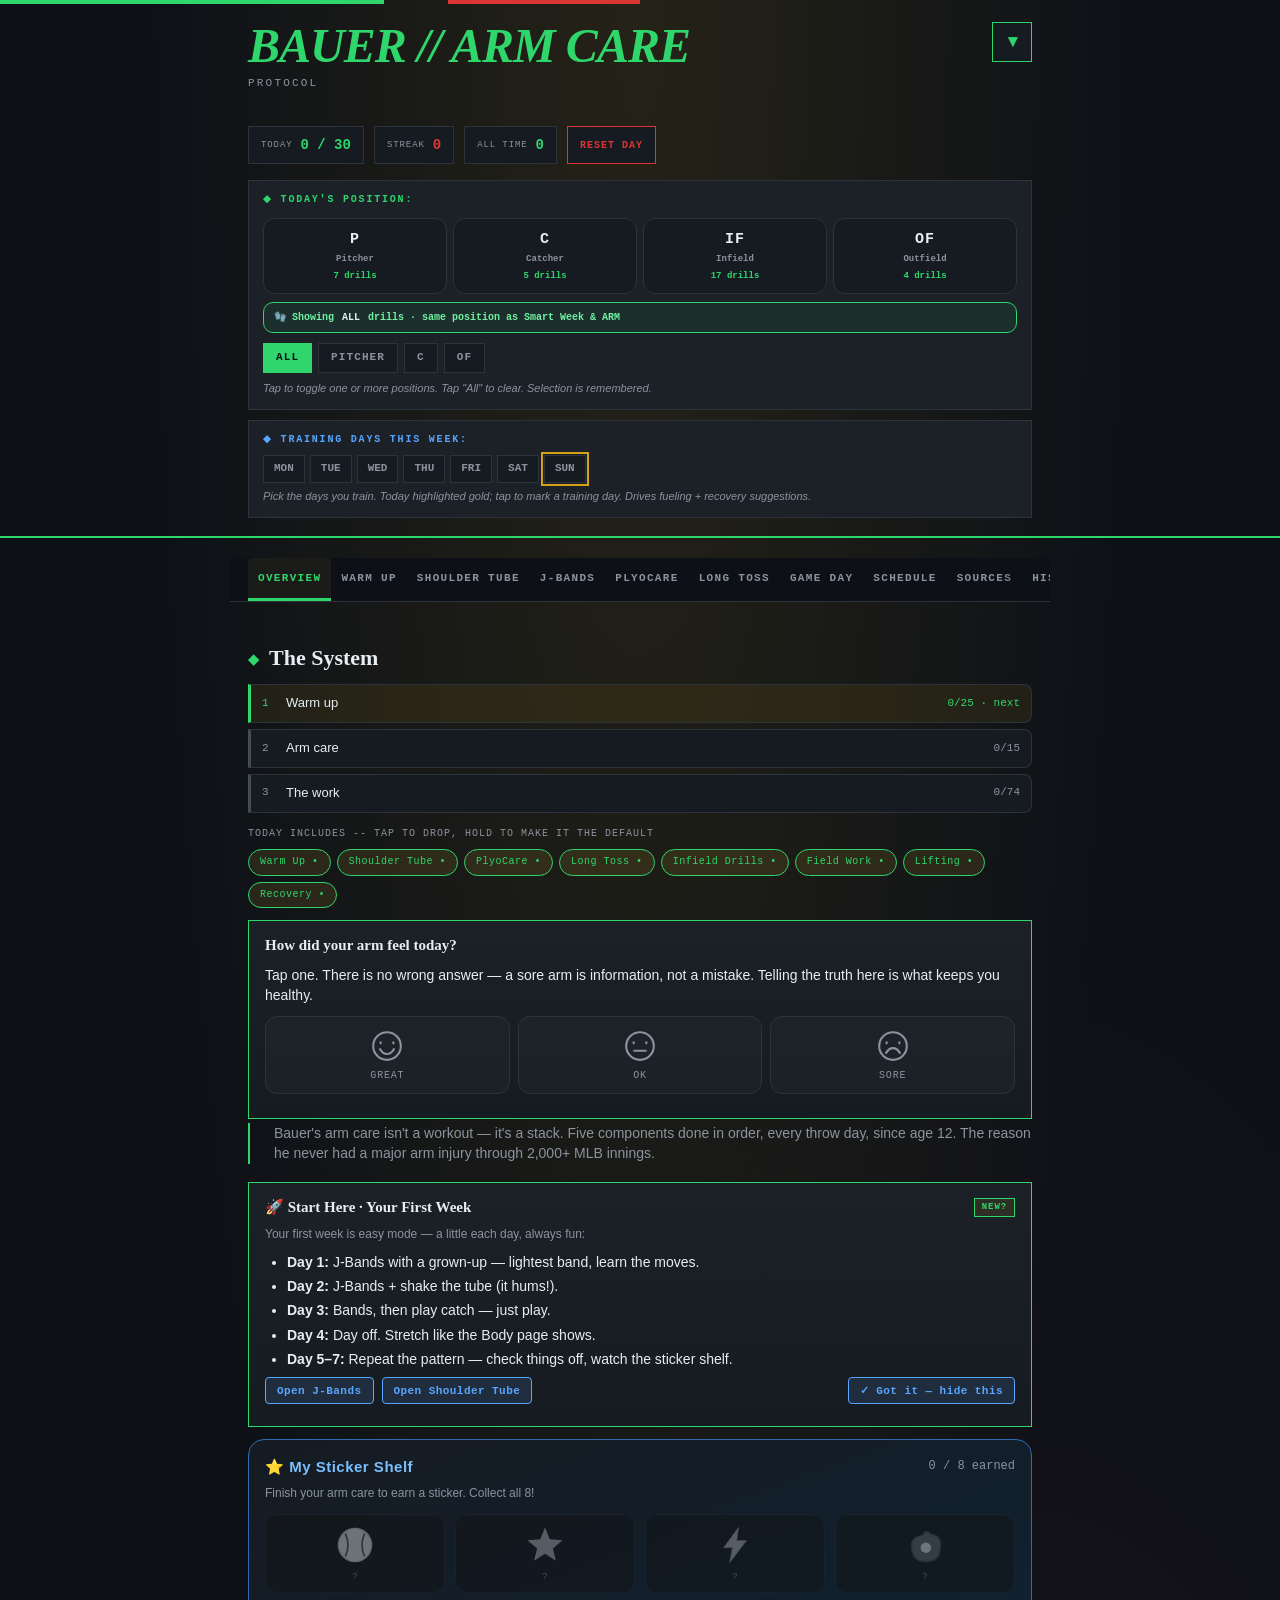
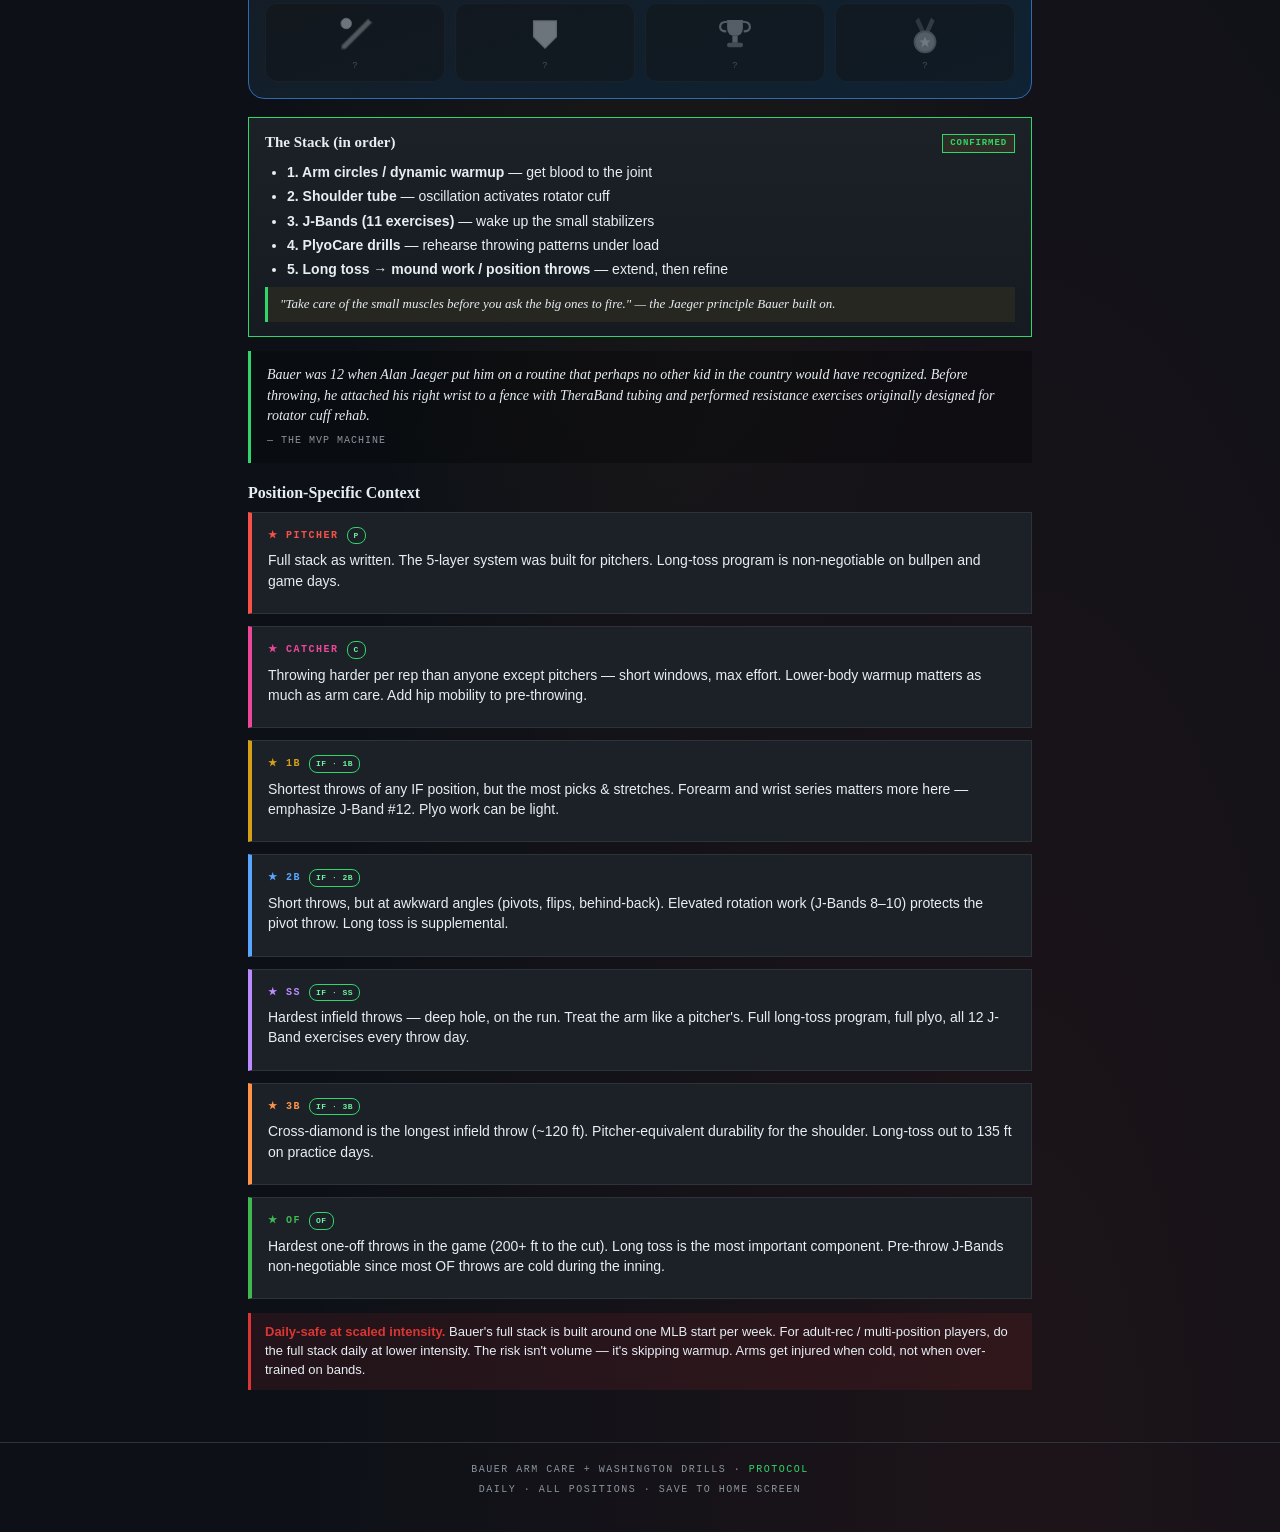
==== arm.html @ d17b2dbf "ARM UX unit 4: Practice retro-log shell (BP warm-up/live, PFPs at C/1B/2B, retroactive date); pitch " ====
<!DOCTYPE html>
<html lang="en">
<head>
<meta charset="UTF-8" />
<meta name="viewport" content="width=device-width, initial-scale=1.0, viewport-fit=cover" />
<script>/* §4.3 — read tier from host's shared localStorage key (synchronous, zero-flash) */
(function(){
  var tier = null; try { tier = localStorage.getItem('battery-boot-tier'); } catch (e) {}   // unreadable => null => youth (fail-closed)
  window.BATTERY_TIER = (tier === 'adult') ? 'adult' : 'youth';   // §4.3 FAIL-CLOSED: only an explicit 'adult' is adult; missing/unknown => youth
  /* PRE-PAINT GATE (v262): the CSS youth gates used to key ONLY on body.youth, which gatePlyoYouth sets at DOMContentLoaded -- AFTER first paint, and the very first switchTab() runs before
     gatePlyoYouth even exists, so a youth got frames with .plyo-heavy / .youth-hide content RENDERED (shown by default, hidden only under body.youth). <html> exists now; tag it from the
     already-fail-closed tier so the gates are active from the first frame. gatePlyoYouth() keeps it in sync with the host afterwards. */
  try { if (window.BATTERY_TIER !== 'adult') document.documentElement.classList.add('youth'); } catch (e) {}
})();
</script>
<title>Bauer Arm Care · Protocol</title>
<script>/* lib: design tokens (lib/tokens.css) + the clip player styles (lib/clip.css) + the BATTERY namespace (lib/battery.js) + (Step 3) the ARM section registry modules/arm/sections.js + (Step 4) the ARM step registry modules/arm/steps.js, loaded SYNCHRONOUSLY in the same write so they execute right after battery.js and before every parse-time consumer; all versioned by this document's own ?v=. Render-blocking, loaded before this document's own stylesheet. */
(function(){var v=((window.URLSearchParams&&new URLSearchParams(location.search).get('v'))||'0');document.write('<link rel="stylesheet" href="lib/tokens.css?v='+v+'"><link rel="stylesheet" href="lib/clip.css?v='+v+'"><script src="lib/battery.js?v='+v+'"><\/script><script src="lib/clip.js?v='+v+'"><\/script><script src="modules/arm/sections.js?v='+v+'"><\/script><script src="modules/arm/steps.js?v='+v+'"><\/script>');})();</script>
<style>
  /* SHARED design tokens + the body.youth gold->green re-skin: lib/tokens.css (ONE canonical copy). Only ARM-only tokens are declared here. */
  :root {
    /* position accents */
    --p-pitcher: #f85149;
    --p-1b:      #d4a017;
    --p-2b:      #58a6ff;
    --p-ss:      #bc8cff;
    --p-3b:      #ff9347;
    --p-of:      #3fb950;
    --p-c:       #ec4899;

    /* Washington Drills accent */
    --wash:    #ff6b35;
    --wash-dim: rgba(255,107,53,0.15);
  }

  * { box-sizing: border-box; margin: 0; padding: 0; }
  html, body {
    background: var(--ink);
    color: var(--bone);
    font-family: 'Helvetica Neue', sans-serif;
    line-height: 1.45;
    -webkit-text-size-adjust: 100%;
    overflow-x: hidden;
    overscroll-behavior: none;   /* root must not rubber-band: WebKit drags position:fixed children (log drawer) with the bounce */
  }
  body {
    background:
      radial-gradient(ellipse at top, rgba(212,160,23,0.12) 0%, transparent 55%),
      radial-gradient(ellipse at 80% 100%, rgba(218,54,51,0.08) 0%, transparent 50%),
      var(--ink);
    min-height: 100vh;
    padding-bottom: 14px;
  }
  .wrap { max-width: 820px; margin: 0 auto; padding: 0 18px; }

  /* HEADER */
  header {
    padding: 22px 18px 18px;
    border-bottom: 2px solid var(--gold);
    position: relative;
  }
  header::before {
    content: '';
    position: absolute;
    top: 0; left: 0; right: 0;
    height: 4px;
    background: linear-gradient(90deg, var(--gold) 0%, var(--gold) 30%, transparent 30%, transparent 35%, var(--blood) 35%, var(--blood) 50%, transparent 50%);
  }

  /* TITLE ROW WITH TOGGLE */
  .title-row {
    display: flex;
    justify-content: space-between;
    align-items: flex-start;
    gap: 12px;
    margin-bottom: 8px;
  }
  .title-left { flex: 1; min-width: 0; }
  .collapse-toggle {
    background: var(--steel);
    border: 1.5px solid var(--gold);
    color: var(--gold);
    width: 40px; height: 40px;
    cursor: pointer;
    font-family: 'Courier New', monospace;
    font-size: 14px;
    font-weight: 700;
    display: flex;
    align-items: center;
    justify-content: center;
    flex-shrink: 0;
    transition: all 0.15s;
    padding: 0;
  }
  .collapse-toggle:hover {
    background: var(--gold);
    color: var(--ink);
  }
  .toggle-icon {
    display: inline-block;
    transition: transform 0.25s ease;
    font-size: 18px;
    line-height: 1;
  }
  body.controls-collapsed .toggle-icon { transform: rotate(-90deg); }

  /* CONTROLS WRAPPER (collapsible) */
  .controls {
    overflow: hidden;
    max-height: 1000px;
    transition: max-height 0.3s ease, opacity 0.2s ease, margin-top 0.2s ease;
    opacity: 1;
    margin-top: 0;
  }
  body.controls-collapsed .controls {
    max-height: 0;
    opacity: 0;
    margin-top: 0;
  }

  /* SUMMARY BAR; shown when controls collapsed */
  .summary-bar {
    display: none;
    gap: 8px;
    flex-wrap: wrap;
    margin-top: 10px;
  }
  body.controls-collapsed .summary-bar { display: flex; }
  .summary-pill {
    background: var(--steel);
    border: 1px solid var(--line);
    padding: 5px 10px;
    display: flex;
    align-items: center;
    gap: 6px;
    font-family: 'Courier New', monospace;
    font-size: 10px;
  }
  .summary-label {
    color: var(--dim);
    letter-spacing: 0.1em;
    text-transform: uppercase;
    font-size: 9px;
  }
  .summary-val {
    color: var(--gold);
    font-weight: 700;
    font-size: 11px;
    text-transform: uppercase;
    letter-spacing: 0.05em;
  }
  .summary-val.streak { color: var(--blood); }
  h1.stencil {
    font-family: 'Georgia', serif;
    font-size: clamp(32px, 7vw, 48px);
    font-weight: 900;
    letter-spacing: -0.02em;
    line-height: 1.0;
    color: var(--bone);
    margin-bottom: 6px;
    text-transform: uppercase;
  }
  h1.stencil span { color: var(--gold); font-style: italic; }
  .sub {
    font-family: 'Courier New', monospace;
    font-size: 11px;
    letter-spacing: 0.2em;
    color: var(--dim);
    text-transform: uppercase;
    margin-bottom: 12px;
  }

  /* SESSION COUNTER */
  .counter {
    display: flex;
    gap: 10px;
    margin-top: 14px;
    flex-wrap: wrap;
  }
  .counter-pill {
    background: var(--steel);
    border: 1px solid var(--line);
    padding: 8px 12px;
    display: flex;
    align-items: center;
    gap: 8px;
    font-family: 'Courier New', monospace;
    font-size: 11px;
  }
  .counter-pill .label {
    color: var(--dim);
    letter-spacing: 0.1em;
    text-transform: uppercase;
    font-size: 9px;
  }
  .counter-pill .val {
    color: var(--gold);
    font-weight: 700;
    font-size: 14px;
  }
  .counter-pill .val.streak { color: var(--blood); }

  /* POSITION FILTER */
  .position-filter {
    background: var(--steel-2);
    border: 1px solid var(--line);
    padding: 12px 14px;
    margin: 16px 0 0;
  }
  .position-filter-label {
    font-family: 'Courier New', monospace;
    font-size: 10px;
    letter-spacing: 0.18em;
    color: var(--gold);
    text-transform: uppercase;
    margin-bottom: 10px;
    font-weight: 700;
  }
  .position-chips {
    display: flex;
    gap: 6px;
    flex-wrap: wrap;
  }
  /* ===== POSITION-GROUP RAIL (#4 Drills IF/P/C — D spec, owner-approved) =====
     Four big cards P · C · IF · OF ABOVE the per-position chips. A grouping over the
     SAME persisted arm-care-pos state (an adapter over setPos — no second store;
     Smart Week reads the same key). IF expands the 1B/2B/SS/3B chips; P/C/OF map 1:1.
     Gold when all members are on, dashed-gold when only some are (e.g. SS alone). */
  .pgroups { display: grid; grid-template-columns: repeat(4, 1fr); gap: 6px; margin-bottom: 8px; }
  .pg { border: 1px solid var(--line); border-radius: 12px; background: var(--steel); padding: 10px 6px;
    text-align: center; cursor: pointer; min-height: 64px; user-select: none; -webkit-user-select: none;
    transition: border-color .15s, background .15s; }
  .pg .k { font-family: 'Courier New', monospace; font-weight: 800; font-size: 15px; letter-spacing: 1px; color: var(--bone); }
  .pg .n { font-family: 'Courier New', monospace; font-weight: 600; font-size: 9px; color: var(--dim); margin-top: 3px; }
  .pg .c { font-family: 'Courier New', monospace; font-weight: 700; font-size: 9px; color: var(--gold); margin-top: 3px; }
  .pg.on { border-color: var(--gold); box-shadow: inset 0 0 0 1px var(--gold); background: #1a1a12; }
  .pg.on .k { color: var(--gold-bright, #f0b832); }
  .pg.part { border-style: dashed; }
  /* IF sub-row: the existing 1B/2B/SS/3B chips keep their DOM + state; they're only
     SHOWN while the IF group has a member on (tap IF to expand). All/P/C/OF always show. */
  .position-chips.if-closed .chip[data-pos="1b"], .position-chips.if-closed .chip[data-pos="2b"],
  .position-chips.if-closed .chip[data-pos="ss"], .position-chips.if-closed .chip[data-pos="3b"] { display: none; }
  .pos-callout { display: flex; align-items: center; gap: 8px; border: 1px solid var(--gold); border-radius: 10px;
    padding: 8px 10px; background: color-mix(in srgb, var(--gold) 8%, transparent); font-family: 'Courier New', monospace; font-weight: 600;
    font-size: 10px; color: var(--gold-bright, #f0b832); margin: 0 0 10px; line-height: 1.35; }
  .pos-callout b { color: var(--bone); }
  /* Per-card position tag (injected once at boot): gold when the card matches the filter. */
  .ptag { display: inline-block; font-family: 'Courier New', monospace; font-weight: 700; font-size: 8px; letter-spacing: .5px;
    padding: 2px 6px; border-radius: 8px; border: 1px solid var(--line-bright); color: var(--dim); margin-left: 8px; vertical-align: middle; }
  .pos-card.active .ptag { border-color: var(--gold); color: var(--gold-bright, #f0b832); }
  .chip {
    background: var(--steel);
    border: 1.5px solid var(--line);
    color: var(--dim);
    padding: 6px 12px;
    font-family: 'Courier New', monospace;
    font-size: 11px;
    letter-spacing: 0.1em;
    text-transform: uppercase;
    cursor: pointer;
    font-weight: 700;
    transition: all 0.15s;
    user-select: none;
  }
  .chip:hover { color: var(--bone); border-color: var(--line-bright); }
  .chip.active {
    background: var(--gold);
    border-color: var(--gold);
    color: var(--ink);
  }
  .chip[data-pos="pitcher"].active { background: var(--p-pitcher); border-color: var(--p-pitcher); color: var(--ink); }
  .chip[data-pos="1b"].active      { background: var(--p-1b);      border-color: var(--p-1b);      color: var(--ink); }
  .chip[data-pos="2b"].active      { background: var(--p-2b);      border-color: var(--p-2b);      color: var(--ink); }
  .chip[data-pos="ss"].active      { background: var(--p-ss);      border-color: var(--p-ss);      color: var(--ink); }
  .chip[data-pos="3b"].active      { background: var(--p-3b);      border-color: var(--p-3b);      color: var(--ink); }
  .chip[data-pos="of"].active      { background: var(--p-of);      border-color: var(--p-of);      color: var(--ink); }
  .chip[data-pos="c"].active       { background: var(--p-c);       border-color: var(--p-c);       color: var(--ink); }

  .position-help {
    margin-top: 8px;
    font-size: 11px;
    color: var(--dim);
    font-style: italic;
  }

  /* BONUS DAYS */
  .bonus-bar {
    background: var(--steel-2);
    border: 1px solid var(--line);
    padding: 12px 14px;
    margin: 10px 0 0;
  }
  .bonus-label {
    font-family: 'Courier New', monospace;
    font-size: 10px;
    letter-spacing: 0.18em;
    color: var(--blue);
    text-transform: uppercase;
    margin-bottom: 8px;
    font-weight: 700;
  }
  .bonus-chips {
    display: flex;
    gap: 5px;
    flex-wrap: wrap;
  }
  .bonus-chip {
    background: var(--steel);
    border: 1.5px solid var(--line);
    color: var(--dim);
    padding: 5px 10px;
    font-family: 'Courier New', monospace;
    font-size: 11px;
    cursor: pointer;
    font-weight: 700;
    transition: all 0.15s;
    min-width: 32px;
    text-align: center;
  }
  .bonus-chip:hover { color: var(--bone); }
  .bonus-chip.active {
    background: var(--blue);
    border-color: var(--blue);
    color: var(--ink);
  }
  .bonus-help {
    margin-top: 6px;
    font-size: 11px;
    color: var(--dim);
    font-style: italic;
  }

  /* TABS */
  .tabs {
    display: flex;
    overflow-x: auto;
    gap: 0;
    position: sticky;
    top: 0;
    z-index: 10;
    background: var(--ink);
    border-bottom: 1px solid var(--line);
    margin: 20px -18px 0;
    padding: 0 18px;
    -webkit-overflow-scrolling: touch;
  }
  .tabs::-webkit-scrollbar { display: none; }
  .tabs::after {
    content:'';position:sticky;right:0;flex-shrink:0;width:28px;
    background:linear-gradient(to right,transparent,var(--ink));pointer-events:none;
  }
  .tab {
    flex-shrink: 0;
    background: transparent;
    border: none;
    color: var(--dim);
    padding: 14px 10px;
    font-family: 'Courier New', monospace;
    font-size: 11px;
    letter-spacing: 0.12em;
    text-transform: uppercase;
    cursor: pointer;
    border-bottom: 3px solid transparent;
    border-radius: 4px 4px 0 0;
    font-weight: 700;
    white-space: nowrap;
  }
  .tab:hover { color: var(--bone); }
  .tab.active {
    color: var(--gold);
    border-bottom-color: var(--gold);
    background: rgba(255,200,50,0.06);
  }

  /* ARM UX 2A — SECTION DRAWER NAV. ARM_DRAWER_NAV (JS const) hides the tab strip and shows the docked section header ONLY when the host
     provides parent.openSectionDrawer(); otherwise body.drawer-nav is never set and the old strip is untouched (one-token rollback). The .tab
     buttons stay in the DOM — the drawer and switchTab read them. */
  /* html/body carry overflow-x:hidden, which makes body a (non-scrolling) scroll container and silently breaks position:sticky for EVERYTHING
     inside — the old tab strip never actually pinned either. In drawer mode use overflow-x:clip (no scroll container) so the dock really pins.
     Older engines without clip ignore this line and keep the old behaviour (dock simply scrolls). */
  html.drawer-nav, body.drawer-nav { overflow-x: clip; }
  body.drawer-nav .tabs { display: none; }
  #sec-dock { display: none; }
  body.drawer-nav #sec-dock {
    display: flex; align-items: center; gap: 10px; width: calc(100% + 36px); margin: 20px -18px 0; padding: 6px 18px; min-height: 48px;
    position: sticky; top: 0; z-index: 10; background: var(--ink); border: 0; border-bottom: 1px solid var(--line);
    color: var(--bone); font-family: 'Courier New', monospace; text-align: left; cursor: pointer; -webkit-tap-highlight-color: transparent;
  }
  #sec-dock .sd-tile { flex: none; width: 28px; height: 28px; border-radius: 8px; background-size: cover; background-position: center; background-color: var(--line); }
  #sec-dock .sd-tile.noimg { display: none; }
  #sec-dock .sd-title { flex: 1; font-size: 12px; font-weight: 700; letter-spacing: .12em; text-transform: uppercase; color: var(--gold); opacity: 0; transition: opacity .15s; white-space: nowrap; overflow: hidden; text-overflow: ellipsis; }
  #sec-dock.t-on .sd-title { opacity: 1; }
  #sec-dock .sd-chev { flex: none; color: var(--dim); font-size: 16px; line-height: 1; }
  #sec-dock:active { background: rgba(255,200,50,0.06); }
  .page.settle { animation: sd-settle .15s ease-out; }
  @keyframes sd-settle { from { opacity: .55; } to { opacity: 1; } }
  @media (prefers-reduced-motion: reduce) { #sec-dock .sd-title { transition: none; } .page.settle { animation: none; } }

  /* PAGE — each tab is its own scrollable page */
  .page {
    display: none;
    padding: 24px 0 8px;
  }
  .page.active { display: block; }

  /* ===== FLOW — the arm-care sequence as ONE continuous page =====
     Sections keep their own .page wrappers. That is load-bearing, not cosmetic:
     every completion predicate in this iframe resolves group / optional / lift
     through .closest('.page'), and tabGroup() falls back to 'arm' on an empty id,
     so flattening the wrappers would silently reclassify every step into the arm
     stream and corrupt the readiness ring with no error and no failing test.
     Flow therefore only UN-HIDES the sections together; it never restructures. */
  .flow-on .page.flow { display: block; }
  .flow-on .page.flow + .page.flow {
    border-top: 1px solid var(--line);
    margin-top: 12px;
  }
  .flow-step {
    display: inline-flex; align-items: center; justify-content: center;
    min-width: 24px; height: 24px; padding: 0 7px; margin-right: 9px;
    border-radius: 12px; background: var(--gold); color: var(--ink);
    font-family: 'SF Mono', ui-monospace, Menlo, monospace;
    font-size: 12px; font-weight: 800; vertical-align: middle;
  }
  .flow-jump {
    display: flex; align-items: center; gap: 9px;
    margin: 18px 0 2px; padding-top: 14px;
    border-top: 1px dashed var(--line);
  }
  .flow-jump button {
    flex: 1; padding: 11px 12px; border-radius: 11px;
    background: var(--steel); border: 1px solid var(--gold);
    color: var(--gold-bright); cursor: pointer;
    font-family: 'SF Mono', ui-monospace, Menlo, monospace;
    font-size: 12px; letter-spacing: 1px; font-weight: 700;
  }
  .flow-jump button:active { background: var(--steel-2); }
  .flow-jump button.flow-end { border-color: var(--green); color: var(--green); }

  /* History day cards: EDIT is a separate explicit control so that tapping a day to
     LOOK at it never opens an editor. */
  .hist-edit {
    margin-top: 10px; width: 100%; padding: 9px 12px; border-radius: 9px;
    background: transparent; border: 1px solid var(--line-bright);
    color: var(--dim); cursor: pointer;
    font-family: 'SF Mono', ui-monospace, Menlo, monospace;
    font-size: 11px; letter-spacing: 1.5px; font-weight: 700;
  }
  .hist-edit:active { background: var(--steel-2); color: var(--gold-bright); border-color: var(--gold); }

  /* ----- Washington: one block header + its angle checkboxes ----- */
  .wash-block {
    list-style: none; margin: 14px 0 0; padding: 13px 14px 12px;
    background: var(--steel); border: 1px solid var(--line-bright);
    border-radius: 12px 12px 0 0; border-bottom: 0;
  }
  .wb-head { display: flex; flex-wrap: wrap; align-items: baseline; gap: 4px 10px; }
  .wb-name {
    font-family: 'Georgia', serif; font-size: 17px; font-weight: 900; color: var(--bone);
  }
  .wb-target {
    font-family: 'SF Mono', ui-monospace, Menlo, monospace;
    font-size: 11px; letter-spacing: 1px; color: var(--gold);
  }
  .wb-lede { font-size: 13px; color: var(--bone); margin-top: 7px; }
  .wb-note {
    font-size: 11px; color: var(--dim); margin-top: 7px;
    padding-left: 9px; border-left: 2px solid var(--line-bright);
  }
  /* The angles read as ROWS of the block above, not as separate cards. The block
     header sets border-bottom:0 expecting them to butt against it, so the usual
     inter-step margin has to go or the header renders as a box with a missing edge
     floating above a gap -- which reads as a rendering bug rather than a grouping. */
  .step.wash-angle {
    margin: 0; border-radius: 0; border-top-width: 0;
  }
  .step.wash-angle:first-of-type { border-top-width: 1px; border-top-color: var(--line-bright); }
  .step.wash-angle:last-of-type { border-radius: 0 0 12px 12px; margin-bottom: 10px; }

  /* Phase labels for the Washington core progression. */
  .wash-phase {
    list-style: none; display: flex; align-items: center; gap: 9px;
    margin: 20px 0 8px; padding-bottom: 6px;
    border-bottom: 1px solid var(--line);
    font-family: 'SF Mono', ui-monospace, Menlo, monospace;
    font-size: 11px; letter-spacing: 1.6px; text-transform: uppercase;
    color: var(--dim); font-weight: 700;
  }
  .wash-phase:first-of-type { margin-top: 6px; }
  .wp-n {
    flex: 0 0 auto; width: 19px; height: 19px; border-radius: 50%;
    background: var(--gold); color: var(--ink);
    display: inline-flex; align-items: center; justify-content: center;
    font-size: 11px; font-weight: 800; letter-spacing: 0;
  }

  /* ----- free-form lifting log ----- */
  .lift-form { display: flex; flex-wrap: wrap; gap: 7px; margin-top: 14px; }
  .lift-form select {
    flex: 1 1 100%; min-width: 0; padding: 10px; border-radius: 10px;
    background: var(--ink); color: var(--bone); border: 1px solid var(--line); font-size: 13px;
  }
  .lift-form input {
    flex: 1 1 0; min-width: 62px; padding: 10px; border-radius: 10px; text-align: center;
    background: var(--ink); color: var(--bone); border: 1px solid var(--line);
    font-family: 'SF Mono', ui-monospace, Menlo, monospace; font-size: 14px;
  }
  .lift-add {
    flex: 0 0 auto; padding: 10px 16px; border-radius: 10px;
    background: var(--steel-2); border: 1px solid var(--gold); color: var(--gold-bright);
    font-family: 'SF Mono', ui-monospace, Menlo, monospace;
    font-size: 12px; letter-spacing: 1px; font-weight: 700; cursor: pointer;
  }
  .lift-add:active { background: var(--gold); color: var(--ink); }
  .lift-set {
    display: inline-block; padding: 5px 9px; border-radius: 8px;
    background: var(--steel-2); border: 1px solid var(--line-bright); color: var(--bone);
    font-family: 'SF Mono', ui-monospace, Menlo, monospace; font-size: 12px; cursor: pointer;
  }
  .lift-set:active { border-color: var(--blood); color: var(--blood); }
  .lift-x {
    width: 28px; height: 28px; border-radius: 8px; background: transparent;
    border: 1px solid var(--blood); color: var(--blood);
    font-size: 16px; line-height: 1; cursor: pointer;
  }

  .page h2 {
    font-family: 'Georgia', serif;
    font-size: 22px;
    font-weight: 900;
    margin-bottom: 6px;
    color: var(--bone);
  }
  .page h2::before {
    content: '◆';
    color: var(--gold);
    margin-right: 10px;
    font-size: 14px;
    vertical-align: middle;
  }
  h3 {
    font-family: 'Georgia', serif;
    font-size: 16px;
    color: var(--bone);
    margin: 18px 0 8px;
  }
  .lede {
    font-size: 14px;
    color: var(--dim);
    margin-bottom: 18px;
    padding-left: 24px;
    border-left: 2px solid var(--gold);
  }
  p { font-size: 14px; margin-bottom: 8px; }
  ul, ol { padding-left: 22px; font-size: 14px; }
  li { margin-bottom: 4px; }
  b, strong { color: var(--bone); }
  a { color: var(--gold); }

  /* CARDS */
  .card {
    background: linear-gradient(180deg, var(--steel-2) 0%, var(--steel) 100%);
    border: 1px solid var(--line);
    padding: 14px 16px;
    margin-bottom: 12px;
  }
  .card.gold { border-color: var(--gold); }
  .card.blood { border-color: var(--blood); }
  .card.blue { border-color: var(--blue); }
  .card.wash {
    border-color: var(--wash);
    background: linear-gradient(180deg, rgba(255,107,53,0.08) 0%, var(--steel) 100%);
  }
  .badge.wash {
    color: var(--wash);
    border-color: var(--wash);
    background: rgba(255,107,53,0.1);
  }
  .card-head {
    display: flex;
    justify-content: space-between;
    align-items: center;
    gap: 10px;
    margin-bottom: 8px;
  }
  .card-title {
    font-family: 'Georgia', serif;
    font-weight: 700;
    font-size: 15px;
    color: var(--bone);
  }
  .badge {
    font-family: 'Courier New', monospace;
    font-size: 9px;
    letter-spacing: 0.1em;
    padding: 2px 7px;
    text-transform: uppercase;
    font-weight: 700;
    border: 1px solid;
  }
  .badge.gold { color: var(--gold); border-color: var(--gold); background: rgba(212,160,23,0.1); }
  .badge.green { color: var(--green); border-color: var(--green); background: rgba(63,185,80,0.1); }
  .badge.blood { color: var(--blood); border-color: var(--blood); background: rgba(218,54,51,0.1); }
  .badge.blue { color: var(--blue); border-color: var(--blue); background: rgba(88,166,255,0.1); }

  .cue {
    background: rgba(212,160,23,0.08);
    border-left: 3px solid var(--gold);
    padding: 8px 12px;
    font-style: italic;
    font-family: 'Georgia', serif;
    color: var(--bone);
    font-size: 13px;
    margin-top: 8px;
  }

  .quote {
    font-family: 'Georgia', serif;
    font-style: italic;
    color: var(--bone);
    padding: 14px 16px;
    background: rgba(0,0,0,0.3);
    border-left: 3px solid var(--gold);
    margin: 14px 0;
    font-size: 14px;
  }
  .quote .src {
    display: block;
    margin-top: 8px;
    font-family: 'Courier New', monospace;
    font-size: 10px;
    color: var(--dim);
    text-transform: uppercase;
    letter-spacing: 0.1em;
    font-style: normal;
  }

  /* STEP / EXERCISE CHECKLIST — expand + checkbox */
  .steplist { list-style: none; padding: 0; }
  .step {
    background: var(--steel);
    border: 1px solid var(--line);
    margin: 6px 0;
    position: relative;
    overflow: hidden;
    transition: border-color 0.15s;
  }
  .step:hover { border-color: var(--line-bright); }
  .step.done {
    border-color: var(--green);
    background: rgba(63,185,80,0.08);
  }
  .step-row {
    display: grid;
    grid-template-columns: 44px 1fr auto;
    align-items: center;
    padding: 12px 12px;
    gap: 10px;
    min-height: 48px;
  }
  .check {
    width: 26px; height: 26px;
    border: 2px solid var(--gold);
    border-radius: 2px;
    display: flex;
    align-items: center;
    justify-content: center;
    cursor: pointer;
    flex-shrink: 0;
    transition: all 0.15s;
  }
  .check:hover { background: rgba(212,160,23,0.15); }
  .step.done .check {
    background: var(--green);
    border-color: var(--green);
  }
  .step.done .check::after {
    content: '✓';
    color: var(--ink);
    font-weight: 700;
    font-size: 16px;
  }
  .step-text { cursor: pointer; min-width: 0; }
  .step-name {
    font-family: 'Georgia', serif;
    font-weight: 700;
    color: var(--bone);
    font-size: 14px;
    line-height: 1.2;
  }
  .step.done .step-name {
    color: var(--dim);
    text-decoration: line-through;
  }
  .step-target {
    font-family: 'Courier New', monospace;
    font-size: 10px;
    letter-spacing: 0.08em;
    color: #f0b832;
    text-transform: uppercase;
    margin-top: 4px;
    background: rgba(212,160,23,.08);
    padding: 2px 6px;
    border-radius: 4px;
    display: inline-block;
  }
  .step-reps {
    font-family: 'Courier New', monospace;
    font-size: 10px;
    color: var(--blood);
    background: var(--blood-dim);
    padding: 4px 8px;
    border: 1px solid rgba(218,54,51,0.3);
    font-weight: 700;
    letter-spacing: 0.05em;
    text-transform: uppercase;
    flex-shrink: 0;
    /* 1.0 (Lane D): cap + wrap the badge so a long string (e.g. 10R+10L 2000g/4lb RPE 3)
       can't grow the auto column and starve the 1fr text column, one-word-per-line target wrap. */
    white-space: normal;
    max-width: 100px;
    text-align: center;
    line-height: 1.3;
  }
  /* 6.1.1: optional-extras divider + enable/disable toggle */
  .step-divider {
    display: flex;
    align-items: center;
    justify-content: space-between;
    gap: 8px;
    margin: 16px 0 6px;
    padding: 8px 10px;
    border: 1px dashed rgba(212,160,23,0.35);
    background: rgba(212,160,23,0.05);
    list-style: none;
  }
  .step-divider span {
    font-family: 'Courier New', monospace;
    font-size: 10px;
    letter-spacing: 0.08em;
    color: var(--gold);
    text-transform: uppercase;
  }
  #jx-toggle {
    background: var(--gold);
    border: 1px solid var(--gold);
    color: #0d1117;
    font-family: 'Courier New', monospace;
    font-weight: 700;
    font-size: 10px;
    letter-spacing: 0.06em;
    padding: 4px 14px;
    border-radius: 999px;
    cursor: pointer;
    flex-shrink: 0;
  }
  #jx-toggle.off {
    background: transparent;
    border-color: var(--dim);
    color: var(--dim);
  }
  /* extras disabled: present but grayed, not expandable/checkable */
  #page-jbands.jx-off .step.opt {
    opacity: 0.35;
    pointer-events: none;
    filter: grayscale(60%);
  }
  #page-jbands.jx-off .step.opt .step-detail { max-height: 0 !important; }
  /* 3.0: whole-block ON/OFF switches */
  .set-toggle {
    display: flex; align-items: center; gap: 10px;
    margin: -4px 0 16px; padding: 8px 12px;
    border: 1px solid var(--line); border-radius: 10px;
    background: rgba(255,255,255,0.02);
  }
  .set-toggle .st-lab {
    font-family: 'Courier New', monospace; font-size: 10px;
    letter-spacing: 0.08em; text-transform: uppercase; color: var(--dim);
    flex: 1; line-height: 1.5;
  }
  .set-toggle button {
    background: var(--gold); border: 1px solid var(--gold); color: #0d1117;
    font-family: 'Courier New', monospace; font-weight: 700; font-size: 10px;
    letter-spacing: 0.06em; padding: 4px 14px; border-radius: 999px;
    cursor: pointer; flex-shrink: 0; touch-action: manipulation;
    -webkit-user-select: none; user-select: none;
  }
  .set-toggle button.off { background: transparent; border-color: var(--dim); color: var(--dim); }
  /* 4.0: muscle-group / sub-group headers inside Lifting */
  #page-lifting .mg-hidden { display: none !important; }
  .lift-mg {
    list-style: none; margin: 20px 0 4px; padding: 6px 0 5px;
    border-bottom: 1px solid var(--gold);
    font-family: 'Courier New', monospace; font-size: 12px; font-weight: 700;
    letter-spacing: 0.14em; text-transform: uppercase; color: var(--gold);
    display: flex; align-items: baseline; gap: 8px;
  }
  .lift-mg .mg-n {
    font-size: 10px; font-weight: 400; letter-spacing: 0.06em;
    color: var(--dim); text-transform: none; margin-left: auto;
  }
  .lift-sub {
    list-style: none; margin: 12px 0 2px; padding: 0;
    font-family: 'Courier New', monospace; font-size: 10px;
    letter-spacing: 0.09em; text-transform: uppercase; color: var(--dim);
  }
  .page.set-off .steplist { opacity: 0.32; pointer-events: none; filter: grayscale(65%); }
  .page.set-off .steplist .step-detail { max-height: 0 !important; }
  /* overview: one row to shape the day before it starts */
  #today-blocks { margin: 14px 0 4px; }
  #today-blocks .tb-head {
    font-family: 'Courier New', monospace; font-size: 10px; letter-spacing: 0.1em;
    text-transform: uppercase; color: var(--dim); margin-bottom: 8px;
  }
  #today-blocks .tb-wrap { display: flex; flex-wrap: wrap; gap: 6px; }
  .blk-chip {
    background: rgba(212,175,55,0.12); border: 1px solid var(--gold); color: var(--gold);
    font-family: 'Courier New', monospace; font-size: 10px; letter-spacing: 0.05em;
    padding: 5px 11px; border-radius: 999px; cursor: pointer;
    touch-action: manipulation; -webkit-user-select: none; user-select: none;
  }
  .blk-chip.off {
    background: transparent; border-color: var(--line); color: var(--dim);
    text-decoration: line-through;
  }
  .blk-chip.pinned::after { content: ' \2022'; }
  .step-detail {
    max-height: 0;
    overflow: hidden;
    transition: max-height 0.3s ease;
    padding: 0 12px 0 66px;
  }
  .step.open .step-detail {
    max-height: 600px;
    padding-bottom: 14px;
  }
  .step-detail p {
    font-size: 13px;
    color: var(--bone);
    margin-bottom: 6px;
  }
  .step-detail em {
    color: var(--gold);
    font-style: normal;
    font-family: 'Courier New', monospace;
    font-size: 10px;
    letter-spacing: 0.05em;
    text-transform: uppercase;
    display: block;
    margin-top: 4px;
  }

  .warn {
    background: rgba(218,54,51,0.1);
    border-left: 3px solid var(--blood);
    padding: 10px 14px;
    font-size: 13px;
    margin: 14px 0;
  }
  .warn strong { color: var(--blood); }

  .placeholder {
    background: rgba(88,166,255,0.06);
    border: 1px dashed var(--blue);
    padding: 14px 16px;
    margin: 12px 0;
    font-size: 13px;
    color: var(--dim);
  }
  .placeholder strong { color: var(--blue); }
  .placeholder .tag {
    display: inline-block;
    font-family: 'Courier New', monospace;
    font-size: 9px;
    letter-spacing: 0.1em;
    padding: 2px 7px;
    margin-right: 6px;
    border: 1px solid var(--blue);
    color: var(--blue);
    background: rgba(88,166,255,0.05);
    text-transform: uppercase;
  }

  /* POSITION-CONDITIONAL CONTENT */
  .pos-card {
    /* #4 IF/P/C (owner-approved D spec): non-matching position cards are DIMMED, not
       hidden — you can still see what the other positions do; matching ones pop. The
       .active toggle in applyPositionState() is unchanged; only this CSS softened. */
    display: block;
    opacity: .38;   /* instant (no transition): a paused/background tab never advances
                       an opacity transition, so a fade would read as "not dimmed" */
    background: var(--steel-2);
    border: 1px solid var(--line);
    padding: 14px 16px;
    margin-bottom: 12px;
    border-left-width: 4px;
  }
  .pos-card.active { opacity: 1; }
  .pos-card[data-pos="pitcher"] { border-left-color: var(--p-pitcher); }
  .pos-card[data-pos="1b"]      { border-left-color: var(--p-1b); }
  .pos-card[data-pos="2b"]      { border-left-color: var(--p-2b); }
  .pos-card[data-pos="ss"]      { border-left-color: var(--p-ss); }
  .pos-card[data-pos="3b"]      { border-left-color: var(--p-3b); }
  .pos-card[data-pos="of"]      { border-left-color: var(--p-of); }
  .pos-card[data-pos="c"]       { border-left-color: var(--p-c); }
  .pos-card-label {
    font-family: 'Courier New', monospace;
    font-size: 10px;
    letter-spacing: 0.15em;
    text-transform: uppercase;
    margin-bottom: 6px;
    font-weight: 700;
  }
  .pos-card[data-pos="pitcher"] .pos-card-label { color: var(--p-pitcher); }
  .pos-card[data-pos="1b"]      .pos-card-label { color: var(--p-1b); }
  .pos-card[data-pos="2b"]      .pos-card-label { color: var(--p-2b); }
  .pos-card[data-pos="ss"]      .pos-card-label { color: var(--p-ss); }
  .pos-card[data-pos="3b"]      .pos-card-label { color: var(--p-3b); }
  .pos-card[data-pos="of"]      .pos-card-label { color: var(--p-of); }
  .pos-card[data-pos="c"]       .pos-card-label { color: var(--p-c); }

  /* BONUS-DAYS CONDITIONAL */
  .bonus-content { display: none; }
  body.bonus-1 .bonus-min-1, body.bonus-2 .bonus-min-1, body.bonus-3 .bonus-min-1,
  body.bonus-4 .bonus-min-1, body.bonus-5 .bonus-min-1, body.bonus-6 .bonus-min-1 {
    display: block;
  }
  body.bonus-2 .bonus-min-2, body.bonus-3 .bonus-min-2,
  body.bonus-4 .bonus-min-2, body.bonus-5 .bonus-min-2, body.bonus-6 .bonus-min-2 {
    display: block;
  }
  body.bonus-3 .bonus-min-3, body.bonus-4 .bonus-min-3,
  body.bonus-5 .bonus-min-3, body.bonus-6 .bonus-min-3 {
    display: block;
  }
  body.bonus-4 .bonus-4, body.bonus-5 .bonus-5, body.bonus-6 .bonus-6 {
    display: block;
  }

  .resource {
    display: block;
    padding: 12px 14px;
    background: var(--steel);
    border: 1px solid var(--line);
    color: var(--bone);
    text-decoration: none;
    margin-bottom: 8px;
  }
  .resource:hover { border-color: var(--gold); }
  .resource-source {
    font-family: 'Courier New', monospace;
    font-size: 10px;
    letter-spacing: 0.15em;
    color: var(--gold);
    text-transform: uppercase;
    margin-bottom: 4px;
  }
  .resource-title {
    font-family: 'Georgia', serif;
    font-weight: 700;
    font-size: 14px;
    margin-bottom: 3px;
  }
  .resource-url {
    font-family: 'Courier New', monospace;
    font-size: 10px;
    color: var(--dim);
    word-break: break-all;
    margin-top: 4px;
  }

  .reset-btn {
    background: var(--steel);
    border: 1px solid var(--blood);
    color: var(--blood);
    padding: 6px 12px;
    font-family: 'Courier New', monospace;
    font-size: 10px;
    letter-spacing: 0.1em;
    cursor: pointer;
    text-transform: uppercase;
    font-weight: 700;
  }
  .reset-btn:hover { background: var(--blood); color: var(--ink); }

  /* SUB-SECTION DIVIDER FOR EXTRAS PAGE */
  .subsection {
    margin-top: 24px;
    padding-top: 18px;
    border-top: 1px dashed var(--line);
  }
  .subsection:first-of-type { margin-top: 0; padding-top: 0; border-top: none; }
  .subsection-tag {
    font-family: 'Courier New', monospace;
    font-size: 10px;
    letter-spacing: 0.2em;
    color: var(--blood);
    text-transform: uppercase;
    font-weight: 700;
    margin-bottom: 6px;
  }

  footer {
    margin-top: 30px;
    padding: 20px 18px;
    border-top: 1px solid var(--line);
    text-align: center;
    font-family: 'Courier New', monospace;
    font-size: 10px;
    letter-spacing: 0.15em;
    color: var(--dim);
    text-transform: uppercase;
  }
  footer .v { color: var(--gold); }

  @media (max-width: 480px) {
    h1.stencil { font-size: 30px; }
    h1.stencil span { display: block; }   /* drop the sub-phrase to its own line, no mid-phrase wrap */
    .title-row { align-items: center; }    /* balance the toggle against the 2-line title */
    .tab { padding: 12px 8px; font-size: 10px; }
    .step-row { grid-template-columns: 38px 1fr auto; padding: 10px; }
    .check { width: 22px; height: 22px; }
    .step.done .check::after { font-size: 14px; }
    .step-reps { max-width: 82px; padding: 4px 6px; }   /* 1.0: tighter badge cap on phones */
  }

  /* PLYO demo-clip button (lives inside .step-detail body) */
  .clip-btn {
    display: inline-block;
    margin: 2px 0 8px;
    background: rgba(88,166,255,0.12);
    border: 1px solid var(--blue);
    color: var(--blue);
    font-family: 'Courier New', monospace;
    font-size: 11px;
    font-weight: 700;
    letter-spacing: 0.04em;
    padding: 6px 11px;
    border-radius: 4px;
    cursor: pointer;
  }
  .clip-btn:hover { background: rgba(88,166,255,0.22); }


  /* PLYO youth gate (§4.3): heavy plyo is training load — hidden for kids */
  .plyo-youth-only { display: none; }
  html.youth .plyo-youth-only, body.youth .plyo-youth-only { display: block; }
  html.youth .plyo-heavy, body.youth .plyo-heavy { display: none; }
  /* generic youth gates (4.3) — same mechanism, page-agnostic */
  /* Today's Sequence — the ordered spine. The owner asked for a better flow of
     warmups to arm-care to workout: the app had every piece but presented them
     as a flat shelf of tabs with no order, so the sequence lived only in his
     head. This renders the day AS an order. */
  .seq { margin: 10px 0 4px; }
  .seq-step { display:flex; align-items:center; gap:10px; padding:9px 11px; margin-bottom:6px;
    border:1px solid var(--line); border-left:3px solid var(--line-bright); border-radius:0 8px 8px 0;
    background:var(--steel); cursor:pointer; }
  .seq-step.done { border-left-color: var(--green); background: rgba(63,185,80,0.07); }
  .seq-step.now  { border-left-color: var(--gold); background: rgba(212,160,23,0.09); }
  .seq-n { font-family:'Courier New',monospace; font-size:11px; color:var(--dim); width:14px; flex:none; }
  .seq-step.done .seq-n { color: var(--green); }
  .seq-step.now .seq-n { color: var(--gold); }
  .seq-name { flex:1; font-size:13px; color:var(--bone); }
  .seq-meta { font-family:'Courier New',monospace; font-size:11px; color:var(--dim); }
  .seq-step.now .seq-meta { color: var(--gold); }
  /* Lift-split picker. The owner deliberately pairs OPPOSING groups
     (chest+bis, back+tris) rather than the conventional chest+tris: bench
     already taxes the triceps as a secondary mover, so the conventional pairing
     leaves the secondary too fatigued to train well on either lift. */
  .split-bar { display:flex; flex-wrap:wrap; gap:6px; margin:10px 0 4px; }
  .split-chip { padding:7px 12px; border:1px solid var(--line-bright); border-radius:999px;
    font-family:'Courier New',monospace; font-size:11px; letter-spacing:.5px; text-transform:uppercase;
    color:var(--dim); cursor:pointer; user-select:none; }
  .split-chip.on { border-color:var(--gold); color:var(--ink); background:var(--gold); font-weight:700; }
  .split-day { display:flex; flex-wrap:wrap; gap:6px; margin:6px 0 2px; }
  .split-note { font-size:11px; color:var(--dim); font-style:italic; margin:6px 0 2px; }
  .step.mg-hidden { display:none; }
  .step.track-hidden { display:none; }
  .youth-only { display: none; }
  /* design §6: arm-feel check (youth input) + parent trend (adult readout).
     Steel SVG faces, never emoji -- owner ruling 2026-07-03 item 7.0. */
  #feel-card { margin: 12px 0 4px; }
  .feel-row { display: flex; gap: 8px; margin-top: 10px; }
  .feel-btn {
    flex: 1; display: flex; flex-direction: column; align-items: center; gap: 6px;
    background: rgba(255,255,255,0.02); border: 1px solid var(--line);
    border-radius: 12px; padding: 12px 6px 10px; cursor: pointer;
    -webkit-user-select: none; user-select: none; touch-action: manipulation;
  }
  .feel-btn svg { width: 34px; height: 34px; display: block; }
  .feel-btn .fl {
    font-family: 'Courier New', monospace; font-size: 10px; letter-spacing: 0.08em;
    text-transform: uppercase; color: var(--dim);
  }
  .feel-btn .fs-ring  { stroke: var(--dim); }
  .feel-btn .fs-ink   { stroke: var(--dim); }
  .feel-btn.on { border-color: var(--gold); background: rgba(212,160,23,0.10); }
  .feel-btn.on .fl { color: var(--gold); }
  .feel-btn.on .fs-ring, .feel-btn.on .fs-ink { stroke: var(--gold); }
  #feel-said {
    font-family: 'Courier New', monospace; font-size: 11px; line-height: 1.6;
    color: var(--dim); margin-top: 10px;
  }
  /* parent-side trend */
  .ft-athlete { margin-top: 14px; }
  .ft-name {
    font-family: 'Courier New', monospace; font-size: 11px; letter-spacing: 0.08em;
    text-transform: uppercase; color: var(--bone); margin-bottom: 6px;
  }
  .ft-strip { display: flex; gap: 3px; align-items: flex-end; height: 30px; }
  .ft-d { flex: 1; border-radius: 2px; background: var(--line); min-width: 4px; }
  .ft-d.v3 { background: var(--gold);            height: 100%; }
  .ft-d.v2 { background: rgba(212,160,23,0.45);  height: 62%; }
  .ft-d.v1 { background: var(--blood);           height: 30%; }
  .ft-d.v0 { background: rgba(255,255,255,0.06); height: 14%; }
  .ft-legend, .ft-note {
    font-family: 'Courier New', monospace; font-size: 10px; line-height: 1.6;
    color: var(--dim); margin-top: 6px;
  }
  html.youth .youth-only, body.youth .youth-only { display: block; }
  html.youth .youth-hide, body.youth .youth-hide { display: none; }
  /* kid-voice one-liners inside step details (5.x) — youth sees them, adults don't */
  .kid-cue { display: none; }
  html.youth .kid-cue, body.youth .kid-cue { display: block; margin-top: 6px; padding: 7px 10px; border-left: 3px solid var(--gold); background: rgba(212,160,23,0.08); font-size: 12px; color: var(--bone); border-radius: 0 6px 6px 0; }


  /* ===== 5.0 SURPRISE: YOUTH STICKER SHELF (youth-only) ===== */
  #sticker-shelf { display: none; }
  html.youth #sticker-shelf, body.youth #sticker-shelf { display: block; margin: 4px 0 18px; }
  .sticker-shelf-card { background: linear-gradient(160deg,#161b22,#0f2233); border: 1px solid #2d6cb0; border-radius: 16px; padding: 16px; }
  .sticker-shelf-head { display: flex; align-items: center; justify-content: space-between; margin-bottom: 6px; }
  .sticker-shelf-title { font-size: 15px; font-weight: 800; color: #79c0ff; letter-spacing: .5px; }
  .sticker-shelf-count { font-size: 12px; color: #8b949e; font-family: 'SF Mono', monospace; }
  .sticker-shelf-sub { font-size: 12px; color: #8b949e; margin: 0 0 12px; line-height: 1.5; }
  .sticker-grid { display: grid; grid-template-columns: repeat(4, 1fr); gap: 10px; }
  .sticker-slot { display: flex; flex-direction: column; align-items: center; gap: 4px; padding: 9px 4px; border-radius: 12px; background: #0d1117; border: 1px solid #21262d; position: relative; opacity: .4; filter: grayscale(1); transition: .25s; }
  .sticker-slot.earned { opacity: 1; filter: none; border-color: #2d6cb0; background: #0d1b2a; }
  .sticker-slot svg { width: 42px; height: 42px; }
  .sticker-name { font-size: 9px; color: #8b949e; text-transform: uppercase; letter-spacing: .5px; }
  .sticker-slot.earned .sticker-name { color: #79c0ff; }
  .sticker-x { position: absolute; top: 4px; right: 7px; font-size: 10px; color: #f0b832; font-weight: 800; }
  #sticker-pop { display: none; position: fixed; inset: 0; z-index: 10000; align-items: center; justify-content: center; background: #000b; }
  #sticker-pop.on { display: flex; }
  .sticker-pop-card { text-align: center; position: relative; animation: stpop .55s cubic-bezier(.2,1.5,.4,1); }
  .sticker-pop-burst { position: absolute; top: -10px; left: 50%; width: 200px; height: 200px; margin-left: -100px; border-radius: 50%; background: radial-gradient(circle, #2d6cb077, transparent 70%); animation: stburst .8s ease-out; }
  .sticker-pop-svg { width: 150px; height: 150px; position: relative; z-index: 2; filter: drop-shadow(0 0 26px #2d6cb0); }
  .sticker-pop-title { font-size: 25px; font-weight: 900; color: #79c0ff; margin-top: 10px; position: relative; z-index: 2; }
  .sticker-pop-sub { font-size: 14px; color: #e6edf3; margin-top: 4px; position: relative; z-index: 2; }
  @keyframes stpop { 0% { transform: scale(.2) rotate(-14deg); opacity: 0 } 100% { transform: scale(1) rotate(0); opacity: 1 } }
  @keyframes stburst { 0% { transform: scale(.3); opacity: .9 } 100% { transform: scale(1.7); opacity: 0 } }
  @media (prefers-reduced-motion: reduce) { .sticker-pop-card, .sticker-pop-burst { animation: none } }
</style>
</head>
<body>

<header>
  <div class="wrap">
    <div class="title-row">
      <div class="title-left">
        <h1 class="stencil"><span id="ttl-pre">Bauer</span> <span id="ttl-suf">// Arm Care</span></h1>
        <div class="sub">Protocol</div>
      </div>
      <button class="collapse-toggle" id="collapse-btn" onclick="toggleControls()" aria-label="Toggle controls">
        <span class="toggle-icon">▾</span>
      </button>
    </div>

    <!-- Compact summary bar; shown when collapsed -->
    <div class="summary-bar" id="summary-bar">
      <div class="summary-pill">
        <span class="summary-label">Pos</span>
        <span class="summary-val" id="summary-pos">All</span>
      </div>
      <div class="summary-pill">
        <span class="summary-label">Today</span>
        <span class="summary-val" id="summary-today">0/0</span>
      </div>
      <div class="summary-pill">
        <span class="summary-label">Streak</span>
        <span class="summary-val streak" id="summary-streak">0</span>
      </div>
      <div class="summary-pill">
        <span class="summary-label">Bonus</span>
        <span class="summary-val" id="summary-bonus">0</span>
      </div>
    </div>

    <!-- Full controls; collapsible -->
    <div class="controls" id="controls">

      <div class="counter">
        <div class="counter-pill">
          <span class="label">Today</span>
          <span class="val" id="counter-today">0 / 0</span>
        </div>
        <div class="counter-pill">
          <span class="label">Streak</span>
          <span class="val streak" id="counter-streak">0</span>
        </div>
        <div class="counter-pill">
          <span class="label">All time</span>
          <span class="val" id="counter-total">0</span>
        </div>
        <button class="reset-btn" onclick="resetDay()">Reset Day</button>
      </div>

      <div class="position-filter">
        <div class="position-filter-label">◆ Today's position:</div>
        <!-- #4 position-group rail + callout (rendered by renderPosGroups; adapter over setPos) -->
        <div class="pgroups" id="pos-groups" aria-label="Position groups"></div>
        <div class="pos-callout" id="pos-callout">🧤 Showing <b>ALL</b> drills · same position as Smart Week &amp; ARM</div>
        <div class="position-chips">
          <div class="chip active" data-pos="all" onclick="setPos('all')">All</div>
          <div class="chip" data-pos="pitcher" onclick="setPos('pitcher')">Pitcher</div>
          <div class="chip" data-pos="c" onclick="setPos('c')">C</div>
          <div class="chip" data-pos="1b" onclick="setPos('1b')">1B</div>
          <div class="chip" data-pos="2b" onclick="setPos('2b')">2B</div>
          <div class="chip" data-pos="ss" onclick="setPos('ss')">SS</div>
          <div class="chip" data-pos="3b" onclick="setPos('3b')">3B</div>
          <div class="chip" data-pos="of" onclick="setPos('of')">OF</div>
        </div>
        <div class="position-help">Tap to toggle one or more positions. Tap "All" to clear. Selection is remembered.</div>
      </div>

      <div class="bonus-bar">
        <div class="bonus-label">◆ Training days this week:</div>
        <div class="bonus-chips" id="weekday-chips">
          <div class="bonus-chip" data-day="MO" onclick="toggleWeekday('MO')">MON</div>
          <div class="bonus-chip" data-day="TU" onclick="toggleWeekday('TU')">TUE</div>
          <div class="bonus-chip" data-day="WE" onclick="toggleWeekday('WE')">WED</div>
          <div class="bonus-chip" data-day="TH" onclick="toggleWeekday('TH')">THU</div>
          <div class="bonus-chip" data-day="FR" onclick="toggleWeekday('FR')">FRI</div>
          <div class="bonus-chip" data-day="SA" onclick="toggleWeekday('SA')">SAT</div>
          <div class="bonus-chip" data-day="SU" onclick="toggleWeekday('SU')">SUN</div>
        </div>
        <div class="bonus-help">Pick the days you train. Today highlighted gold; tap to mark a training day. Drives fueling + recovery suggestions.</div>
      </div>

    </div>
  </div>
</header>

<div class="wrap">

<nav class="tabs"><script>/* Step 3: the 16 tabs are generated from BATTERY.items('arm.section') (youth filtered through BATTERY.youth.allow, fail-closed). Output is identical to the former static markup. */
(function(){var rows=(window.BATTERY&&BATTERY.items('arm.section'))||[];var out=rows.slice().sort(function(a,b){return a.order-b.order;}).filter(function(r){return BATTERY.youth.allow(r);}).map(function(r){return '  <button class="tab'+(r.default?' active':'')+'" data-tab="'+BATTERY.esc(r.id)+'">'+BATTERY.esc(r.label)+'</button>\n';}).join('');if(!out){document.documentElement.setAttribute('data-sections-missing','1');out='<div class="sections-failed" role="alert" style="padding:14px 16px;color:var(--text,#e6edf3);font-size:14px">Sections failed to load. <a href="#" onclick="location.reload();return false" style="color:var(--gold-bright,#f0b832)">Reload</a></div>';}var me=document.currentScript;document.write('\n'+out);if(me&&me.parentNode)me.parentNode.removeChild(me);})();
</script></nav>
<button type="button" id="sec-dock" aria-haspopup="dialog" aria-label="Sections menu"><span class="sd-tile noimg" aria-hidden="true"></span><span class="sd-title"></span><span class="sd-chev" aria-hidden="true">&#8964;</span></button>

<!-- ============== OVERVIEW ============== -->
<div class="page" id="page-overview">
  <h2>The System</h2>
  <div class="seq" id="today-seq"></div>

  <!-- design §6: the one thing the kid gets that the grown-up does not. -->
  <div class="card gold youth-only" id="feel-card">
    <div class="card-head">
      <div class="card-title">How did your arm feel today?</div>
    </div>
    <p style="margin:0">Tap one. There is no wrong answer — a sore arm is information, not a mistake. Telling the truth here is what keeps you healthy.</p>
    <div class="feel-row" id="feel-row">
      <div class="feel-btn" data-feel="3" onclick="setArmFeel(3)">
        <svg viewBox="0 0 32 32" fill="none" stroke-width="2" stroke-linecap="round">
          <circle class="fs-ring" cx="16" cy="16" r="13"/>
          <path class="fs-ink" d="M10 12.5v1M22 12.5v1"/>
          <path class="fs-ink" d="M9.5 19c1.8 3 4.1 4.5 6.5 4.5s4.7-1.5 6.5-4.5"/>
        </svg>
        <div class="fl">Great</div>
      </div>
      <div class="feel-btn" data-feel="2" onclick="setArmFeel(2)">
        <svg viewBox="0 0 32 32" fill="none" stroke-width="2" stroke-linecap="round">
          <circle class="fs-ring" cx="16" cy="16" r="13"/>
          <path class="fs-ink" d="M10 12.5v1M22 12.5v1"/>
          <path class="fs-ink" d="M10.5 20.5h11"/>
        </svg>
        <div class="fl">OK</div>
      </div>
      <div class="feel-btn" data-feel="1" onclick="setArmFeel(1)">
        <svg viewBox="0 0 32 32" fill="none" stroke-width="2" stroke-linecap="round">
          <circle class="fs-ring" cx="16" cy="16" r="13"/>
          <path class="fs-ink" d="M10 12.5v1M22 12.5v1"/>
          <path class="fs-ink" d="M9.5 22.5c1.8-3 4.1-4.5 6.5-4.5s4.7 1.5 6.5 4.5"/>
        </svg>
        <div class="fl">Sore</div>
      </div>
    </div>
    <div id="feel-said"></div>
  </div>
  <p class="lede">Bauer's arm care isn't a workout — it's a stack. Five components done in order, every throw day, since age 12. The reason he never had a major arm injury through 2,000+ MLB innings.</p>

  <!-- 5.x: first-week onboarding — dismissible ramp for new users (adult + kid copy) -->
  <div class="card gold" id="fw-card" style="margin-top:8px">
    <div class="card-head">
      <div class="card-title">🚀 Start Here · Your First Week</div>
      <span class="badge gold">New?</span>
    </div>
    <div class="youth-hide">
      <p style="font-size:12px;color:var(--dim);margin:6px 0 8px">Don't try the whole stack on day one. Ramp in — by day 7 the full system feels routine, and the Schedule tab takes over.</p>
      <ul>
        <li><b>Day 1:</b> J-Bands only — learn the 11, light tension, ~15 min.</li>
        <li><b>Day 2:</b> J-Bands + Shoulder Tube (4 planes, ~1 min).</li>
        <li><b>Day 3:</b> Bands + tube, then easy catch play — no radar, nothing max-effort.</li>
        <li><b>Day 4:</b> No throwing. Body Care day — flexibility + recovery pages.</li>
        <li><b>Day 5:</b> Full pre-throw stack, then position work / normal throwing.</li>
        <li><b>Day 6:</b> Stack + drills; layer in Daily Extras if you have gas.</li>
        <li><b>Day 7:</b> Recovery — light J-Bands, contrast, done.</li>
      </ul>
    </div>
    <div class="youth-only">
      <p style="font-size:12px;color:var(--dim);margin:6px 0 8px">Your first week is easy mode — a little each day, always fun:</p>
      <ul>
        <li><b>Day 1:</b> J-Bands with a grown-up — lightest band, learn the moves.</li>
        <li><b>Day 2:</b> J-Bands + shake the tube (it hums!).</li>
        <li><b>Day 3:</b> Bands, then play catch — just play.</li>
        <li><b>Day 4:</b> Day off. Stretch like the Body page shows.</li>
        <li><b>Day 5–7:</b> Repeat the pattern — check things off, watch the sticker shelf.</li>
      </ul>
    </div>
    <div style="display:flex;gap:8px;flex-wrap:wrap;margin-top:6px">
      <button class="clip-btn" onclick="switchTab('jbands')">Open J-Bands</button>
      <button class="clip-btn" onclick="switchTab('tube')">Open Shoulder Tube</button>
      <button class="clip-btn" onclick="dismissFirstWeek()" style="margin-left:auto">✓ Got it — hide this</button>
    </div>
  </div>

  <!-- 5.0 SURPRISE: youth sticker shelf — SVG defs (hidden) + the shelf (youth-only) -->
  <svg width="0" height="0" style="position:absolute" aria-hidden="true">
    <symbol id="st-ball" viewBox="0 0 48 48"><circle cx="24" cy="24" r="19" fill="#f5f5f5" stroke="#c9d1d9" stroke-width="1.5"/><path d="M13 11 Q19 24 13 37" fill="none" stroke="#da3633" stroke-width="2"/><path d="M35 11 Q29 24 35 37" fill="none" stroke="#da3633" stroke-width="2"/></symbol>
    <symbol id="st-star" viewBox="0 0 48 48"><path d="M24 4 L29.5 17.5 L44 18.5 L33 28 L36.5 42 L24 34 L11.5 42 L15 28 L4 18.5 L18.5 17.5 Z" fill="#f0b832"/></symbol>
    <symbol id="st-bolt" viewBox="0 0 48 48"><path d="M28 4 L11 27 L21 27 L18 44 L37 19 L26 19 Z" fill="#f0b832" stroke="#c98a16" stroke-width="1"/></symbol>
    <symbol id="st-glove" viewBox="0 0 48 48"><path d="M9 30 Q6 15 21 13 Q25 5 31 12 Q45 13 41 31 Q40 43 24 43 Q11 43 9 30 Z" fill="#a85d2b" stroke="#7a4019" stroke-width="1.5"/><circle cx="25" cy="27" r="6" fill="#f5f5f5"/></symbol>
    <symbol id="st-bat" viewBox="0 0 48 48"><path d="M39 7 L43 11 L19 35 L13 41 L9 41 L9 37 L15 31 Z" fill="#d2a679" stroke="#8b5a2b" stroke-width="1.5"/><circle cx="14" cy="12" r="6" fill="#f5f5f5" stroke="#c9d1d9" stroke-width="1"/></symbol>
    <symbol id="st-plate" viewBox="0 0 48 48"><path d="M11 9 L37 9 L37 27 L24 40 L11 27 Z" fill="#f5f5f5" stroke="#c9d1d9" stroke-width="1.5"/></symbol>
    <symbol id="st-trophy" viewBox="0 0 48 48"><path d="M15 8 L33 8 L33 17 Q33 26 24 26 Q15 26 15 17 Z" fill="#f0b832"/><path d="M15 10 Q7 10 7 16 Q7 21 14 21" fill="none" stroke="#f0b832" stroke-width="2.5"/><path d="M33 10 Q41 10 41 16 Q41 21 34 21" fill="none" stroke="#f0b832" stroke-width="2.5"/><rect x="21" y="26" width="6" height="8" fill="#f0b832"/><rect x="15" y="34" width="18" height="5" rx="2" fill="#c98a16"/></symbol>
    <symbol id="st-medal" viewBox="0 0 48 48"><path d="M17 5 L24 21 L20 24 L13 9 Z" fill="#da3633"/><path d="M31 5 L35 9 L28 24 L24 21 Z" fill="#2d6cb0"/><circle cx="24" cy="33" r="12" fill="#f0b832" stroke="#c98a16" stroke-width="2"/><path d="M24 27 L25.8 31.5 L30.5 31.5 L26.8 34.3 L28 39 L24 36 L20 39 L21.2 34.3 L17.5 31.5 L22.2 31.5 Z" fill="#fff"/></symbol>
  </svg>
  <div id="sticker-shelf">
    <div class="sticker-shelf-card">
      <div class="sticker-shelf-head">
        <span class="sticker-shelf-title">⭐ My Sticker Shelf</span>
        <span class="sticker-shelf-count"><span id="sticker-count">0</span> / 8 earned</span>
      </div>
      <p class="sticker-shelf-sub">Finish your arm care to earn a sticker. Collect all 8!</p>
      <div class="sticker-grid" id="sticker-grid"></div>
    </div>
  </div>

  <div class="card gold">
    <div class="card-head">
      <div class="card-title">The Stack (in order)</div>
      <span class="badge gold">Confirmed</span>
    </div>
    <ul>
      <li><b>1. Arm circles / dynamic warmup</b> — get blood to the joint</li>
      <li><b>2. Shoulder tube</b> — oscillation activates rotator cuff</li>
      <li><b>3. J-Bands (11 exercises)</b> — wake up the small stabilizers</li>
      <li><b>4. PlyoCare drills</b> — rehearse throwing patterns under load</li>
      <li><b>5. Long toss → mound work / position throws</b> — extend, then refine</li>
    </ul>
    <div class="cue">"Take care of the small muscles before you ask the big ones to fire." — the Jaeger principle Bauer built on.</div>
  </div>

  <div class="quote">
    Bauer was 12 when Alan Jaeger put him on a routine that perhaps no other kid in the country would have recognized. Before throwing, he attached his right wrist to a fence with TheraBand tubing and performed resistance exercises originally designed for rotator cuff rehab.
    <span class="src">— The MVP Machine</span>
  </div>

  <h3>Position-Specific Context</h3>

  <div class="pos-card active" data-pos="pitcher">
    <div class="pos-card-label">★ PITCHER</div>
    <p>Full stack as written. The 5-layer system was built for pitchers. Long-toss program is non-negotiable on bullpen and game days.</p>
  </div>

  <div class="pos-card" data-pos="c">
    <div class="pos-card-label">★ CATCHER</div>
    <p>Throwing harder per rep than anyone except pitchers — short windows, max effort. Lower-body warmup matters as much as arm care. Add hip mobility to pre-throwing.</p>
  </div>

  <div class="pos-card" data-pos="1b">
    <div class="pos-card-label">★ 1B</div>
    <p>Shortest throws of any IF position, but the most picks &amp; stretches. Forearm and wrist series matters more here — emphasize J-Band #12. Plyo work can be light.</p>
  </div>

  <div class="pos-card" data-pos="2b">
    <div class="pos-card-label">★ 2B</div>
    <p>Short throws, but at awkward angles (pivots, flips, behind-back). Elevated rotation work (J-Bands 8–10) protects the pivot throw. Long toss is supplemental.</p>
  </div>

  <div class="pos-card" data-pos="ss">
    <div class="pos-card-label">★ SS</div>
    <p>Hardest infield throws — deep hole, on the run. Treat the arm like a pitcher's. Full long-toss program, full plyo, all 12 J-Band exercises every throw day.</p>
  </div>

  <div class="pos-card" data-pos="3b">
    <div class="pos-card-label">★ 3B</div>
    <p>Cross-diamond is the longest infield throw (~120 ft). Pitcher-equivalent durability for the shoulder. Long-toss out to 135 ft on practice days.</p>
  </div>

  <div class="pos-card" data-pos="of">
    <div class="pos-card-label">★ OF</div>
    <p>Hardest one-off throws in the game (200+ ft to the cut). Long toss is the most important component. Pre-throw J-Bands non-negotiable since most OF throws are cold during the inning.</p>
  </div>

  <div class="warn">
    <strong>Daily-safe at scaled intensity.</strong> Bauer's full stack is built around one MLB start per week. For adult-rec / multi-position players, do the full stack daily at lower intensity. The risk isn't volume — it's skipping warmup. Arms get injured when cold, not when over-trained on bands.
  </div>
</div>

<!-- ============== J-BANDS ============== -->

<!-- ============== WARMUP (owner: warmup -> arm care -> workout flow) ============== -->
<div class="page" id="page-warmup">
  <h2>Warm Up</h2>
  <p class="lede">Two tracked parts. <b>Dynamic</b> comes before you throw or lift — it raises tissue temperature and opens range. <b>Static</b> comes after, when the tissue is warm and lengthening is safe. Doing static work cold is the classic mistake.</p>

  <div class="card gold">
    <div class="card-head">
      <div class="card-title">Where this sits in the day</div>
      <span class="badge gold">Order</span>
    </div>
    <ul>
      <!-- These numbers MUST match the FLOW_ORDER chips on each section heading.
           They did not before: this card jumped straight from the warm-up to
           J-Bands and never mentioned the Shoulder Tube, so the card called
           J-Bands step 2 while the section itself is step 3. Nothing caught it
           because the two never appeared on screen together until the sequence
           was laid out continuously. arm-flow.test.mjs now asserts they agree. -->
      <li><b>1 · Dynamic warm-up</b> — below. Always, before anything physical.</li>
      <li><b>2 · Shoulder Tube</b> — ~40s of cuff activation, immediately after the warm-up and <i>before</i> the bands.</li>
      <li><b>3 · J-Bands</b> — the arm-care stack. Near-universal, even on a rest day.</li>
      <li><b>4 · PlyoCare</b> — only if you are throwing, and never cold: the bands come first.</li>
      <li><b>5 · Long Toss</b> — the throwing itself.</li>
      <li><b>6 · The rest of the work</b> — drills, hitting, or the weight room.</li>
      <li><b>7 · Static stretching</b> — below, <i>after</i> the work while you are still warm.</li>
    </ul>
    <div class="cue">Rest day? Dynamic + J-Bands is still worth it. Skip the static block if you did nothing to recover from.</div>
  </div>

  <h3 style="margin-top:18px">1 · Dynamic — before</h3>
  <p style="font-size:12px;color:var(--dim);margin:4px 0 10px">Movement-based. Never hold a stretch here.</p>

    <!-- gen:arm-region warmup#5 -->
    <ul class="steplist">

      <li class="step" data-ex="fd1">
        <div class="step-row">
          <div class="check" onclick="toggleDone(this)"></div>
          <div class="step-text" onclick="toggleOpen(this)">
            <div class="step-name">01 · Leg Swings (Forward/Back + Side/Side)</div>
            <div class="step-target">Hip Flexors · Hamstrings · Hip Mobility</div>
          </div>
          <div class="step-reps">15 each leg, each direction</div>
        </div>
        <div class="step-detail">
          <p>Hold a wall/fence for support. Swing one leg forward and back like a pendulum, 15 swings. Then side-to-side across the body, 15 swings. Switch legs.</p>
          <em>The single best hip warmup. Do this every throw day.</em>
        </div>
      </li>

      <li class="step" data-ex="fd2">
        <div class="step-row">
          <div class="check" onclick="toggleDone(this)"></div>
          <div class="step-text" onclick="toggleOpen(this)">
            <div class="step-name">02 · Arm Circles</div>
            <div class="step-target">Shoulder Mobility</div>
          </div>
          <div class="step-reps">10 small + 10 large each direction</div>
        </div>
        <div class="step-detail">
          <p>Both arms out to sides. Small forward circles (×10), gradually growing to large circles (×10). Reverse direction. Both arms together — gets blood to both shoulders.</p>
          <em>Foundation movement, takes 30 seconds</em>
        </div>
      </li>

      <li class="step" data-ex="fd3">
        <div class="step-row">
          <div class="check" onclick="toggleDone(this)"></div>
          <div class="step-text" onclick="toggleOpen(this)">
            <div class="step-name">03 · Walking Lunge with Twist</div>
            <div class="step-target">Hips · T-Spine · Quads</div>
          </div>
          <div class="step-reps">10 yards each direction</div>
        </div>
        <div class="step-detail">
          <p>Forward lunge. In the bottom position, twist torso toward the front leg's side. Hold 1 second. Stand and step into next lunge with opposite leg. Walk 10 yards out, 10 back.</p>
          <em>Single most efficient dynamic stretch — hits hip flexors, T-spine, and balance simultaneously</em>
        </div>
      </li>

      <li class="step" data-ex="fd4">
        <div class="step-row">
          <div class="check" onclick="toggleDone(this)"></div>
          <div class="step-text" onclick="toggleOpen(this)">
            <div class="step-name">04 · High Knees + Butt Kicks</div>
            <div class="step-target">Hip Flexors · Hamstrings · Heart Rate</div>
          </div>
          <div class="step-reps">30 sec each</div>
        </div>
        <div class="step-detail">
          <p>30 seconds of high knees (knees up to waist), then 30 seconds of butt kicks (heels to glutes). Get the heart rate up.</p>
          <em>The cardio component of warmup — often skipped, always missed</em>
        </div>
      </li>

      <li class="step" data-ex="fd5">
        <div class="step-row">
          <div class="check" onclick="toggleDone(this)"></div>
          <div class="step-text" onclick="toggleOpen(this)">
            <div class="step-name">05 · Hip Circles (All-Fours)</div>
            <div class="step-target">Hip Mobility · Active ROM</div>
          </div>
          <div class="step-reps">10 each side, each direction</div>
        </div>
        <div class="step-detail">
          <p>On hands and knees. Lift one knee out to the side, then circle it forward, up, and back — as large a circle as your hip allows. 10 forward, 10 reverse. Switch sides.</p>
          <em>Specifically opens hip ROM — research links hip mobility to 20% reduced injury risk in throwers</em>
        </div>
      </li>

      <li class="step" data-ex="fd6">
        <div class="step-row">
          <div class="check" onclick="toggleDone(this)"></div>
          <div class="step-text" onclick="toggleOpen(this)">
            <div class="step-name">06 · Side-Lying T-Spine Rotation</div>
            <div class="step-target">Thoracic Spine · Posterior Chain</div>
          </div>
          <div class="step-reps">8 each side</div>
        </div>
        <div class="step-detail">
          <p>Lie on side. Top leg crossed over with knee at 90°, planted. Both arms extended forward together. Open the top arm out and across to the other side, following with the eyes. Hold 5 seconds. Return. 8 reps each side.</p>
          <em>T-spine rotation is the missing link in adult throwers. Don't skip.</em>
        </div>
      </li>

      <li class="step" data-ex="fd7">
        <div class="step-row">
          <div class="check" onclick="toggleDone(this)"></div>
          <div class="step-text" onclick="toggleOpen(this)">
            <div class="step-name">06b · Scapular CARS</div>
            <div class="step-target">Scapular Mobility · Full ROM · Proprioception</div>
          </div>
          <div class="step-reps">5 circles each direction</div>
        </div>
        <div class="step-detail">
          <p>Stand tall, arms at sides. Elevate (shrug) the shoulder blade → retract (squeeze back) → depress (push down) → protract (push forward) → return to start. Move slowly through each position, making the biggest circle you can. 5 clockwise, 5 counter-clockwise, each side.</p>
          <p style="margin-top:6px">This is the DELIBERATE version of the shoulder circumduction your body wants to do when things feel stuck. Controlled articular rotations map every position the scapula can reach and teach your nervous system to own each one.</p>
          <em>If rolling your shoulder around releases tension temporarily, CARS is the drill that makes that release permanent by building motor control at every position in the circle.</em>
        </div>
      </li>

      <li class="step" data-ex="fd8">
        <div class="step-row">
          <div class="check" onclick="toggleDone(this)"></div>
          <div class="step-text" onclick="toggleOpen(this)">
            <div class="step-name">06c · Wall Slides</div>
            <div class="step-target">Serratus Anterior · Lower Trap · Scapular Upward Rotation</div>
          </div>
          <div class="step-reps">2 × 10</div>
        </div>
        <div class="step-detail">
          <p>Stand with your back, head, and butt flat against a wall. Arms in goalpost position (elbows at 90°, backs of hands touching the wall). Slide arms up overhead, maintaining wall contact with hands and elbows the entire way. Slide back down. If your hands or elbows lose wall contact, that is the range you are working to restore.</p>
          <p style="margin-top:6px"><b>The test IS the exercise.</b> If you cannot keep your forearms on the wall, your pec minor is short and your serratus anterior is weak — exactly the pattern that causes scapular anterior tilt.</p>
          <em>Serratus anterior is the muscle that holds your scapula flat against the rib cage. When it is weak, the scapula wings out and the shoulder loses its stable platform. Wall slides are the simplest way to train it.</em>
        </div>
      </li>
    </ul>
    <!-- /gen:arm-region warmup#5 -->

  <h3 style="margin-top:22px">4 · Static — after</h3>
  <p style="font-size:12px;color:var(--dim);margin:4px 0 10px">Hold each. Only once the work is done and you are still warm.</p>

    <!-- gen:arm-region warmup#8 -->
    <ul class="steplist">

      <li class="step" data-ex="fs1">
        <div class="step-row">
          <div class="check" onclick="toggleDone(this)"></div>
          <div class="step-text" onclick="toggleOpen(this)">
            <div class="step-name">07 · Sleeper Stretch <span style="color:var(--blood);font-size:11px">(★ PITCHER MVP)</span></div>
            <div class="step-target">Shoulder Internal Rotation · GIRD Prevention</div>
          </div>
          <div class="step-reps">2 × 30s each shoulder</div>
        </div>
        <div class="step-detail">
          <p>Lie on the throwing-arm side. Bend that elbow to 90°, upper arm in front of torso. Use the OPPOSITE hand to gently press the wrist toward the floor. Hold 30 seconds, 2 sets each side.</p>
          <p style="margin-top:6px"><b>Gentle.</b> Pushing too hard strains the posterior capsule.</p>
          <em>Addresses GIRD (Glenohumeral Internal Rotation Deficit) — the most common throwing-shoulder issue and the #1 stretch missing from typical arm care content</em>
        </div>
      </li>

      <li class="step" data-ex="fs2">
        <div class="step-row">
          <div class="check" onclick="toggleDone(this)"></div>
          <div class="step-text" onclick="toggleOpen(this)">
            <div class="step-name">08 · Couch Stretch</div>
            <div class="step-target">Hip Flexors · Quads</div>
          </div>
          <div class="step-reps">2 min each leg</div>
        </div>
        <div class="step-detail">
          <p>Kneel with the back foot up against a wall, couch back, or bench (top of foot on the surface). Front leg in 90° lunge. Drive hips forward, torso upright. 2-minute hold.</p>
          <p style="margin-top:6px">Active version: flex into the stretch for 10–15 reps. Watch film while doing it — it's that long.</p>
          <em>For pitchers: focus on the lead leg's hip flexor. Most-tight muscle in throwers and hitters.</em>
        </div>
      </li>

      <li class="step" data-ex="fs3">
        <div class="step-row">
          <div class="check" onclick="toggleDone(this)"></div>
          <div class="step-text" onclick="toggleOpen(this)">
            <div class="step-name">09 · 90/90 Hip Stretch</div>
            <div class="step-target">Hip Internal/External Rotation</div>
          </div>
          <div class="step-reps">30s each side</div>
        </div>
        <div class="step-detail">
          <p>Sit on the floor. Front leg bent at 90° in front (external rotation). Back leg bent at 90° behind (internal rotation). Keep spine tall. Lean forward over the front leg to feel a stretch in the hip.</p>
          <em>Hip rotation translates directly to bat speed and throwing power</em>
        </div>
      </li>

      <li class="step" data-ex="fs4">
        <div class="step-row">
          <div class="check" onclick="toggleDone(this)"></div>
          <div class="step-text" onclick="toggleOpen(this)">
            <div class="step-name">10 · Shoulder Cross-Body Stretch</div>
            <div class="step-target">Posterior Shoulder Capsule</div>
          </div>
          <div class="step-reps">30s each arm</div>
        </div>
        <div class="step-detail">
          <p>Pull one arm across the chest, opposite hand holding above the elbow. Pull gently. Hold 30 seconds. Then move the same arm overhead, palm down, gently bend at the elbow.</p>
          <em>The posterior shoulder is the deceleration brake — tight here means injury risk</em>
        </div>
      </li>

      <li class="step" data-ex="fs5">
        <div class="step-row">
          <div class="check" onclick="toggleDone(this)"></div>
          <div class="step-text" onclick="toggleOpen(this)">
            <div class="step-name">11 · Wrist Flexor Stretch</div>
            <div class="step-target">Forearm · UCL Region</div>
          </div>
          <div class="step-reps">30s each arm</div>
        </div>
        <div class="step-detail">
          <p>Extend one arm forward, palm up. Use the opposite hand to gently pull back on the fingers. Then flip — palm down, pull fingers down. Hold 30 seconds each position.</p>
          <em>Reduces risk of elbow injury and bicep tendonitis — both common in adult throwers</em>
        </div>
      </li>

      <li class="step" data-ex="fs6">
        <div class="step-row">
          <div class="check" onclick="toggleDone(this)"></div>
          <div class="step-text" onclick="toggleOpen(this)">
            <div class="step-name">12 · Calf / Ankle Dorsiflexion</div>
            <div class="step-target">Ankle Mobility · Achilles</div>
          </div>
          <div class="step-reps">30s each leg</div>
        </div>
        <div class="step-detail">
          <p>Step forward into a small lunge with back leg straight, heel pressed to ground. Hold. Then bend back knee slightly to shift to soleus.</p>
          <em>Catchers especially — squat depth requires ankle dorsiflexion. Often missing in adult athletes.</em>
        </div>
      </li>

      <li class="step" data-ex="fs7">
        <div class="step-row">
          <div class="check" onclick="toggleDone(this)"></div>
          <div class="step-text" onclick="toggleOpen(this)">
            <div class="step-name">13 · Doorway Pec Stretch</div>
            <div class="step-target">Pec Minor · Pec Major · Anterior Shoulder · Clavicular Fascia</div>
          </div>
          <div class="step-reps">3 × 30s each side</div>
        </div>
        <div class="step-detail">
          <p>Stand in a doorway. Place your forearm flat on the door frame with your elbow AT or ABOVE shoulder height. Step through with the near-side foot and lean forward until you feel a stretch across the front of the chest and shoulder. Hold 30 seconds. Three sets per side.</p>
          <p style="margin-top:6px"><b>Elbow height matters.</b> At shoulder height you stretch pec major. Above shoulder height (elbow at ear level) you bias pec minor — the deeper muscle that tilts the scapula forward. Do both positions.</p>
          <em>The single highest-ROI stretch for anyone whose shoulder rolls forward. Directly counteracts scapular anterior tilt, desk posture, and clavicle rotation. Do it multiple times per day, not just during warm-up.</em>
        </div>
      </li>
    </ul>
    <!-- /gen:arm-region warmup#8 -->

  <h3 style="margin-top:22px">5 · First Base — Split &amp; Protect <span style="color:var(--dim);font-size:11px">(optional · +bonus)</span></h3>
  <p class="lede">Position work for first base, built in <b>pairs</b>: every stretch is followed immediately by the strength move that protects it. Flexibility you cannot control under load is not an asset — it is an unguarded joint. The <b>a</b> step buys the range, the <b>b</b> step teaches you to hold it.</p>
  <p class="lede">Already flexible? Then the <b>b</b> steps are the ones that matter for you, and the <b>a</b> steps are a two-minute check that nothing has tightened up. Not flexible yet? Run both halves and expect the <b>a</b> numbers to move in a few weeks.</p>

    <!-- gen:arm-region warmup#12 -->
    <ul class="steplist">

      <li class="step opt" data-ex="fb1a">
        <div class="step-row">
          <div class="check" onclick="toggleDone(this)"></div>
          <div class="step-text" onclick="toggleOpen(this)">
            <div class="step-name">13a · Split Stretch at the Bag</div>
            <div class="step-target">Adductors · Hamstring · The Range You Actually Use</div>
          </div>
          <div class="step-reps">3 × 30s each side</div>
        </div>
        <div class="step-detail">
          <p>Front foot on a base or a step, back leg straight behind, hips square. Sink into the split the same way you would stretch for a throw in the dirt. Breathe out and let the groin lengthen. Switch feet — you stretch to BOTH sides at first base, not just your strong one.</p>
          <em>This is the only stretch on this page that is literally the position. Train the shape you get paid to hold.</em>
        </div>
      </li>

      <li class="step opt" data-ex="fb1b">
        <div class="step-row">
          <div class="check" onclick="toggleDone(this)"></div>
          <div class="step-text" onclick="toggleOpen(this)">
            <div class="step-name">13b · Copenhagen Adduction</div>
            <div class="step-target">Adductor STRENGTH at long length · protects 13a</div>
          </div>
          <div class="step-reps">3 × 6 slow each side</div>
        </div>
        <div class="step-detail">
          <p>Side plank with the TOP leg resting on a bench or a partner. Lift the bottom leg up to meet it, lower for 3 slow counts. Start short-lever: top knee on the bench, not the ankle. Progress to the full straight-leg version only when 3 × 8 is easy.</p>
          <em>The strength half of the pair. Adductor strengthening on this protocol has the best evidence base of anything here — it was tested in football/soccer squads and reduced groin problems. Range you cannot control is range you cannot protect.</em>
        </div>
      </li>

      <li class="step opt" data-ex="fb2a">
        <div class="step-row">
          <div class="check" onclick="toggleDone(this)"></div>
          <div class="step-text" onclick="toggleOpen(this)">
            <div class="step-name">14a · Knee-to-Wall Ankle Dorsiflexion</div>
            <div class="step-target">Ankle · the joint the scoop is actually limited by</div>
          </div>
          <div class="step-reps">2 × 10 each ankle</div>
        </div>
        <div class="step-detail">
          <p>Foot a few inches from a wall, drive the knee forward OVER the toes without the heel lifting. Back off until the heel stays down, then work that edge. Measure the gap so you can see it improve.</p>
          <em>A short-hop scoop is an ankle problem before it is a glove problem. If the ankle will not bend, the hips rise and the glove comes with them.</em>
        </div>
      </li>

      <li class="step opt" data-ex="fb2b">
        <div class="step-row">
          <div class="check" onclick="toggleDone(this)"></div>
          <div class="step-text" onclick="toggleOpen(this)">
            <div class="step-name">14b · Heel-Elevated Split Squat</div>
            <div class="step-target">Loading the bottom of that new ankle range</div>
          </div>
          <div class="step-reps">2 × 8 each leg</div>
        </div>
        <div class="step-detail">
          <p>Back foot on a bench, front heel slightly raised, sink until the front thigh is past parallel and the knee travels well over the toe. Slow down. Bodyweight first, then hold a dumbbell.</p>
          <em>Pairs with 14a: you just bought depth, now put load in it so the joint keeps it.</em>
        </div>
      </li>

      <li class="step opt" data-ex="fb3a">
        <div class="step-row">
          <div class="check" onclick="toggleDone(this)"></div>
          <div class="step-text" onclick="toggleOpen(this)">
            <div class="step-name">15a · 90/90 Hip Switch</div>
            <div class="step-target">Hip Internal AND External Rotation</div>
          </div>
          <div class="step-reps">10 slow switches</div>
        </div>
        <div class="step-detail">
          <p>Sit with one leg bent 90° in front and one bent 90° behind. Rotate the knees across to the other side without using your hands. Keep the chest tall. Slow — this is not a rep to rush.</p>
          <em>Picks come from every angle. So does the hip that has to get you there.</em>
        </div>
      </li>

      <li class="step opt" data-ex="fb3b">
        <div class="step-row">
          <div class="check" onclick="toggleDone(this)"></div>
          <div class="step-text" onclick="toggleOpen(this)">
            <div class="step-name">15b · 90/90 Lift-Offs</div>
            <div class="step-target">Turning passive range into range you own</div>
          </div>
          <div class="step-reps">5 × 5s hold each side</div>
        </div>
        <div class="step-detail">
          <p>From the 90/90 position, lift the FRONT shin off the floor using only the hip and hold. Then lift the back shin. No hands. Five seconds of honest effort beats thirty seconds of leaning.</p>
          <em>This is the whole idea of the page in one drill: the range you can lift into is the range that shows up in a game. The rest is decoration.</em>
        </div>
      </li>

      <li class="step opt" data-ex="fb4a">
        <div class="step-row">
          <div class="check" onclick="toggleDone(this)"></div>
          <div class="step-text" onclick="toggleOpen(this)">
            <div class="step-name">16a · Open-Book T-Spine Rotation</div>
            <div class="step-target">Thoracic Rotation · Shoulder on the Stretch</div>
          </div>
          <div class="step-reps">8 each side</div>
        </div>
        <div class="step-detail">
          <p>Side-lying, knees stacked and bent, arms straight out in front. Open the top arm across to the other side and follow it with your eyes. Let the ribcage turn, keep the knees down.</p>
          <em>The stretch at the bag is a rotation as much as a split — and a stiff mid-back makes the shoulder pay for it.</em>
        </div>
      </li>

      <li class="step opt" data-ex="fb4b">
        <div class="step-row">
          <div class="check" onclick="toggleDone(this)"></div>
          <div class="step-text" onclick="toggleOpen(this)">
            <div class="step-name">16b · Prone Y-T-W</div>
            <div class="step-target">Mid-back and rear shoulder STRENGTH</div>
          </div>
          <div class="step-reps">2 × 8 each letter</div>
        </div>
        <div class="step-detail">
          <p>Face down on the floor or a bench. Thumbs up, lift the arms into a Y, then a T, then a W. Small range, no momentum, pause at the top. Two-pound plates are plenty. Ego has no role here.</p>
          <em>Holds the new thoracic range in place, and doubles as posterior-cuff work on a lift day.</em>
        </div>
      </li>

      <li class="step opt" data-ex="fb5a">
        <div class="step-row">
          <div class="check" onclick="toggleDone(this)"></div>
          <div class="step-text" onclick="toggleOpen(this)">
            <div class="step-name">17a · Wrist Flexor + Extensor Stretch</div>
            <div class="step-target">Forearm · Wrist</div>
          </div>
          <div class="step-reps">30s each direction</div>
        </div>
        <div class="step-detail">
          <p>Arm straight out, palm up, gently pull the fingers back and down. Then flip the palm down and pull the other way. Both directions, both arms.</p>
          <em>First base takes more picks and short hops than any other spot on the field. The wrist absorbs every one of them.</em>
        </div>
      </li>

      <li class="step opt" data-ex="fb5b">
        <div class="step-row">
          <div class="check" onclick="toggleDone(this)"></div>
          <div class="step-text" onclick="toggleOpen(this)">
            <div class="step-name">17b · Reverse Curl + Wrist Roller</div>
            <div class="step-target">Forearm and grip STRENGTH</div>
          </div>
          <div class="step-reps">2 × 12</div>
        </div>
        <div class="step-detail">
          <p>Reverse curl with a light bar or dumbbells, palms down. Follow with a wrist roller up and down once each way if you have one — a bar with string and a plate does the job.</p>
          <em>Closes the loop with J-Band #12. A forearm you have strengthened absorbs a bad hop instead of transmitting it.</em>
        </div>
      </li>
    </ul>
    <!-- /gen:arm-region warmup#12 -->
</div>

<div class="page" id="page-jbands">
  <h2>J-Bands · Official 11 + Optional Extras</h2>
  <p class="lede">Created by Alan Jaeger. Bauer's been doing this exact routine since age 12. The bands have light tension by design — these target small rotator cuff muscles, not biceps.</p>

  <!-- 5.1: youth-only kid rules for the same routine (§4.3: play-based, no load/dosing content) -->
  <div class="card blue youth-only" style="margin-top:8px">
    <div class="card-head">
      <div class="card-title">🧢 Kid Rules — same moves, your size</div>
      <span class="badge blue">For you</span>
    </div>
    <ul>
      <li><b>Lightest band only.</b> If it burns or your arm shakes, it's too strong — switch down.</li>
      <li><b>10–15 easy reps</b>, not 25. Smooth beats strong. Slow like syrup.</li>
      <li><b>Do it with a grown-up</b> and count out loud together.</li>
      <li>This is a <b>warmup, never a workout</b> — you should finish feeling ready, not tired.</li>
      <li>Try to beat yesterday's <b>smoothest</b> rep, not yesterday's hardest pull.</li>
    </ul>
    <div class="cue">Your checkmarks count just like the pros' — check them off and watch the shelf. ⭐</div>
  </div>


  <div class="card gold">
    <div class="card-head">
      <div class="card-title">Protocol</div>
      <span class="badge gold">Standard</span>
    </div>
    <ul>
      <li><b>Reps:</b> 25 per exercise (1 set)</li>
      <li><b>Tension:</b> light — band at ~2× resting length, not stretched to failure</li>
      <li><b>When:</b> before every throwing session; daily during season is fine</li>
      <li><b>Pace:</b> slow and controlled — 2 sec concentric, 2 sec eccentric</li>
      <li><b>Setup:</b> clip carabiner to fence/pole at chest height, velcro both wrists</li>
    </ul>
    <div class="cue">If 25 reps feels too easy, ADD reps (35, 45). Don't add band tension — bigger muscles will take over and defeat the purpose.</div>
  </div>

  <p style="font-size:12px;color:var(--dim);margin:14px 0 12px">Tap the box to check off. Tap the name to expand details. Progress saves to this device. One list, top to bottom: the official Jaeger 11, the bonus wrist series, then the optional extras — optionals count as <b>+bonus</b> and never gate the daily ratio. The toggle below the bonus row grays the extras out if you want the short routine.</p>

  <!-- gen:arm-region jbands#5 -->
  <ul class="steplist">

    <li class="step" data-ex="j1">
      <div class="step-row">
        <div class="check" onclick="toggleDone(this)"></div>
        <div class="step-text" onclick="toggleOpen(this)">
          <div class="step-name">01 · Over-the-head Forearm Extensions</div>
          <div class="step-target">Triceps · Lat · Posterior Shoulder</div>
        </div>
        <div class="step-reps">25 reps</div>
      </div>
      <div class="step-detail">
        <p>Face away from anchor, bands behind you. Arms up overhead, elbows bent. Extend forearms forward over the head, then return slowly.</p>
        <em>Why: opens up the back of the shoulder and warms triceps before any throwing motion</em>
        <button class="clip-btn" onclick="openClip('jbj-overhead.mp4')" style="margin-top:7px">▶ Watch Jaeger demo</button>
      </div>
    </li>

    <li class="step" data-ex="j2">
      <div class="step-row">
        <div class="check" onclick="toggleDone(this)"></div>
        <div class="step-text" onclick="toggleOpen(this)">
          <div class="step-name">02 · Side Extensions <span style="color:var(--blood);font-size:11px">(HELD)</span></div>
          <div class="step-target">Lat Stretch · Posterior Capsule</div>
        </div>
        <div class="step-reps">2 × 30s</div>
      </div>
      <div class="step-detail">
        <p>Stand sideways to anchor. Far arm overhead, lean opposite way. <b>HELD STRETCH — breathe into it. 2 × 30 seconds each side.</b></p>
        <em>Not reps. This is a stretch, not a contraction.</em>
        <button class="clip-btn" onclick="openClip('jbj-side.mp4')" style="margin-top:7px">▶ Watch Jaeger demo</button>
      </div>
    </li>

    <li class="step" data-ex="j3">
      <div class="step-row">
        <div class="check" onclick="toggleDone(this)"></div>
        <div class="step-text" onclick="toggleOpen(this)">
          <div class="step-name">03 · Diagonal Extensions <span style="color:var(--blood);font-size:11px">(HELD)</span></div>
          <div class="step-target">Lat · T-Spine</div>
        </div>
        <div class="step-reps">2 × 30s</div>
      </div>
      <div class="step-detail">
        <p>Similar to side extension but pull on a diagonal across the body. <b>HELD STRETCH — 2 × 30 seconds each side.</b> Breathe through it.</p>
        <em>Opens thoracic spine rotation — the missing link in most adult throwers.</em>
        <button class="clip-btn" onclick="openClip('jbj-diagonal.mp4')" style="margin-top:7px">▶ Watch Jaeger demo</button>
      </div>
    </li>

    <li class="step" data-ex="j4">
      <div class="step-row">
        <div class="check" onclick="toggleDone(this)"></div>
        <div class="step-text" onclick="toggleOpen(this)">
          <div class="step-name">04 · Forward Flies</div>
          <div class="step-target">Anterior Deltoid · Pec</div>
        </div>
        <div class="step-reps">25 reps</div>
      </div>
      <div class="step-detail">
        <p>Face away from anchor, arms out to the sides at shoulder height. Bring the palms together in front of you, then slow return.</p>
        <em>Why: chest + front of the shoulder — the pressing / finishing side of the throw</em>
        <button class="clip-btn" onclick="openClip('jbj-fwdfly.mp4')" style="margin-top:7px">▶ Watch Jaeger demo</button>
      </div>
    </li>

    <li class="step" data-ex="j5">
      <div class="step-row">
        <div class="check" onclick="toggleDone(this)"></div>
        <div class="step-text" onclick="toggleOpen(this)">
          <div class="step-name">05 · Reverse Flies</div>
          <div class="step-target">Posterior Deltoid · Rhomboids</div>
        </div>
        <div class="step-reps">25 reps</div>
      </div>
      <div class="step-detail">
        <p>Face the anchor, arms forward at shoulder height. Pull straight back and apart, squeezing the shoulder blades. Slow return.</p>
        <em>Why: rear delts + upper back — balances all the front-side throwing and pressing</em>
        <button class="clip-btn" onclick="openClip('jbj-revfly.mp4')" style="margin-top:7px">▶ Watch Jaeger demo</button>
      </div>
    </li>

    <li class="step" data-ex="j6">
      <div class="step-row">
        <div class="check" onclick="toggleDone(this)"></div>
        <div class="step-text" onclick="toggleOpen(this)">
          <div class="step-name">06 · Internal Rotation</div>
          <div class="step-target">Subscapularis · Anterior Cuff</div>
        </div>
        <div class="step-reps">25 reps</div>
      </div>
      <div class="step-detail">
        <p>Stand sideways, throwing arm closer to anchor. Elbow at 90° tucked to side. Rotate forearm IN across the belly.</p>
        <em>Critical for deceleration health — what stops the arm after release</em>
        <button class="clip-btn" onclick="openClip('jbj-ir-hip.mp4')" style="margin-top:7px">▶ Watch Jaeger demo</button>
      </div>
    </li>

    <li class="step" data-ex="j7">
      <div class="step-row">
        <div class="check" onclick="toggleDone(this)"></div>
        <div class="step-text" onclick="toggleOpen(this)">
          <div class="step-name">07 · External Rotation</div>
          <div class="step-target">Infraspinatus · Teres Minor</div>
        </div>
        <div class="step-reps">25 reps</div>
      </div>
      <div class="step-detail">
        <p>Same setup but anchor on opposite side. Elbow tucked to side at 90°. Rotate forearm OUT away from belly.</p>
        <em>The MVP exercise for thrower health. If only one J-Band could be done, this is it.</em>
        <button class="clip-btn" onclick="openClip('jbj-er-hip.mp4')" style="margin-top:7px">▶ Watch Jaeger demo</button>
      </div>
    </li>

    <li class="step" data-ex="j8">
      <div class="step-row">
        <div class="check" onclick="toggleDone(this)"></div>
        <div class="step-text" onclick="toggleOpen(this)">
          <div class="step-name">08 · Elevated Internal Rotation</div>
          <div class="step-target">Subscapularis @ 90° abduction</div>
        </div>
        <div class="step-reps">25 reps</div>
      </div>
      <div class="step-detail">
        <p>Arm raised to shoulder height (90° abducted), elbow bent 90°. Forearm starts up, rotates DOWN/forward.</p>
        <em>Mimics late cocking position — the highest-strain phase of the throw</em>
        <button class="clip-btn" onclick="openClip('jbj-ir-shoulder.mp4')" style="margin-top:7px">▶ Watch Jaeger demo</button>
      </div>
    </li>

    <li class="step" data-ex="j9">
      <div class="step-row">
        <div class="check" onclick="toggleDone(this)"></div>
        <div class="step-text" onclick="toggleOpen(this)">
          <div class="step-name">09 · Elevated Internal Rotation (Alt)</div>
          <div class="step-target">Subscapularis · Different Angle</div>
        </div>
        <div class="step-reps">25 reps</div>
      </div>
      <div class="step-detail">
        <p>Same position, alternate motion path — emphasizes a slightly different fiber angle of subscap. Bauer keeps both.</p>
        <em>Redundancy is the point — small muscles benefit from varied angles</em>
      </div>
    </li>

    <li class="step" data-ex="j10">
      <div class="step-row">
        <div class="check" onclick="toggleDone(this)"></div>
        <div class="step-text" onclick="toggleOpen(this)">
          <div class="step-name">10 · Elevated External Rotation</div>
          <div class="step-target">Infraspinatus @ 90° abduction</div>
        </div>
        <div class="step-reps">25 reps</div>
      </div>
      <div class="step-detail">
        <p>Arm at 90° abduction, elbow bent. Forearm starts down/forward, rotates UP and back.</p>
        <em>This is the "lay-back" position — protects against UCL stress</em>
        <button class="clip-btn" onclick="openClip('jbj-er-shoulder.mp4')" style="margin-top:7px">▶ Watch Jaeger demo</button>
      </div>
    </li>

    <li class="step" data-ex="j11">
      <div class="step-row">
        <div class="check" onclick="toggleDone(this)"></div>
        <div class="step-text" onclick="toggleOpen(this)">
          <div class="step-name">11 · Reverse + Forward Throwing</div>
          <div class="step-target">Decel Chain · Full Pattern</div>
        </div>
        <div class="step-reps">25 + 25</div>
      </div>
      <div class="step-detail">
        <p><b>Part A — Reverse throwing:</b> Face the anchor. Mimic throwing motion <b>in reverse</b>, slowly — start at finish position, work back through release, layback, cocking.</p>
        <p><b>Part B — Forward throwing:</b> Face away from anchor. Mimic full throwing motion against band resistance. Slow and controlled — loading the pattern.</p>
        <em>The exit ramp — band-loaded full motion before live throws</em>
        <button class="clip-btn" onclick="openClip('jbj-throwing.mp4')" style="margin-top:7px">▶ A · Reverse demo</button>
        <button class="clip-btn" onclick="openClip('jbj-fwdthrow.mp4')" style="margin-top:7px">▶ B · Forward demo</button>
      </div>
    </li>

    <li class="step opt" data-ex="j12">
      <div class="step-row">
        <div class="check" onclick="toggleDone(this)"></div>
        <div class="step-text" onclick="toggleOpen(this)">
          <div class="step-name">12 · Wrist / Forearm Series <span style="color:var(--gold);font-size:11px">(BONUS)</span></div>
          <div class="step-target">Forearm + Wrist Stabilizers</div>
        </div>
        <div class="step-reps">25 each</div>
      </div>
      <div class="step-detail">
        <p>Pronation, supination, wrist flexion, wrist extension. Light resistance, full range. 25 each direction.</p>
        <em>Not in original Jaeger 11, but critical for release point control. Especially important for 1B (pick scoops) and catchers (snap throws).</em>
      </div>
    </li>
    <li class="step-divider" id="jx-divider"> <span>Optional extras · woven in below · counted only when ON</span> <button id="jx-toggle" onclick="toggleJxExtras()">ON</button> </li>

    <li class="step opt" data-ex="jx-rows">
      <div class="step-row">
        <div class="check" onclick="toggleDone(this)"></div>
        <div class="step-text" onclick="toggleOpen(this)">
          <div class="step-name">Rows <span style="color:var(--gold);font-size:11px">(EXTRA)</span></div>
          <div class="step-target">Rhomboids · Mid-Back</div>
        </div>
        <div class="step-reps">25 reps</div>
      </div>
      <div class="step-detail">
        <p>Band anchored in front at chest height. Pull the elbows straight back, squeeze the shoulder blades, slow return.</p>
        <button class="clip-btn" onclick="openClip('jband-rows.mp4')" style="margin-top:7px">▶ Watch demo</button>
      </div>
    </li>

    <li class="step opt" data-ex="jx-facepull">
      <div class="step-row">
        <div class="check" onclick="toggleDone(this)"></div>
        <div class="step-text" onclick="toggleOpen(this)">
          <div class="step-name">Face Pulls <span style="color:var(--gold);font-size:11px">(EXTRA)</span></div>
          <div class="step-target">Rear Delt · Rotator Cuff</div>
        </div>
        <div class="step-reps">25 reps</div>
      </div>
      <div class="step-detail">
        <p>Anchor at face height. Pull the band toward your face, elbows high, rotating the hands back at the end. Slow return.</p>
        <button class="clip-btn" onclick="openClip('jband-facepulls.mp4')" style="margin-top:7px">▶ Watch demo</button>
      </div>
    </li>

    <li class="step opt" data-ex="jx-circles">
      <div class="step-row">
        <div class="check" onclick="toggleDone(this)"></div>
        <div class="step-text" onclick="toggleOpen(this)">
          <div class="step-name">Shoulder Circles <span style="color:var(--gold);font-size:11px">(EXTRA)</span></div>
          <div class="step-target">Cuff Activation</div>
        </div>
        <div class="step-reps">10 ea way</div>
      </div>
      <div class="step-detail">
        <p>Light band, arms out to the sides. Small, controlled circles — forward, then back. Activation, not strength.</p>
        <button class="clip-btn" onclick="openClip('jband-shouldercircles.mp4')" style="margin-top:7px">▶ Watch demo</button>
      </div>
    </li>

    <li class="step opt" data-ex="jx-fwdback">
      <div class="step-row">
        <div class="check" onclick="toggleDone(this)"></div>
        <div class="step-text" onclick="toggleOpen(this)">
          <div class="step-name">Forward and Back <span style="color:var(--gold);font-size:11px">(EXTRA)</span></div>
          <div class="step-target">Scapular Control</div>
        </div>
        <div class="step-reps">15 reps</div>
      </div>
      <div class="step-detail">
        <p>Arms extended at shoulder height. Glide the shoulder blades forward (protract), then pull them back (retract). Controlled.</p>
        <button class="clip-btn" onclick="openClip('jband-fwdback.mp4')" style="margin-top:7px">▶ Watch demo</button>
      </div>
    </li>

    <li class="step opt" data-ex="jx-triceps">
      <div class="step-row">
        <div class="check" onclick="toggleDone(this)"></div>
        <div class="step-text" onclick="toggleOpen(this)">
          <div class="step-name">Triceps Extension <span style="color:var(--gold);font-size:11px">(EXTRA)</span></div>
          <div class="step-target">Triceps</div>
        </div>
        <div class="step-reps">25 reps</div>
      </div>
      <div class="step-detail">
        <p>Anchor high. Keep the elbow fixed at your side and extend the forearm down against the band. Slow return.</p>
        <button class="clip-btn" onclick="openClip('jband-triceps.mp4')" style="margin-top:7px">▶ Watch demo</button>
      </div>
    </li>

    <li class="step opt" data-ex="jx-a">
      <div class="step-row">
        <div class="check" onclick="toggleDone(this)"></div>
        <div class="step-text" onclick="toggleOpen(this)">
          <div class="step-name">A's <span style="color:var(--gold);font-size:11px">(EXTRA)</span></div>
          <div class="step-target">Lower Trap</div>
        </div>
        <div class="step-reps">15 reps</div>
      </div>
      <div class="step-detail">
        <p>Hinge slightly forward, arms down. Raise the arms back and down into an A shape, thumbs out, squeezing low on the shoulder blades.</p>
        <button class="clip-btn" onclick="openClip('jband-as.mp4')" style="margin-top:7px">▶ Watch demo</button>
      </div>
    </li>

    <li class="step opt" data-ex="jx-t">
      <div class="step-row">
        <div class="check" onclick="toggleDone(this)"></div>
        <div class="step-text" onclick="toggleOpen(this)">
          <div class="step-name">T's <span style="color:var(--gold);font-size:11px">(EXTRA)</span></div>
          <div class="step-target">Mid Trap</div>
        </div>
        <div class="step-reps">15 reps</div>
      </div>
      <div class="step-detail">
        <p>Arms straight out to the sides into a T, thumbs up. Squeeze the shoulder blades together, slow return.</p>
        <button class="clip-btn" onclick="openClip('jband-ts.mp4')" style="margin-top:7px">▶ Watch demo</button>
      </div>
    </li>

    <li class="step opt" data-ex="jx-y">
      <div class="step-row">
        <div class="check" onclick="toggleDone(this)"></div>
        <div class="step-text" onclick="toggleOpen(this)">
          <div class="step-name">Y's <span style="color:var(--gold);font-size:11px">(EXTRA)</span></div>
          <div class="step-target">Lower Trap</div>
        </div>
        <div class="step-reps">15 reps</div>
      </div>
      <div class="step-detail">
        <p>Raise the arms overhead into a Y, thumbs up. Drive it from the lower traps, not the neck. Slow return.</p>
        <button class="clip-btn" onclick="openClip('jband-ys.mp4')" style="margin-top:7px">▶ Watch demo</button>
      </div>
    </li>

    <li class="step opt" data-ex="jx-pullapart">
      <div class="step-row">
        <div class="check" onclick="toggleDone(this)"></div>
        <div class="step-text" onclick="toggleOpen(this)">
          <div class="step-name">Band Pull-Apart <span style="color:var(--gold);font-size:11px">(EXTRA)</span></div>
          <div class="step-target">Mid Traps · Scapular Retraction</div>
        </div>
        <div class="step-reps">2 × 15</div>
      </div>
      <div class="step-detail">
        <p>Same band you use for J-Bands. Arms straight out, pull apart to chest. Light and quick — this is activation, not strength work.</p>
        <button class="clip-btn" onclick="openClip('pullapart-demo.mp4')" style="margin-top:7px">▶ Watch demo</button>
        <em>Pairs with the A-T-Y series to cover all three trap regions before throwing.</em>
      </div>
    </li>
  </ul>
  <!-- /gen:arm-region jbands#5 -->
</div>

<!-- ============== SHOULDER TUBE ============== -->
<div class="page" id="page-tube">
  <h2>Shoulder Tube</h2>
  <p class="lede">The OG warmup tool Bauer's been using since 2012. Plastic tube with weighted internal ball. Oscillation activates the rotator cuff without any band tension.</p>

  <div class="card gold">
    <div class="card-head">
      <div class="card-title">Protocol</div>
      <span class="badge gold">Standard</span>
    </div>
    <ul>
      <li><b>4 planes:</b> forward, lateral, overhead, throwing-position</li>
      <li><b>Duration:</b> 10 seconds each plane = ~40s total</li>
      <li><b>Speed:</b> shake fast — frequency activates the cuff, slow is wasted</li>
      <li><b>When:</b> immediately after dynamic warmup, before J-Bands</li>
    </ul>
    <div class="cue">No shoulder tube? ~$60 at Driveline. Substitute = vigorous arm circles + plyo ball figure-8s overhead.</div>
  </div>

  <!-- gen:arm-region tube#3 -->
  <ul class="steplist">

    <li class="step" data-ex="t1" data-clip="clips/tube-forward.mp4">
      <div class="step-row">
        <div class="check" onclick="toggleDone(this)"></div>
        <div class="step-text" onclick="toggleOpen(this)">
          <div class="step-name">01 · Forward Plane</div>
          <div class="step-target">Anterior Cuff</div>
        </div>
        <div class="step-reps">10 sec</div>
      </div>
      <div class="step-detail">
        <p>Arm straight out in front, shoulder height. Tube parallel to ground. Shake forward-back fast.</p>
        <div class="kid-cue">💬 Kid cue: shake it like you're flicking water off your hand — fast little buzzes, not big waves.</div>
      </div>
    </li>

    <li class="step" data-ex="t2" data-clip="clips/tube-lateral.mp4">
      <div class="step-row">
        <div class="check" onclick="toggleDone(this)"></div>
        <div class="step-text" onclick="toggleOpen(this)">
          <div class="step-name">02 · Lateral Plane</div>
          <div class="step-target">Lateral (Middle) Deltoid · Supraspinatus</div>
        </div>
        <div class="step-reps">10 sec</div>
      </div>
      <div class="step-detail">
        <p>Arm out to the side, shoulder height. Tube parallel. Shake side-to-side fast.</p>
        <div class="kid-cue">💬 Kid cue: arm out like an airplane wing — buzz the wing as fast as you can.</div>
      </div>
    </li>

    <li class="step" data-ex="t3" data-clip="clips/tube-overhead.mp4">
      <div class="step-row">
        <div class="check" onclick="toggleDone(this)"></div>
        <div class="step-text" onclick="toggleOpen(this)">
          <div class="step-name">03 · Overhead</div>
          <div class="step-target">Full Cuff @ overhead position</div>
        </div>
        <div class="step-reps">10 sec</div>
      </div>
      <div class="step-detail">
        <p>Arm straight up overhead. Tube horizontal across the top. Shake forward-back.</p>
        <div class="kid-cue">💬 Kid cue: hold it up like a superhero antenna and make it hum.</div>
      </div>
    </li>

    <li class="step" data-ex="t4" data-clip="clips/tube-throwing.mp4">
      <div class="step-row">
        <div class="check" onclick="toggleDone(this)"></div>
        <div class="step-text" onclick="toggleOpen(this)">
          <div class="step-name">04 · Throwing Position</div>
          <div class="step-target">Lay-back position cuff</div>
        </div>
        <div class="step-reps">10 sec</div>
      </div>
      <div class="step-detail">
        <p>Arm in "L" — elbow at shoulder height, forearm vertical (cocking position). Shake.</p>
        <em>This plane is sport-specific — it's the only one not in general rehab protocols</em>
        <div class="kid-cue">💬 Kid cue: make your throwing "L" and shake till it tingles — that's your arm waking up.</div>
      </div>
    </li>
  </ul>
  <!-- /gen:arm-region tube#3 -->

  <div class="pos-card" data-pos="pitcher">
    <div class="pos-card-label">★ PITCHER ADD</div>
    <p>Bauer adds a 5th plane: <b>finish position</b> — arm extended forward at hip height, shake hard for 10 sec. Mimics decel chain. Only for pitchers / max-effort throwers.</p>
  </div>
</div>

<!-- ============== PLYO ============== -->
<div class="page" id="page-plyo">
  <h2>PlyoCare</h2>
  <p class="lede">Trevor Bauer's daily weighted-ball routine, adapted from his <b>Baseball 401 · Daily Weighted Ball Routine</b> video. The logic is <b>back-chaining</b> — start at the very last action of the delivery (the arm/glove finish) and work backward, drill by drill, until you've rebuilt the whole delivery. He runs it <b>every day</b> to groove sequencing before catch play.</p>

  <div class="plyo-youth-only">
    <div class="card blue">
      <div class="card-head">
        <div class="card-title">Youth: light catch / play only</div>
        <span class="badge blue">Under ~13</span>
      </div>
      <p>Heavy plyo balls are <b>not for kids</b>. Skip the weighted-ball routine entirely — light catch and free play build a healthy young arm better than load work. The full prescriptions below unlock on an adult profile.</p>
    </div>
  </div>

  <!-- gen:arm-region plyo#3 -->
  <div class="plyo-heavy">
    <div class="card gold"> <div class="card-head"> <div class="card-title">The 6-Ball Set</div> <span class="badge gold">From the video</span> </div> <ul> <li><b>2000 g · 71 oz</b> — Bauer's "4 lb" — kneeling reverse + spiral warm-up</li> <li><b>1000 g · 35 oz</b> — Bauer's "2 lb" — sequence drills (standing / stomp / hop-step)</li> <li><b>450 g · 16 oz</b> — Bauer's "1 lb" — drop-step pickoffs</li> <li><b>225 g · 8 oz</b> — drop drill</li> <li><b>150 g · 5 oz</b> — step-behind w/ arm swing</li> <li><b>100 g · 3.5 oz</b> — mound / stretch throws</li> </ul> <div class="cue">Weights ramp the routine from <b>heavy &amp; slow</b> (rotational warm-up) down to <b>light &amp; fast</b> (full-delivery throws) — heavier first to groove the pattern, lighter last to add speed.</div> </div>
    <h3>The Routine (in order)</h3>
    <ul class="steplist">

      <li class="step" data-ex="plyo-reverse" data-clip="clips/plyo-reverse.mp4">
        <div class="step-row">
          <div class="check" onclick="toggleDone(this)"></div>
          <div class="step-text" onclick="toggleOpen(this)">
            <div class="step-name">01 · Kneeling Reverse Throw</div>
            <div class="step-target">Core / Rotational Warm-up</div>
          </div>
          <div class="step-reps">10R+10L · 2000g/4lb · RPE 2</div>
        </div>
        <div class="step-detail">
          <p>Front knee locked to the ground for a stable base. Open the T-spine and throw across your body. Bauer uses this as a <b>core / rotational</b> warm-up — it is NOT a shoulder drill.</p>
          <button class="clip-btn" onclick="openClip('plyo-reverse.mp4')">▶ Demo clip · 0:43</button>
          <em>Stable base · open the T-spine · rotate, don't reach</em>
        </div>
      </li>

      <li class="step" data-ex="plyo-spiral" data-clip="clips/plyo-spiral.mp4">
        <div class="step-row">
          <div class="check" onclick="toggleDone(this)"></div>
          <div class="step-text" onclick="toggleOpen(this)">
            <div class="step-name">02 · Spiral Drill</div>
            <div class="step-target">Elbow Spiral · Rotation Point</div>
          </div>
          <div class="step-reps">10R+10L · 2000g/4lb · RPE 3</div>
        </div>
        <div class="step-detail">
          <p>Yank the glove side first to end range — that's your rotation point. Lead with the <b>back of the elbow</b> (the elbow spiral) and throw STRAIGHT into the wall so it bounces straight back. Do NOT catch off the wall — catch behind your back.</p>
          <button class="clip-btn" onclick="openClip('plyo-spiral.mp4')">▶ Demo clip · 1:48</button>
          <em>Glove side to end range · lead with the elbow · catch behind the back</em>
        </div>
      </li>

      <li class="step" data-ex="plyo-ramp-light">
        <div class="step-row">
          <div class="check" onclick="toggleDone(this)"></div>
          <div class="step-text" onclick="toggleOpen(this)">
            <div class="step-name">03 · Reverse + Spiral, repeat lighter</div>
            <div class="step-target">Ramp Down a Weight</div>
          </div>
          <div class="step-reps">10 rev + 10 spiral / side · 1000g/2lb · RPE 4</div>
        </div>
        <div class="step-detail">
          <p>Same two drills, same cues — drop to the lighter ball and run both again, each side. This is the ramp: heavy to groove it, lighter to add speed.</p>
          <em>Same cues as 01 &amp; 02 · lighter ball · keep it crisp</em>
          <button class="clip-btn" onclick="openClip('plyo-reverse.mp4')" style="margin-top:7px">▶ Reverse demo (same drill, lighter)</button>
          <button class="clip-btn" onclick="openClip('plyo-spiral.mp4')" style="margin-top:7px">▶ Spiral demo (same drill, lighter)</button>
        </div>
      </li>

      <li class="step" data-ex="plyo-seq-standing" data-clip="clips/plyo-seq-standing.mp4">
        <div class="step-row">
          <div class="check" onclick="toggleDone(this)"></div>
          <div class="step-text" onclick="toggleOpen(this)">
            <div class="step-name">04 · Standing Sequence</div>
            <div class="step-target">Shoulder-Hip Separation</div>
          </div>
          <div class="step-reps">5 · 1000g/2lb · RPE 4</div>
        </div>
        <div class="step-detail">
          <p><b>MOVE THE HIPS FIRST.</b> Do not let the torso or arms move until the hips move. Turn the front foot in to start the swivel. This trains shoulder-hip separation and the sequence of the delivery.</p>
          <button class="clip-btn" onclick="openClip('plyo-seq-standing.mp4')">▶ Demo clip · 3:28</button>
          <em>Hips first · front foot turns in · torso and arm wait</em>
        </div>
      </li>

      <li class="step" data-ex="plyo-seq-stomp" data-clip="clips/plyo-seq-stomp.mp4">
        <div class="step-row">
          <div class="check" onclick="toggleDone(this)"></div>
          <div class="step-text" onclick="toggleOpen(this)">
            <div class="step-name">05 · Stomp Sequence</div>
            <div class="step-target">Stretch-Shortening Cycle</div>
          </div>
          <div class="step-reps">5 · 1000g/2lb · RPE 4-5</div>
        </div>
        <div class="step-detail">
          <p>Attack the ground with the front foot — <b>stomp</b> — to drive hip rotation. Back foot points at the target, hips at roughly 45°. The stomp loads the stretch-shortening cycle.</p>
          <button class="clip-btn" onclick="openClip('plyo-seq-stomp.mp4')">▶ Demo clip · 4:30</button>
          <em>Stomp the front foot · back foot at target · hips ~45°</em>
        </div>
      </li>

      <li class="step" data-ex="plyo-seq-hop" data-clip="clips/plyo-seq-hop.mp4">
        <div class="step-row">
          <div class="check" onclick="toggleDone(this)"></div>
          <div class="step-text" onclick="toggleOpen(this)">
            <div class="step-name">06 · Hop-Step (Javelin Step) Sequence</div>
            <div class="step-target">Block → Hip Rotation</div>
          </div>
          <div class="step-reps">5 · 1000g/2lb · RPE 4-5</div>
        </div>
        <div class="step-detail">
          <p>Keep the back foot pointed at the target on landing and land with hips at ~45° — do NOT square off. Blocking the front leg is what drives the hip rotation.</p>
          <button class="clip-btn" onclick="openClip('plyo-seq-hop.mp4')">▶ Demo clip · 6:24</button>
          <em>Back foot at target on landing · hips ~45° · block the front leg</em>
        </div>
      </li>

      <li class="step" data-ex="plyo-dropstep" data-clip="clips/plyo-dropstep.mp4">
        <div class="step-row">
          <div class="check" onclick="toggleDone(this)"></div>
          <div class="step-text" onclick="toggleOpen(this)">
            <div class="step-name">07 · Drop-Step Pickoffs</div>
            <div class="step-target">Hips Start the Delivery</div>
          </div>
          <div class="step-reps">5 · 450g/1lb · RPE 5-6</div>
        </div>
        <div class="step-detail">
          <p>Simulates the hips starting the delivery into the block. Drop the back foot behind and gain ground toward the target. This one starts <b>closed</b> (the sequence drills start open). Order stays the same: hips → torso → shoulder → arm.</p>
          <button class="clip-btn" onclick="openClip('plyo-dropstep.mp4')">▶ Demo clip · 7:14</button>
          <em>Start closed · drop back foot, gain ground · hips → torso → shoulder → arm</em>
        </div>
      </li>

      <li class="step" data-ex="plyo-drop" data-clip="clips/plyo-drop.mp4">
        <div class="step-row">
          <div class="check" onclick="toggleDone(this)"></div>
          <div class="step-text" onclick="toggleOpen(this)">
            <div class="step-name">08 · Drop Drill</div>
            <div class="step-target">The Drop Phase · Absorb</div>
          </div>
          <div class="step-reps">5 · 225g/8oz · RPE 5-6</div>
        </div>
        <div class="step-detail">
          <p>Single-leg depth drop off a box (no box: pick the back foot up, lift the front foot, land on the back foot). This is the <b>drop phase</b> — absorb the energy. Do NOT push or triple-extend; let the back leg rotate the back hip. It's rotational even though it looks linear.</p>
          <button class="clip-btn" onclick="openClip('plyo-drop.mp4')">▶ Demo clip · 9:32</button>
          <em>Absorb, don't push · no triple extension · back leg rotates the back hip</em>
        </div>
      </li>

      <li class="step" data-ex="plyo-stepbehind" data-clip="clips/plyo-stepbehind.mp4">
        <div class="step-row">
          <div class="check" onclick="toggleDone(this)"></div>
          <div class="step-text" onclick="toggleOpen(this)">
            <div class="step-name">09 · Step-Behind w/ Arm Swing</div>
            <div class="step-target">Add Energy → Block It</div>
          </div>
          <div class="step-reps">5 · 150g/5oz · RPE 5-6</div>
        </div>
        <div class="step-detail">
          <p>Now add energy and block it. Step behind, land and accept the energy in the back leg, sink as the back hip rotates, then the front foot contacts and drives the hips into the upper half.</p>
          <button class="clip-btn" onclick="openClip('plyo-stepbehind.mp4')">▶ Demo clip · 11:58</button>
          <em>Accept energy in the back leg · sink as the hip rotates · front foot drives the upper half</em>
        </div>
      </li>

      <li class="step" data-ex="plyo-mound" data-clip="clips/plyo-mound.mp4">
        <div class="step-row">
          <div class="check" onclick="toggleDone(this)"></div>
          <div class="step-text" onclick="toggleOpen(this)">
            <div class="step-name">10 · Mound / Stretch Throws</div>
            <div class="step-target">Full Delivery · Integrate</div>
          </div>
          <div class="step-reps">5 · 100g/3.5oz · RPE 6</div>
        </div>
        <div class="step-detail">
          <p>Take it to the mound (or flat ground) and throw out of the stretch: lift leg → drop phase → rotation → block the front leg. This integrates everything — the back-chain is complete and you've rebuilt the full delivery.</p>
          <button class="clip-btn" onclick="openClip('plyo-mound.mp4')">▶ Demo clip · 12:48</button>
          <em>Out of the stretch · lift → drop → rotate → block · everything together</em>
        </div>
      </li>

      <li class="step opt" data-ex="plyo-humpty" data-clip="clips/ru-plyo-humpty.mp4">
        <div class="step-row">
          <div class="check" onclick="toggleDone(this)"></div>
          <div class="step-text" onclick="toggleOpen(this)">
            <div class="step-name">Bonus · Humpty Drill</div>
            <div class="step-target">Lunge/Receive · Indoor Tunnel</div>
          </div>
          <div class="step-reps">8-12 reps</div>
        </div>
        <div class="step-detail">
          <p>Indoor tunnel plyoball drill: lunge/receive position with a pink 0.5 LB ball. Includes ball selection explanation (all hand sizes) and outdoor wall throws. From Bauer's "Rogue Umpire" vlog, Day 2 pregame.</p>
          <em>A supplemental plyoball drill outside the standard 10-step routine. Not a replacement for any step above -- pure bonus.</em>
        </div>
      </li>
    </ul>
  </div>
  <!-- /gen:arm-region plyo#3 -->

  <h3>Position-Specific Emphasis</h3>

  <div class="pos-card" data-pos="pitcher">
    <div class="pos-card-label">★ PITCHER — FULL BACK-CHAIN</div>
    <p>Run all 10 drills in order, Kneeling Reverse Throw through Mound / Stretch Throws. This IS Bauer's delivery rebuild — heavy and slow to groove the pattern, lighter and faster down to a full throw off the mound. The program as designed.</p>
  </div>

  <div class="pos-card" data-pos="c">
    <div class="pos-card-label">★ CATCHER — SEQUENCE FOCUS</div>
    <p>Throw is shorter and quicker than a pitcher's. Lean on the warm-up and sequence work (Kneeling Reverse Throw, Spiral, the Standing / Stomp / Hop-Step sequences) and the lighter balls — that quick transfer is the priority over the full mound throw.</p>
  </div>

  <div class="pos-card" data-pos="1b">
    <div class="pos-card-label">★ 1B — LIGHT / RECOVERY</div>
    <p>Shortest throws on the field. Use the rotational warm-up (Kneeling Reverse Throw, Spiral) and the lighter balls, fewer reps. Plyo here is recovery and decel work, not arm-strength building — no need to chase the full back-chain down to the mound.</p>
  </div>

  <div class="pos-card" data-pos="2b">
    <div class="pos-card-label">★ 2B — SHORT / SHARP</div>
    <p>The DP turn is a short, sharp, off-balance throw. Get value from the sequence drills and Drop-Step Pickoffs (which start closed, like a turn) on the lighter balls and fewer reps. The deep-hole power of the full mound throw isn't your job.</p>
  </div>

  <div class="pos-card" data-pos="ss">
    <div class="pos-card-label">★ SS — FULL BACK-CHAIN</div>
    <p>Longest infield throws and the most variable angles — deep in the hole, on the run. Treat the arm like a pitcher's: run all 10 drills in order through Mound / Stretch Throws.</p>
  </div>

  <div class="pos-card" data-pos="3b">
    <div class="pos-card-label">★ 3B — NEAR-FULL</div>
    <p>The cross-diamond throw is closer to a pitch than a flip. Run the sequence and drop-step work and carry it down through the lighter, faster drills to a Mound / Stretch Throw. Effectively the full back-chain.</p>
  </div>

  <div class="pos-card" data-pos="of">
    <div class="pos-card-label">★ OF — FULL BACK-CHAIN</div>
    <p>OF throws are the hardest in the game — full effort, full crow-hop, max distance. Run all 10 drills in order through Mound / Stretch Throws. The complete heavy-to-light sequence is exactly what protects the arm.</p>
  </div>

  <div class="warn">
    <strong>Don't use plyo balls cold.</strong> The J-Band routine MUST come first. Plyo balls will hurt an unwarmed shoulder fast.
  </div>
</div>

<!-- ============== LONG TOSS ============== -->
<div class="page" id="page-long">
  <h2>Long Toss</h2>
  <p class="lede">Bauer's long-toss program is based on Jaeger's Year-Round Throwing program. The principle: build distance gradually, then "pull down" with hard throws at a shorter distance.</p>

  <!-- 5.x youth throwing progression — VERIFIED content only (Pitch Smart / AAP /
       Little League / Jaeger; sourced via Lane B 26.07.05, unverified claims excluded).
       §4.3: protective rules + play-first, no load prescriptions beyond the sources. -->
  <div class="card blood youth-only" style="margin-top:8px">
    <div class="card-head">
      <div class="card-title">🛑 Kid Throwing Rules — the ones that keep your arm</div>
      <span class="badge blood">Always</span>
    </div>
    <ul>
      <li><b>Pain = stop.</b> Never throw through arm pain — you're done for the day, and you don't throw again until it's gone completely.</li>
      <li><b>Tired = done.</b> A tired arm is the signal to quit, not push.</li>
      <li><b>Rest after big days.</b> A day or two off after a lot of throwing — backyard throws count too.</li>
      <li><b>Every throw counts.</b> Practice, warmups, backyard — not just game pitches. Tell your parent/coach how much you threw.</li>
      <li><b>No pitching 3 days in a row</b>, and only one game a day.</li>
    </ul>
  </div>

  <div class="card blue youth-only">
    <div class="card-head">
      <div class="card-title">📈 How kids actually get better</div>
      <span class="badge blue">In order</span>
    </div>
    <ul>
      <li><b>1. Control</b> — throw it where you want, easy effort.</li>
      <li><b>2. Command</b> — hit the exact glove spot, every time.</li>
      <li><b>3. Speed</b> — only after 1 and 2. Velocity comes last, not first.</li>
      <li><b>Catch play IS training</b> at 8–12: play a lot, have fun, play other sports too — that builds the athlete the arm hangs on.</li>
      <li><b>Fastball + changeup only</b> until 14 — no curveballs (that's the doctors AND the pros agreeing).</li>
      <li><b>Stretch it out gently:</b> when you long toss, add distance a little at a time at easy effort — and the moment it hurts or your arm's tired, the STOP rules above win. (Grown-up throwers argue about how far kids should stretch it; nobody argues about stopping at pain.)</li>
    </ul>
  </div>

  <div class="card youth-only">
    <div class="card-head">
      <div class="card-title">🗓 The season rules</div>
      <span class="badge">Every year</span>
    </div>
    <ul>
      <li><b>4+ months per year completely OFF</b> from overhead throwing — at least 2–3 of them back-to-back. Best arm-saver there is.</li>
      <li><b>One team at a time</b> — doubling up leagues is how young arms get cooked.</li>
      <li><b>Don't catch (the position) on days you also pitch.</b></li>
      <li><b>Innings ceilings for the year:</b> about 60 (age 8 & under) · 80 (9–12) · 100 (13–14).</li>
    </ul>
    <p style="font-size:11px;color:var(--dim);margin-top:8px">Informational, not medical advice. Sources: MLB/USA Baseball Pitch Smart guidelines · American Academy of Pediatrics (HealthyChildren, "Little League Elbow") · Little League pitch-count rules · Jaeger Sports youth guidance. A parent tracks totals across ALL teams — see the GAME tab's Arm Guardian for the daily limits.</p>
  </div>

  <!-- REQ-026: Kole Calhoun reference card — youth inspiration, §4.3 compliant (no load/dosing content) -->
  <div class="card gold youth-only" style="margin-top:8px">
    <div class="card-head">
      <div class="card-title">⭐ Kole Calhoun · Right Field · Gold Glove 2014</div>
      <span class="badge gold">Pro Arm</span>
    </div>
    <p style="font-size:13px;margin-bottom:10px">Kole Calhoun won the <b>Gold Glove Award</b> — that's the award MLB gives the best defender at each position. He earned it in right field because of his arm. And he built that arm the same way you are: one rep at a time.</p>
    <ul>
      <li><b>He pitched AND played outfield</b> at Arizona State. One arm, two jobs — which means he took care of it.</li>
      <li><b>Same warmup, every day.</b> Long toss, bands, catch play — he didn't skip steps because they felt boring.</li>
      <li><b>He threw out runners</b> that everyone thought were safe. That's not luck. That's built.</li>
      <li><b>His arm didn't start strong.</b> It got strong because he kept showing up.</li>
    </ul>
    <div class="cue">You're doing the same work right now. The arm you're building today is the one that throws runners out in three years. ⭐</div>
  </div>

  <div class="card gold">
    <div class="card-head">
      <div class="card-title">The Ladder</div>
      <span class="badge gold">Standard</span>
    </div>
    <p>Start at 60 ft. Add 15 ft per round. 5 throws per distance.</p>
    <ul>
      <li><b>60 ft</b> · 5 throws · mechanics check</li>
      <li><b>75 ft</b> · 5 throws · build rhythm</li>
      <li><b>90 ft</b> · 5 throws · find the arc</li>
      <li><b>105 ft</b> · 5 throws · loose arc, no max effort</li>
      <li><b>120 ft</b> · 5 throws · sustained reach</li>
      <li><b>135 ft+</b> · 5 throws · extension day only</li>
    </ul>
    <div class="cue">Then PULL DOWN: 5 throws at 90 ft hitting partner's chest, then 5 at 60 ft on a line. This is where arm strength gets locked in.</div>
  </div>

  <div class="pos-card" data-pos="pitcher">
    <div class="pos-card-label">★ PITCHER PROGRAM</div>
    <p><b>3 days/week max.</b> Bullpen day + long-toss day + light recovery day. Don't long-toss within 24 hrs of a game start.</p>
  </div>

  <div class="pos-card" data-pos="c">
    <div class="pos-card-label">★ CATCHER PROGRAM</div>
    <p>Long-toss <b>1-2 days/week, max to 150 ft</b>. Most game throws are short and explosive. Building extension carry helps the throw to 2B feel effortless.</p>
  </div>

  <div class="pos-card" data-pos="1b">
    <div class="pos-card-label">★ 1B PROGRAM</div>
    <p>Light long-toss, <b>max to 120 ft</b>. Throws don't require carry. But long-toss still keeps the arm durable through a season.</p>
  </div>

  <div class="pos-card" data-pos="2b">
    <div class="pos-card-label">★ 2B PROGRAM</div>
    <p>Max to 135 ft. Build the relay-throw distance, since 2B is a cutoff target for OF throws.</p>
  </div>

  <div class="pos-card" data-pos="ss">
    <div class="pos-card-label">★ SS PROGRAM</div>
    <p>Max to 165 ft. Full pitcher-equivalent ladder. The deep-hole-to-1B throw IS a long-toss throw on the run.</p>
  </div>

  <div class="pos-card" data-pos="3b">
    <div class="pos-card-label">★ 3B PROGRAM</div>
    <p>Max to 150 ft. Cross-diamond at game speed is 120 ft — warmup ladder must exceed that.</p>
  </div>

  <div class="pos-card" data-pos="of">
    <div class="pos-card-label">★ OF PROGRAM</div>
    <p>The longest-tossers in the game. Max to <b>200+ ft</b> in warmup. Bauer's full ladder applies. Long-toss days at least 2x/week in-season.</p>
  </div>
</div>

<!-- ============== GAME DAY WARM-UP ============== -->
<!-- data-optional: Game Day work is REAL work, but it is not work you owe on a
     Tuesday. Without this its 10 steps sat in the REQUIRED arm ratio every single
     day, so 10 of 47 of the ring (about a fifth) was permanently unreachable unless
     you had a game -- the ring could never read 100 on an ordinary day, which is how
     you teach an athlete to ignore it. They are still tracked and still credited as
     bonus, the same treatment Daily Extras gets. A fully correct fix would make the
     requirement CONDITIONAL on the calendar having a game today, but the calendar
     lives in the host, so that is a seam change rather than an iframe one. -->
<div class="page" id="page-gameday">
  <h2>Game Day Warm-Up</h2>

  <div class="plyo-youth-only">
    <div class="card blue">
      <div class="card-head">
        <div class="card-title">Youth: light catch / play only</div>
        <span class="badge blue">Under ~13</span>
      </div>
      <p>This is an advanced pregame routine — weighted balls, bullpens, and pro-level drills. <b>Not for kids.</b> For a young arm: an easy dynamic warm-up, light catch, and play. The full routine unlocks on an adult profile.</p>
    </div>
  </div>

  <!-- gen:arm-region gameday#2 -->
  <div class="plyo-heavy">
    <div id="gd-tabs" style="display:flex;gap:8px;margin:0 0 16px"> <button class="gd-tab-btn active" data-gdtab="pitcher" onclick="switchGdTab('pitcher')" style="flex:1;padding:10px 0;border-radius:8px;border:1px solid var(--line);background:var(--gold);color:var(--bg);font-weight:700;font-size:13px;cursor:pointer">⚾ Pitcher</button> <button class="gd-tab-btn" data-gdtab="catcher" onclick="switchGdTab('catcher')" style="flex:1;padding:10px 0;border-radius:8px;border:1px solid var(--line);background:transparent;color:var(--dim);font-weight:700;font-size:13px;cursor:pointer">🧤 Catcher</button> </div>
    <div id="gd-pitcher">
      <p class="lede">Trevor Bauer's full pre-game routine, walked through in his <b>Baseball 401 · Game Day Warmup Routine</b> video — his most in-depth warm-up. He runs different warm-ups for a lift, a bullpen or a recovery day; <b>this is the one before a start.</b> The order is the point: it slowly builds the body from measurement and mobility up to a full-effort bullpen.</p>
      <div class="card gold"> <div class="card-head"> <div class="card-title">The sequence, in order</div> <span class="badge gold">From the video</span> </div> <ul> <li><b>1 · Daily measurements</b> — sleep, HRV, shoulder &amp; grip strength, force plates</li> <li><b>2 · Hot tub + dress</b> — raise core temp (optional / personal)</li> <li><b>3 · Foam roll + T-spine</b> mobility</li> <li><b>4 · Hip</b> mobility</li> <li><b>5 · Core activation</b> — the "scorpion"</li> <li><b>6 · Cuff weights</b> — 10 lb, 4 drills</li> <li><b>7 · Weighted balls</b> — a <em>core</em> warm-up, not a shoulder one</li> <li><b>8 · Shoulder tube</b> routine</li> <li><b>9 · Long toss</b> — out to max, pull down (~50 throws)</li> <li><b>10 · Pregame bullpen</b> — sequencing &amp; command (~42 throws)</li> </ul> <div class="cue">Bauer adjusts the routine off his morning numbers — poor sleep or low HRV and he changes what he does to "trick the body" into the right place for the game.</div> </div>
      <h3>The Routine (in order)</h3>
      <ul class="steplist">

        <li class="step" data-ex="gd-measure" data-clip="clips/bauer-gd-measure.mp4">
          <div class="step-row">
            <div class="check" onclick="toggleDone(this)"></div>
            <div class="step-text" onclick="toggleOpen(this)">
              <div class="step-name">01 · Daily Measurements</div>
              <div class="step-target">Sleep · HRV · strength baseline</div>
            </div>
            <div class="step-reps">~2 min</div>
          </div>
          <div class="step-detail">
            <p>Before anything, Bauer logs his numbers: <b>sleep</b> (Oura ring), <b>HRV</b> (morning HR strap), <b>shoulder strength</b> in internal &amp; external rotation (a MicroFET II dynamometer), <b>grip strength</b> (full-hand + two-finger, for forearm readiness) and a <b>counter-movement jump</b> on force plates. A bad number and he adjusts the day's warm-up.</p>
            <button class="clip-btn" onclick="openClip('bauer-gd-measure.mp4')">▶ Demo clip · 0:48</button>
            <em>Measure first · let the data set the day</em>
          </div>
        </li>

        <li class="step" data-ex="gd-hottub">
          <div class="step-row">
            <div class="check" onclick="toggleDone(this)"></div>
            <div class="step-text" onclick="toggleOpen(this)">
              <div class="step-name">02 · Hot Tub + Dress</div>
              <div class="step-target">Raise core temp · optional</div>
            </div>
            <div class="step-reps">personal</div>
          </div>
          <div class="step-detail">
            <p>Bauer sits in a hot tub, then gets into his uniform — undershirt, shorts — before heading to the weight room. He's the first to say <b>most people don't have a hot tub before a game</b>, so don't sweat this one. The point is simply to raise core temperature a little before mobility work.</p>
            <em>Warm the body before you ask it to move</em>
          </div>
        </li>

        <li class="step" data-ex="gd-mobility" data-clip="clips/bauer-gd-mobility.mp4">
          <div class="step-row">
            <div class="check" onclick="toggleDone(this)"></div>
            <div class="step-text" onclick="toggleOpen(this)">
              <div class="step-name">03 · Foam Roll + T-Spine</div>
              <div class="step-target">Mobility · thoracic rotation</div>
            </div>
            <div class="step-reps">few min</div>
          </div>
          <div class="step-detail">
            <p>Into the weight room (music on — he treats it as part of the build). Foam-roll routine first, then a T-spine drill: <b>rotate the thoracic spine only — don't let the hips move at all.</b> Pure upper-back rotation to free the throwing motion.</p>
            <button class="clip-btn" onclick="openClip('bauer-gd-mobility.mp4')">▶ Demo clip · 0:56</button>
            <em>Roll out · then rotate the T-spine, hips quiet</em>
          </div>
        </li>

        <li class="step" data-ex="gd-hips" data-clip="clips/bauer-gd-hips.mp4">
          <div class="step-row">
            <div class="check" onclick="toggleDone(this)"></div>
            <div class="step-text" onclick="toggleOpen(this)">
              <div class="step-name">04 · Hip Mobility</div>
              <div class="step-target">Open the hips</div>
            </div>
            <div class="step-reps">few min</div>
          </div>
          <div class="step-detail">
            <p>Open the hips through as much range as possible, with a little external rotation in the right (drive-leg) hip. On a game day he <b>modifies the range</b> — enough to feel loose without digging into deep end-range before he has to compete.</p>
            <button class="clip-btn" onclick="openClip('bauer-gd-hips.mp4')">▶ Demo clip · 0:46</button>
            <em>Mobilize, don't max out — it's game day</em>
          </div>
        </li>

        <li class="step" data-ex="gd-activation" data-clip="clips/bauer-gd-activation.mp4">
          <div class="step-row">
            <div class="check" onclick="toggleDone(this)"></div>
            <div class="step-text" onclick="toggleOpen(this)">
              <div class="step-name">05 · Core Activation · Scorpion</div>
              <div class="step-target">Mobility + core activation</div>
            </div>
            <div class="step-reps">Bauer's favorite</div>
          </div>
          <div class="step-detail">
            <p>His favorite: swing the leg out to the side and behind into a <b>scorpion-like</b> position, rocking forward and back, then plant the toe behind. The whole time the <b>hips are pressed off the ground by the bottom leg</b> — so the core stays active while the hips and T-spine move through range. Mobility <em>and</em> activation at once.</p>
            <button class="clip-btn" onclick="openClip('bauer-gd-activation.mp4')">▶ Demo clip · 0:36</button>
            <em>Hips off the floor · core works through the range</em>
          </div>
        </li>

        <li class="step" data-ex="gd-cuff" data-clip="clips/bauer-gd-cuff.mp4">
          <div class="step-row">
            <div class="check" onclick="toggleDone(this)"></div>
            <div class="step-text" onclick="toggleOpen(this)">
              <div class="step-name">06 · Cuff Weights</div>
              <div class="step-target">Rotator-cuff prep · 10 lb</div>
            </div>
            <div class="step-reps">10 lb · 4 drills</div>
          </div>
          <div class="step-detail">
            <p>Last thing before leaving the weight room — a 10 lb cuff-weight series, four drills: <b>(1)</b> swings, up and down, to loosen everything; <b>(2)</b> two-hand overhead throws; <b>(3)</b> single-arm rotational throw for the right shoulder; <b>(4)</b> internal-rotation work. It's enough to <b>break a sweat and get him breathing hard.</b></p>
            <button class="clip-btn" onclick="openClip('bauer-gd-cuff.mp4')">▶ Demo clip · 0:25</button>
            <em>Swings → overhead → single-arm rotation → internal rotation</em>
          </div>
        </li>

        <li class="step" data-ex="gd-balls" data-clip="clips/bauer-gd-weightedballs.mp4">
          <div class="step-row">
            <div class="check" onclick="toggleDone(this)"></div>
            <div class="step-text" onclick="toggleOpen(this)">
              <div class="step-name">07 · Weighted Balls</div>
              <div class="step-target">CORE warm-up · sequencing</div>
            </div>
            <div class="step-reps">~10 each · black + green</div>
          </div>
          <div class="step-detail">
            <p>Full uniform on, back to the weight room. Key point: by now <b>the shoulders are already warm — he uses the weighted balls as a CORE warm-up,</b> for rotation both directions. Reverse throws right hand then left; then ~<b>10 reverse + 10 pivot-picks with the black ball</b> (both hands), ~<b>10 reverse + 10 pivot-picks with the green</b>. Then a <b>walking sequence drill</b> — block the front leg, turn the hips, that turns the shoulders, that delivers the arm — ramping intensity, finishing with 3–5 deliveries off the green ball.</p>
            <button class="clip-btn" onclick="openClip('bauer-gd-weightedballs.mp4')">▶ Demo clip · 1:05</button>
            <button class="clip-btn" onclick="switchTab('plyo')" style="background:transparent;border:1px solid var(--line)">→ Full PlyoCare routine</button>
            <em>Shoulders already warm · this is rotation + sequencing</em>
          </div>
        </li>

        <li class="step" data-ex="gd-tube" data-clip="clips/bauer-gd-shouldertube.mp4">
          <div class="step-row">
            <div class="check" onclick="toggleDone(this)"></div>
            <div class="step-text" onclick="toggleOpen(this)">
              <div class="step-name">08 · Shoulder Tube</div>
              <div class="step-target">On-field · before every game</div>
            </div>
            <div class="step-reps">full routine</div>
          </div>
          <div class="step-detail">
            <p>Back to the locker for cleats, the rest of the uniform, the shoulder tube and headphones (pregame playlist). Out to the field, and <b>in front of the dugout he runs his full shoulder-tube routine — every game.</b> The oscillating tube wakes up the stabilizers right before he throws for real.</p>
            <button class="clip-btn" onclick="openClip('bauer-gd-shouldertube.mp4')">▶ Demo clip · 1:04</button>
            <button class="clip-btn" onclick="switchTab('tube')" style="background:transparent;border:1px solid var(--line)">→ Full Shoulder Tube routine</button>
            <em>Stabilizers on · in front of the dugout</em>
          </div>
        </li>

        <li class="step" data-ex="gd-longtoss" data-clip="clips/bauer-gd-longtoss.mp4">
          <div class="step-row">
            <div class="check" onclick="toggleDone(this)"></div>
            <div class="step-text" onclick="toggleOpen(this)">
              <div class="step-name">09 · Long Toss</div>
              <div class="step-target">Stretch out · pull down</div>
            </div>
            <div class="step-reps">~50 throws</div>
          </div>
          <div class="step-detail">
            <p>Out to max distance — some days he'll <b>set a long-toss record</b> — then he <b>pulls down,</b> progressing back in with hard, on-a-line effort throws. It works out to about <b>50 throws total</b> in the long-toss session, in the natural cadence of getting fully warm.</p>
            <button class="clip-btn" onclick="openClip('bauer-gd-longtoss.mp4')">▶ Demo clip · 0:56</button>
            <button class="clip-btn" onclick="switchTab('long')" style="background:transparent;border:1px solid var(--line)">→ Full Long Toss ladder</button>
            <em>Stretch out to max · then pull down on a line</em>
          </div>
        </li>

        <li class="step" data-ex="gd-bullpen" data-clip="clips/bauer-gd-bullpen.mp4">
          <div class="step-row">
            <div class="check" onclick="toggleDone(this)"></div>
            <div class="step-text" onclick="toggleOpen(this)">
              <div class="step-name">10 · Pregame Bullpen</div>
              <div class="step-target">Sequencing &amp; command</div>
            </div>
            <div class="step-reps">~42 throws</div>
          </div>
          <div class="step-detail">
            <p>Catch his breath, then the mound. He starts to a corner of the zone and works in. Unlike long toss, this is about <b>sequencing and command</b> — he throws realistic sequences (e.g. fastball up-and-in to a righty, then cutter, then slider), working in every pitch, fewer changeups. ~42 throws. The mantra: <b>the bullpen is for warming up, not for hitting every spot</b> — you don't get anyone out in the pen. Be physically ready to compete in the game.</p>
            <button class="clip-btn" onclick="openClip('bauer-gd-bullpen.mp4')">▶ Demo clip · 1:00</button>
            <em>Warm up the sequencing · spots come in the game</em>
          </div>
        </li>
      </ul>
      <div class="info" style="margin-top:18px"> <strong>Source:</strong> Trevor Bauer — "Game Day Warmup Routine" (Baseball 401), youtube.com/@trevorbauer. Demo clips are short references trimmed from that video; the full walkthrough is worth watching once. </div>
    </div>
    <div id="gd-catcher" style="display:none"> <p class="lede">Patrick Bailey's complete catcher pregame — the routine a starting MLB catcher runs before every game. <b>Four sections, in order.</b> Structure, sequence, and pacing from a pro who does this 162 times a year.</p> <div class="card blue"> <div class="card-head"> <div class="card-title">The sequence, in order</div> <span class="badge blue">Bailey Pregame</span> </div> <ul> <li><b>1 · Pregame Routine</b> — full warmup framework overview</li> <li><b>2 · Receiving Warmup</b> — soft hands, mitt presentation, progressive intensity</li> <li><b>3 · Throwing Warmup</b> — pop-ups, snap throws, down &amp; tag</li> <li><b>4 · Rep Work</b> — rapid-fire blocking &amp; receiving volume</li> </ul> <div class="cue">Work through each section in order. The sequence matters as much as the individual drills.</div> </div> <div style="display:flex;flex-direction:column;gap:8px;margin-top:12px"> <button class="clip-btn" onclick="scrollToStep('bougie-bailey-routine')" style="text-align:left">→ B-29 · Bailey Pregame Routine</button> <button class="clip-btn" onclick="scrollToStep('bougie-bailey-recv')" style="text-align:left">→ B-30 · Bailey: Receiving Warmup</button> <button class="clip-btn" onclick="scrollToStep('bougie-bailey-throw')" style="text-align:left">→ B-31 · Bailey: Throwing Warmup</button> <button class="clip-btn" onclick="scrollToStep('bougie-bailey-reps')" style="text-align:left">→ B-32 · Bailey: Rep Work</button> </div> <div class="info" style="margin-top:18px"> <strong>Source:</strong> Catching Made Simple (Coach Bougie) — Patrick Bailey pregame breakdown. The drills live in the Catching section; these buttons take you straight to each one. </div> </div>
  </div>
  <!-- /gen:arm-region gameday#2 --><!-- /plyo-heavy -->
</div>


<!-- ============== FIELD WORK (owner activity content, Lane D Issue #2 item B) ============== -->
<div class="page" id="page-fieldwork">
  <h2>Field Work</h2>
  <p class="lede">The running, jumping and dirt work that is not throwing and not lifting — and the reason the <b>static stretch block</b> exists. Anything on this page counts as work your tissue has to recover from, so finish the day with the stretch block on the Warm Up tab.</p>

  <div class="card blue">
    <div class="card-head">
      <div class="card-title">Pick what today actually was</div>
      <span class="badge blue">Optional</span>
    </div>
    <p style="font-size:12px;color:var(--dim);margin:6px 0 0">Nothing here is required daily. Check what you did — it counts as +bonus and never gates the arm-care ratio. The point is an honest record of load, so the recovery side has something real to read.</p>
  </div>

  <h3 style="margin-top:18px">Base running</h3>
  <!-- gen:arm-region fieldwork#4 -->
  <ul class="steplist">

    <li class="step" data-ex="fw-sprint-90">
      <div class="step-row">
        <div class="check" onclick="toggleDone(this)"></div>
        <div class="step-text" onclick="toggleOpen(this)">
          <div class="step-name">90-Foot Sprints</div>
          <div class="step-target">Acceleration · Home-to-First</div>
        </div>
        <div class="step-reps">4-6 × 90ft</div>
      </div>
      <div class="step-detail">
        <p>Full-effort out of the box. Walk back between reps — this is speed work, not conditioning, and short rest turns it into the wrong thing.</p>
        <em>The most common in-season sprint miss: running these tired, which trains a slower stride.</em>
      </div>
    </li>

    <li class="step" data-ex="fw-first-step">
      <div class="step-row">
        <div class="check" onclick="toggleDone(this)"></div>
        <div class="step-text" onclick="toggleOpen(this)">
          <div class="step-name">First-Step / Lead Explosiveness</div>
          <div class="step-target">Reaction · Crossover</div>
        </div>
        <div class="step-reps">8-10 reps</div>
      </div>
      <div class="step-detail">
        <p>From a lead, explode both directions on a signal. Crossover first, no false step backward.</p>
      </div>
    </li>

    <li class="step" data-ex="fw-tempo-jog">
      <div class="step-row">
        <div class="check" onclick="toggleDone(this)"></div>
        <div class="step-text" onclick="toggleOpen(this)">
          <div class="step-name">Tempo Jog</div>
          <div class="step-target">Aerobic Base · Flush</div>
        </div>
        <div class="step-reps">8-12 min</div>
      </div>
      <div class="step-detail">
        <p>Easy, conversational. Good on a day after heavy legs to move blood without adding load.</p>
      </div>
    </li>
  </ul>
  <!-- /gen:arm-region fieldwork#4 -->

  <h3 style="margin-top:22px">Pop flys</h3>
  <!-- gen:arm-region fieldwork#6 -->
  <ul class="steplist">

    <li class="step" data-ex="fw-popfly-if">
      <div class="step-row">
        <div class="check" onclick="toggleDone(this)"></div>
        <div class="step-text" onclick="toggleOpen(this)">
          <div class="step-name">Infield Pop Fly</div>
          <div class="step-target">Drift · Turn · Communication</div>
        </div>
        <div class="step-reps">10-15 balls</div>
      </div>
      <div class="step-detail">
        <p>Turn and drift rather than backpedal. Call it early and loud — infield pops are lost to silence more than to hands.</p>
      </div>
    </li>

    <li class="step" data-ex="fw-popfly-of">
      <div class="step-row">
        <div class="check" onclick="toggleDone(this)"></div>
        <div class="step-text" onclick="toggleOpen(this)">
          <div class="step-name">Outfield Reads</div>
          <div class="step-target">Drop Step · Route</div>
        </div>
        <div class="step-reps">10-15 balls</div>
      </div>
      <div class="step-detail">
        <p>First move is the drop step, not a step in. Take the route on an angle, not a curve.</p>
      </div>
    </li>
  </ul>
  <!-- /gen:arm-region fieldwork#6 -->

  <h3 style="margin-top:22px">Lateral / dirt work</h3>
  <!-- gen:arm-region fieldwork#8 -->
  <ul class="steplist">

    <li class="step" data-ex="fw-lateral-shuffle">
      <div class="step-row">
        <div class="check" onclick="toggleDone(this)"></div>
        <div class="step-text" onclick="toggleOpen(this)">
          <div class="step-name">Lateral Shuffle Series</div>
          <div class="step-target">Lateral Range · Hips</div>
        </div>
        <div class="step-reps">3 × 20 yds</div>
      </div>
      <div class="step-detail">
        <p>Stay low, do not click the heels together. This is the movement quality every ground ball to the hole depends on.</p>
      </div>
    </li>

    <li class="step" data-ex="fw-dig-lr">
      <div class="step-row">
        <div class="check" onclick="toggleDone(this)"></div>
        <div class="step-text" onclick="toggleOpen(this)">
          <div class="step-name">Left/Right Leaping Digs</div>
          <div class="step-target">Extension · Recovery</div>
        </div>
        <div class="step-reps">10 / side</div>
      </div>
      <div class="step-detail">
        <p>Full extension to the glove side and the backhand side, then get up and simulate the throw. The recovery is the drill.</p>
      </div>
    </li>

    <li class="step" data-ex="fw-backhand-dirt">
      <div class="step-row">
        <div class="check" onclick="toggleDone(this)"></div>
        <div class="step-text" onclick="toggleOpen(this)">
          <div class="step-name">Backhand Picks in the Dirt</div>
          <div class="step-target">Backhand · Short Hop</div>
        </div>
        <div class="step-reps">15 balls</div>
      </div>
      <div class="step-detail">
        <p>Work the short hop on the backhand specifically — it is the pick most fielders never practise until a game demands it.</p>
      </div>
    </li>
  </ul>
  <!-- /gen:arm-region fieldwork#8 -->

  <h3 style="margin-top:22px">First base</h3>
  <!-- gen:arm-region fieldwork#10 -->
  <ul class="steplist">

    <li class="step" data-ex="fw-1b-stretch" data-clip="clips/fw-1b-stretch.mp4">
      <div class="step-row">
        <div class="check" onclick="toggleDone(this)"></div>
        <div class="step-text" onclick="toggleOpen(this)">
          <div class="step-name">The Stretch at the Bag</div>
          <div class="step-target">Split · Reach · Footwork</div>
        </div>
        <div class="step-reps">15-20 reps</div>
      </div>
      <div class="step-detail">
        <p>Find the bag without looking, then stretch to the throw. Practise both feet — a right-side throw you meet with the wrong foot costs the out.</p>
        <em>Fielding stretch, not a mobility stretch. If you want the hip mobility work for this position, that lives on the Warm Up tab.</em>
      </div>
    </li>

    <li class="step" data-ex="fw-1b-scoop" data-clip="clips/fw-1b-scoops.mp4">
      <div class="step-row">
        <div class="check" onclick="toggleDone(this)"></div>
        <div class="step-text" onclick="toggleOpen(this)">
          <div class="step-name">Short-Hop Scoops</div>
          <div class="step-target">Pick · Glove Angle</div>
        </div>
        <div class="step-reps">20-25 balls</div>
      </div>
      <div class="step-detail">
        <p>Glove out front and relaxed. Let the hop come to you; reaching at it is what turns a pick into an error.</p>
      </div>
    </li>

    <li class="step" data-ex="fw-1b-angles" data-clip="clips/fw-1b-stretch.mp4">
      <div class="step-row">
        <div class="check" onclick="toggleDone(this)"></div>
        <div class="step-text" onclick="toggleOpen(this)">
          <div class="step-name">Picks From Every Angle</div>
          <div class="step-target">Adaptability</div>
        </div>
        <div class="step-reps">15 balls</div>
      </div>
      <div class="step-detail">
        <p>From 3B, SS, 2B and the pitcher. Each arm slot gives a different spin — you want none of them to be new in a game.</p>
      </div>
    </li>
  </ul>
  <!-- /gen:arm-region fieldwork#10 -->

  <h3 style="margin-top:22px">Jumping</h3>
  <!-- gen:arm-region fieldwork#12 -->
  <ul class="steplist">

    <li class="step" data-ex="fw-box-jump">
      <div class="step-row">
        <div class="check" onclick="toggleDone(this)"></div>
        <div class="step-text" onclick="toggleOpen(this)">
          <div class="step-name">Box / Step Jumps</div>
          <div class="step-target">Explosive Power</div>
        </div>
        <div class="step-reps">3 × 5</div>
      </div>
      <div class="step-detail">
        <p>Land soft and quiet. Step down rather than jumping down — the landing is where the cost is, not the takeoff.</p>
        <em>Pairs with the Quarter Squat POWER card on the Lifting tab; same quality, different expression.</em>
      </div>
    </li>

    <li class="step" data-ex="fw-broad-jump">
      <div class="step-row">
        <div class="check" onclick="toggleDone(this)"></div>
        <div class="step-text" onclick="toggleOpen(this)">
          <div class="step-name">Broad Jump</div>
          <div class="step-target">Horizontal Power</div>
        </div>
        <div class="step-reps">3 × 5</div>
      </div>
      <div class="step-detail">
        <p>Stick the landing for a full second before resetting. Distance without a stuck landing is not a rep.</p>
      </div>
    </li>
  </ul>
  <!-- /gen:arm-region fieldwork#12 -->

  <h3 style="margin-top:22px">Conditioning &amp; Drills</h3>
  <!-- gen:arm-region fieldwork#14 -->
  <ul class="steplist">

    <li class="step opt" data-ex="fw-posture-squat" data-clip="clips/jp2-drill-posturesquat.mp4">
      <div class="step-row">
        <div class="check" onclick="toggleDone(this)"></div>
        <div class="step-text" onclick="toggleOpen(this)">
          <div class="step-name">Posture Squat Drill</div>
          <div class="step-target">Command · Velocity · Posture</div>
        </div>
        <div class="step-reps">8-10 reps</div>
      </div>
      <div class="step-detail">
        <p>Preset posture squat drill from Bauer's Japan vlog: "If your posture is being sold at the plate, it's probably affecting your command and velocity." Start with feet wider than shoulder width, set the posture you want to keep, squat while maintaining it through the delivery.</p>
        <em>Posture is the silent variable. When command wanders and nothing else changed, check the posture first.</em>
      </div>
    </li>

    <li class="step opt" data-ex="fw-highknees" data-clip="clips/ru-warmup-highknees.mp4">
      <div class="step-row">
        <div class="check" onclick="toggleDone(this)"></div>
        <div class="step-text" onclick="toggleOpen(this)">
          <div class="step-name">Team High Knees</div>
          <div class="step-target">Dynamic Warmup</div>
        </div>
        <div class="step-reps">2 × length</div>
      </div>
      <div class="step-detail">
        <p>Team dynamic warmup on the warning track -- high knees as a group. From Bauer's Day 2 pregame routine, three days before his next start.</p>
        <em>The team warmup is a habit, not an exercise. The habit is what carries the work when motivation does not.</em>
      </div>
    </li>
  </ul>
  <!-- /gen:arm-region fieldwork#14 -->
</div>

<!-- ============== WASHINGTON DRILLS ============== -->
<div class="page" id="page-washington">
  <h2 style="color: var(--wash);">Washington Drills</h2>
  <p class="lede" style="border-left-color: var(--wash);">The infield system built by Ron Washington that Freeman still runs with the Dodgers, that Schanuel runs with the Angels, that Albies / Swanson / Riley / Semien all use. "Hands first, then feet." Knee progression to standing. The whole protocol.</p>

  <!-- 5.x youth: catch-play games — play IS the drill (§4.3: pure play, no load content) -->
  <div class="card blue youth-only" style="margin-top:8px">
    <div class="card-head">
      <div class="card-title">🎮 Make it a game</div>
      <span class="badge blue">Play = practice</span>
    </div>
    <p style="font-size:12px;color:var(--dim);margin:6px 0 10px">The same drills below, turned into games. Playing them counts — check the drills off like normal when you're done.</p>
    <ul>
      <li><b>21</b> — catch-play for points: clean catch = 1, clean catch + quick throw back = 2, drop = back to 0 that round. First to 21 wins. Best with a grown-up or teammate.</li>
      <li><b>Call the Hop</b> — before each short hop arrives, shout how many bounces ("one!" "two!"). Right call + clean pick = a point. Ten in a row = you win the round (that's drill 06 with a scoreboard).</li>
      <li><b>Wall-Ball Ladder</b> — 10 clean catches off a wall to climb each rung: rung 1 two hands, rung 2 glove only, rung 3 backhand. Miss = start that rung over. Top of the ladder = champion.</li>
    </ul>
    <div class="cue">Soft ball or tennis ball is perfect for all three. Fun first — smooth hands come free.</div>
  </div>

  <div class="card wash">
    <div class="card-head">
      <div class="card-title" style="color: var(--wash);">Wash's Numbers</div>
      <span class="badge wash">Confirmed Quote</span>
    </div>
    <p style="font-family: 'Georgia', serif; font-style: italic; font-size: 16px; color: var(--bone);">"In four minutes, you can get 97 ground balls and you're not sweating."</p>
    <p style="font-size: 11px; color: var(--dim); margin-top: 4px;">; Ron Washington, on his drill protocol</p>
    <div class="cue" style="background: rgba(255,107,53,0.08); border-left-color: var(--wash);">The published version of this protocol (Pro Baseball Insider) sequences 40-50 reps in 4-5 minutes, repeated daily. That's 250 reps a week, 1000 a month, 12000 a year. Reps stack quietly. The point is volume without fatigue.</div>
  </div>

  <h3 style="color: var(--bone);">The Coaching Tree</h3>
  <p style="font-size: 13px; color: var(--dim);">Washington has coached infielders at Oakland (Semien), Texas (managed 2007-14), Atlanta (Freeman, Albies, Swanson, Riley; 2017-2023 third base / infield coach), and Los Angeles Angels (manager 2024+, Schanuel). Across all of those stops, the same drill set. Every infielder he touches runs the same progression.</p>

  <h3 style="color: var(--bone);">The Five Principles</h3>

  <div class="principle">
    <div class="principle-label" style="color: var(--wash);">01 ; Hands First, Then Feet</div>
    <p>Start on knees. No footwork. Glove only. Then graduate to standing without glove. Then standing with glove. Train each layer before adding the next. Most coaches train footwork and hands at the same time; Wash isolates them.</p>
  </div>

  <div class="principle">
    <div class="principle-label" style="color: var(--wash);">02 ; The 15-Inch Zone</div>
    <p>The ideal short hop catches just in front of the knee. Within a 15-inch rectangular zone, you can funnel, transfer, throw. Two inches farther out, you're reaching. Two inches in, you're handcuffed. The zone defines the work.</p>
  </div>

  <div class="principle">
    <div class="principle-label" style="color: var(--wash);">03 ; "That's On Time / That's Late"</div>
    <p>Wash's actual coaching cadence. As soon as the ball touches the ground, the glove must already be moving through the line. Late = bobble or boot. On time = subtle push through the hop (3-6 inches), nothing more. Listen for the sound; if the sound between ball-ground and ball-glove changes, the timing is off.</p>
  </div>

  <div class="principle">
    <div class="principle-label" style="color: var(--wash);">04 ; Create a Backboard With Your Glove</div>
    <p>Glove fingers down. Position the glove DIRECTLY behind the hop. Push through the line with a wrist angle that can block the ball even if you don't squeeze. The glove becomes a wall; the ball can't pass.</p>
  </div>

  <div class="principle">
    <div class="principle-label" style="color: var(--wash);">05 ; Attack The Ball</div>
    <p>Wash's words: "go to the ball; don't let the ball come to you." The word attack sounds violent, but it's not. It's about closing the gap to take a clean hop instead of an in-between hop. Cut the angle. Move.</p>
  </div>

  <h3 style="color: var(--bone);">The Core Progression (Daily, 4-5 min)</h3>

  <div class="split-bar" id="wash-track">
    <div class="split-chip" data-track="simple" onclick="setWashTrack('simple')">Simple</div>
    <div class="split-chip" data-track="full" onclick="setWashTrack('full')">Full method</div>
  </div>
  <div class="split-note" id="wash-track-note"></div>
  <p style="font-size: 12px; color: var(--dim); margin: 10px 0;">Same sequence for every position. Tap the box to mark done. Tap the name for details.</p>

  <!-- gen:arm-region washington#16 -->
  <ul class="steplist">

    <li class="step" data-ex="w0" data-clip="clips/wash-arrow.mp4" data-track="full">
      <div class="step-row">
        <div class="check" onclick="toggleDone(this)"></div>
        <div class="step-text" onclick="toggleOpen(this)">
          <div class="step-name">00 · The Arrow</div>
          <div class="step-target">The Idea Every Other Drill Serves</div>
        </div>
        <div class="step-reps">before you start</div>
      </div>
      <div class="step-detail">
        <p>Before the ball is hit, know the line you have to travel to get to it — and then travel it. Straight there. Not out and back in, not around it. Washington opens and closes the whole session on this: draw your arrow where you are supposed to go, then go.</p>
        <em>This is not a drill, it is the reason the drills exist. He returns to it twice in eleven minutes, which is how you know it is the spine and not a tip.</em>
      </div>
    </li>
    <li class="wash-block" data-clip="clips/wash-knee-center.mp4"> <div class="wb-head"> <div class="wb-name">01–03 · Knee Short Hops</div> <div class="wb-target">Hands only · on the knees · 8–10 ft apart</div> </div> <p class="wb-lede">Both partners on knees. Partner throws firm short hops; glove fingers down, push through the line of the hop. No footwork — just hands. Work all three angles from the same position, ticking each as you go.</p> <p class="wb-note">One video for all three: the source is a single continuous kneeling block and does not cleanly separate the sides, so labelling three clips would claim a precision the tape does not have.</p> </li>

    <li class="step wash-angle" data-ex="w1">
      <div class="step-row">
        <div class="check" onclick="toggleDone(this)"></div>
        <div class="step-text" onclick="toggleOpen(this)">
          <div class="step-name">Center</div>
          <div class="step-target">At your center mass · 10–15 reps</div>
        </div>
        <div class="step-reps">10-15</div>
      </div>
      <div class="step-detail">
        <p>Straight at the chest. Push through the line of the hop.</p>
        <em>The foundation. Every other Washington Drill builds on this.</em>
      </div>
    </li>

    <li class="step wash-angle" data-ex="w2">
      <div class="step-row">
        <div class="check" onclick="toggleDone(this)"></div>
        <div class="step-text" onclick="toggleOpen(this)">
          <div class="step-name">Forehand</div>
          <div class="step-target">Glove side · 10 reps</div>
        </div>
        <div class="step-reps">10</div>
      </div>
      <div class="step-detail">
        <p>Reach out with the glove only; don't shift your body. Catch in the 15-inch zone, push through the hop.</p>
        <em>Trains reach without losing the catch position.</em>
      </div>
    </li>

    <li class="step wash-angle" data-ex="w3">
      <div class="step-row">
        <div class="check" onclick="toggleDone(this)"></div>
        <div class="step-text" onclick="toggleOpen(this)">
          <div class="step-name">Backhand</div>
          <div class="step-target">Backhand side · 10 reps</div>
        </div>
        <div class="step-reps">10</div>
      </div>
      <div class="step-detail">
        <p>The hardest of the three; the wrist angle has to be right or the ball squirts past.</p>
        <em>Catch it in the same part of the glove every time — the middle, with the hands — not out in the webbing. The wall principle still applies.</em>
      </div>
    </li>

    <li class="step" data-ex="w4" data-clip="clips/wash-stand-barehand-demo.mp4">
      <div class="step-row">
        <div class="check" onclick="toggleDone(this)"></div>
        <div class="step-text" onclick="toggleOpen(this)">
          <div class="step-name">04 ; Stand, No Glove ; Bare Hand</div>
          <div class="step-target">Hand Path ; 10 reps</div>
        </div>
        <div class="step-reps">10</div>
      </div>
      <div class="step-detail">
        <p>Stand up. Drop the glove. Partner rolls slower short hops. Catch barehand. Force the hand path to be correct, since you can't fake it with a glove.</p>
        <em>The deceptively important step. Glove forgives bad habits; bare hand exposes them.</em>
      </div>
    </li>

    <li class="step" data-ex="w5" data-clip="clips/wash-stand-glove.mp4">
      <div class="step-row">
        <div class="check" onclick="toggleDone(this)"></div>
        <div class="step-text" onclick="toggleOpen(this)">
          <div class="step-name">05 ; Stand, Glove ; Short Hop Mix</div>
          <div class="step-target">Full Pattern ; 15-20 reps</div>
        </div>
        <div class="step-reps">15-20</div>
      </div>
      <div class="step-detail">
        <p>Glove back on. Standing. Partner throws short hops mixed across center, forehand, backhand. No predictability. React.</p>
        <em>Now you're game-state. All five principles working at once.</em>
      </div>
    </li>

    <li class="step" data-ex="w6" data-clip="clips/wash-number-hops.mp4">
      <div class="step-row">
        <div class="check" onclick="toggleDone(this)"></div>
        <div class="step-text" onclick="toggleOpen(this)">
          <div class="step-name">06 ; Number-The-Hops Drill</div>
          <div class="step-target">Eyes + Tracking ; 10 reps</div>
        </div>
        <div class="step-reps">10</div>
      </div>
      <div class="step-detail">
        <p>Wash + Semien drill. Take ground balls (or short hops). Read the bounces and call out the LAST hop — the one you'll actually field — before it reaches you. Wash: the only thing the infielder should worry about is the last hop.</p>
        <em>Trains your eyes to read the bounce and commit to the hop you field.</em>
      </div>
    </li>

    <li class="step" data-ex="w7" data-clip="clips/wash-force.mp4" data-track="full">
      <div class="step-row">
        <div class="check" onclick="toggleDone(this)"></div>
        <div class="step-text" onclick="toggleOpen(this)">
          <div class="step-name">07 · Force In, Force Out</div>
          <div class="step-target">Working Both Directions Deliberately</div>
        </div>
        <div class="step-reps">8-10 each way</div>
      </div>
      <div class="step-detail">
        <p>From the kneeling or short standing position, drive in toward the hop, then work back out away from it. Both directions on purpose, not just whichever way the ball happens to go.</p>
        <em>Stops you only ever practising the hop that comes to you.</em>
      </div>
    </li>

    <li class="step" data-ex="w8" data-clip="clips/wash-pad.mp4" data-track="full">
      <div class="step-row">
        <div class="check" onclick="toggleDone(this)"></div>
        <div class="step-text" onclick="toggleOpen(this)">
          <div class="step-name">08 · Pad Work · Downhill and the Skip</div>
          <div class="step-target">Reading the Hop Before It Arrives</div>
        </div>
        <div class="step-reps">2-3 min</div>
      </div>
      <div class="step-detail">
        <p>Partner throws off a pad so the ball skips. Watch the skip and read where it is going while it is still travelling. Work downhill through it — get on top rather than reaching under.</p>
        <em>The pad is what turns a clean short-hop drill into a real one. Real infields produce bad hops; a flat gym floor does not.</em>
      </div>
    </li>

    <li class="step" data-ex="w9" data-clip="clips/wash-standstill.mp4" data-track="full">
      <div class="step-row">
        <div class="check" onclick="toggleDone(this)"></div>
        <div class="step-text" onclick="toggleOpen(this)">
          <div class="step-name">09 · Never From A Standstill</div>
          <div class="step-target">Move First, Then Field</div>
        </div>
        <div class="step-reps">every rep from here on</div>
      </div>
      <div class="step-detail">
        <p>From this point nothing starts flat-footed. When the ball goes up, you go. Wait for it standing still and you have already given away the step that would have got you there.</p>
        <em>Washington is explicit: he does not want it from a standstill. Every drill above gets harder and more honest once this rule is on.</em>
      </div>
    </li>

    <li class="step" data-ex="w10" data-clip="clips/wash-gloveside.mp4" data-track="full">
      <div class="step-row">
        <div class="check" onclick="toggleDone(this)"></div>
        <div class="step-text" onclick="toggleOpen(this)">
          <div class="step-name">10 · Glove Side · Go Get It And Keep Going</div>
          <div class="step-target">Lateral, Through The Ball</div>
        </div>
        <div class="step-reps">8-10 each side</div>
      </div>
      <div class="step-detail">
        <p>Break to the glove side, pick it up, and keep going through it — do not field it and stop. The catch is a point you pass through, not a place you arrive at.</p>
        <em>He calls the finished version painting a picture: one continuous line rather than a set of separate movements stapled together.</em>
      </div>
    </li>

    <li class="step" data-ex="w12" data-clip="clips/wash-crossover.mp4" data-track="full">
      <div class="step-row">
        <div class="check" onclick="toggleDone(this)"></div>
        <div class="step-text" onclick="toggleOpen(this)">
          <div class="step-name">12 · Crossover Backhand · Cross And Go</div>
          <div class="step-target">Backhand Under Real Range</div>
        </div>
        <div class="step-reps">6-8 reps</div>
      </div>
      <div class="step-detail">
        <p>Ball goes up, you take off — crossover step, then the backhand. Not a reach from where you stand; a crossover that covers ground and arrives with the glove already working down the line.</p>
        <em>This is the backhand from step 03 after the arrow, the movement and the range have all been added to it.</em>
      </div>
    </li>

    <li class="step" data-ex="w11" data-clip="clips/wash-fungo.mp4" data-track="full">
      <div class="step-row">
        <div class="check" onclick="toggleDone(this)"></div>
        <div class="step-text" onclick="toggleOpen(this)">
          <div class="step-name">11 · Fungo Feeds · Feet Moving</div>
          <div class="step-target">Live Off The Bat</div>
        </div>
        <div class="step-reps">3-4 min</div>
      </div>
      <div class="step-detail">
        <p>Off the fungo now, not hand-fed. Keep your feet moving right up until you are ready to catch it. Live contact changes the timing enough that hand-fed reps alone will not prepare you.</p>
        <em>The first drill on this page where the ball behaves the way it will in a game.</em>
      </div>
    </li>
  </ul>
  <!-- /gen:arm-region washington#16 -->

  <h3 style="color: var(--bone);">Position-Specific Adaptations</h3>

  <div class="pos-card" data-pos="all" style="display: block;">
    <div class="pos-card-label" style="color: var(--wash);">★ ALL POSITIONS</div>
    <p>The core progression above applies to every infield position. The position-specific work below adds on after the foundation. Tap your position at the top to filter the additional drills.</p>
  </div>

  <div class="pos-card" data-pos="1b">
    <div class="pos-card-label">★ 1B ; SCHANUEL / FREEMAN ADD</div>
    <p><b>Pick Series</b> (Wash + Freeman + Schanuel): After the core, run the same short-hop progression but with one player throwing from "across the diamond" distance (~70-90 ft). Catch becomes a pick. Same 15-inch zone, same backboard principle.</p>
    <p style="margin-top: 6px;"><b>Stretch + Mark</b>: Both feet on the bag, mark your max stretch with a glove or chalk. Partner throws to the mark. 20 reps. Wash's principle: heels on corners, stride is glove-side only, throwing-side foot anchors.</p>
  </div>

  <div class="pos-card" data-pos="2b">
    <div class="pos-card-label">★ 2B ; ALBIES ADD</div>
    <p><b>DP Feed Progression</b> (Wash's specialty with Albies and Swanson): Four positions; (1) face right; underhand flip left, (2) face right; field grounder + flip 2B feed, (3) face left; pivot to knee, drop step, lower arm slot for SS-to-2B feed, (4) face left; drop step + open up the body for 2B-to-SS DP feed.</p>
    <p style="margin-top: 6px;"><b>Quick Hands Series</b>: From standing, partner throws short hops at 6 ft (closer than core). Force max-speed transfer. Catch + simulated throw in one motion.</p>
  </div>

  <div class="pos-card" data-pos="ss">
    <div class="pos-card-label">★ SS ; SWANSON / SEMIEN ADD</div>
    <p><b>Backhand + Plant</b>: Wash's signature deep-hole drill. From standing position, partner rolls slow grounders to the backhand side at increasing depth. Field on the run, plant the throwing-side foot, throw across. 8 reps.</p>
    <p style="margin-top: 6px;"><b>DP Pivot Variants</b>: Same as 2B's DP progression but reversed. Wash insists on practicing both sides; SS and 2B share the work.</p>
    <p style="margin-top: 6px;"><b>Number The Hops</b> (Semien's specific add): Every ground ball ; count the hops out loud. Trains reads on long throws.</p>
  </div>

  <div class="pos-card" data-pos="3b">
    <div class="pos-card-label">★ 3B ; RILEY ADD</div>
    <p><b>Short-Hop Gauntlet</b> (Wash with Riley, World Series 2021): Standing, partner throws faster and harder short hops at game-distance reaction time. 20-30 reps in a 60-second burst. Wash's signature pre-game work for the hot corner.</p>
    <p style="margin-top: 6px;"><b>Slow Roller Rake</b>: After short-hop work, charge a slow rolled ball. Two-step into it, sweep the glove through the ball on the glove side (or barehand a dead ball), funnel to the throwing hand, two-step throw on the run.</p>
  </div>

  <div class="pos-card" data-pos="pitcher">
    <div class="pos-card-label">★ PITCHER NOTE</div>
    <p>Pitcher fielding practice (PFP) borrows the Washington short-hop foundation but adds covering 1B and fielding bunts. Run drills 1-3 (knee progression) as part of pre-bullpen work; full PFP is a separate session.</p>
  </div>

  <div class="pos-card" data-pos="c">
    <div class="pos-card-label">★ CATCHER NOTE</div>
    <p>Blocking drills are catcher-specific; not Washington Drills. But the short-hop foundation (drills 1-3) directly transfers to receiving balls in the dirt. Wash's "create a backboard" principle is the same idea catchers use for blocks.</p>
  </div>

  <div class="pos-card" data-pos="of">
    <div class="pos-card-label">★ OF NOTE</div>
    <p>Wash's drills are infield-only by design. Outfielders should still do the knee short-hop progression to keep hands sharp; OF-specific work (drop step, tracking, crow hop) is separate.</p>
  </div>


  <h3 style="color: var(--bone);">Second Base · Washington with Luis Arraez</h3>
  <p class="lede">Same coach, same session format, a different position. Most of what he says here you have already met above -- <b>downhill</b>, <b>go straight to it</b>, the arrow. That repetition is the point: <b>the method does not change by position, the geometry does.</b> What follows is only the part that is genuinely second base, plus the two errors he corrects most.</p>
  <p class="lede">All optional / +bonus -- this block is for infielders working the middle, not a requirement for everyone.</p>

  <!-- gen:arm-region washington#29 -->
  <ul class="steplist">

    <li class="step opt" data-ex="w2b-outfront" data-clip="clips/w2b-outfront.mp4">
      <div class="step-row">
        <div class="check" onclick="toggleDone(this)"></div>
        <div class="step-text" onclick="toggleOpen(this)">
          <div class="step-name">2B-1 · Get The Ball Out Front</div>
          <div class="step-target">Where You Meet It · Not Between Your Feet</div>
        </div>
        <div class="step-reps">10-12 reps</div>
      </div>
      <div class="step-detail">
        <p>Meet the ball in front of you. The moment you let it get in between your feet you have no adjustment left and no throw. Washington corrects this more than anything else in the session -- three separate times inside the first thirty seconds.</p>
        <em>The single most-repeated correction on the tape. If you take one thing from this block, take this one.</em>
      </div>
    </li>

    <li class="step opt" data-ex="w2b-fungo" data-clip="clips/w2b-fungo.mp4">
      <div class="step-row">
        <div class="check" onclick="toggleDone(this)"></div>
        <div class="step-text" onclick="toggleOpen(this)">
          <div class="step-name">2B-2 · Fungo · Right At You</div>
          <div class="step-target">Live Off The Bat, Straight On</div>
        </div>
        <div class="step-reps">2-3 min</div>
      </div>
      <div class="step-detail">
        <p>Off the bat now rather than hand-fed, starting with the ball hit right at you before anything lateral. Then back up a step and repeat from depth.</p>
        <em>Straight-on first is deliberate: it removes the footwork variable so the hands and the angle are the only thing being tested.</em>
      </div>
    </li>

    <li class="step opt" data-ex="w2b-downhill" data-clip="clips/w2b-downhill.mp4">
      <div class="step-row">
        <div class="check" onclick="toggleDone(this)"></div>
        <div class="step-text" onclick="toggleOpen(this)">
          <div class="step-name">2B-3 · Go Downhill And Play With It</div>
          <div class="step-target">Attack The Hop, Do Not Wait For It</div>
        </div>
        <div class="step-reps">8-10 reps</div>
      </div>
      <div class="step-detail">
        <p>Work down through the ball rather than staying level and letting it come to you. He is explicit that he does not want you simply arriving and waiting -- get downhill on it and play with it.</p>
        <em>The same idea as the pad work in the main progression. It is the method in two words: downhill, always.</em>
      </div>
    </li>

    <li class="step opt" data-ex="w2b-straight" data-clip="clips/w2b-straight.mp4">
      <div class="step-row">
        <div class="check" onclick="toggleDone(this)"></div>
        <div class="step-text" onclick="toggleOpen(this)">
          <div class="step-name">2B-4 · Go Straight, Not Around</div>
          <div class="step-target">The Arrow, At Second Base</div>
        </div>
        <div class="step-reps">8-10 reps</div>
      </div>
      <div class="step-detail">
        <p>His correction verbatim: you went this way and then came down -- go straight. Travelling out and then back in costs exactly the time you needed, and the ball does not wait while you take the long route.</p>
        <em>This is step 00 The Arrow applied to the middle infield. Same line, different starting point.</em>
      </div>
    </li>

    <li class="step opt" data-ex="w2b-tall" data-clip="clips/w2b-tall.mp4">
      <div class="step-row">
        <div class="check" onclick="toggleDone(this)"></div>
        <div class="step-text" onclick="toggleOpen(this)">
          <div class="step-name">2B-5 · Tall And Narrow Is Trouble</div>
          <div class="step-target">The Base You Field From</div>
        </div>
        <div class="step-reps">check every rep</div>
      </div>
      <div class="step-detail">
        <p>Two faults he names in the same breath: standing a little too tall, and letting the feet get narrow. Either alone is survivable. Together there is no base to field from and nothing to throw from.</p>
        <em>Worth checking on video. It is the fault you cannot feel while you are making it.</em>
      </div>
    </li>

    <li class="step opt" data-ex="w2b-alignment" data-clip="clips/w2b-alignment.mp4">
      <div class="step-row">
        <div class="check" onclick="toggleDone(this)"></div>
        <div class="step-text" onclick="toggleOpen(this)">
          <div class="step-name">2B-6 · Alignment</div>
          <div class="step-target">Body, Glove And Target On One Line</div>
        </div>
        <div class="step-reps">2 min</div>
      </div>
      <div class="step-detail">
        <p>He demonstrates it both ways on purpose -- this is alignment, this is not alignment -- because the difference is small enough to stay invisible until you see the wrong version next to the right one.</p>
        <em>He closes the session on this. The last thing a coach says is usually the thing he most wants remembered.</em>
      </div>
    </li>
  </ul>
  <!-- /gen:arm-region washington#29 -->


  <h3 style="color: var(--bone);">The Wider Giants Infield Program</h3>
  <p class="lede"><b>Attribution first: this is not Ron Washington.</b> These drills come from other Giants infield sessions with different coaches — the 2021 infield program, Volume 2, and individual work with David Villar and LaMonte Wade Jr. Same organisation, same system, different voices. They are kept here so the infield work lives in one place, not because Washington taught them.</p>
  <p class="lede">Included because each adds something his sessions genuinely do not: a <b>receiving standard</b> (the kill spot), an explicit <b>read rule</b>, <b>constraint games</b>, and the only coaching anywhere in these sources aimed at the person <b>feeding</b> rather than fielding. All optional / +bonus.</p>

  <!-- gen:arm-region washington#33 -->
  <ul class="steplist">
    <li class="step-divider"><span>Hands · everything is preparation for the kill spot</span></li>

    <li class="step opt" data-ex="gi-onehand" data-clip="clips/gi3-onehand.mp4">
      <div class="step-row">
        <div class="check" onclick="toggleDone(this)"></div>
        <div class="step-text" onclick="toggleOpen(this)">
          <div class="step-name">GI-1 · One-Handed, In The Middle</div>
          <div class="step-target">Hands Before Anything Else</div>
        </div>
        <div class="step-reps">10-12 reps</div>
      </div>
      <div class="step-detail">
        <p>Glove hand only, ball straight at the middle. No throwing, no footwork, nothing to hide behind. Then offset yourself to the glove side and do the forehand version of the same thing.</p>
        <em>Every session in this program opens here. Take the feet and the throw away and the hands have nowhere to hide.</em>
      </div>
    </li>

    <li class="step opt" data-ex="gi-center" data-clip="clips/gi1-center.mp4">
      <div class="step-row">
        <div class="check" onclick="toggleDone(this)"></div>
        <div class="step-text" onclick="toggleOpen(this)">
          <div class="step-name">GI-2 · Bring It To The Center</div>
          <div class="step-target">The Glove Path · Not Sent Out Late</div>
        </div>
        <div class="step-reps">10-12 reps</div>
      </div>
      <div class="step-detail">
        <p>Work the glove to the centre of your body rather than out and away. The fault being corrected is sending the glove out late — reaching at the ball instead of receiving it in front of your own mass.</p>
        <em>Late glove is the most common receiving fault in the whole program, and the hardest to feel yourself doing.</em>
      </div>
    </li>

    <li class="step opt" data-ex="gi-pocket" data-clip="clips/gi3-pocket.mp4">
      <div class="step-row">
        <div class="check" onclick="toggleDone(this)"></div>
        <div class="step-text" onclick="toggleOpen(this)">
          <div class="step-name">GI-3 · Show The Pocket · Fingers To The Sky</div>
          <div class="step-target">Glove Angle At The Final Hop</div>
        </div>
        <div class="step-reps">12-15 reps</div>
      </div>
      <div class="step-detail">
        <p>Out in front of the bat, showing the pocket to the ball. At the final hop your fingers should still be to the sky — the moment they turn down early you have closed the glove on a ball that has not arrived.</p>
        <em>The most technical cue in the program, and the one the coach keeps returning to. Fingers down early is a miss you can predict.</em>
      </div>
    </li>

    <li class="step opt" data-ex="gi-relax" data-clip="clips/gi3-relax.mp4">
      <div class="step-row">
        <div class="check" onclick="toggleDone(this)"></div>
        <div class="step-text" onclick="toggleOpen(this)">
          <div class="step-name">GI-4 · Stiff Hands Miss</div>
          <div class="step-target">Relax, Then Find The Range</div>
        </div>
        <div class="step-reps">8-10 reps</div>
      </div>
      <div class="step-detail">
        <p>Relax first, then find the range out in front. Stiff hands cannot adjust to a hop that changes late, and almost every hop changes late.</p>
        <em>Pairs with the step above: the right glove angle held with tension is still the wrong answer.</em>
      </div>
    </li>

    <li class="step opt" data-ex="gi-killspot" data-clip="clips/gi1-killspot.mp4">
      <div class="step-row">
        <div class="check" onclick="toggleDone(this)"></div>
        <div class="step-text" onclick="toggleOpen(this)">
          <div class="step-name">GI-5 · The Kill Spot</div>
          <div class="step-target">The Same Receiving Position, Every Time</div>
        </div>
        <div class="step-reps">15-20 reps</div>
      </div>
      <div class="step-detail">
        <p>Get to the same small spot every single time — one repeatable place where you receive the ball. The whole point of the hand work above is to make that spot automatic, so the hop is the only variable left.</p>
        <em>The organizing idea of this program, the way the arrow is for Washington. Everything before it is preparation for it.</em>
      </div>
    </li>
    <li class="step-divider"><span>Reads · decide before it arrives</span></li>

    <li class="step opt" data-ex="gi-shortlong" data-clip="clips/gi4-shortlong.mp4">
      <div class="step-row">
        <div class="check" onclick="toggleDone(this)"></div>
        <div class="step-text" onclick="toggleOpen(this)">
          <div class="step-name">GI-6 · Short Or Long, Called Mid-Flight</div>
          <div class="step-target">Reacting To A Call You Cannot Predict</div>
        </div>
        <div class="step-reps">10 reps</div>
      </div>
      <div class="step-detail">
        <p>Partner calls short or long after the ball is already in the air. You do not get to pre-plan the hop; you get to read it and go.</p>
        <em>Removes the thing that makes practice easier than a game: knowing what is coming.</em>
      </div>
    </li>

    <li class="step opt" data-ex="gi-read" data-clip="clips/gi4-read.mp4">
      <div class="step-row">
        <div class="check" onclick="toggleDone(this)"></div>
        <div class="step-text" onclick="toggleOpen(this)">
          <div class="step-name">GI-7 · Flat Early, Give Ground · Steep Early, Come</div>
          <div class="step-target">The Read Rule</div>
        </div>
        <div class="step-reps">12-15 reps</div>
      </div>
      <div class="step-detail">
        <p>The decision rule, stated plainly: see it flat early and you give ground; see it steep early and you come to it. Made early enough, either read leaves you fine.</p>
        <em>The clearest single sentence in any of these sessions. Most bad hops are late reads wearing a disguise.</em>
      </div>
    </li>
    <li class="step-divider"><span>Feet, feeds and game speed</span></li>

    <li class="step opt" data-ex="gi-rightfoot" data-clip="clips/gi2-rightfoot.mp4">
      <div class="step-row">
        <div class="check" onclick="toggleDone(this)"></div>
        <div class="step-text" onclick="toggleOpen(this)">
          <div class="step-name">GI-8 · Right Foot Only</div>
          <div class="step-target">Footwork Under Constraint · Scored</div>
        </div>
        <div class="step-reps">games to 10</div>
      </div>
      <div class="step-detail">
        <p>Field everything off the right foot only, played as a scored game against a partner. The constraint forces the footwork you would otherwise skip when nobody is counting.</p>
        <em>Made competitive on purpose. Constraint plus a score gets more honest reps than instruction does.</em>
      </div>
    </li>

    <li class="step opt" data-ex="gi-rapidfire" data-clip="clips/gi2-rapidfire.mp4">
      <div class="step-row">
        <div class="check" onclick="toggleDone(this)"></div>
        <div class="step-text" onclick="toggleOpen(this)">
          <div class="step-name">GI-9 · Rapid Fire · The Next One Before I Land</div>
          <div class="step-target">No Reset Between Reps</div>
        </div>
        <div class="step-reps">30-45 sec</div>
      </div>
      <div class="step-detail">
        <p>Partner releases the next ball as you are still finishing the last. There is no reset, no walk back, no time to rearrange yourself into a good position.</p>
        <em>Exposes anything you were only doing because you had time to set up for it.</em>
      </div>
    </li>

    <li class="step opt" data-ex="gi-twoshuffles" data-clip="clips/gi1-twoshuffles.mp4">
      <div class="step-row">
        <div class="check" onclick="toggleDone(this)"></div>
        <div class="step-text" onclick="toggleOpen(this)">
          <div class="step-name">GI-10 · Two Shuffles After The Catch</div>
          <div class="step-target">The Feet Do Not Stop On Contact</div>
        </div>
        <div class="step-reps">12-15 reps</div>
      </div>
      <div class="step-detail">
        <p>Keep the feet going through the catch — two shuffles after the ball is in the glove, every rep. Catching is a moment inside the movement, not the end of it.</p>
        <em>Same idea as Washington keep going through the ball, arrived at from the footwork side instead of the glove side.</em>
      </div>
    </li>

    <li class="step opt" data-ex="gi-onelane" data-clip="clips/gi1-onelane.mp4">
      <div class="step-row">
        <div class="check" onclick="toggleDone(this)"></div>
        <div class="step-text" onclick="toggleOpen(this)">
          <div class="step-name">GI-11 · One Ball, One Lane</div>
          <div class="step-target">Direction Before The Catch</div>
        </div>
        <div class="step-reps">10-12 reps</div>
      </div>
      <div class="step-detail">
        <p>One ball, one lane, and your direction established before the catch rather than after it. If the feet are not aggressive going in, the throw is already late no matter how clean the pick was.</p>
        <em>Direction before the catch is the phrase to keep. It is where fielding stops being about the glove.</em>
      </div>
    </li>

    <li class="step opt" data-ex="gi-twospeeds" data-clip="clips/gi1-twospeeds.mp4">
      <div class="step-row">
        <div class="check" onclick="toggleDone(this)"></div>
        <div class="step-text" onclick="toggleOpen(this)">
          <div class="step-name">GI-12 · Two Speeds, One Standard</div>
          <div class="step-target">Fast And Slow, Both Low</div>
        </div>
        <div class="step-reps">2-3 min</div>
      </div>
      <div class="step-detail">
        <p>Work the same drill fast and slow and hold the same quality in both. Being good only at your comfortable speed is being good at nothing a game will actually ask for.</p>
        <em>The stated goal is consistency across speeds, not maximum speed. Low stays non-negotiable at either.</em>
      </div>
    </li>

    <li class="step opt" data-ex="gi-feed" data-clip="clips/gi2-feed.mp4">
      <div class="step-row">
        <div class="check" onclick="toggleDone(this)"></div>
        <div class="step-text" onclick="toggleOpen(this)">
          <div class="step-name">GI-13 · The Right Feed At The Right Speed</div>
          <div class="step-target">Partner Craft · The Other Half Of Every Drill</div>
        </div>
        <div class="step-reps">ongoing</div>
      </div>
      <div class="step-detail">
        <p>How to FEED, not how to field. The right feed at the right speed, chosen from what the drill is trying to teach. A sloppy feeder quietly ruins every rep his partner takes.</p>
        <em>The only step here aimed at the person NOT fielding — and the reason a partner session either works or does not.</em>
      </div>
    </li>
  </ul>
  <!-- /gen:arm-region washington#33 -->


  <h3 style="color: var(--bone);">Catching · Giants Catcher Sessions</h3>
  <p class="lede"><b>Attribution: not Ron Washington</b> -- these come from the Giants catching sessions (Albernaz with Ricardo Genovés, and Chadwick Tromp with Patrick Bailey), plus one short third-party blocking demo.</p>
  <p class="lede"><b>Being straight about the source quality:</b> these two sessions are far more conversational than the infield ones -- long stretches are banter rather than instruction. Six things in twenty minutes were worth keeping, against thirteen from the four infielder videos. Each clip below is cut tight for that reason. All optional / +bonus.</p>

  <!-- gen:arm-region washington#37 -->
  <ul class="steplist">

    <li class="step opt" data-ex="cat-lkdblock" data-clip="clips/cat3-lkdblock.mp4">
      <div class="step-row">
        <div class="check" onclick="toggleDone(this)"></div>
        <div class="step-text" onclick="toggleOpen(this)">
          <div class="step-name">C-1 · Left Knee Down · Block To All Sides</div>
          <div class="step-target">Blocking Base Position</div>
        </div>
        <div class="step-reps">10-12 each side</div>
      </div>
      <div class="step-detail">
        <p>Left knee down, and block to every side from there rather than only straight ahead. The demo runs all directions back to back so you can see the same base position produce each one.</p>
        <em>The shortest clip in the app and one of the clearest -- 21 seconds, no talking, just the movement repeated to each side.</em>
      </div>
    </li>

    <li class="step opt" data-ex="cat-toeup" data-clip="clips/cat2-toeup.mp4">
      <div class="step-row">
        <div class="check" onclick="toggleDone(this)"></div>
        <div class="step-text" onclick="toggleOpen(this)">
          <div class="step-name">C-2 · Toe Up · The One-Knee Kickstand</div>
          <div class="step-target">Stance And Foot Angle</div>
        </div>
        <div class="step-reps">8-10 reps</div>
      </div>
      <div class="step-detail">
        <p>Go toe up as you set. The one-knee stance works like a kickstand -- the back foot angle is what decides whether you can move out of it or are simply parked in it.</p>
        <em>A stance that looks identical from the front can be a base or a trap depending on that one foot.</em>
      </div>
    </li>

    <li class="step opt" data-ex="cat-stance" data-clip="clips/cat1-stance.mp4">
      <div class="step-row">
        <div class="check" onclick="toggleDone(this)"></div>
        <div class="step-text" onclick="toggleOpen(this)">
          <div class="step-name">C-3 · Do Not Sit Too Far Down</div>
          <div class="step-target">Receiving Height</div>
        </div>
        <div class="step-reps">check each bullpen</div>
      </div>
      <div class="step-detail">
        <p>Sitting too low buries the glove under the zone and puts your own head across the umpire eyeline -- his phrase is that you end up cutting right across my mouth. Sit where the low strike is still yours to present.</p>
        <em>The rare cue that is about the UMPIRE seeing the pitch, not about you catching it. Both matter and only one is obvious.</em>
      </div>
    </li>

    <li class="step opt" data-ex="cat-framing" data-clip="clips/cat1-framing.mp4">
      <div class="step-row">
        <div class="check" onclick="toggleDone(this)"></div>
        <div class="step-text" onclick="toggleOpen(this)">
          <div class="step-name">C-4 · Drive It Back Into The Zone</div>
          <div class="step-target">Receiving · Extra Force On The Borderline</div>
        </div>
        <div class="step-reps">15-20 pitches</div>
      </div>
      <div class="step-detail">
        <p>On the pitch that is leaving the zone, exaggerate the move and put extra force into driving it back in. Practising it over-exaggerated is what makes the game-speed version subtle enough to work.</p>
        <em>Train it bigger than you would use it. The version that survives a real bullpen is the quiet one.</em>
      </div>
    </li>

    <li class="step opt" data-ex="cat-throw" data-clip="clips/cat2-throw.mp4">
      <div class="step-row">
        <div class="check" onclick="toggleDone(this)"></div>
        <div class="step-text" onclick="toggleOpen(this)">
          <div class="step-name">C-5 · Stay Behind The Ball · Any Slot</div>
          <div class="step-target">Throwing From Anywhere</div>
        </div>
        <div class="step-reps">ongoing</div>
      </div>
      <div class="step-detail">
        <p>From the knees, standing, any arm slot -- as long as you stay behind the ball it does not matter where you throw from. The slot is not the thing being coached; being behind the ball is.</p>
        <em>Deliberately permissive, and unusual for it. He is protecting a throw that already works rather than replacing it with a textbook one.</em>
      </div>
    </li>

    <li class="step opt" data-ex="cat-workload" data-clip="clips/cat1-workload.mp4">
      <div class="step-row">
        <div class="check" onclick="toggleDone(this)"></div>
        <div class="step-text" onclick="toggleOpen(this)">
          <div class="step-name">C-6 · Short Days Short, Light Days Light</div>
          <div class="step-target">Workload Discipline</div>
        </div>
        <div class="step-reps">every session</div>
      </div>
      <div class="step-detail">
        <p>Keep the short days short and the light days light, so the long days can actually be long. A catcher who makes every session a medium session has no hard days left in him and no easy ones either.</p>
        <em>The only workload coaching in ANY of these sources, and it belongs next to arm care rather than buried in a catching video.</em>
      </div>
    </li>
  </ul>
  <!-- /gen:arm-region washington#37 -->


  <h3 style="color: var(--bone);">Catching · Coach Bougie (Catching Made Simple)</h3>
  <p class="lede"><b>Attribution:</b> Coach Bougie (@catchingmadesimple) -- receiving, blocking, and stance fundamentals. These are dedicated catcher-instruction clips, not game-day B-roll. All optional / +bonus.</p>
  <p class="lede" style="font-size:12px;color:var(--dim);margin-top:6px"><b>Cross-position teaching point (owner-approved):</b> "Elbow leads, hand follows" -- the same posterior-chain biomechanics (scap/back/tricep instead of anterior shoulder) that drive these receiving drills also apply to 1B scoops and infield picks. See <a href="#" onclick="event.preventDefault();switchTab('fieldwork');setTimeout(function(){var el=document.querySelector('[data-ex=fw-1b-scoop]');if(el){el.scrollIntoView({behavior:'smooth'});toggleOpen(el.querySelector('.step-text'))}},200)">Short-Hop Scoops (First Base)</a> for the fielding equivalent.</p>

  <!-- gen:arm-region washington#41 -->
  <ul class="steplist">

    <li class="step opt" data-ex="bougie-stance" data-clip="clips/bougie-stance-types.mp4">
      <div class="step-row">
        <div class="check" onclick="toggleDone(this)"></div>
        <div class="step-text" onclick="toggleOpen(this)">
          <div class="step-name">B-1 · Sign Stance vs Resting Stance</div>
          <div class="step-target">Two-Stance Framework</div>
        </div>
        <div class="step-reps">Watch</div>
      </div>
      <div class="step-detail">
        <p>When to use each catching stance -- sign stance for calling the pitch, resting stance between pitches. Outdoor field demo with the full selection framework.</p>
        <em>Know which stance you are in and why. Most stance problems come from using one stance for both jobs.</em>
      </div>
    </li>

    <li class="step opt" data-ex="bougie-recv-pos135" data-clip="clips/bougie-recv-pos135.mp4">
      <div class="step-row">
        <div class="check" onclick="toggleDone(this)"></div>
        <div class="step-text" onclick="toggleOpen(this)">
          <div class="step-name">B-2 · Position 1-3-5 Receiving</div>
          <div class="step-target">Elbow Drive · Short Hops</div>
        </div>
        <div class="step-reps">12-15 each</div>
      </div>
      <div class="step-detail">
        <p>Position 1 (arm extended) to position 3 (half-way) to position 5 (tight). Elbow drives to each position; short hops with regular ball and heavy ball. The elbow leads, the hand follows.</p>
        <em>The progression teaches the glove path before it teaches the catch. Get the path right and the catch takes care of itself.</em>
      </div>
    </li>

    <li class="step opt" data-ex="bougie-recv-zones" data-clip="clips/bougie-recv-zones.mp4">
      <div class="step-row">
        <div class="check" onclick="toggleDone(this)"></div>
        <div class="step-text" onclick="toggleOpen(this)">
          <div class="step-name">B-3 · Zone Receiving</div>
          <div class="step-target">Low · Mid · High · Scraping Drill</div>
        </div>
        <div class="step-reps">15-20 pitches</div>
      </div>
      <div class="step-detail">
        <p>Vertical glove vs flat glove philosophy, scraping drill, in-air receiving across low/mid/high pitch zones. "Elbow leads" principle applied to every zone.</p>
        <em>Each zone has a different glove angle. The drill teaches you to find it before the pitch arrives, not after.</em>
      </div>
    </li>

    <li class="step opt" data-ex="bougie-recv-decisions" data-clip="clips/bougie-recv-decisions.mp4">
      <div class="step-row">
        <div class="check" onclick="toggleDone(this)"></div>
        <div class="step-text" onclick="toggleOpen(this)">
          <div class="step-name">B-4 · Decisions Drill</div>
          <div class="step-target">Mixed Zone · Preset Angles</div>
        </div>
        <div class="step-reps">15-20 pitches</div>
      </div>
      <div class="step-detail">
        <p>Mixed zone receiving -- middle, outside, inside, then anywhere. Preset angles with eyes tracking. Two-knee stable pregame drill that puts all the zone work together.</p>
        <em>The in-air decision is the skill. Everything before this was building the pieces; this drill assembles them under pressure.</em>
      </div>
    </li>

    <li class="step opt" data-ex="bougie-recv-drills5" data-clip="clips/bougie-recv-drills5.mp4">
      <div class="step-row">
        <div class="check" onclick="toggleDone(this)"></div>
        <div class="step-text" onclick="toggleOpen(this)">
          <div class="step-name">B-5 · 5 Best Receiving Drills</div>
          <div class="step-target">Full Session · 5 Drills</div>
        </div>
        <div class="step-reps">full session</div>
      </div>
      <div class="step-detail">
        <p>Five receiving drills demonstrated with a youth catcher, approximately 50 seconds each. A complete receiving practice session in one clip.</p>
        <em>Each drill builds on the last. Run them in order the first time; pick the ones you need after that.</em>
      </div>
    </li>

    <li class="step opt" data-ex="bougie-frame-preset" data-clip="clips/bougie-frame-preset-to-kneedown.mp4">
      <div class="step-row">
        <div class="check" onclick="toggleDone(this)"></div>
        <div class="step-text" onclick="toggleOpen(this)">
          <div class="step-name">B-6 · Preset Frame to Right-Knee-Down</div>
          <div class="step-target">Framing · Misfire Slide · Knee-Down</div>
        </div>
        <div class="step-reps">Watch + drill</div>
      </div>
      <div class="step-detail">
        <p>Three-part progression: preset frame with bent arm, misfire slide recovery (slide to side and catch back up), then right-knee-down for down-and-in pitches. On-screen technique labels at each segment.</p>
        <em>The slide recovery is the part most catchers never practise -- when the pitch goes where you did not expect, this is how you get back.</em>
      </div>
    </li>

    <li class="step opt" data-ex="bougie-block-basics" data-clip="clips/bougie-block-basics.mp4">
      <div class="step-row">
        <div class="check" onclick="toggleDone(this)"></div>
        <div class="step-text" onclick="toggleOpen(this)">
          <div class="step-name">B-7 · Blocking Basics</div>
          <div class="step-target">Square vs Angle · Stay-Square</div>
        </div>
        <div class="step-reps">10-12 each side</div>
      </div>
      <div class="step-detail">
        <p>Square vs angle blocking philosophy, the stay-square principle, and weakness analysis (RKD ball kicks to arm side). Blocking from secondary stance fundamentals.</p>
        <em>The argument for staying square is simple: one move covers three directions. Angling commits you to one.</em>
      </div>
    </li>

    <li class="step opt" data-ex="bougie-block-prog" data-clip="clips/bougie-block-progression.mp4">
      <div class="step-row">
        <div class="check" onclick="toggleDone(this)"></div>
        <div class="step-text" onclick="toggleOpen(this)">
          <div class="step-name">B-8 · Blocking Progression</div>
          <div class="step-target">Dry Reps · Inchworms · Triple Threat</div>
        </div>
        <div class="step-reps">progression</div>
      </div>
      <div class="step-detail">
        <p>Regular baseball, dry reps, single knee moves, inchworms, "relax and watch ball," get hips back, triple threat to decisions drill. Blocking progression with a runner in mind.</p>
        <em>Each stage adds one layer. If a layer breaks, drop back one step rather than grinding through it broken.</em>
      </div>
    </li>

    <li class="step opt" data-ex="bougie-block-reads" data-clip="clips/bougie-block-reads.mp4">
      <div class="step-row">
        <div class="check" onclick="toggleDone(this)"></div>
        <div class="step-text" onclick="toggleOpen(this)">
          <div class="step-name">B-9 · Block Reads</div>
          <div class="step-target">Pop-Up · Stay Down · Block-to-Throw</div>
        </div>
        <div class="step-reps">8-10 reps</div>
      </div>
      <div class="step-detail">
        <p>Reading the ball off the ground: ball bouncing before plate (pop-up read), stay down on the spiked fastball with the paddle-block approach, and getting around the ball plus block-to-throw.</p>
        <em>The read decides the technique. A spiked fastball and a bounced curve ask for different blocks, and the catcher who uses one block for both gives away bases.</em>
      </div>
    </li>

    <li class="step opt" data-ex="bougie-brickwall" data-clip="clips/bougie-block-brickwall.mp4">
      <div class="step-row">
        <div class="check" onclick="toggleDone(this)"></div>
        <div class="step-text" onclick="toggleOpen(this)">
          <div class="step-name">B-10 · Brick Wall Blocker</div>
          <div class="step-target">Movement Zones · LKD/RKD Diagram</div>
        </div>
        <div class="step-reps">Watch + concept</div>
      </div>
      <div class="step-detail">
        <p>The brick wall blocker concept with whiteboard breakdown. Triangle diagram showing sloppy, proper, and extended movement zones. LKD/RKD framework for how far to move before the wall breaks down.</p>
        <em>The whiteboard is worth watching twice. The triangle diagram makes a complex movement constraint visual and immediate.</em>
      </div>
    </li>

    <li class="step opt" data-ex="bougie-glove-thumbsafe" data-clip="clips/bougie-glove-thumbsafe.mp4">
      <div class="step-row">
        <div class="check" onclick="toggleDone(this)"></div>
        <div class="step-text" onclick="toggleOpen(this)">
          <div class="step-name">B-11 · Thumb-Safe Glove Work</div>
          <div class="step-target">Thumb Position · Mitt Angle</div>
        </div>
        <div class="step-reps">Watch + practice</div>
      </div>
      <div class="step-detail">
        <p>Proper thumb positioning inside the mitt to prevent jamming and hyperextension. Coach Bougie's approach to mitt angle and thumb placement that keeps the hand safe across a full game.</p>
        <em>A jammed thumb is the most common catcher injury that nobody trains around. Fix the position before the volume arrives.</em>
      </div>
    </li>

    <li class="step opt" data-ex="bougie-throw-elbow-plane" data-clip="clips/bougie-throw-elbow-plane.mp4">
      <div class="step-row">
        <div class="check" onclick="toggleDone(this)"></div>
        <div class="step-text" onclick="toggleOpen(this)">
          <div class="step-name">B-12 · Elbow Plane Throws</div>
          <div class="step-target">Elbow Path · Release Point</div>
        </div>
        <div class="step-reps">8-10 throws</div>
      </div>
      <div class="step-detail">
        <p>Maintaining a clean elbow plane on throws to second base. The elbow leads the hand through the throwing slot — same posterior-chain biomechanics from the receiving drills applied to the throw.</p>
        <em>A short, direct arm path beats a long loop every time. The elbow plane is why — it decides whether the ball comes out clean or sails.</em>
      </div>
    </li>

    <li class="step opt" data-ex="bougie-throw-hops" data-clip="clips/bougie-throw-hops.mp4">
      <div class="step-row">
        <div class="check" onclick="toggleDone(this)"></div>
        <div class="step-text" onclick="toggleOpen(this)">
          <div class="step-name">B-13 · Hop Transfers</div>
          <div class="step-target">Footwork · Hop-to-Throw</div>
        </div>
        <div class="step-reps">8-10 reps</div>
      </div>
      <div class="step-detail">
        <p>The hop transfer from receiving to throwing position. Quick feet under the body, gaining ground toward the target while the hands separate.</p>
        <em>The hop is not a jump — it is a controlled weight shift that buys time for the arm. Overpower it and the throw goes high.</em>
      </div>
    </li>

    <li class="step opt" data-ex="bougie-throw-stepback" data-clip="clips/bougie-throw-stepback.mp4">
      <div class="step-row">
        <div class="check" onclick="toggleDone(this)"></div>
        <div class="step-text" onclick="toggleOpen(this)">
          <div class="step-name">B-14 · Step-Back Throws</div>
          <div class="step-target">Clear the Lane · Weight Transfer</div>
        </div>
        <div class="step-reps">8-10 reps</div>
      </div>
      <div class="step-detail">
        <p>The step-back throw for glove-side pitches — creating space and a clean throwing lane around the batter. Footwork pattern to clear the lane without losing momentum toward the target.</p>
        <em>This is the throw most young catchers skip because they think they can just throw through the batter. They cannot.</em>
      </div>
    </li>

    <li class="step opt" data-ex="bougie-brace-setup" data-clip="clips/bougie-brace-setup.mp4">
      <div class="step-row">
        <div class="check" onclick="toggleDone(this)"></div>
        <div class="step-text" onclick="toggleOpen(this)">
          <div class="step-name">B-15 · Brace Setup</div>
          <div class="step-target">Brace Position · Body Angle</div>
        </div>
        <div class="step-reps">Watch + position work</div>
      </div>
      <div class="step-detail">
        <p>Setting up the brace position for blocking: body angle, arm tuck, and how to absorb impact without giving ground. The brace is a posture, not a reaction.</p>
        <em>Get the setup right at rest and the live block takes care of itself. Most leakage is a setup problem, not a reaction-speed problem.</em>
      </div>
    </li>

    <li class="step opt" data-ex="bougie-brace-drills" data-clip="clips/bougie-brace-drills.mp4">
      <div class="step-row">
        <div class="check" onclick="toggleDone(this)"></div>
        <div class="step-text" onclick="toggleOpen(this)">
          <div class="step-name">B-16 · Brace Drill Progressions</div>
          <div class="step-target">Static · Reactive · Live Reps</div>
        </div>
        <div class="step-reps">3 sets x 5</div>
      </div>
      <div class="step-detail">
        <p>Progressive brace drills building from static holds to reaction-based blocking. Each level adds one variable — direction, speed, or unpredictability — so the body learns the shape before it has to learn the read.</p>
        <em>A drill that starts at full speed teaches compensation, not technique. Build the layers.</em>
      </div>
    </li>

    <li class="step opt" data-ex="bougie-decide-intro" data-clip="clips/bougie-decide-intro.mp4">
      <div class="step-row">
        <div class="check" onclick="toggleDone(this)"></div>
        <div class="step-text" onclick="toggleOpen(this)">
          <div class="step-name">B-17 · Decision Framework</div>
          <div class="step-target">Block · Receive · Backhand</div>
        </div>
        <div class="step-reps">Watch + concept</div>
      </div>
      <div class="step-detail">
        <p>Coach Bougie's decision-making framework for catchers — when to block, when to receive, when to attempt a backhand. The decision tree that separates a reactive catcher from a proactive one.</p>
        <em>The technique is rarely the problem. Choosing the wrong technique for the pitch is the problem, and this framework fixes that.</em>
      </div>
    </li>

    <li class="step opt" data-ex="bougie-decide-eyes" data-clip="clips/bougie-decide-eyes.mp4">
      <div class="step-row">
        <div class="check" onclick="toggleDone(this)"></div>
        <div class="step-text" onclick="toggleOpen(this)">
          <div class="step-name">B-18 · Eyes &amp; Tracking</div>
          <div class="step-target">Eye Path · Pitch Tracking</div>
        </div>
        <div class="step-reps">Watch + concept</div>
      </div>
      <div class="step-detail">
        <p>Where the catcher's eyes should be and how to track the pitch from release point to the glove. The visual component that feeds the decision framework — the eyes decide before the body moves.</p>
        <em>A catcher who reads late blocks late. Train the eyes first and the hands have time to be right.</em>
      </div>
    </li>

    <li class="step opt" data-ex="bougie-steal-setups" data-clip="clips/bougie-steal-setups.mp4">
      <div class="step-row">
        <div class="check" onclick="toggleDone(this)"></div>
        <div class="step-text" onclick="toggleOpen(this)">
          <div class="step-name">B-19 · Steal Setups</div>
          <div class="step-target">Pre-Pitch Read · Runner Tells</div>
        </div>
        <div class="step-reps">Watch + concept</div>
      </div>
      <div class="step-detail">
        <p>Reading the runner's steal setup before the pitch — weight distribution, lean angle, and timing tells that telegraph intent. The pre-pitch read that buys the catcher an extra half-second.</p>
        <em>The throw to second starts before the pitch. A catcher who reads the setup controls the running game without a single pickoff.</em>
      </div>
    </li>

    <li class="step opt" data-ex="bougie-steal-positions" data-clip="clips/bougie-steal-positions.mp4">
      <div class="step-row">
        <div class="check" onclick="toggleDone(this)"></div>
        <div class="step-text" onclick="toggleOpen(this)">
          <div class="step-name">B-20 · Steal Positions</div>
          <div class="step-target">Shift · Pre-Load · Target Angle</div>
        </div>
        <div class="step-reps">Watch + position work</div>
      </div>
      <div class="step-detail">
        <p>Body positioning adjustments with a runner on — the subtle shift, pre-load, and target angle that shave time off the throw without tipping the hitter.</p>
        <em>The shift is small enough that the batter does not notice and large enough that the throw arrives a step earlier. That is the whole margin.</em>
      </div>
    </li>

    <li class="step opt" data-ex="bougie-steal-screw" data-clip="clips/bougie-steal-screw.mp4">
      <div class="step-row">
        <div class="check" onclick="toggleDone(this)"></div>
        <div class="step-text" onclick="toggleOpen(this)">
          <div class="step-name">B-21 · Screw Step</div>
          <div class="step-target">Footwork · Quick Release</div>
        </div>
        <div class="step-reps">8-10 reps</div>
      </div>
      <div class="step-detail">
        <p>The screw step — a rotational footwork pattern that replaces the traditional jab step for faster transfer to throwing position. Feet stay under the body while the hips rotate toward the target.</p>
        <em>The jab step is a habit, not a requirement. The screw step is shorter, faster, and keeps the momentum going forward instead of sideways.</em>
      </div>
    </li>
    <div class="plyo-youth-only"> <div class="card blue" style="margin-top:8px"> <p>Pop time drills and pro pregame routines are for high-school catchers and up. The fundamentals above — stance, receiving, blocking, and footwork — build a complete young catcher.</p> </div> </div>
    <div class="plyo-heavy">

      <li class="step opt" data-ex="bougie-poptime-glute" data-clip="clips/bougie-poptime-glute.mp4">
        <div class="step-row">
          <div class="check" onclick="toggleDone(this)"></div>
          <div class="step-text" onclick="toggleOpen(this)">
            <div class="step-name">B-22 · Pop Time: Glute Load</div>
            <div class="step-target">Hip Drive · Power Source</div>
          </div>
          <div class="step-reps">Watch + feel drill</div>
        </div>
        <div class="step-detail">
          <p>The glute as the power source for pop time — loading the hip before the ball arrives so the throw starts from the ground up. The fastest catchers throw with their legs, not their arms.</p>
          <em>If the arm is doing the work, the glute was not loaded. Check the hip angle at catch — that is where the time lives.</em>
        </div>
      </li>

      <li class="step opt" data-ex="bougie-poptime-timing" data-clip="clips/bougie-poptime-timing.mp4">
        <div class="step-row">
          <div class="check" onclick="toggleDone(this)"></div>
          <div class="step-text" onclick="toggleOpen(this)">
            <div class="step-name">B-23 · Pop Time: Timing Sequence</div>
            <div class="step-target">Catch · Transfer · Release</div>
          </div>
          <div class="step-reps">Watch + concept</div>
        </div>
        <div class="step-detail">
          <p>Breaking down the pop time sequence — catch, transfer, release — and where each tenth of a second lives. Coach Bougie's framework for identifying which phase is costing time.</p>
          <em>Most catchers try to speed up everything at once. Measure each phase separately — the slow one is almost never the one they think it is.</em>
        </div>
      </li>

      <li class="step opt" data-ex="bougie-poptime-result" data-clip="clips/bougie-poptime-result.mp4">
        <div class="step-row">
          <div class="check" onclick="toggleDone(this)"></div>
          <div class="step-text" onclick="toggleOpen(this)">
            <div class="step-name">B-24 · Pop Time: Result Reads</div>
            <div class="step-target">Film Review · Self-Assessment</div>
          </div>
          <div class="step-reps">Watch + concept</div>
        </div>
        <div class="step-detail">
          <p>Reading your own pop time results — what the numbers actually mean, which improvements translate to outs, and how to use film to find the leak in your sequence.</p>
          <em>A 2.0 pop time with a bad transfer is easier to fix than a 1.9 with perfect mechanics. The number alone does not tell you what to work on.</em>
        </div>
      </li>

      <li class="step opt" data-ex="bougie-pop30-assess" data-clip="clips/bougie-pop30-assess.mp4">
        <div class="step-row">
          <div class="check" onclick="toggleDone(this)"></div>
          <div class="step-text" onclick="toggleOpen(this)">
            <div class="step-name">B-25 · 30-Day Pop: Assessment</div>
            <div class="step-target">Baseline · Target Setting</div>
          </div>
          <div class="step-reps">Watch + self-assess</div>
        </div>
        <div class="step-detail">
          <p>Coach Bougie's 30-day pop time program — starting with an honest baseline assessment. Film yourself, time each phase, and set realistic targets for the month.</p>
          <em>The program works because it starts with where you actually are, not where you think you are. Film does not lie.</em>
        </div>
      </li>

      <li class="step opt" data-ex="bougie-pop30-feet" data-clip="clips/bougie-pop30-feet.mp4">
        <div class="step-row">
          <div class="check" onclick="toggleDone(this)"></div>
          <div class="step-text" onclick="toggleOpen(this)">
            <div class="step-name">B-26 · 30-Day Pop: Feet</div>
            <div class="step-target">Footwork Drills · Speed Ladder</div>
          </div>
          <div class="step-reps">3 sets x 5</div>
        </div>
        <div class="step-detail">
          <p>The footwork phase of the 30-day program — drills that make the feet faster without sacrificing balance. Quick feet under the body, not around it.</p>
          <em>Fast feet are quiet feet. If you can hear your footwork, the steps are too big.</em>
        </div>
      </li>

      <li class="step opt" data-ex="bougie-pop30-transfer" data-clip="clips/bougie-pop30-transfer.mp4">
        <div class="step-row">
          <div class="check" onclick="toggleDone(this)"></div>
          <div class="step-text" onclick="toggleOpen(this)">
            <div class="step-name">B-27 · 30-Day Pop: Transfer</div>
            <div class="step-target">Glove-to-Hand · Exchange Speed</div>
          </div>
          <div class="step-reps">3 sets x 8</div>
        </div>
        <div class="step-detail">
          <p>The transfer phase — getting the ball from glove to throwing hand as fast as possible without fumbling. Hand position at catch, exchange point, and the wrist flip that keeps the ball secure.</p>
          <em>A clean transfer is worth more than arm strength. The fastest arm in the world cannot make up for a bobbled exchange.</em>
        </div>
      </li>

      <li class="step opt" data-ex="bougie-pop30-armpath" data-clip="clips/bougie-pop30-armpath.mp4">
        <div class="step-row">
          <div class="check" onclick="toggleDone(this)"></div>
          <div class="step-text" onclick="toggleOpen(this)">
            <div class="step-name">B-28 · 30-Day Pop: Arm Path</div>
            <div class="step-target">Short Arm · Direct Line</div>
          </div>
          <div class="step-reps">8-10 throws</div>
        </div>
        <div class="step-detail">
          <p>The arm path phase — shortening the arm circle to a direct line from glove to release. The short arm action that eliminates wasted motion without sacrificing velocity.</p>
          <em>Every inch of extra arm circle is time the runner uses. A direct line from exchange to release is the goal — no wind-up, no loop.</em>
        </div>
      </li>

      <li class="step opt" data-ex="bougie-bailey-routine" data-clip="clips/bougie-bailey-routine.mp4">
        <div class="step-row">
          <div class="check" onclick="toggleDone(this)"></div>
          <div class="step-text" onclick="toggleOpen(this)">
            <div class="step-name">B-29 · Bailey Pregame Routine</div>
            <div class="step-target">Full Warmup · Pro Framework</div>
          </div>
          <div class="step-reps">Watch + concept</div>
        </div>
        <div class="step-detail">
          <p>Patrick Bailey's complete pregame routine — the full warmup framework a starting MLB catcher uses before every game. Structure, sequence, and pacing from a pro who does this 162 times a year.</p>
          <em>Watch the whole routine once before breaking it into pieces. The sequence matters as much as the individual drills.</em>
        </div>
      </li>

      <li class="step opt" data-ex="bougie-bailey-recv" data-clip="clips/bougie-bailey-recv.mp4">
        <div class="step-row">
          <div class="check" onclick="toggleDone(this)"></div>
          <div class="step-text" onclick="toggleOpen(this)">
            <div class="step-name">B-30 · Bailey: Receiving Warmup</div>
            <div class="step-target">Soft Hands · Mitt Presentation</div>
          </div>
          <div class="step-reps">Follow along</div>
        </div>
        <div class="step-detail">
          <p>The receiving portion of Bailey's pregame — working soft hands and mitt presentation before live pitching. Progressive intensity from slow tosses to full-speed simulation.</p>
          <em>Pro catchers warm up their hands, not just their arms. The mitt work before live pitching is what makes the first inning look like the sixth.</em>
        </div>
      </li>

      <li class="step opt" data-ex="bougie-bailey-throw" data-clip="clips/bougie-bailey-throw.mp4">
        <div class="step-row">
          <div class="check" onclick="toggleDone(this)"></div>
          <div class="step-text" onclick="toggleOpen(this)">
            <div class="step-name">B-31 · Bailey: Throwing Warmup</div>
            <div class="step-target">Pop-Ups · Snap Throws · Down &amp; Tag</div>
          </div>
          <div class="step-reps">Follow along</div>
        </div>
        <div class="step-detail">
          <p>Bailey's pregame throwing sequence — pop-ups to second, snap throws, and down-and-tag practice. Building arm speed and accuracy before the game starts.</p>
          <em>The pregame throw-down sequence is not just arm warm-up — it is the catcher telling the runners what they are dealing with today.</em>
        </div>
      </li>

      <li class="step opt" data-ex="bougie-bailey-reps" data-clip="clips/bougie-bailey-reps.mp4">
        <div class="step-row">
          <div class="check" onclick="toggleDone(this)"></div>
          <div class="step-text" onclick="toggleOpen(this)">
            <div class="step-name">B-32 · Bailey: Rep Work</div>
            <div class="step-target">Block Reps · Receive Reps · Volume</div>
          </div>
          <div class="step-reps">Follow along</div>
        </div>
        <div class="step-detail">
          <p>The high-volume rep segment of Bailey's pregame — rapid-fire blocking and receiving drills that build muscle memory through repetition, not instruction.</p>
          <em>This is the part most youth catchers skip because it looks boring. It is the part that makes game-speed reactions automatic.</em>
        </div>
      </li>
    </div>

    <li class="step opt" data-ex="bougie-lean-drill" data-clip="clips/bougie-lean-drill.mp4">
      <div class="step-row">
        <div class="check" onclick="toggleDone(this)"></div>
        <div class="step-text" onclick="toggleOpen(this)">
          <div class="step-name">B-33 · Hop-Hop-Throw Drill</div>
          <div class="step-target">Posterior Loading · Transfer Mechanics</div>
        </div>
        <div class="step-reps">Watch + concept</div>
      </div>
      <div class="step-detail">
        <p>The hop-hop-throw drill teaches posterior chain loading through the transfer — landing back-hip loaded so the throw starts from the ground up instead of all arm.</p>
        <em>If you're leaning forward through the exchange, the throw is already late. This drill fixes the lean at the source.</em>
      </div>
    </li>

    <li class="step opt" data-ex="bougie-lean-sticky" data-clip="clips/bougie-lean-sticky.mp4">
      <div class="step-row">
        <div class="check" onclick="toggleDone(this)"></div>
        <div class="step-text" onclick="toggleOpen(this)">
          <div class="step-name">B-34 · Step-Back Hop Breakthrough</div>
          <div class="step-target">Feel Shift · "It Just Unlocked"</div>
        </div>
        <div class="step-reps">Watch + concept</div>
      </div>
      <div class="step-detail">
        <p>The step-back hop progression that produces the breakthrough moment — when the catcher feels the back hip load instead of thinking about it, the transfer speed jumps without trying harder.</p>
        <em>Coach Bougie's phrase: "it just unlocked." That feel-shift is the goal, not the rep count.</em>
      </div>
    </li>
    <div class="plyo-heavy">

      <li class="step opt" data-ex="bougie-lean-rotate" data-clip="clips/bougie-lean-rotate.mp4">
        <div class="step-row">
          <div class="check" onclick="toggleDone(this)"></div>
          <div class="step-text" onclick="toggleOpen(this)">
            <div class="step-name">B-35 · Rotational Force Transfer</div>
            <div class="step-target">Bailey Model · Hip Rotation</div>
          </div>
          <div class="step-reps">Watch + concept</div>
        </div>
        <div class="step-detail">
          <p>Patrick Bailey's transfer mechanics broken down — how rotational force from the hips translates through the trunk into arm speed. The same principle that makes his pop times elite.</p>
          <em>Linear catchers push the ball. Rotational catchers whip it. This is the difference.</em>
        </div>
      </li>
    </div>

    <li class="step opt" data-ex="bougie-throw1-elbow" data-clip="clips/bougie-throw1-elbow.mp4">
      <div class="step-row">
        <div class="check" onclick="toggleDone(this)"></div>
        <div class="step-text" onclick="toggleOpen(this)">
          <div class="step-name">B-36 · Elbow-Below-Shoulder Fix</div>
          <div class="step-target">Arm Slot · Escalator Cue</div>
        </div>
        <div class="step-reps">Watch + concept</div>
      </div>
      <div class="step-detail">
        <p>The elbow-below-shoulder problem and the escalator fix — when a catcher's elbow drops below the shoulder line during the throw, accuracy and velocity both suffer. The escalator cue retrains the slot.</p>
        <em>Not "throw overhand." The cue is "ride the escalator up" — it fixes the path without overcomplicating the mechanics.</em>
      </div>
    </li>

    <li class="step opt" data-ex="bougie-throw1-hips" data-clip="clips/bougie-throw1-hips.mp4">
      <div class="step-row">
        <div class="check" onclick="toggleDone(this)"></div>
        <div class="step-text" onclick="toggleOpen(this)">
          <div class="step-name">B-37 · Kinetic Chain: Hips to Hand</div>
          <div class="step-target">Sequence · Head Jump Fix</div>
        </div>
        <div class="step-reps">Watch + concept</div>
      </div>
      <div class="step-detail">
        <p>The full kinetic chain sequence — hips fire first, elbow follows, hand is last. When the head jumps forward ahead of the hips, the chain breaks and the arm does all the work.</p>
        <em>The head jump is the most common leak. If the head moves before the hips, everything downstream is compensating.</em>
      </div>
    </li>

    <li class="step opt" data-ex="bougie-solo-drills" data-clip="clips/bougie-solo-drills.mp4">
      <div class="step-row">
        <div class="check" onclick="toggleDone(this)"></div>
        <div class="step-text" onclick="toggleOpen(this)">
          <div class="step-name">B-38 · 5 Best Solo Catcher Drills</div>
          <div class="step-target">Solo Practice · No Partner Needed</div>
        </div>
        <div class="step-reps">5 drills</div>
      </div>
      <div class="step-detail">
        <p>Five drills a catcher can do alone — wall work, self-toss receiving, stance transitions, blocking into a net, and glove-path shadow reps. No partner, no coach, just a wall and a ball.</p>
        <em>The days you train alone are the days that separate. These five cover receiving, blocking, and transitions without needing anyone else.</em>
      </div>
    </li>

    <li class="step opt" data-ex="bougie-passball-slide" data-clip="clips/bougie-passball-slide.mp4">
      <div class="step-row">
        <div class="check" onclick="toggleDone(this)"></div>
        <div class="step-text" onclick="toggleOpen(this)">
          <div class="step-name">B-39 · Passed Ball Recovery: Slide</div>
          <div class="step-target">Slide Fundamentals · Ball Retrieval</div>
        </div>
        <div class="step-reps">8-10 reps</div>
      </div>
      <div class="step-detail">
        <p>Slide mechanics for recovering a passed ball — push off the inside leg, stay low, glove sweeps the ball into the body. The slide gets you to the ball faster than running because your center of gravity stays low.</p>
        <em>A passed ball is not a mistake until the runner advances. The slide buys back the time the block missed.</em>
      </div>
    </li>

    <li class="step opt" data-ex="bougie-passball-knee" data-clip="clips/bougie-passball-knee.mp4">
      <div class="step-row">
        <div class="check" onclick="toggleDone(this)"></div>
        <div class="step-text" onclick="toggleOpen(this)">
          <div class="step-name">B-40 · Passed Ball Recovery: Knee Drill</div>
          <div class="step-target">Knee Drive · Hip Engagement</div>
        </div>
        <div class="step-reps">8-10 reps per side</div>
      </div>
      <div class="step-detail">
        <p>Knee-drive drill for passed ball recovery — the knee pushes toward the ball while the hips rotate to generate momentum. Isolates the lower-body mechanics that make the slide explosive.</p>
        <em>The knee leads, the hips follow. Same kinetic chain as throwing — just pointed at the backstop instead of second base.</em>
      </div>
    </li>

    <li class="step opt" data-ex="bougie-passball-reps" data-clip="clips/bougie-passball-reps.mp4">
      <div class="step-row">
        <div class="check" onclick="toggleDone(this)"></div>
        <div class="step-text" onclick="toggleOpen(this)">
          <div class="step-name">B-41 · Passed Ball Recovery: Full Reps</div>
          <div class="step-target">Game Speed · Complete Sequence</div>
        </div>
        <div class="step-reps">6-8 full reps</div>
      </div>
      <div class="step-detail">
        <p>Full-speed passed ball recovery reps — block attempt, locate ball, slide or scramble, secure, pop to throwing position. Combines the slide and knee drill into a game-realistic sequence.</p>
        <em>The rep is not done when you pick up the ball. It is done when you are in a position to throw.</em>
      </div>
    </li>

    <li class="step opt" data-ex="bougie-statcast-baileyknee" data-clip="clips/bougie-statcast-baileyknee.mp4">
      <div class="step-row">
        <div class="check" onclick="toggleDone(this)"></div>
        <div class="step-text" onclick="toggleOpen(this)">
          <div class="step-name">B-42 · Statcast: Bailey Knee-Down Sprinter</div>
          <div class="step-target">Knee-Down Stance · Throw Mechanics</div>
        </div>
        <div class="step-reps">Watch + concept</div>
      </div>
      <div class="step-detail">
        <p>Patrick Bailey's knee-down sprinter stance breakdown via Statcast data — how the one-knee-down position enables faster pop times by preloading the throwing leg. Includes throw mechanics from the knee-down position.</p>
        <em>The stance is not about comfort — it is about pre-loading. Bailey's pop time from one knee is faster than most catchers from two feet because the leg is already coiled.</em>
      </div>
    </li>

    <li class="step opt" data-ex="bougie-statcast-framing" data-clip="clips/bougie-statcast-framing.mp4">
      <div class="step-row">
        <div class="check" onclick="toggleDone(this)"></div>
        <div class="step-text" onclick="toggleOpen(this)">
          <div class="step-name">B-43 · Statcast: Shadow Zone Framing</div>
          <div class="step-target">Shadow Zone · Strike Probability</div>
        </div>
        <div class="step-reps">Watch + concept</div>
      </div>
      <div class="step-detail">
        <p>Statcast shadow zone breakdown — the border region where called-strike probability drops from 80% to 30%. How MLB catchers frame in the shadow zone by minimizing glove travel and presenting early.</p>
        <em>Framing is not about moving the glove after the catch. It is about WHERE the glove is BEFORE the pitch arrives.</em>
      </div>
    </li>

    <li class="step opt" data-ex="bougie-statcast-glove5pos" data-clip="clips/bougie-statcast-glove5pos.mp4">
      <div class="step-row">
        <div class="check" onclick="toggleDone(this)"></div>
        <div class="step-text" onclick="toggleOpen(this)">
          <div class="step-name">B-44 · Statcast: 5-Position Glove Rotation</div>
          <div class="step-target">Glove Presentation · Zone Coverage</div>
        </div>
        <div class="step-reps">5 positions × 5 reps</div>
      </div>
      <div class="step-detail">
        <p>Five-position glove rotation drill — thumb-up, thumb-out, thumb-down, backhand, and reverse. Each position covers a different zone of the strike zone. The rotation trains the wrist to present naturally at every pitch location.</p>
        <em>One glove position cannot cover the whole zone. Five positions, five habits — and the wrist picks the right one without thinking.</em>
      </div>
    </li>

    <li class="step opt" data-ex="bougie-statcast-trovinho" data-clip="clips/bougie-statcast-trovinho.mp4">
      <div class="step-row">
        <div class="check" onclick="toggleDone(this)"></div>
        <div class="step-text" onclick="toggleOpen(this)">
          <div class="step-name">B-45 · Statcast: Trovinho Breakdown</div>
          <div class="step-target">Reps × Technique · Stance Evolution</div>
        </div>
        <div class="step-reps">Watch + concept</div>
      </div>
      <div class="step-detail">
        <p>Trovinho catching breakdown via Statcast — how stance evolution in 2025 MLB changed the receiving position. Reps-times-technique framework: the stance that allows the most reps with the least mechanical cost wins over a full season.</p>
        <em>The best stance is the one you can hold for 140 games. Trovinho's data shows that 95% of MLB catchers moved toward the same answer in 2025.</em>
      </div>
    </li>
  </ul>
  <!-- /gen:arm-region washington#41 -->

  <h3 style="color: var(--bone);">Catching · Pro Point Catching (@propointcatching)</h3>
  <p class="lede"><b>Attribution:</b> @propointcatching — blocking fundamentals and receiving technique. Drill-focused clips with clear progressions. All optional / +bonus.</p>

  <!-- gen:arm-region washington#44 -->
  <ul class="steplist">

    <li class="step opt" data-ex="propoint-block-twoknee" data-clip="clips/propoint-block-twoknee.mp4">
      <div class="step-row">
        <div class="check" onclick="toggleDone(this)"></div>
        <div class="step-text" onclick="toggleOpen(this)">
          <div class="step-name">B-46 · Two-Knee Blocking Isolation</div>
          <div class="step-target">Knee Drop · Center Position</div>
        </div>
        <div class="step-reps">8-10 reps</div>
      </div>
      <div class="step-detail">
        <p>Two-knee isolation drill — drop both knees simultaneously, chest stays over the ball, glove fills the gap between the legs. Isolates the lower body without the distraction of lateral movement.</p>
        <em>Block center first. Every other block direction is a variation of this base position.</em>
      </div>
    </li>

    <li class="step opt" data-ex="propoint-block-gloveslide" data-clip="clips/propoint-block-gloveslide.mp4">
      <div class="step-row">
        <div class="check" onclick="toggleDone(this)"></div>
        <div class="step-text" onclick="toggleOpen(this)">
          <div class="step-name">B-47 · Glove-Slide Absorption</div>
          <div class="step-target">Glove Path · Soft Hands</div>
        </div>
        <div class="step-reps">8-10 reps per side</div>
      </div>
      <div class="step-detail">
        <p>Glove-slide absorption drill — the glove slides down and forward to meet the ball rather than stabbing at it. The wrist stays relaxed so the ball dies on contact instead of ricocheting off the leather.</p>
        <em>A stiff glove redirects the ball. A soft glove absorbs it. The slide teaches the difference.</em>
      </div>
    </li>

    <li class="step opt" data-ex="propoint-block-timing" data-clip="clips/propoint-block-timing.mp4">
      <div class="step-row">
        <div class="check" onclick="toggleDone(this)"></div>
        <div class="step-text" onclick="toggleOpen(this)">
          <div class="step-name">B-48 · Delayed 1-2-3 Timing</div>
          <div class="step-target">Read · React · Block</div>
        </div>
        <div class="step-reps">6-8 reps</div>
      </div>
      <div class="step-detail">
        <p>Delayed timing progression — 1 (read the bounce), 2 (commit direction), 3 (execute block). Slowing the sequence down forces the catcher to read before reacting instead of guessing the direction.</p>
        <em>Most blocking errors are timing errors disguised as technique errors. Read first, then move.</em>
      </div>
    </li>

    <li class="step opt" data-ex="propoint-recv-underball" data-clip="clips/propoint-recv-underball.mp4">
      <div class="step-row">
        <div class="check" onclick="toggleDone(this)"></div>
        <div class="step-text" onclick="toggleOpen(this)">
          <div class="step-name">B-49 · Stay Under the Ball</div>
          <div class="step-target">Glove Below · Ground Contact</div>
        </div>
        <div class="step-reps">10-12 reps</div>
      </div>
      <div class="step-detail">
        <p>Stay-under-the-ball drill — glove starts below the pitch and works up, never drops down from above. Glove-on-ground position ensures every low pitch is received cleanly instead of scooped.</p>
        <em>A glove that starts high and drops looks like a ball to the umpire. A glove that starts low and rises looks like a strike.</em>
      </div>
    </li>

    <li class="step opt" data-ex="propoint-recv-getbehind" data-clip="clips/propoint-recv-getbehind.mp4">
      <div class="step-row">
        <div class="check" onclick="toggleDone(this)"></div>
        <div class="step-text" onclick="toggleOpen(this)">
          <div class="step-name">B-50 · Get Behind the Line</div>
          <div class="step-target">Alignment · Deflection Drill</div>
        </div>
        <div class="step-reps">10-12 reps</div>
      </div>
      <div class="step-detail">
        <p>Get-behind-the-line drill — position the body so the glove, chest, and head are all behind the ball's line of travel. A deflection drill reinforces this: if the ball deflects, it should hit you, not go past you.</p>
        <em>If the ball gets past your glove and past your body, you were beside the line, not behind it.</em>
      </div>
    </li>

    <li class="step opt" data-ex="propoint-recv-matchangle" data-clip="clips/propoint-recv-matchangle.mp4">
      <div class="step-row">
        <div class="check" onclick="toggleDone(this)"></div>
        <div class="step-text" onclick="toggleOpen(this)">
          <div class="step-name">B-51 · Match the Angle</div>
          <div class="step-target">Turned Hand · Pitch Path</div>
        </div>
        <div class="step-reps">10-12 reps</div>
      </div>
      <div class="step-detail">
        <p>Match-angle drill — turn the hand so the glove face matches the pitch's angle of entry. A turned-hand position on the corners presents the pocket to the umpire instead of the back of the glove.</p>
        <em>The glove does not move to the ball. The glove rotates to face the ball. One looks like a catch, the other looks like a reach.</em>
      </div>
    </li>

    <li class="step opt" data-ex="bougie-xfer-5drills" data-clip="clips/bougie-transfer-5drills.mp4">
      <div class="step-row">
        <div class="check" onclick="toggleDone(this)"></div>
        <div class="step-text" onclick="toggleOpen(this)">
          <div class="step-name">B-52 · Transfer: 5 Drills</div>
          <div class="step-target">Catch-It-Back · Dunk · Rocker · Shuffle-Throw · Through-the-Legs</div>
        </div>
        <div class="step-reps">Watch + drill</div>
      </div>
      <div class="step-detail">
        <p>Five transfer drills for 10U catchers: catch-it-back, dunk, rocker, a preset shuffle-and-throw, and the through-the-legs drill.</p>
      </div>
    </li>

    <li class="step opt" data-ex="bougie-toehang-explain" data-clip="clips/bougie-toehang-explain.mp4">
      <div class="step-row">
        <div class="check" onclick="toggleDone(this)"></div>
        <div class="step-text" onclick="toggleOpen(this)">
          <div class="step-name">B-53 · Toe Hang: What It Is</div>
          <div class="step-target">Glove Heel Down · Forearm ~45°</div>
        </div>
        <div class="step-reps">Watch</div>
      </div>
      <div class="step-detail">
        <p>Toe hang is the glove heel down, the forearm flat at about 45°, and the glove staying on the pitch plane.</p>
      </div>
    </li>
    <div class="plyo-heavy">

      <li class="step opt" data-ex="bougie-toehang-drills" data-clip="clips/bougie-toehang-drills.mp4">
        <div class="step-row">
          <div class="check" onclick="toggleDone(this)"></div>
          <div class="step-text" onclick="toggleOpen(this)">
            <div class="step-name">B-54 · Toe Hang: Drills</div>
            <div class="step-target">Mallet Drill · Heavy-Ball Paddle Flip</div>
          </div>
          <div class="step-reps">Watch + drill</div>
        </div>
        <div class="step-detail">
          <p>Two drills to practice toe hang: a mallet drill, and a paddle flip with a heavy ball.</p>
        </div>
      </li>

      <li class="step opt" data-ex="propoint-popcase" data-clip="clips/propoint-popcase-demo.mp4">
        <div class="step-row">
          <div class="check" onclick="toggleDone(this)"></div>
          <div class="step-text" onclick="toggleOpen(this)">
            <div class="step-name">B-55 · Pop Time Case Study</div>
            <div class="step-target">2.09 to 1.91 In One Week</div>
          </div>
          <div class="step-reps">Watch</div>
        </div>
        <div class="step-detail">
          <p>A case study of how one catcher cut his pop time from 2.09 to 1.91 in a week.</p>
        </div>
      </li>
    </div>

    <li class="step opt" data-ex="propoint-throwacc" data-clip="clips/propoint-throwacc-demo.mp4">
      <div class="step-row">
        <div class="check" onclick="toggleDone(this)"></div>
        <div class="step-text" onclick="toggleOpen(this)">
          <div class="step-name">B-56 · Throwing Accuracy: 3 Drills</div>
          <div class="step-target">Catcher Throwing Accuracy</div>
        </div>
        <div class="step-reps">Watch + drill</div>
      </div>
      <div class="step-detail">
        <p>Three drills to improve a catcher’s throwing accuracy.</p>
      </div>
    </li>
    <div class="plyo-heavy">

      <li class="step opt" data-ex="propoint-lowerbody" data-clip="clips/propoint-lowerbody-demo.mp4">
        <div class="step-row">
          <div class="check" onclick="toggleDone(this)"></div>
          <div class="step-text" onclick="toggleOpen(this)">
            <div class="step-name">B-57 · Lower-Body Throwing Velocity</div>
            <div class="step-target">Lower-Body Secrets For Catchers</div>
          </div>
          <div class="step-reps">Watch</div>
        </div>
        <div class="step-detail">
          <p>Lower-body secrets for catcher throwing velocity.</p>
        </div>
      </li>
    </div>

    <li class="step opt" data-ex="propoint-reads" data-clip="clips/propoint-reads-demo.mp4">
      <div class="step-row">
        <div class="check" onclick="toggleDone(this)"></div>
        <div class="step-text" onclick="toggleOpen(this)">
          <div class="step-name">B-58 · Block or Receive: Making the Read</div>
          <div class="step-target">Decisions · Reads</div>
        </div>
        <div class="step-reps">Watch</div>
      </div>
      <div class="step-detail">
        <p>How to decide when to block a pitch and when to receive it — making the read.</p>
      </div>
    </li>
  </ul>
  <!-- /gen:arm-region washington#44 -->

  <h3 style="color: var(--bone);">The 4-Minute Pre-Game Protocol</h3>

  <div class="card wash">
    <div class="card-head">
      <div class="card-title" style="color: var(--wash);">Daily Pre-Game</div>
      <span class="badge wash">Documented</span>
    </div>
    <ol>
      <li><b>Knee progression</b> (drills 1-3) ; 30 reps total ; 90 sec</li>
      <li><b>Bare hand short hops</b> (drill 4) ; 10 reps ; 30 sec</li>
      <li><b>Standing glove short hop mix</b> (drill 5) ; 15-20 reps ; 60 sec</li>
      <li><b>Position-specific add</b> ; 15-30 reps ; 60-90 sec</li>
    </ol>
    <div class="cue" style="background: rgba(255,107,53,0.08); border-left-color: var(--wash);">Total: 40-50 reps in 4-5 minutes. Wash's "97 in 4" likely includes the position-specific reps stacked on top. The protocol scales.</div>
  </div>

  <div class="warn">
    <strong>Honest note on the "97 in 4 minutes":</strong> Wash's quote is documented. The exact rep breakdown that adds up to 97 has not been published verbatim. The progression above is the documented framework; the 97 number is achievable when you stack position-specific reps on top of the core 40-50.
  </div>

  <h3 style="color: var(--bone);">Equipment Notes</h3>
  <ul style="font-size: 13px; color: var(--bone);">
    <li><b>Training glove (optional but useful)</b> ; smaller pocket forces correct hand placement. Wash uses these with Semien.</li>
    <li><b>Wall or rebounder</b> ; substitutes for a partner. Reduces rep variability but works for daily volume.</li>
    <li><b>Tennis balls / rag balls</b> ; lower-stakes reps for high-volume days. Saves your gamer glove for game-quality balls.</li>
  </ul>

  <h3 style="color: var(--bone);">Washington Coaching Tree ; Why It Works</h3>
  <p style="font-size: 13px; color: var(--bone);">In 2021, the Atlanta Braves ranked 4th in MLB in defensive efficiency. Wash had coached all four infielders: Freeman (5th in MLB Outs Above Average among 1B), Albies (5th in defensive WAR among 2B), Swanson (top in errors-avoided among SS), Riley (1st in defensive runs saved among 3B). Same year, the Braves won the World Series.</p>
  <p style="font-size: 13px; color: var(--bone); margin-top: 6px;">In 2024, Wash brought the same system to the Angels. Schanuel: "I've seen my defensive game improve more in two weeks than the past three years."</p>
  <p style="font-size: 13px; color: var(--bone); margin-top: 6px;">The drills aren't fancy. They aren't new. They are <b>relentlessly consistent</b>, and applied daily for years. That's the system.</p>

</div>


<!-- ============== PITCHING (drills group, data-optional) ============== -->
<div class="page" id="page-pitching">
  <h2>Pitching</h2>
  <p class="lede">Pitching mechanics, pitch design, drills, warmup, and strategy. Sources include Trevor Bauer, Joe Zeller, and game-breakdown vlogs from the Long Island Ducks, Japan, and Mexico seasons.</p>

  <div class="card blue">
    <div class="card-head">
      <div class="card-title">Optional — not owed daily</div>
      <span class="badge blue">Optional</span>
    </div>
    <p style="font-size:12px;color:var(--dim);margin:6px 0 0">Pitching mechanics work is real work, but it is not something you owe on a given day. Checking these counts as +bonus and never gates the arm-care ratio.</p>
  </div>

  <h3 style="margin-top:18px">Mechanics Drills</h3>
  <!-- gen:arm-region pitching#4 -->
  <ul class="steplist">

    <li class="step" data-ex="pitch-hipfire" data-clip="clips/bauer-pitch-hipfire.mp4">
      <div class="step-row">
        <div class="check" onclick="toggleDone(this)"></div>
        <div class="step-text" onclick="toggleOpen(this)">
          <div class="step-name">Hip-Fire Sequencing</div>
          <div class="step-target">Rotational timing · Hip lead</div>
        </div>
        <div class="step-reps">Watch + drill</div>
      </div>
      <div class="step-detail">
        <p>Hips fire first; the arm is a passenger until foot strike. This drill isolates the rotational sequence — hips open, trunk follows, arm lags behind. The goal is timing, not effort.</p>
        <button class="clip-btn" onclick="openClip('bauer-pitch-hipfire.mp4')">▶ Demo clip · 0:53</button>
      </div>
    </li>

    <li class="step" data-ex="pitch-gloveside" data-clip="clips/bauer-pitch-gloveside.mp4">
      <div class="step-row">
        <div class="check" onclick="toggleDone(this)"></div>
        <div class="step-text" onclick="toggleOpen(this)">
          <div class="step-name">Glove-Side Finish</div>
          <div class="step-target">Scap retraction · Glove stop</div>
        </div>
        <div class="step-reps">Watch + drill</div>
      </div>
      <div class="step-detail">
        <p>Hips rotate around a stable axis — scap retracted, glove arm stops outside the line to the plate. The glove is the handle of the whip: when it stops, everything above it accelerates. Dowel-in-ground and walking drills to groove the pattern.</p>
        <button class="clip-btn" onclick="openClip('bauer-pitch-gloveside.mp4')">▶ Demo clip · 2:03</button>
      </div>
    </li>

    <li class="step" data-ex="pitch-fastballfix" data-clip="clips/bauer-pitch-fastballfix-short.mp4">
      <div class="step-row">
        <div class="check" onclick="toggleDone(this)"></div>
        <div class="step-text" onclick="toggleOpen(this)">
          <div class="step-name">One Fix for a Better Fastball</div>
          <div class="step-target">Glove Side · Linearness · Shoulder Deploy</div>
        </div>
        <div class="step-reps">Watch</div>
      </div>
      <div class="step-detail">
        <p>Three cues for a better fastball, shown in a two-person demo: the glove side, how linear the move toward the plate is, and when the shoulder deploys.</p>
      </div>
    </li>

    <li class="step" data-ex="pitch-hipsep" data-clip="clips/bauer-mech-hipsep-spring.mp4">
      <div class="step-row">
        <div class="check" onclick="toggleDone(this)"></div>
        <div class="step-text" onclick="toggleOpen(this)">
          <div class="step-name">Hip Separation Spring</div>
          <div class="step-target">Tendon Spring · Energy Transfer</div>
        </div>
        <div class="step-reps">Watch</div>
      </div>
      <div class="step-detail">
        <p>Hip-shoulder separation creates a tendon spring effect -- elastic energy stored in the torso transfers through the kinetic chain. The spring loads as the hips open while the shoulders stay closed.</p>
      </div>
    </li>

    <li class="step" data-ex="pitch-armspiral" data-clip="clips/bauer-mech-armspiral.mp4">
      <div class="step-row">
        <div class="check" onclick="toggleDone(this)"></div>
        <div class="step-text" onclick="toggleOpen(this)">
          <div class="step-name">Arm Spiral</div>
          <div class="step-target">Scap Retraction · Arm Path</div>
        </div>
        <div class="step-reps">Watch</div>
      </div>
      <div class="step-detail">
        <p>Scap retraction into the arm spiral -- the path the arm takes from lay-back through acceleration. The arm spirals forward rather than being pushed; the scap sets the starting position.</p>
      </div>
    </li>

    <li class="step" data-ex="pitch-patience" data-clip="clips/bauer-pitch-patience-short.mp4">
      <div class="step-row">
        <div class="check" onclick="toggleDone(this)"></div>
        <div class="step-text" onclick="toggleOpen(this)">
          <div class="step-name">Velocity Comes From Patience</div>
          <div class="step-target">Arm Sequencing · Patient Arm</div>
        </div>
        <div class="step-reps">Watch</div>
      </div>
      <div class="step-detail">
        <p>A rushed arm “dumps” and lags behind the body. A patient arm waits: the body rotates before the hand, and then the forearm deploys. Watch the two side by side.</p>
      </div>
    </li>

    <li class="step" data-ex="pitch-armlag" data-clip="clips/bauer-mech-armlag-short.mp4">
      <div class="step-row">
        <div class="check" onclick="toggleDone(this)"></div>
        <div class="step-text" onclick="toggleOpen(this)">
          <div class="step-name">The Pitching Mechanic Everyone Gets Wrong</div>
          <div class="step-target">Arm Lag · Coil · Rotation</div>
        </div>
        <div class="step-reps">Watch</div>
      </div>
      <div class="step-detail">
        <p>Arm lag, coil and rotation — and how the timing of the upper body fits with the lower half.</p>
      </div>
    </li>

    <li class="step" data-ex="pitch-velosource" data-clip="clips/bauer-mech-velosource-short.mp4">
      <div class="step-row">
        <div class="check" onclick="toggleDone(this)"></div>
        <div class="step-text" onclick="toggleOpen(this)">
          <div class="step-name">Where Your Velocity Comes From</div>
          <div class="step-target">Relaxed Hips · Move, Then Rotate</div>
        </div>
        <div class="step-reps">Watch</div>
      </div>
      <div class="step-detail">
        <p>Velocity comes from relaxed hips: a forward move, then rotation. The clip compares linear movement with rotational movement.</p>
      </div>
    </li>

    <li class="step" data-ex="pitch-pulldown" data-clip="clips/bauer-drill-pulldown.mp4">
      <div class="step-row">
        <div class="check" onclick="toggleDone(this)"></div>
        <div class="step-text" onclick="toggleOpen(this)">
          <div class="step-name">Pulldown Drill</div>
          <div class="step-target">Block Leg · Intent</div>
        </div>
        <div class="step-reps">5-8 throws</div>
      </div>
      <div class="step-detail">
        <p>Pull-down drill targeting the block leg -- the front leg braces to convert forward momentum into rotational velocity. Max-intent throws from a running start.</p>
      </div>
    </li>

    <li class="step" data-ex="pitch-clockdrill" data-clip="clips/bauer-drill-clockdrill.mp4">
      <div class="step-row">
        <div class="check" onclick="toggleDone(this)"></div>
        <div class="step-text" onclick="toggleOpen(this)">
          <div class="step-name">Clock Drill</div>
          <div class="step-target">4:30 Position · Run-Rotate-Throw</div>
        </div>
        <div class="step-reps">5-8 throws</div>
      </div>
      <div class="step-detail">
        <p>The clock drill at the 4:30 position -- run, rotate, and throw in one fluid motion. Teaches the body to find the release point from different approach angles.</p>
      </div>
    </li>

    <li class="step" data-ex="pitch-warmup3" data-clip="clips/bauer-warmup-3phase.mp4">
      <div class="step-row">
        <div class="check" onclick="toggleDone(this)"></div>
        <div class="step-text" onclick="toggleOpen(this)">
          <div class="step-name">3-Phase Pregame Warmup</div>
          <div class="step-target">Warmup Overview</div>
        </div>
        <div class="step-reps">Watch</div>
      </div>
      <div class="step-detail">
        <p>Bauer's 3-phase pregame warmup overview: general movement, activation (J-bands/shoulder tube/cuff weights), and activity-specific work (weighted balls). The structure matters more than the specific exercises.</p>
      </div>
    </li>
  </ul>
  <!-- /gen:arm-region pitching#4 -->

  <h3 style="margin-top:18px">Pitch Design</h3>
  <!-- gen:arm-region pitching#6 -->
  <ul class="steplist">

    <li class="step" data-ex="pitch-fosh" data-clip="clips/zeller-pitch-fosh.mp4">
      <div class="step-row">
        <div class="check" onclick="toggleDone(this)"></div>
        <div class="step-text" onclick="toggleOpen(this)">
          <div class="step-name">Fosh Grip</div>
          <div class="step-target">Fosh History · Grip · Throw Like FB</div>
        </div>
        <div class="step-reps">Watch + grip</div>
      </div>
      <div class="step-detail">
        <p>Joe Zeller's fosh grip tutorial -- the history (Boddicker/Gausman), grip mechanics, and the key principle: trust it and throw it like a fastball. The grip does the work; the delivery stays the same.</p>
      </div>
    </li>

    <li class="step" data-ex="pitch-oneill-grip" data-clip="clips/oneill-grip-simple-short.mp4">
      <div class="step-row">
        <div class="check" onclick="toggleDone(this)"></div>
        <div class="step-text" onclick="toggleOpen(this)">
          <div class="step-name">Ball Grip &amp; Finger Placement</div>
          <div class="step-target">Grip · Finger Placement</div>
        </div>
        <div class="step-reps">Watch</div>
      </div>
      <div class="step-detail">
        <p>A coach shows the ball grip and finger placement to the camera — a short, simple demo of how the ball sits in the hand.</p>
      </div>
    </li>

    <li class="step" data-ex="pitch-spin-theory" data-clip="clips/bauer-design-spin-theory.mp4">
      <div class="step-row">
        <div class="check" onclick="toggleDone(this)"></div>
        <div class="step-text" onclick="toggleOpen(this)">
          <div class="step-name">Spin Theory</div>
          <div class="step-target">Spin Axis · Why Wrist Manipulation Fails</div>
        </div>
        <div class="step-reps">Watch</div>
      </div>
      <div class="step-detail">
        <p>Why spin axis matters and why wrist manipulation is not the answer. The ball spins around an axis determined by hand position at release, not by what the wrist does after the fact.</p>
      </div>
    </li>

    <li class="step" data-ex="pitch-cutter-axis" data-clip="clips/bauer-design-cutter-axis.mp4">
      <div class="step-row">
        <div class="check" onclick="toggleDone(this)"></div>
        <div class="step-text" onclick="toggleOpen(this)">
          <div class="step-name">Cutter Axis</div>
          <div class="step-target">Spin Axis Visual Demo</div>
        </div>
        <div class="step-reps">Watch</div>
      </div>
      <div class="step-detail">
        <p>Visual demonstration of cutter spin axis -- close-up grip and hand footage showing how slight changes in finger pressure shift the axis and produce different movement profiles.</p>
      </div>
    </li>

    <li class="step" data-ex="pitch-curve-spin" data-clip="clips/bauer-design-curve-spin.mp4">
      <div class="step-row">
        <div class="check" onclick="toggleDone(this)"></div>
        <div class="step-text" onclick="toggleOpen(this)">
          <div class="step-name">Curveball Spin</div>
          <div class="step-target">Front Spin Mechanics</div>
        </div>
        <div class="step-reps">Watch</div>
      </div>
      <div class="step-detail">
        <p>Curveball front-spin mechanics -- what produces the drop, and why the ball needs to come off the front of the fingers rather than the side.</p>
      </div>
    </li>
  </ul>
  <!-- /gen:arm-region pitching#6 -->

  <h3 style="margin-top:18px">Strategy &amp; Sequencing</h3>
  <p class="lede">Tunneling, command, and pitch-sequence strategy from game breakdowns (Long Island Ducks, Japan, Mexico) and Bauer's instructional series. These are teaching clips, not highlights -- the value is in the reasoning, not the result.</p>

  <!-- gen:arm-region pitching#9 -->
  <ul class="steplist">

    <li class="step" data-ex="strat-tunnel-def" data-clip="clips/bauer-strat-tunnel-def.mp4">
      <div class="step-row">
        <div class="check" onclick="toggleDone(this)"></div>
        <div class="step-text" onclick="toggleOpen(this)">
          <div class="step-name">Tunneling: Definition</div>
          <div class="step-target">Tree/Branch Analogy</div>
        </div>
        <div class="step-reps">Watch</div>
      </div>
      <div class="step-detail">
        <p>What tunneling means and why it works -- the tree/branch analogy. Two pitches that look the same to the hitter through the decision window, then diverge after the commit point.</p>
      </div>
    </li>

    <li class="step" data-ex="strat-tunnel-vert" data-clip="clips/bauer-strat-tunnel-vert.mp4">
      <div class="step-row">
        <div class="check" onclick="toggleDone(this)"></div>
        <div class="step-text" onclick="toggleOpen(this)">
          <div class="step-name">Vertical Tunnel</div>
          <div class="step-target">FB/Curve · Good vs Bad</div>
        </div>
        <div class="step-reps">Watch</div>
      </div>
      <div class="step-detail">
        <p>Vertical tunnel with fastball and curveball -- what a good tunnel looks like vs a bad one. Whiteboard animation shows the hitter's decision point and where the pitches diverge.</p>
      </div>
    </li>

    <li class="step" data-ex="strat-tunnel-horz" data-clip="clips/bauer-strat-tunnel-horz.mp4">
      <div class="step-row">
        <div class="check" onclick="toggleDone(this)"></div>
        <div class="step-text" onclick="toggleOpen(this)">
          <div class="step-name">Horizontal Tunnel</div>
          <div class="step-target">FB/Slider · Hitter Deception</div>
        </div>
        <div class="step-reps">Watch</div>
      </div>
      <div class="step-detail">
        <p>Horizontal tunnel with fastball and slider -- the pitch pair separates left-right instead of up-down. The hitter commits to a location and the ball moves away from it.</p>
      </div>
    </li>

    <li class="step" data-ex="strat-cmd-targets" data-clip="clips/bauer-cmd-targets.mp4">
      <div class="step-row">
        <div class="check" onclick="toggleDone(this)"></div>
        <div class="step-text" onclick="toggleOpen(this)">
          <div class="step-name">Command Targets</div>
          <div class="step-target">9" Target · Progressive Shrink</div>
        </div>
        <div class="step-reps">Watch</div>
      </div>
      <div class="step-detail">
        <p>9-inch target methodology with a progressive shrink protocol -- start with a large target and make it smaller as command improves. The target size matches the pitcher's current ability, not the ideal.</p>
      </div>
    </li>

    <li class="step" data-ex="strat-cmd-session" data-clip="clips/bauer-cmd-session.mp4">
      <div class="step-row">
        <div class="check" onclick="toggleDone(this)"></div>
        <div class="step-text" onclick="toggleOpen(this)">
          <div class="step-name">Command Session</div>
          <div class="step-target">Announce · Throw · Mark</div>
        </div>
        <div class="step-reps">Watch</div>
      </div>
      <div class="step-detail">
        <p>Command session protocol: announce the pitch and location before throwing, throw it, then mark hit or miss. The announce step is what turns a bullpen into a command session -- intention before execution.</p>
      </div>
    </li>

    <li class="step" data-ex="strat-ducks-tunnel-read" data-clip="clips/ducks-seq-tunnel-read.mp4">
      <div class="step-row">
        <div class="check" onclick="toggleDone(this)"></div>
        <div class="step-text" onclick="toggleOpen(this)">
          <div class="step-name">Hitter Tunnel Read</div>
          <div class="step-target">Dead Zone Cutter · Up/Down Management</div>
        </div>
        <div class="step-reps">Watch</div>
      </div>
      <div class="step-detail">
        <p>From the Ducks no-hitter breakdown: reading the hitter's tunnel, the dead-zone cutter concept, and explicit up-tunnel vs down-tunnel management.</p>
        <em>Game-breakdown format -- Bauer narrates his pitch-by-pitch reasoning over the footage.</em>
      </div>
    </li>

    <li class="step" data-ex="strat-ducks-first-pitch" data-clip="clips/ducks-seq-first-pitch.mp4">
      <div class="step-row">
        <div class="check" onclick="toggleDone(this)"></div>
        <div class="step-text" onclick="toggleOpen(this)">
          <div class="step-name">First-Pitch Philosophy</div>
          <div class="step-target">Opener Strategy</div>
        </div>
        <div class="step-reps">Watch</div>
      </div>
      <div class="step-detail">
        <p>"Normally you throw a first pitch fastball coming out of the gate" -- Bauer's first-pitch philosophy and when to deviate from it with a cutter or splitter opener.</p>
      </div>
    </li>

    <li class="step" data-ex="strat-ducks-splitter-tree" data-clip="clips/ducks-seq-splitter-tree.mp4">
      <div class="step-row">
        <div class="check" onclick="toggleDone(this)"></div>
        <div class="step-text" onclick="toggleOpen(this)">
          <div class="step-name">Off-Speed Decision Tree</div>
          <div class="step-target">Splitter · Curveball</div>
        </div>
        <div class="step-reps">Watch</div>
      </div>
      <div class="step-detail">
        <p>Reading hitter tendencies to choose between off-speed pitches -- when the hitter is looking off-speed, go splitter; when the splitter gets the swing pattern you want, follow with curveball.</p>
      </div>
    </li>

    <li class="step" data-ex="strat-ducks-new-pitch" data-clip="clips/ducks-seq-new-pitch.mp4">
      <div class="step-row">
        <div class="check" onclick="toggleDone(this)"></div>
        <div class="step-text" onclick="toggleOpen(this)">
          <div class="step-name">New Pitch Decision Tree</div>
          <div class="step-target">Cutter · Sweeper · Curve</div>
        </div>
        <div class="step-reps">Watch</div>
      </div>
      <div class="step-detail">
        <p>How a new pitch (sweeper) fits into the existing repertoire tree: cutter sets up the sweeper, sweeper sets up the curveball. Each pitch earns its place by what it makes the next one do.</p>
      </div>
    </li>

    <li class="step" data-ex="strat-ducks-fb-tunnel-up" data-clip="clips/ducks-seq-fb-tunnel-up.mp4">
      <div class="step-row">
        <div class="check" onclick="toggleDone(this)"></div>
        <div class="step-text" onclick="toggleOpen(this)">
          <div class="step-name">Up-Tunnel Setup</div>
          <div class="step-target">FB Freeze K</div>
        </div>
        <div class="step-reps">Watch</div>
      </div>
      <div class="step-detail">
        <p>Setting up the up-tunnel: curve/FB/cutter/splitter all share the upper tunnel, then the fastball down freezes the hitter for the strikeout.</p>
      </div>
    </li>

    <li class="step" data-ex="strat-mx-fb-cutter" data-clip="clips/mx-seq-fb-cutter-tunnel.mp4">
      <div class="step-row">
        <div class="check" onclick="toggleDone(this)"></div>
        <div class="step-text" onclick="toggleOpen(this)">
          <div class="step-name">FB/Cutter Same Tunnel</div>
          <div class="step-target">Shared Tunnel Execution</div>
        </div>
        <div class="step-reps">Watch</div>
      </div>
      <div class="step-detail">
        <p>From the Mexico breakdowns: an explicit fastball and cutter sharing the same tunnel. "Well-executed middle-middle fastball... went cutter bottom of the zone. Shared the same tunnel. He was a little out in front."</p>
      </div>
    </li>

    <li class="step" data-ex="strat-mx-three-pitch" data-clip="clips/mx-seq-three-pitch-tree.mp4">
      <div class="step-row">
        <div class="check" onclick="toggleDone(this)"></div>
        <div class="step-text" onclick="toggleOpen(this)">
          <div class="step-name">Three-Pitch Tree</div>
          <div class="step-target">FB · Cutter · Curve/Splitter</div>
        </div>
        <div class="step-reps">Watch</div>
      </div>
      <div class="step-detail">
        <p>"Three fastballs and a cutter. Start off heater... curveball tunnel set up off of that. Splitter down the way." The full three-pitch tree built from a fastball foundation.</p>
      </div>
    </li>

    <li class="step" data-ex="strat-jp-splitter-tunnel" data-clip="clips/jp-seq-splitter-tunnel.mp4">
      <div class="step-row">
        <div class="check" onclick="toggleDone(this)"></div>
        <div class="step-text" onclick="toggleOpen(this)">
          <div class="step-name">Splitter-Curveball Tunnel</div>
          <div class="step-target">Tunnel · Sword</div>
        </div>
        <div class="step-reps">Watch</div>
      </div>
      <div class="step-detail">
        <p>From Japan: splitter attempts set up a curveball tunnel -- "set up a good tunnel for a curveball." The splitter teaches the hitter to look low, and the curveball exploits that look with a different break.</p>
      </div>
    </li>

    <li class="step" data-ex="strat-jp-same-seq" data-clip="clips/jp-seq-same-sequence.mp4">
      <div class="step-row">
        <div class="check" onclick="toggleDone(this)"></div>
        <div class="step-text" onclick="toggleOpen(this)">
          <div class="step-name">Same Sequence Repetition</div>
          <div class="step-target">Deliberate Repetition</div>
        </div>
        <div class="step-reps">Watch</div>
      </div>
      <div class="step-detail">
        <p>"Exact same sequence as the first guy" -- deliberate sequence repetition against a second lefty. When the sequence worked, running it again is a decision, not laziness.</p>
      </div>
    </li>
  </ul>
  <!-- /gen:arm-region pitching#9 -->
</div>


<!-- ============== RECOVERY ============== -->
<div class="page" id="page-recovery">
  <h2>Recovery</h2>
  <p class="lede">Bauer's recovery is as systematic as his warmup. Marc Pro is his signature tool, but the principles work without it.</p>

  <!-- gen:arm-region recovery#2 -->
  <div class="youth-hide">
    <div class="card gold"> <div class="card-head"> <div class="card-title">Post-Throwing Stack</div> <span class="badge gold">After Every Throw Day</span> </div> <ul> <li><b>1. Ice/cold</b> — 10-15 min on shoulder + elbow within 30 min of last throw</li> <li><b>2. J-Bands light</b> — 60% effort, same 11 exercises — flushes the muscles</li> <li><b>3. Marc Pro / TENS</b> — 30-60 min, low setting</li> <li><b>4. Sleep</b> — 8 hrs minimum, ideally with cold room</li> <li><b>5. Protein</b> — 30g within 1 hour, hydrate aggressively</li> </ul> <div class="cue">"The single biggest recovery tool I have is sleep. Everything else is supplementary." — Bauer, Tips with Trev Ep. 24</div> </div>
    <h3>Soft Tissue &amp; Stretch · Bauer in Japan</h3>
    <p class="lede">Cut from Bauer's own footage during his season in Japan -- the foam-roller work he does in the weight room and the team stretch circle after practice. All optional / +bonus; the roller steps need a roller, and the stretch circle is a model rather than a prescription.</p>
    <ul class="steplist">

      <li class="step opt" data-ex="rc-roll-tspine" data-clip="clips/jp1-roller-tspine.mp4">
        <div class="step-row">
          <div class="check" onclick="toggleDone(this)"></div>
          <div class="step-text" onclick="toggleOpen(this)">
            <div class="step-name">R-1 · Foam Roll · Mid-Back</div>
            <div class="step-target">Thoracic Spine · Side-Lying</div>
          </div>
          <div class="step-reps">2 min</div>
        </div>
        <div class="step-detail">
          <p>Side-lying over the roller, working the mid-back rather than the low back. Slow, and stop on the spots that object instead of rolling past them.</p>
          <em>The joint that has to rotate for you to throw. Roll it before the shoulder is asked to cover for it.</em>
        </div>
      </li>

      <li class="step opt" data-ex="rc-roll-hips" data-clip="clips/jp1-roller-hips.mp4">
        <div class="step-row">
          <div class="check" onclick="toggleDone(this)"></div>
          <div class="step-text" onclick="toggleOpen(this)">
            <div class="step-name">R-2 · Foam Roll · Hips and Glutes</div>
            <div class="step-target">Hip · Glute · Lateral Chain</div>
          </div>
          <div class="step-reps">2 min</div>
        </div>
        <div class="step-detail">
          <p>Same roller, down into the hip and glute, still side-lying. Sink in and breathe rather than grinding back and forth.</p>
          <em>Pairs with the mid-back work above; between them they cover most of what a throwing day tightens.</em>
        </div>
      </li>

      <li class="step opt" data-ex="rc-roll-text">
        <div class="step-row">
          <div class="check" onclick="toggleDone(this)"></div>
          <div class="step-text" onclick="toggleOpen(this)">
            <div class="step-name">R-2b · Foam Roll · Thoracic Extension</div>
            <div class="step-target">T-Spine Extension · Kyphosis Correction</div>
          </div>
          <div class="step-reps">2 min</div>
        </div>
        <div class="step-detail">
          <p>Lie face-up with the roller perpendicular to your spine at mid-back. Hands behind head, elbows pointed up. Extend backward over the roller, hold 5 seconds, then move the roller one vertebra up and repeat. Work from mid-back to upper back.</p>
          <em>Different from R-1 (side-lying rotation). This targets extension — the motion that reverses desk posture and lets your scapulae sit flat on the rib cage.</em>
        </div>
      </li>

      <li class="step opt" data-ex="rc-roll-lats">
        <div class="step-row">
          <div class="check" onclick="toggleDone(this)"></div>
          <div class="step-text" onclick="toggleOpen(this)">
            <div class="step-name">R-2c · Foam Roll · Lats</div>
            <div class="step-target">Latissimus Dorsi · Lateral Line · Teres Major</div>
          </div>
          <div class="step-reps">90s / side</div>
        </div>
        <div class="step-detail">
          <p>Side-lying, roller under the armpit area. Bottom arm extended overhead. Roll from armpit to just above the hip. Pause on tender spots. Thumb-up position biases lat; thumb-down biases teres major.</p>
          <em>Tight lats pull the scapula into depression and internal rotation — releasing them lets the shoulder blade move freely on the rib cage. Part of the lateral fascial line.</em>
        </div>
      </li>

      <li class="step opt" data-ex="rc-ball-pecminor">
        <div class="step-row">
          <div class="check" onclick="toggleDone(this)"></div>
          <div class="step-text" onclick="toggleOpen(this)">
            <div class="step-name">R-2d · Lacrosse Ball · Pec Minor</div>
            <div class="step-target">Pec Minor · Coracoid Process · Anterior Shoulder</div>
          </div>
          <div class="step-reps">60-90s / side</div>
        </div>
        <div class="step-detail">
          <p>Stand facing a wall. Place the lacrosse ball on your anterior chest, just below the clavicle and medial to the shoulder — the soft triangle between your collarbone, shoulder, and pec. Lean in and make small movements to find the tender spot over the coracoid process.</p>
          <p style="margin-top:6px"><b>Key release for scapular anterior tilt.</b> If your clavicle feels like it rotates out of position or the front of your shoulder is tight, this is the primary driver. The pec minor attaches to the coracoid and pulls the scapula forward when tight.</p>
          <em>Highest-value ball work for pitchers and desk workers. Addresses the root cause of most “front of shoulder” complaints.</em>
        </div>
      </li>

      <li class="step opt" data-ex="rc-ball-infra">
        <div class="step-row">
          <div class="check" onclick="toggleDone(this)"></div>
          <div class="step-text" onclick="toggleOpen(this)">
            <div class="step-name">R-2e · Lacrosse Ball · Posterior Shoulder</div>
            <div class="step-target">Infraspinatus · Teres Minor · Posterior Cuff</div>
          </div>
          <div class="step-reps">60-90s / side</div>
        </div>
        <div class="step-detail">
          <p>Stand with your back to a wall. Place the ball on the back of your shoulder, in the meaty area below the scapular spine (the bony ridge you can feel across your shoulder blade). Roll slowly, pausing on hot spots. Adjust arm position — hand on opposite shoulder deepens the stretch.</p>
          <em>The posterior cuff decelerates the arm after release. Pitchers hammer this tissue every throw — releasing it restores internal rotation range.</em>
        </div>
      </li>

      <li class="step opt" data-ex="rc-ball-trap">
        <div class="step-row">
          <div class="check" onclick="toggleDone(this)"></div>
          <div class="step-text" onclick="toggleOpen(this)">
            <div class="step-name">R-2f · Lacrosse Ball · Upper Trap / Levator Scap</div>
            <div class="step-target">Upper Trapezius · Levator Scapulae · Cervical Tension</div>
          </div>
          <div class="step-reps">60s / side</div>
        </div>
        <div class="step-detail">
          <p>Stand with your back to a wall. Place the ball at the junction of your neck and shoulder — the upper trap muscle belly. Lean in gently. To shift to levator scapulae, move the ball slightly toward the spine and angle your chin toward the opposite armpit.</p>
          <p style="margin-top:6px"><b>Gentle pressure.</b> This area is reactive — start light and increase gradually.</p>
          <em>The upper trap and levator scap are the tension holders for stress, screen time, and overhead throwing. Releasing them allows the scapula to depress and rotate properly.</em>
        </div>
      </li>

      <li class="step opt" data-ex="rc-ball-rhomboid">
        <div class="step-row">
          <div class="check" onclick="toggleDone(this)"></div>
          <div class="step-text" onclick="toggleOpen(this)">
            <div class="step-name">R-2g · Lacrosse Ball · Rhomboid / Mid-Trap</div>
            <div class="step-target">Rhomboids · Mid Trapezius · Medial Scapular Border</div>
          </div>
          <div class="step-reps">60-90s / side</div>
        </div>
        <div class="step-detail">
          <p>Stand with your back to a wall. Place the ball between your spine and the inner edge of your shoulder blade, about halfway down. Cross the same-side arm across your chest to wing the scapula out (exposes the rhomboid). Lean in and breathe.</p>
          <em>The “knot between the shoulder blades” is almost always here. These muscles are eccentrically overloaded when pec minor pulls the scapula forward — releasing them AND stretching pec minor is the full fix.</em>
        </div>
      </li>

      <li class="step opt" data-ex="rc-teamstretch" data-clip="clips/jp1-teamstretch.mp4">
        <div class="step-row">
          <div class="check" onclick="toggleDone(this)"></div>
          <div class="step-text" onclick="toggleOpen(this)">
            <div class="step-name">R-3 · The Stretch Circle</div>
            <div class="step-target">Team Static Stretch · Post-Practice</div>
          </div>
          <div class="step-reps">8-10 min</div>
        </div>
        <div class="step-detail">
          <p>The whole group on the grass after work, moving through a static stretch series together. Nothing exotic -- the value is that it is scheduled and nobody skips it.</p>
          <em>What a professional post-practice stretch actually looks like, which is far less elaborate than most people assume.</em>
        </div>
      </li>

      <li class="step opt" data-ex="rc-core-floor" data-clip="clips/jp1-core-floor.mp4">
        <div class="step-row">
          <div class="check" onclick="toggleDone(this)"></div>
          <div class="step-text" onclick="toggleOpen(this)">
            <div class="step-name">R-4 · Floor Core · Side Plank and Bridge</div>
            <div class="step-target">Anti-Lateral-Flexion · Hip Extension</div>
          </div>
          <div class="step-reps">2-3 min</div>
        </div>
        <div class="step-detail">
          <p>Side plank over a bolster, then bridge work with the feet elevated. Slow and controlled; this sits at the end of a session, not the start.</p>
          <em>Recovery-day core: enough to keep the trunk switched on without adding fatigue to a day meant for recovering.</em>
        </div>
      </li>
    </ul>
    <h3>Bauer Recovery Science</h3>
    <p class="lede">Bauer's specific recovery protocols -- eccentric and isometric work, and the CP warmup. These are the "how" behind the post-throwing stack above.</p>
    <ul class="steplist">

      <li class="step opt" data-ex="rc-eccentric" data-clip="clips/bauer-recov-eccentric.mp4">
        <div class="step-row">
          <div class="check" onclick="toggleDone(this)"></div>
          <div class="step-text" onclick="toggleOpen(this)">
            <div class="step-name">R-5 · Eccentric Recovery</div>
            <div class="step-target">Overcoming Eccentrics</div>
          </div>
          <div class="step-reps">Watch + do</div>
        </div>
        <div class="step-detail">
          <p>Eccentric recovery work -- the slow, controlled lowering phase that stimulates repair without adding concentric fatigue. Part of Bauer's post-throwing and post-bullpen protocols.</p>
          <em>The eccentric contraction is the phase your arm does most during deceleration. Recovering it specifically is how the arm stays elastic.</em>
        </div>
      </li>

      <li class="step opt" data-ex="rc-iso" data-clip="clips/bauer-recov-iso.mp4">
        <div class="step-row">
          <div class="check" onclick="toggleDone(this)"></div>
          <div class="step-text" onclick="toggleOpen(this)">
            <div class="step-name">R-6 · Isometric Recovery</div>
            <div class="step-target">Forearm Isometrics</div>
          </div>
          <div class="step-reps">Watch + do</div>
        </div>
        <div class="step-detail">
          <p>Isometric holds for the forearm and wrist -- no movement, just sustained contraction. Part of the post-bullpen routine alongside the eccentrics.</p>
          <em>Isometrics flush blood through the muscle without the impact of concentric reps. Recovery, not training.</em>
        </div>
      </li>

      <li class="step opt" data-ex="rc-cp-warmup" data-clip="clips/bauer-cp-warmup.mp4">
        <div class="step-row">
          <div class="check" onclick="toggleDone(this)"></div>
          <div class="step-text" onclick="toggleOpen(this)">
            <div class="step-name">R-7 · CP Warmup</div>
            <div class="step-target">Cuff Weights · Pails/Rails</div>
          </div>
          <div class="step-reps">Watch</div>
        </div>
        <div class="step-detail">
          <p>Controlled articular rotation warmup -- cuff weights, pails and rails. This is the bridge between general movement and throwing-specific activation.</p>
          <em>The warmup that sits between rolling/stretching and throwing. It activates the cuff in ranges of motion the throw will demand.</em>
        </div>
      </li>
    </ul>
    <h3>Shoulder &amp; Mobility</h3>
    <p class="lede">Shoulder tube work (for recovery-day maintenance, not the pre-throwing warmup -- that lives on the Shoulder Tube tab) and face pull exercises for posterior-chain health.</p>
    <ul class="steplist">

      <li class="step opt" data-ex="rc-tube-overhead" data-clip="clips/tube-overhead.mp4">
        <div class="step-row">
          <div class="check" onclick="toggleDone(this)"></div>
          <div class="step-text" onclick="toggleOpen(this)">
            <div class="step-name">R-8 · Tube · Overhead</div>
            <div class="step-target">Full Cuff · Overhead Position</div>
          </div>
          <div class="step-reps">10 sec</div>
        </div>
        <div class="step-detail">
          <p>Overhead tube work for recovery-day shoulder maintenance. Same four planes as the warmup tube routine but at lower intensity for blood flow rather than activation.</p>
        </div>
      </li>

      <li class="step opt" data-ex="rc-tube-forward" data-clip="clips/tube-forward.mp4">
        <div class="step-row">
          <div class="check" onclick="toggleDone(this)"></div>
          <div class="step-text" onclick="toggleOpen(this)">
            <div class="step-name">R-9 · Tube · Forward</div>
            <div class="step-target">Anterior Cuff</div>
          </div>
          <div class="step-reps">10 sec</div>
        </div>
        <div class="step-detail">
          <p>Forward plane tube work. Arm straight out, shoulder height, shake forward-back. Recovery-day intensity.</p>
        </div>
      </li>

      <li class="step opt" data-ex="rc-tube-lateral" data-clip="clips/tube-lateral.mp4">
        <div class="step-row">
          <div class="check" onclick="toggleDone(this)"></div>
          <div class="step-text" onclick="toggleOpen(this)">
            <div class="step-name">R-10 · Tube · Lateral</div>
            <div class="step-target">Lateral Deltoid · Supraspinatus</div>
          </div>
          <div class="step-reps">10 sec</div>
        </div>
        <div class="step-detail">
          <p>Lateral plane tube work. Arm out to the side at shoulder height. Recovery-day intensity.</p>
        </div>
      </li>

      <li class="step opt" data-ex="rc-tube-throwing" data-clip="clips/tube-throwing.mp4">
        <div class="step-row">
          <div class="check" onclick="toggleDone(this)"></div>
          <div class="step-text" onclick="toggleOpen(this)">
            <div class="step-name">R-11 · Tube · Throwing Position</div>
            <div class="step-target">Lay-Back Cuff</div>
          </div>
          <div class="step-reps">10 sec</div>
        </div>
        <div class="step-detail">
          <p>Throwing-position tube work. Arm in the "L" cocking position. Sport-specific plane for recovery-day maintenance.</p>
        </div>
      </li>

      <li class="step opt" data-ex="rc-facepull1" data-clip="clips/jbj-facepull.mp4">
        <div class="step-row">
          <div class="check" onclick="toggleDone(this)"></div>
          <div class="step-text" onclick="toggleOpen(this)">
            <div class="step-name">R-12 · Face Pull</div>
            <div class="step-target">Posterior Delt · External Rotation</div>
          </div>
          <div class="step-reps">12-15 reps</div>
        </div>
        <div class="step-detail">
          <p>Band face pull targeting the posterior deltoid and external rotation. Pull to eye level with elbows high and out, squeezing the shoulder blades together at the top.</p>
          <em>The posterior chain (scap/back/tricep) is what decelerates the arm. Face pulls strengthen exactly that chain.</em>
        </div>
      </li>

      <li class="step opt" data-ex="rc-facepull2" data-clip="clips/jbj-facepull2.mp4">
        <div class="step-row">
          <div class="check" onclick="toggleDone(this)"></div>
          <div class="step-text" onclick="toggleOpen(this)">
            <div class="step-name">R-13 · Face Pull (Variation 2)</div>
            <div class="step-target">External Rotation · High Pull</div>
          </div>
          <div class="step-reps">12-15 reps</div>
        </div>
        <div class="step-detail">
          <p>Second face pull variation with a different pull angle. Same posterior-chain target, different loading position to cover a wider range of the external rotation arc.</p>
        </div>
      </li>
    </ul>
    <h3>Facility-Specific (If Available)</h3>
    <ul> <li><b>Cold plunge:</b> 3-5 min, immediately post-session. Skip if sore the next day from previous session.</li> <li><b>Sauna:</b> 15-20 min, AFTER cold plunge (not before). Heat-cold contrast for circulation.</li> <li><b>Recovery tools:</b> Theragun / Hyperice — focus on lats, pec minor, and forearms.</li> </ul>
    <div class="warn"> <strong>Skip recovery once, no problem. Skip three sessions in a row,</strong> and that's where adult arms break down mid-season. </div>
  </div>
  <!-- /gen:arm-region recovery#2 -->

  <!-- 4.3: youth recovery — no quantified macros, no devices, no plunge/sauna protocols -->
  <div class="youth-only">
    <div class="card gold">
      <div class="card-head">
        <div class="card-title">Recovery for Kids</div>
        <span class="badge gold">The Free Stuff Works Best</span>
      </div>
      <ul>
        <li><b>1. Sleep</b> — the #1 recovery tool at every age. Growing athletes need 9–11 hours.</li>
        <li><b>2. Water</b> — drink when you're thirsty, extra on hot days.</li>
        <li><b>3. Real food</b> — a normal meal or snack after you play. That's it.</li>
        <li><b>4. Rest days</b> — your arm gets stronger on the days you DON'T throw.</li>
        <li><b>5. Tell a grown-up</b> — if your arm HURTS (not just feels tired), say so. Never throw through pain.</li>
      </ul>
      <div class="cue">"The single biggest recovery tool I have is sleep. Everything else is supplementary." — Bauer. True in the big leagues, true in Little League.</div>
    </div>
  </div>
</div>

<!-- ============== SCHEDULE ============== -->
<div class="page" id="page-schedule">
  <h2>Daily / Weekly Schedule</h2>
  <p class="lede">Bauer himself does J-Bands daily during the season. Daily-everything is the right call. The Schedule below structures arm care; bonus days layer optional non-arm-care work (see Daily Extras tab).</p>

  <div class="card gold">
    <div class="card-head">
      <div class="card-title">The Always-Daily Block (~20 min)</div>
      <span class="badge gold">Every Single Day</span>
    </div>
    <ol>
      <li><b>Dynamic warmup</b> — 3 min (arm circles, leg swings, t-spine rotations)</li>
      <li><b>Shoulder tube</b> — 1 min (4 planes × 10 sec, +1 for pitchers)</li>
      <li><b>J-Bands 11+1</b> — 10 min (25 reps each, light tension)</li>
      <li><b>Catch play (if throwing today)</b> — distance ladder out + pull-down</li>
    </ol>
    <div class="cue">Daily everything is the right call for the bands. Skip nothing here, regardless of bonus-day count.</div>
  </div>

  <div class="quote">
    Why M/W/F splits don't apply to arm care: J-Bands aren't strength training. They're activation. The cuff has no business being sore — if it is, the band tension was too heavy. Switch back to light bands.
    <span class="src">— Sensitivity note</span>
  </div>

  <h3>Weekly Map</h3>

  <div class="card blue">
    <div class="card-head">
      <div class="card-title">Bonus-Day Pattern</div>
      <span class="badge blue">Adapts to Selector</span>
    </div>

    <div class="bonus-content bonus-min-1">
      <p><b>With 1 bonus day:</b> Make it Upper Pull. Schedule mid-week if possible (Wed). Highest-ROI single bonus day for thrower balance.</p>
    </div>

    <div class="bonus-content bonus-min-2">
      <p><b>With 2 bonus days:</b> Upper Pull + Lower Power. Space them (Mon/Thu or Tue/Fri). Don't stack on game day.</p>
    </div>

    <div class="bonus-content bonus-min-3">
      <p><b>With 3 bonus days:</b> The classic split — Pull / Lower / Mobility. M/W/F or T/Th/Sat. Sweet spot for adult rec.</p>
    </div>

    <div class="bonus-content bonus-4">
      <p><b>With 4 bonus days:</b> Add a conditioning or skills-specific day (VertiMax / sprints / sled).</p>
    </div>

    <div class="bonus-content bonus-5">
      <p><b>With 5 bonus days:</b> Add a second arm-specific day (long-toss heavy + plyo full).</p>
    </div>

    <div class="bonus-content bonus-6">
      <p><b>With 6 bonus days:</b> One MUST be pure mobility/yoga. Otherwise overuse pattern shows up around month 3.</p>
    </div>

    <div class="bonus-content" id="no-bonus" style="display:block">
      <p style="font-size:12px;color:var(--dim);font-style:italic" id="bonus-zero-msg">No bonus days selected. The always-daily block alone is the floor. Update the selector at the top to see weekly suggestions.</p>
    </div>
  </div>

  <h3>Game-Day Mapping</h3>
  <ul>
    <li><b>D-2 (2 days before):</b> Long-toss heavy. Full bonus day OK.</li>
    <li><b>D-1 (day before):</b> Light catch play. Skip heavy strength. Full arm care.</li>
    <li><b>Game Day:</b> Full arm care + extended pre-game warmup. NO bonus strength.</li>
    <li><b>D+1 (day after):</b> Recovery — light J-Bands, cold/heat contrast. NO throwing.</li>
  </ul>

  <div class="pos-card" data-pos="pitcher">
    <div class="pos-card-label">★ PITCHER GAME-DAY EXCEPTION</div>
    <p>If starting: no plyo, no long-toss D-1. Just light bands + bullpen prep. The mound IS the workout.</p>
  </div>
</div>

<!-- ============== SOURCES ============== -->
<div class="page" id="page-sources">

  <div style="text-align:center;font-size:11px;color:var(--faint);margin:10px 0 14px">
    For backup &amp; restore, use the <b style="color:var(--bone)">DATA ⚙️</b> tab.
  </div>

  <h2>Sources</h2>
  <p class="lede">All cited references. Date-stamped May 2026.</p>

  <h3>Primary Sources</h3>

  <a class="resource" href="https://jaegersports.com/j-bands-exercises-baseball-workout/" target="_blank">
    <div class="resource-source">JAEGER SPORTS · OFFICIAL</div>
    <div class="resource-title">J-Bands 11 Exercises (Official Routine)</div>
    <div class="resource-url">jaegersports.com/j-bands-exercises-baseball-workout</div>
  </a>

  <a class="resource" href="https://jaegersports.com/trevor-bauer-will-not-be-babied/" target="_blank">
    <div class="resource-source">JAEGER SPORTS · ORIGIN</div>
    <div class="resource-title">Trevor Bauer Will Not Be Babied</div>
    <div class="resource-url">jaegersports.com/trevor-bauer-will-not-be-babied</div>
  </a>

  <a class="resource" href="https://www.whatproswear.com/baseball/news/gear-behind-gas-trevor-bauer-driveline-baseball-pitching-training-reimagined/" target="_blank">
    <div class="resource-source">WHATPROSWEAR · GEAR</div>
    <div class="resource-title">Bauer's Driveline + Jaeger Gear Breakdown</div>
    <div class="resource-url">whatproswear.com/baseball/news/gear-behind-gas-trevor-bauer-driveline-baseball-pitching-training-reimagined</div>
  </a>

  <a class="resource" href="https://marcpro.com/blog/trevor-bauer-pitching-recovery/" target="_blank">
    <div class="resource-source">MARC PRO · RECOVERY</div>
    <div class="resource-title">Bauer's Recovery Protocol (Tips with Trev #24)</div>
    <div class="resource-url">marcpro.com/blog/trevor-bauer-pitching-recovery</div>
  </a>

  <a class="resource" href="https://arizonasports.com/154/1558049/Chronology-of-a-Trevor-Bauer-start" target="_blank">
    <div class="resource-source">ARIZONA SPORTS · TIMELINE</div>
    <div class="resource-title">Chronology of a Trevor Bauer Start (2012)</div>
    <div class="resource-url">arizonasports.com/154/1558049</div>
  </a>

  <a class="resource" href="https://www.youtube.com/@trevorbauer" target="_blank">
    <div class="resource-source">YOUTUBE · BAUER</div>
    <div class="resource-title">Trevor Bauer Channel — Tips with Trev Series</div>
    <div class="resource-url">youtube.com/@trevorbauer</div>
  </a>

  <a class="resource" href="https://www.drivelinebaseball.com/plyocare/" target="_blank">
    <div class="resource-source">DRIVELINE · PLYO</div>
    <div class="resource-title">PlyoCare Ball Information</div>
    <div class="resource-url">drivelinebaseball.com/plyocare</div>
  </a>

  <h3>Washington Drills</h3>

  <a class="resource" href="https://www.youtube.com/watch?v=O1bL10J9dYw" target="_blank">
    <div class="resource-source">YOUTUBE · FREEMAN + EBEL</div>
    <div class="resource-title">Freddie Freeman + Dino Ebel Spring Training Drills 2022</div>
    <div class="resource-url">youtube.com/watch?v=O1bL10J9dYw</div>
  </a>

  <a class="resource" href="https://www.youtube.com/playlist?list=PLYBJiL-8sDzdv6FNPe0jj1b0Ja3EjwRPM" target="_blank">
    <div class="resource-source">YOUTUBE · PLAYLIST</div>
    <div class="resource-title">Ron Washington Drills Playlist</div>
    <div class="resource-url">youtube.com/playlist?list=PLYBJiL-8sDzdv6FNPe0jj1b0Ja3EjwRPM</div>
  </a>

  <a class="resource" href="https://www.cbssports.com/mlb/news/world-series-how-braves-ron-washington-gives-atlantas-infield-a-defensive-edge/" target="_blank">
    <div class="resource-source">CBS SPORTS · 2021 WS</div>
    <div class="resource-title">How Wash Gives Braves Their Defensive Edge (with Riley + Albies drill video)</div>
    <div class="resource-url">cbssports.com/mlb/news/world-series-how-braves-ron-washington-gives-atlantas-infield-a-defensive-edge</div>
  </a>

  <a class="resource" href="https://www.angelsnation.com/angels-news-ron-washington-bringing-famed-drills-to-halo-infield/2024/03/11/" target="_blank">
    <div class="resource-source">ANGELS NATION · 2024</div>
    <div class="resource-title">Wash Bringing Famed Drills to Halo Infield (Schanuel + Neto)</div>
    <div class="resource-url">angelsnation.com/angels-news-ron-washington-bringing-famed-drills-to-halo-infield/2024/03/11</div>
  </a>

  <a class="resource" href="https://www.si.com/mlb/angels/news/how-angels-manager-ron-washington-plans-to-fix-one-of-baseballs-worst-defensive-infields-nc2000" target="_blank">
    <div class="resource-source">SI · ANGELS 2024</div>
    <div class="resource-title">Schanuel Quote: "Improved More in Two Weeks Than the Past Three Years"</div>
    <div class="resource-url">si.com/mlb/angels/news/how-angels-manager-ron-washington-plans-to-fix-one-of-baseballs-worst-defensive-infields</div>
  </a>

  <a class="resource" href="https://probaseballinsider.com/the-best-way-to-do-infield-drills-at-home-low-intensity-skill-routines/" target="_blank">
    <div class="resource-source">PRO BASEBALL INSIDER</div>
    <div class="resource-title">Low Intensity Skill Routines (4-5 min, 40-50 reps, Wash + Perry Hill inspired)</div>
    <div class="resource-url">probaseballinsider.com/the-best-way-to-do-infield-drills-at-home-low-intensity-skill-routines</div>
  </a>

  <a class="resource" href="https://www.rawlings.com/four-training-tips-infielders.html" target="_blank">
    <div class="resource-source">RAWLINGS · TRAINING TIPS</div>
    <div class="resource-title">4 Infield Training Tips (with Wash + Semien "Number The Hops" drill video)</div>
    <div class="resource-url">rawlings.com/four-training-tips-infielders.html</div>
  </a>

  <a class="resource" href="https://www.tiktok.com/@onlyinfielders/video/7144873125195287850" target="_blank">
    <div class="resource-source">TIKTOK · @ONLYINFIELDERS</div>
    <div class="resource-title">Wash's Coaching Cues: "On Time / Late" + "Backboard With Your Glove"</div>
    <div class="resource-url">tiktok.com/@onlyinfielders/video/7144873125195287850</div>
  </a>

  <h3>Equipment</h3>

  <a class="resource" href="https://jaegersports.com/" target="_blank">
    <div class="resource-source">JAEGER SPORTS · BUY</div>
    <div class="resource-title">Buy Authentic J-Bands ($30)</div>
    <div class="resource-url">jaegersports.com</div>
  </a>

  <a class="resource" href="https://www.drivelinebaseball.com/store/" target="_blank">
    <div class="resource-source">DRIVELINE · STORE</div>
    <div class="resource-title">PlyoCare Balls + Shoulder Tube</div>
    <div class="resource-url">drivelinebaseball.com/store</div>
  </a>

  <a class="resource" href="https://marcpro.com/" target="_blank">
    <div class="resource-source">MARC PRO · BUY</div>
    <div class="resource-title">Marc Pro Recovery</div>
    <div class="resource-url">marcpro.com</div>
  </a>

</div>

<!-- ============== DAILY EXTRAS (PLACEHOLDER) ============== -->
<div class="page" id="page-extras">
  <h2>Daily Extras</h2>
  <p class="lede">Non-arm-care recommended additions. Bauer's international training principles and dedicated flexibility protocols. Layered on top of arm care, not in place of it. <b>These are optional</b> — tracked and counted (you'll see a <b>+N</b> on your daily count) if you do them, but they don't block your core arm-care completion.</p>

  <div class="card blue">
    <div class="card-head">
      <div class="card-title">How To Use This Page</div>
      <span class="badge blue">Read First</span>
    </div>
    <p>Two independent sections below, each with full exercise breakdowns. Pick what fits your bonus-days budget. Section 03 at the bottom maps everything to your weekly schedule.</p>
    <ul>
      <li><b>Section 01</b> — Bauer International principles (Japan / Mexico / Ducks)</li>
      <li><b>Section 02</b> — Flexibility (dynamic + static stretching)</li>
      <li><b>Section 03</b> — Integration with weekly bonus days</li>
    </ul>
    <div class="cue">Bonus tab below: the Sleeper Stretch — single most important pitcher-specific stretch, often missing from arm care content.</div>
  </div>

  <!-- ============== SUBSECTION 1: BAUER INTERNATIONAL ============== -->
  <!-- gen:arm-region extras#3 -->
  <div class="subsection">
    <div class="subsection-tag">SECTION 01 · BAUER INTERNATIONAL</div>
    <h3>Japan · Mexico · Long Island Ducks</h3>
    <p>Bauer is the first pitcher to be an All-Star in MLB, NPB, and LMB. After his MLB career, he pitched for the Yokohama DeNA BayStars (NPB, 2023 + 2025), Diablos Rojos del México (LMB, 2024 — Pitcher of the Year, league championship), and signed with the Long Island Ducks (Atlantic League, April 2026). Each environment shaped his training.</p>
    <div class="card gold"> <div class="card-head"> <div class="card-title">What's Different Internationally</div> <span class="badge gold">Confirmed Pattern</span> </div> <p>NPB and LMB programs emphasize <b>single-leg balance work, longer warmups, and lower-body lift volume</b> compared to typical MLB programs. Bauer's content from this era shows more squat work, balance drills, and barehand/footwork integration than his original Driveline-era material.</p> <div class="cue">Specific named drill catalogs aren't fully published — what is documented is the philosophical shift. The exercises below represent the type of work Bauer integrated, not a verbatim Bauer routine.</div> </div>
    <p style="font-size:12px;color:var(--dim);margin:14px 0 12px">Tap the box to check off. Tap the name to expand details.</p>
    <ul class="steplist">

      <li class="step" data-ex="bi1">
        <div class="step-row">
          <div class="check" onclick="toggleDone(this)"></div>
          <div class="step-text" onclick="toggleOpen(this)">
            <div class="step-name">01 · Single-Leg Toe Touch w/ Bar Assist</div>
            <div class="step-target">Posterior Chain · Balance · Hip Hinge</div>
          </div>
          <div class="step-reps">3 × 8 each</div>
        </div>
        <div class="step-detail">
          <p>Hold a light bar or PVC pipe in front of you for balance assist. Stand on one leg. Hinge at the hip — the free leg extends straight back, opposite hand reaches toward the planted foot. Light bar contact only — you're using it for proprioceptive feedback, not weight support.</p>
          <em>Builds the pitcher's single-leg landing position. NPB programs feature this heavily.</em>
        </div>
      </li>

      <li class="step" data-ex="bi2">
        <div class="step-row">
          <div class="check" onclick="toggleDone(this)"></div>
          <div class="step-text" onclick="toggleOpen(this)">
            <div class="step-name">02 · Bodyweight Squat Series</div>
            <div class="step-target">Quads · Glutes · Hip Mobility</div>
          </div>
          <div class="step-reps">3 × 12</div>
        </div>
        <div class="step-detail">
          <p>Bodyweight squats, full depth, slow descent. Japanese pitcher programs often run these as a daily morning routine before any other work. 3 sets of 12, with 2-second descent, 1-second pause at bottom, controlled rise.</p>
          <em>NPB-style volume — the slow tempo is the point, not the load.</em>
        </div>
      </li>

      <li class="step" data-ex="bi3">
        <div class="step-row">
          <div class="check" onclick="toggleDone(this)"></div>
          <div class="step-text" onclick="toggleOpen(this)">
            <div class="step-name">03 · Lateral Step-Overs</div>
            <div class="step-target">Hip Mobility · Lateral Power</div>
          </div>
          <div class="step-reps">2 × 10 each side</div>
        </div>
        <div class="step-detail">
          <p>Step sideways over a low hurdle or cone (~knee height), lifting the lead knee high. Plant softly, then bring the trailing leg over. Continue down a 15–20 ft path, then reverse.</p>
          <em>NPB / LMB training puts heavy emphasis on lateral mobility for fielding integration</em>
        </div>
      </li>

      <li class="step" data-ex="bi4">
        <div class="step-row">
          <div class="check" onclick="toggleDone(this)"></div>
          <div class="step-text" onclick="toggleOpen(this)">
            <div class="step-name">04 · Walking Lunges with Twist</div>
            <div class="step-target">Hip Flexors · T-Spine · Balance</div>
          </div>
          <div class="step-reps">2 × 10 each side</div>
        </div>
        <div class="step-detail">
          <p>Step forward into a lunge. Once stable in the bottom position, rotate the torso toward the front leg's side. Hold 1 second. Stand and switch legs.</p>
          <em>Combines hip mobility and thoracic rotation — the two areas most adult throwers lack</em>
        </div>
      </li>

      <li class="step" data-ex="bi5">
        <div class="step-row">
          <div class="check" onclick="toggleDone(this)"></div>
          <div class="step-text" onclick="toggleOpen(this)">
            <div class="step-name">05 · Catch-Play with Footwork Pattern</div>
            <div class="step-target">Throw Pattern + Lower Body</div>
          </div>
          <div class="step-reps">10 throws</div>
        </div>
        <div class="step-detail">
          <p>Standard catch-play, but every throw is preceded by a defined footwork sequence (drop step, crossover, shuffle). LMB pitcher conditioning integrates fielding-style movement into throwing prep.</p>
          <em>Bridges arm care into actual baseball movement — bonus for non-pitchers since it's literally what you do in a game</em>
        </div>
      </li>
    </ul>
    <div class="card"> <div class="card-head"> <div class="card-title">Bauer's International Channels</div> <span class="badge gold">Confirmed</span> </div> <p>Bauer documents his international training on:</p> <ul> <li><b>Trevor Bauer (YouTube)</b> — main channel, has Japan/Mexico content</li> <li><b>Momentum (@WatchMomentum)</b> — his production company</li> <li><b>BauerOutage TikTok</b> — short-form training clips</li> <li><b>X/Twitter (@BauerOutage)</b> — workout updates, daily content</li> </ul> <div class="cue">Search his channels for "Japan training", "Diablos Rojos workout", "Ducks training" to find specific videos. Routine names vary by post.</div> </div>
    <div class="warn"> <strong>Honest note:</strong> Bauer hasn't published a comprehensive international training PDF or named protocol. The exercises above represent documented training PATTERNS from his international era, not a verbatim "Bauer NPB routine." Treat as well-informed inference, not verbatim instruction. </div>
  </div>
  <!-- /gen:arm-region extras#3 -->

  <!-- ============== SUBSECTION 2: FLEXIBILITY ============== -->
  <div class="subsection">
    <div class="subsection-tag">SECTION 02 · FLEXIBILITY</div>
    <h3>Stretching Protocols</h3>
    <p>Two flexibility blocks: <b>dynamic warmup</b> (before throwing, movement-based) and <b>static stretching</b> (after throwing, hold-based). Dynamic before games, static after — backed by meta-analysis showing static stretching pre-activity decreases power output 2–5%.</p>

    <div class="card gold">
      <div class="card-head">
        <div class="card-title">Dynamic Warmup (PRE-Activity)</div>
        <span class="badge gold">Before Throwing</span>
      </div>
      <p>5–8 minutes. Goal: blood flow, neuromuscular activation, joint mobility. NO held stretches here.</p>
    </div>


    <div class="card gold" style="margin-top: 20px;">
      <div class="card-head">
        <div class="card-title">Static Stretching (POST-Activity)</div>
        <span class="badge gold">After Throwing</span>
      </div>
      <p>5–8 minutes. Hold 20–30 seconds per stretch. Goal: lengthen tissue, restore ROM, reduce DOMS. Saves to recovery sessions or post-game.</p>
      <div class="cue">Pitchers develop reduced external rotation and increased internal rotation in the throwing shoulder, plus limited thoracic mobility. Static stretching directly addresses these imbalances over time.</div>
    </div>


    <div class="pos-card" data-pos="pitcher">
      <div class="pos-card-label">★ PITCHER PRIORITY</div>
      <p>Don't skip the Sleeper Stretch (#07). It's the most-cited shoulder stretch for pitcher longevity. Also prioritize lead-leg Couch Stretch (#08).</p>
    </div>

    <div class="pos-card" data-pos="c">
      <div class="pos-card-label">★ CATCHER PRIORITY</div>
      <p>Calf/dorsiflexion (#12), 90/90 hip (#09), couch stretch (#08). Catchers live in the squat — these are non-negotiable.</p>
    </div>

    <div class="pos-card" data-pos="3b">
      <div class="pos-card-label">★ 3B PRIORITY</div>
      <p>Hip mobility (#09) and T-spine rotation (#06 dynamic) — both critical for charging slow rollers and the cross-diamond throw.</p>
    </div>

    <div class="warn">
      <strong>Pre-activity vs post-activity:</strong> Don't do static stretches before throwing — they reduce explosive power 2–5% per meta-analysis. Save Sleeper Stretch and Couch Stretch for AFTER throwing, recovery sessions, or off-days.
    </div>
  </div>

  <!-- ============== SUBSECTION 3: INTEGRATION ============== -->
  <div class="subsection">
    <div class="subsection-tag">SECTION 03 · INTEGRATION</div>
    <h3>How These Fit With Arm Care</h3>
    <p>All three sections are <strong>additive</strong> — they don't replace the Bauer arm-care stack, they layer on top of it. Use the bonus-days selector at the top of the page to map them into the week.</p>

    <div class="card gold">
      <div class="card-head">
        <div class="card-title">The Weekly Map</div>
        <span class="badge gold">Adapts to Selector</span>
      </div>

      <div class="bonus-content" style="display:block" id="extras-no-bonus">
        <p style="font-size:13px;color:var(--dim);font-style:italic">No bonus days selected. The arm-care stack alone is sufficient. Update the "Bonus training days this week" selector at the top of the page to see suggestions below.</p>
      </div>

      <div class="bonus-content bonus-min-1">
        <p><b>1 bonus day:</b> Pick Section 02 (Flexibility, post-throwing day). Lightest add — fits anywhere in the week, no recovery debt.</p>
      </div>

      <div class="bonus-content bonus-min-2">
        <p><b>2 bonus days:</b> Flexibility post-throwing-day on one, Bauer International (single-leg + squats) on another. Space them.</p>
      </div>

      <div class="bonus-content bonus-min-3">
        <p><b>3 bonus days:</b> The classic split — <b>Mon</b> Bauer International (single-leg + squats), <b>Wed</b> dedicated flexibility session, <b>Fri</b> long-toss/plyo day. Sweet spot.</p>
      </div>

      <div class="bonus-content bonus-4">
        <p><b>4 bonus days:</b> Add a second flexibility/mobility day (tissue work carries no recovery debt and won't overtrain the arm). Or a dedicated mobility/yoga day.</p>
      </div>

      <div class="bonus-content bonus-5">
        <p><b>5 bonus days:</b> Bauer Intl (2×) + Flexibility (2×) + dedicated long-toss/plyo day. This is competitive-level volume.</p>
      </div>

      <div class="bonus-content bonus-6">
        <p><b>6 bonus days:</b> One MUST be pure rest or mobility-only. 6 days of strength/conditioning + daily arm care = overuse pattern by month 3.</p>
      </div>
    </div>

    <h3>Game-Day Mapping</h3>

    <div class="card">
      <ul>
        <li><b>D-2 (2 days before):</b> Bauer Intl single-leg squat work fine. Skip static stretching.</li>
        <li><b>D-1 (day before):</b> Dynamic flexibility only. No new loaded work. Light catch.</li>
        <li><b>Game Day:</b> Arm care + dynamic warmup only. NO bonus content.</li>
        <li><b>D+1 (day after):</b> Static stretching + Sleeper Stretch + Couch Stretch. NO throwing. NO bands.</li>
      </ul>
    </div>

    <div class="card blue">
      <div class="card-head">
        <div class="card-title">The Cross-Section Cue</div>
        <span class="badge blue">Pattern</span>
      </div>
      <p>Bauer J-Bands trains the SMALL muscles. Bauer International adds LOWER BODY and BALANCE. Flexibility trains TISSUE LENGTH. All three together cover everything an arm needs — without adding ANY iron / barbell / dumbbell work.</p>
      <div class="cue">This is "band-only training" taken to its logical conclusion. If iron training fits your goals, layer it on top. If not, the four blocks above are a complete system.</div>
    </div>
  </div>

  <!-- ============== SOURCES FOR THIS PAGE ============== -->
  <div class="subsection">
    <div class="subsection-tag">SOURCES FOR DAILY EXTRAS</div>

    <a class="resource" href="https://en.wikipedia.org/wiki/Trevor_Bauer" target="_blank">
      <div class="resource-source">WIKIPEDIA · BAUER</div>
      <div class="resource-title">Trevor Bauer — Career &amp; International History</div>
      <div class="resource-url">en.wikipedia.org/wiki/Trevor_Bauer</div>
    </a>

    <a class="resource" href="https://www.youtube.com/@trevorbauer" target="_blank">
      <div class="resource-source">YOUTUBE · BAUER</div>
      <div class="resource-title">Trevor Bauer Channel — Japan/Mexico training clips</div>
      <div class="resource-url">youtube.com/@trevorbauer</div>
    </a>

    <a class="resource" href="https://www.tiktok.com/@baueroutageofficial" target="_blank">
      <div class="resource-source">TIKTOK · BAUER</div>
      <div class="resource-title">BauerOutage TikTok — Short-form training</div>
      <div class="resource-url">tiktok.com/@baueroutageofficial</div>
    </a>

                    <a class="resource" href="https://www.relentlessbaseball.com/post/best-stretches-for-baseball" target="_blank">
      <div class="resource-source">RELENTLESS BASEBALL · STRETCHES</div>
      <div class="resource-title">14 Best Stretches Baseball Players Should Do Every Day</div>
      <div class="resource-url">relentlessbaseball.com/post/best-stretches-for-baseball</div>
    </a>

    <a class="resource" href="https://brucebolt.us/blogs/news/stretching-exercises-for-baseball" target="_blank">
      <div class="resource-source">BRUCE BOLT · STRETCHING</div>
      <div class="resource-title">Stretching Exercises for Baseball</div>
      <div class="resource-url">brucebolt.us/blogs/news/stretching-exercises-for-baseball</div>
    </a>

    <a class="resource" href="https://pmc.ncbi.nlm.nih.gov/articles/PMC9528701/" target="_blank">
      <div class="resource-source">PEER REVIEWED · PMC</div>
      <div class="resource-title">Hip Flexibility &amp; Pitching Biomechanics (Research Paper)</div>
      <div class="resource-url">pmc.ncbi.nlm.nih.gov/articles/PMC9528701</div>
    </a>

    <a class="resource" href="https://premierpitching.com/blogs/premier-pitching-chronicles/mobility-s-importance-in-throwing-and-its-effect-on-your-baseball-performance" target="_blank">
      <div class="resource-source">PREMIER PITCHING · MOBILITY</div>
      <div class="resource-title">Mobility's Importance in Throwing</div>
      <div class="resource-url">premierpitching.com/blogs/premier-pitching-chronicles/mobility-s-importance-in-throwing</div>
    </a>

    <a class="resource" href="https://www.topvelocity.net/2023/04/17/6-essential-stretches-for-baseball-pitchers-unlocking-peak-performance/" target="_blank">
      <div class="resource-source">TOPVELOCITY · PITCHER STRETCHES</div>
      <div class="resource-title">6 Essential Stretches for Baseball Pitchers</div>
      <div class="resource-url">topvelocity.net/2023/04/17/6-essential-stretches-for-baseball-pitchers</div>
    </a>

  </div>

  <div class="warn" style="margin-top: 24px;">
    <strong>Confidence levels:</strong> Flexibility stretches = <b>Confirmed</b> (peer-reviewed research + multiple coaching sources). Bauer International specific drills = <b>Likely</b> (principles confirmed via career timeline + content, exact drill catalog not published).
  </div>
</div>

<!-- ============== HISTORY (page is uncheckable; days edit via armEditDay modal) ============== -->
<!-- ============== LIFTING (US-2.8, owner routine + programming notes) ============== -->
<div class="page" id="page-lifting">
  <h2>Lifting</h2>

  <!-- §4.3: the weight room is adult training — youth sees the kid note only -->
  <div class="card blue youth-only">
    <div class="card-head">
      <div class="card-title">🏋️ The weight room is grown-up training</div>
      <span class="badge blue">For later</span>
    </div>
    <p style="font-size:12px;color:var(--dim)">Your strength work right now is the best kind: catch play, the drill games, bodyweight moves, and growing. The barbell stuff can wait — your checkmarks live on the other tabs.</p>
  </div>

  <!-- gen:arm-region lifting#2 -->
  <div class="youth-hide">
    <p class="lede">Strength work in service of the four goals: pitching first, general conditioning, first-base/position defense, and a hard focus on hitting. Everything here is <b>optional</b> — it counts as +bonus and never gates the daily arm-care ratio.</p>
    <div class="split-bar" id="split-bar"> <div class="split-chip" data-split="all" onclick="setSplit('all')">All</div> <div class="split-chip" data-split="3day" onclick="setSplit('3day')">3-Day</div> <div class="split-chip" data-split="2day" onclick="setSplit('2day')">2-Day</div> </div>
    <div class="split-day" id="split-day"></div>
    <div class="split-note" id="split-note"></div>
    <div id="liftlog-card" class="card"></div>
    <div class="card gold"> <div class="card-head"> <div class="card-title">How to read this page</div> <span class="badge gold">Coach notes</span> </div> <ul> <li><b>Pull ≥ push.</b> Throwers should row at least as much as they press — throwing is already an anterior-dominant stress; the back side is what protects the shoulder.</li> <li><b>Know which effect you're training.</b> Same lift, different rep range = different adaptation. The quarter squat below is listed twice on purpose.</li> <li><b>Rotation is where the money is.</b> Pitching velocity and bat speed come from hip/trunk rotation speed — not trunk flexion. The rotational block is the highest-transfer addition for both stated goals.</li> </ul> <div class="cue">Coaching guidance, not medical advice. Numbers are starting points — form and controlled fatigue are always the real limits.</div> </div>
    <ul class="steplist">

      <li class="step" data-ex="lift-row" data-mg="back" data-sub="horizontal" data-eq="machine">
        <div class="step-row">
          <div class="check" onclick="toggleDone(this)"></div>
          <div class="step-text" onclick="toggleOpen(this)">
            <div class="step-name">Standing Row · plate machine</div>
            <div class="step-target">Lats · Rhomboids · Rear Delt</div>
          </div>
          <div class="step-reps">3 × 25</div>
        </div>
        <div class="step-detail">
          <p>Chest tall, pull the handles to the ribs, squeeze the blades, slow return. Current working load ~45+35/side.</p>
          <em>The pull side of the pull-≥-push rule — never let press volume outgrow this.</em>
          <em>Short rest: 30–60 sec between sets (endurance/high-rep work).</em>
        </div>
      </li>

      <li class="step" data-ex="lift-press" data-mg="chest" data-sub="mid" data-eq="machine">
        <div class="step-row">
          <div class="check" onclick="toggleDone(this)"></div>
          <div class="step-text" onclick="toggleOpen(this)">
            <div class="step-name">Standing Press · plate machine</div>
            <div class="step-target">Chest · Front Delt · Triceps</div>
          </div>
          <div class="step-reps">3 × 25</div>
        </div>
        <div class="step-detail">
          <p>Same machine, press away smooth — no bounce at the turnaround. Keep total press volume at or below row volume.</p>
          <em>Short rest: 30–60 sec between sets (endurance/high-rep work).</em>
        </div>
      </li>

      <li class="step" data-ex="lift-curls" data-mg="bis" data-sub="short" data-eq="bar">
        <div class="step-row">
          <div class="check" onclick="toggleDone(this)"></div>
          <div class="step-text" onclick="toggleOpen(this)">
            <div class="step-name">Biceps Curls · Olympic curl bar</div>
            <div class="step-target">Biceps · Grip</div>
          </div>
          <div class="step-reps">3 × ?</div>
        </div>
        <div class="step-detail">
          <p>Curl strict — no hip swing, controlled eccentric. The curl bar angle eases wrist strain while loading the biceps and building grip strength (useful at 1B and at the plate).</p>
          <em>Short rest: 30–60 sec between sets (hypertrophy range).</em>
        </div>
      </li>

      <li class="step" data-ex="lift-triceps" data-mg="tris" data-sub="lateral" data-eq="bar">
        <div class="step-row">
          <div class="check" onclick="toggleDone(this)"></div>
          <div class="step-text" onclick="toggleOpen(this)">
            <div class="step-name">Triceps Extensions · Olympic curl bar</div>
            <div class="step-target">Triceps</div>
          </div>
          <div class="step-reps">3 × ?</div>
        </div>
        <div class="step-detail">
          <p>Controlled through the full range — lock the elbows at the top, stretch at the bottom. Smooth tempo, no bounce.</p>
          <em>Short rest: 30–60 sec between sets (hypertrophy range).</em>
        </div>
      </li>

      <li class="step" data-ex="lift-qsq-power" data-mg="legs" data-sub="quad" data-eq="bar">
        <div class="step-row">
          <div class="check" onclick="toggleDone(this)"></div>
          <div class="step-text" onclick="toggleOpen(this)">
            <div class="step-name">Quarter Squat · POWER day</div>
            <div class="step-target">Drive-leg power @ pitching depth</div>
          </div>
          <div class="step-reps">3 × 4–6 heavy</div>
        </div>
        <div class="step-detail">
          <p>The reason to squat PARTIAL is to load the exact joint angle of the drive leg — heavy, low reps, move the bar with intent. That's the power adaptation partials are programmed for.</p>
          <p><b>Warm-up ramp:</b> 2–5 progressive sets working from ~40% up to 70–80% of your working weight before the actual working sets. Primes the nervous system for full force output and measurably improves both strength and reps-at-load (NSCA).</p>
          <em>If you're doing sets of 25, you're on the endurance card below — both are valid, know which one today is.</em>
          <em>Long rest: 2–5 min between working sets (power work).</em>
        </div>
      </li>

      <li class="step" data-ex="lift-qsq-endur" data-mg="legs" data-sub="quad" data-eq="bar">
        <div class="step-row">
          <div class="check" onclick="toggleDone(this)"></div>
          <div class="step-text" onclick="toggleOpen(this)">
            <div class="step-name">Quarter Squat · ENDURANCE day</div>
            <div class="step-target">Leg endurance · current scheme</div>
          </div>
          <div class="step-reps">3 × 25</div>
        </div>
        <div class="step-detail">
          <p>Your current scheme (~2×45/side). High-rep partials train muscular endurance — fine for long field days, just a different effect than the power card above.</p>
          <em>Short rest: 30–60 sec between sets (endurance work).</em>
        </div>
      </li>

      <li class="step" data-ex="lift-deadlift" data-clip="clips/ru-gym-deadlift.mp4" data-mg="back" data-sub="hinge" data-eq="bar">
        <div class="step-row">
          <div class="check" onclick="toggleDone(this)"></div>
          <div class="step-text" onclick="toggleOpen(this)">
            <div class="step-name">Deadlift <span style="color:var(--blood);font-size:11px">(READ THE NOTE)</span></div>
            <div class="step-target">Posterior Chain · Hinge</div>
          </div>
          <div class="step-reps">3 × 3–8</div>
        </div>
        <div class="step-detail">
          <p><b>Safety note — hinge lifts live at LOW reps.</b> Form degrades with fatigue exactly where spinal loading is least forgiving, which is why deadlifts are almost universally programmed at 3–8 reps. If a high-rep set (like 25) is a deliberate conditioning choice, <b>drop the weight substantially</b> and let form — not the number — end the set. The set is over the moment the lower back rounds.</p>
          <p><b>Warm-up ramp:</b> 2–5 progressive sets from ~40% up to 70–80% of working weight. Prepares the nervous system for maximal force production and improves strength output (NSCA).</p>
          <em>Loss-prevention applied to your own spine: control the exposure, not just the outcome.</em>
          <em>Long rest: 2–5 min between working sets (strength work).</em>
        </div>
      </li>

      <li class="step" data-ex="lift-goblet" data-mg="legs" data-sub="quad" data-eq="db">
        <div class="step-row">
          <div class="check" onclick="toggleDone(this)"></div>
          <div class="step-text" onclick="toggleOpen(this)">
            <div class="step-name">Goblet / KB Squat</div>
            <div class="step-target">Full-ROM legs · Trunk brace</div>
          </div>
          <div class="step-reps">3 × 10</div>
        </div>
        <div class="step-detail">
          <p>Full range, bell at the chest. 3×10 or run the 12-10-8 pyramid. Back in the rotation — you flagged these as paused; this card is the resume button.</p>
        </div>
      </li>

      <li class="step" data-ex="lift-lunge" data-mg="legs" data-sub="glute" data-eq="bw">
        <div class="step-row">
          <div class="check" onclick="toggleDone(this)"></div>
          <div class="step-text" onclick="toggleOpen(this)">
            <div class="step-name">Walking Lunges</div>
            <div class="step-target">Single-leg strength · Balance</div>
          </div>
          <div class="step-reps">3 × 10 / leg</div>
        </div>
        <div class="step-detail">
          <p>Long controlled steps, torso tall. Single-leg work is the defense-and-baserunning carryover the bilateral lifts don't give you.</p>
        </div>
      </li>

      <li class="step" data-ex="lift-abs" data-mg="core" data-sub="antiext" data-eq="bw">
        <div class="step-row">
          <div class="check" onclick="toggleDone(this)"></div>
          <div class="step-text" onclick="toggleOpen(this)">
            <div class="step-name">Ab Progression · flexion block</div>
            <div class="step-target">Anterior Core</div>
          </div>
          <div class="step-reps">1–2 × 25 each</div>
        </div>
        <div class="step-detail">
          <p>Your ladder, now broken out below so each rung can be ticked and logged on its own: <b>Crunch (isometric hold)</b> → <b>Decline Bench Assisted Sit-Up</b> → <b>Side Crunch</b>, plus toe-touch-to-pushup walkouts. Tick this entry for the block as a whole; the individual rungs are bonus.</p>
          <em>Good base — but pair it with the rotational block below; flexion alone doesn't throw or swing.</em>
        </div>
      </li>

      <li class="step opt" data-ex="lift-crunch-iso" data-mg="core" data-sub="flexion" data-eq="bw">
        <div class="step-row">
          <div class="check" onclick="toggleDone(this)"></div>
          <div class="step-text" onclick="toggleOpen(this)">
            <div class="step-name">Crunch · isometric hold</div>
            <div class="step-target">Anterior Core · Time Under Tension</div>
          </div>
          <div class="step-reps">3 × 20–30 sec</div>
        </div>
        <div class="step-detail">
          <p>Curl up until the shoulder blades clear the floor, then <b>stop and hold there</b> — do not rock. Ribs down, breathe shallow through the hold. Come down slowly rather than dropping.</p>
          <em>The hold is the point. A fast crunch is mostly hip flexor; holding the top keeps the load on the abs where you want it.</em>
        </div>
      </li>

      <li class="step opt" data-ex="lift-decline-situp" data-mg="core" data-sub="flexion" data-eq="bench">
        <div class="step-row">
          <div class="check" onclick="toggleDone(this)"></div>
          <div class="step-text" onclick="toggleOpen(this)">
            <div class="step-name">Decline Bench Assisted Sit-Up</div>
            <div class="step-target">Anterior Core · Full Range</div>
          </div>
          <div class="step-reps">3 × 10–15</div>
        </div>
        <div class="step-detail">
          <p>Feet hooked on a decline bench. <b>Assisted</b> means you use a light pull on the bench or a partner’s hand to get through the sticking point — the goal is full range with control, not a rep grind. Lower under control for a slow count.</p>
          <em>The decline adds range the floor cannot. Assistance is what keeps that range honest instead of turning it into a hip-flexor yank.</em>
        </div>
      </li>

      <li class="step opt" data-ex="lift-side-crunch" data-mg="core" data-sub="lateral" data-eq="bw">
        <div class="step-row">
          <div class="check" onclick="toggleDone(this)"></div>
          <div class="step-text" onclick="toggleOpen(this)">
            <div class="step-name">Side Crunch</div>
            <div class="step-target">Obliques · Lateral Flexion</div>
          </div>
          <div class="step-reps">3 × 15 / side</div>
        </div>
        <div class="step-detail">
          <p>On the elbow, on a bench or the floor, hips stacked. Crunch the ribcage <b>toward the hip on the same side</b> — a short range, not a big swing. Same reps both sides even if one feels easier.</p>
          <em>Throwers get lopsided. Doing both sides to the WEAK side’s number is what keeps this from widening the gap.</em>
        </div>
      </li>

      <li class="step opt" data-ex="lift-side-plank-dip" data-mg="core" data-sub="lateral" data-eq="bw">
        <div class="step-row">
          <div class="check" onclick="toggleDone(this)"></div>
          <div class="step-text" onclick="toggleOpen(this)">
            <div class="step-name">Side Plank Hip Dip</div>
            <div class="step-target">Lateral Chain · Anti-Lateral-Flexion</div>
          </div>
          <div class="step-reps">3 × 10–12 / side</div>
        </div>
        <div class="step-detail">
          <p>Side plank on the elbow, body in one line. Lower the hip toward the floor under control, then drive it back up to the line and a touch past. Shoulder stacked over the elbow throughout.</p>
          <em>The side plank alone is a hold; the dip makes it a lift. This is the one genuinely NEW movement here — the rest were already prescribed in text.</em>
        </div>
      </li>

      <li class="step" data-ex="lift-rotcore" data-mg="core" data-sub="antirot" data-eq="band">
        <div class="step-row">
          <div class="check" onclick="toggleDone(this)"></div>
          <div class="step-text" onclick="toggleOpen(this)">
            <div class="step-name">🔥 Rotational Core <span style="color:var(--gold);font-size:11px">(NEW — highest transfer)</span></div>
            <div class="step-target">Hip/Trunk Rotation Speed</div>
          </div>
          <div class="step-reps">3 × 8–10 / side</div>
        </div>
        <div class="step-detail">
          <p>Pick one per session: <b>med-ball rotational throws</b> (into a wall, hips lead), <b>wood-choppers</b> (band or cable, high-to-low and low-to-high), or <b>standing rotational twists</b>. Explosive out, controlled back.</p>
          <em>Pitching velocity and bat speed are rotation — this is the one thing the routine was missing for BOTH of your top goals.</em>
        </div>
      </li>

      <li class="step" data-ex="lift-db-bench" data-mg="chest" data-sub="mid" data-eq="db">
        <div class="step-row">
          <div class="check" onclick="toggleDone(this)"></div>
          <div class="step-text" onclick="toggleOpen(this)">
            <div class="step-name">DB Floor Press</div>
            <div class="step-target">Chest · Front Delt · Tris</div>
          </div>
          <div class="step-reps">3 × 8-12</div>
        </div>
        <div class="step-detail">
          <p>Lie on the floor, dumbbells. Lower until your upper arms rest on the floor (elbows ~90°), pause a beat, then press up — don't lock hard at the top.</p>
          <em>No bench on purpose. The floor stops your elbows before the shoulder is dragged into deep extension, and your shoulder blades stay free instead of pinned flat — a flat bench trains the anterior tilt a thrower is fighting. Same pressing strength without that cost. No bench, no rack; DBs let each side work on its own.</em>
        </div>
      </li>

      <li class="step" data-ex="lift-db-incline" data-mg="chest" data-sub="upper" data-eq="db">
        <div class="step-row">
          <div class="check" onclick="toggleDone(this)"></div>
          <div class="step-text" onclick="toggleOpen(this)">
            <div class="step-name">DB Incline Press</div>
            <div class="step-target">Upper Chest</div>
          </div>
          <div class="step-reps">3 × 10</div>
        </div>
        <div class="step-detail">
          <p>Bench at ~30°. Higher than that and it becomes a shoulder press.</p>
        </div>
      </li>

      <li class="step" data-ex="lift-cable-fly" data-mg="chest" data-sub="fly" data-eq="cable">
        <div class="step-row">
          <div class="check" onclick="toggleDone(this)"></div>
          <div class="step-text" onclick="toggleOpen(this)">
            <div class="step-name">Cable / Band Fly</div>
            <div class="step-target">Chest · Stretch under load</div>
          </div>
          <div class="step-reps">3 × 12-15</div>
        </div>
        <div class="step-detail">
          <p>Slight elbow bend, hands meet in front. Squeeze, slow return — the stretch is the point, not the load.</p>
        </div>
      </li>

      <li class="step" data-ex="lift-pushup" data-mg="chest" data-sub="mid" data-eq="bw">
        <div class="step-row">
          <div class="check" onclick="toggleDone(this)"></div>
          <div class="step-text" onclick="toggleOpen(this)">
            <div class="step-name">Push-Ups</div>
            <div class="step-target">Chest · Core</div>
          </div>
          <div class="step-reps">3 × max-2</div>
        </div>
        <div class="step-detail">
          <p>Anywhere, no equipment. Stop 2 reps short of failure so it does not cost you the next lift.</p>
        </div>
      </li>

      <li class="step" data-ex="lift-db-row" data-mg="back" data-sub="horizontal" data-eq="db">
        <div class="step-row">
          <div class="check" onclick="toggleDone(this)"></div>
          <div class="step-text" onclick="toggleOpen(this)">
            <div class="step-name">Single-Arm DB Row</div>
            <div class="step-target">Lat · Mid-Back</div>
          </div>
          <div class="step-reps">3 × 10 / side</div>
        </div>
        <div class="step-detail">
          <p>Hand and knee on the bench, flat back. Pull the elbow past the ribs, do not twist the torso to cheat it up.</p>
          <em>Pull volume ≥ push volume for throwers — this is the easiest one to add anywhere.</em>
        </div>
      </li>

      <li class="step" data-ex="lift-pulldown" data-mg="back" data-sub="vertical" data-eq="cable">
        <div class="step-row">
          <div class="check" onclick="toggleDone(this)"></div>
          <div class="step-text" onclick="toggleOpen(this)">
            <div class="step-name">Lat Pulldown</div>
            <div class="step-target">Lat · Teres</div>
          </div>
          <div class="step-reps">3 × 10-12</div>
        </div>
        <div class="step-detail">
          <p>Chest tall, drive the elbows down and back. If there is no pulldown, a band anchored high works.</p>
        </div>
      </li>

      <li class="step" data-ex="lift-facepull" data-mg="back" data-sub="upper" data-eq="cable">
        <div class="step-row">
          <div class="check" onclick="toggleDone(this)"></div>
          <div class="step-text" onclick="toggleOpen(this)">
            <div class="step-name">Face Pull</div>
            <div class="step-target">Rear Delt · External Rotators</div>
          </div>
          <div class="step-reps">3 × 15</div>
        </div>
        <div class="step-detail">
          <p>Rope or band at face height. Elbows high, rotate the hands back at the end.</p>
          <em>The single best shoulder-health accessory for a thrower. Do it even on light days.</em>
        </div>
      </li>

      <li class="step" data-ex="lift-db-press" data-mg="shoulders" data-sub="front" data-eq="db">
        <div class="step-row">
          <div class="check" onclick="toggleDone(this)"></div>
          <div class="step-text" onclick="toggleOpen(this)">
            <div class="step-name">DB Shoulder Press</div>
            <div class="step-target">Delts · Tris</div>
          </div>
          <div class="step-reps">3 × 8-12</div>
        </div>
        <div class="step-detail">
          <p>Seated or standing. Do not arch the low back to finish a rep — drop the weight instead.</p>
        </div>
      </li>

      <li class="step" data-ex="lift-lat-raise" data-mg="shoulders" data-sub="lateral" data-eq="db">
        <div class="step-row">
          <div class="check" onclick="toggleDone(this)"></div>
          <div class="step-text" onclick="toggleOpen(this)">
            <div class="step-name">Lateral Raise</div>
            <div class="step-target">Side Delt</div>
          </div>
          <div class="step-reps">3 × 12-15</div>
        </div>
        <div class="step-detail">
          <p>Light. Lead with the elbows, stop at shoulder height. This is a small muscle; ego here shows up as neck tension.</p>
        </div>
      </li>

      <li class="step" data-ex="lift-rear-fly" data-mg="shoulders" data-sub="rear" data-eq="db">
        <div class="step-row">
          <div class="check" onclick="toggleDone(this)"></div>
          <div class="step-text" onclick="toggleOpen(this)">
            <div class="step-name">Rear-Delt Fly</div>
            <div class="step-target">Rear Delt</div>
          </div>
          <div class="step-reps">3 × 15</div>
        </div>
        <div class="step-detail">
          <p>Hinge forward, thumbs down, wide arc. Balances every pressing motion and every throw.</p>
        </div>
      </li>

      <li class="step" data-ex="lift-hammer" data-mg="bis" data-sub="brach" data-eq="db">
        <div class="step-row">
          <div class="check" onclick="toggleDone(this)"></div>
          <div class="step-text" onclick="toggleOpen(this)">
            <div class="step-name">Hammer Curl</div>
            <div class="step-target">Biceps · Brachialis · Forearm</div>
          </div>
          <div class="step-reps">3 × 10-12</div>
        </div>
        <div class="step-detail">
          <p>Neutral grip, no swing. Grip carryover matters at 1B and at the plate.</p>
        </div>
      </li>

      <li class="step" data-ex="lift-incline-curl" data-mg="bis" data-sub="long" data-eq="db">
        <div class="step-row">
          <div class="check" onclick="toggleDone(this)"></div>
          <div class="step-text" onclick="toggleOpen(this)">
            <div class="step-name">Incline DB Curl</div>
            <div class="step-target">Biceps (long head)</div>
          </div>
          <div class="step-reps">3 × 10</div>
        </div>
        <div class="step-detail">
          <p>Bench at 45°, arms hanging back. The stretched position is what makes this different from a standing curl.</p>
        </div>
      </li>

      <li class="step" data-ex="lift-pushdown" data-mg="tris" data-sub="lateral" data-eq="cable">
        <div class="step-row">
          <div class="check" onclick="toggleDone(this)"></div>
          <div class="step-text" onclick="toggleOpen(this)">
            <div class="step-name">Cable / Band Pushdown</div>
            <div class="step-target">Triceps</div>
          </div>
          <div class="step-reps">3 × 12-15</div>
        </div>
        <div class="step-detail">
          <p>Elbows pinned to the ribs. Only the forearm moves.</p>
        </div>
      </li>

      <li class="step" data-ex="lift-oh-ext" data-mg="tris" data-sub="long" data-eq="db">
        <div class="step-row">
          <div class="check" onclick="toggleDone(this)"></div>
          <div class="step-text" onclick="toggleOpen(this)">
            <div class="step-name">Overhead DB Extension</div>
            <div class="step-target">Triceps (long head)</div>
          </div>
          <div class="step-reps">3 × 10-12</div>
        </div>
        <div class="step-detail">
          <p>One DB, both hands, elbows close to the ears. The overhead angle is what hits the long head.</p>
        </div>
      </li>

      <li class="step" data-ex="lift-bench-dip" data-mg="tris" data-sub="press" data-eq="bw">
        <div class="step-row">
          <div class="check" onclick="toggleDone(this)"></div>
          <div class="step-text" onclick="toggleOpen(this)">
            <div class="step-name">Bench Dip</div>
            <div class="step-target">Triceps</div>
          </div>
          <div class="step-reps">3 × 12</div>
        </div>
        <div class="step-detail">
          <p>Hands on a bench behind you. Keep the shoulders down and back — if the front of the shoulder pinches, stop.</p>
        </div>
      </li>

      <li class="step" data-ex="lift-smith-squat" data-mg="legs" data-sub="quad" data-eq="smith">
        <div class="step-row">
          <div class="check" onclick="toggleDone(this)"></div>
          <div class="step-text" onclick="toggleOpen(this)">
            <div class="step-name">Smith Squat</div>
            <div class="step-target">Quads · Glutes</div>
          </div>
          <div class="step-reps">3 × 8-10</div>
        </div>
        <div class="step-detail">
          <p>When there is no real rack. Feet slightly forward, controlled depth.</p>
          <em>Hotel-gym substitute for the barbell squat — the Smith is usually the only squatting option on the road.</em>
        </div>
      </li>

      <li class="step" data-ex="lift-db-rdl" data-mg="legs" data-sub="ham" data-eq="db">
        <div class="step-row">
          <div class="check" onclick="toggleDone(this)"></div>
          <div class="step-text" onclick="toggleOpen(this)">
            <div class="step-name">DB Romanian Deadlift</div>
            <div class="step-target">Hamstrings · Glutes</div>
          </div>
          <div class="step-reps">3 × 10</div>
        </div>
        <div class="step-detail">
          <p>Hinge at the hips, soft knees, DBs close to the legs. Stop where the low back would round.</p>
        </div>
      </li>

      <li class="step" data-ex="lift-step-up" data-mg="legs" data-sub="glute" data-eq="db">
        <div class="step-row">
          <div class="check" onclick="toggleDone(this)"></div>
          <div class="step-text" onclick="toggleOpen(this)">
            <div class="step-name">Step-Up</div>
            <div class="step-target">Single-Leg · Balance</div>
          </div>
          <div class="step-reps">3 × 10 / side</div>
        </div>
        <div class="step-detail">
          <p>Bench or box at knee height. Drive through the whole foot, control the way down.</p>
        </div>
      </li>

      <li class="step" data-ex="lift-calf" data-mg="legs" data-sub="calf" data-eq="bw">
        <div class="step-row">
          <div class="check" onclick="toggleDone(this)"></div>
          <div class="step-text" onclick="toggleOpen(this)">
            <div class="step-name">Calf Raise</div>
            <div class="step-target">Calves · Ankle Stiffness</div>
          </div>
          <div class="step-reps">3 × 15-20</div>
        </div>
        <div class="step-detail">
          <p>Any step. Full stretch at the bottom, pause at the top. Ankle stiffness feeds the drive leg.</p>
        </div>
      </li>

      <li class="step" data-ex="lift-machine-incline" data-mg="chest" data-sub="upper" data-eq="machine">
        <div class="step-row">
          <div class="check" onclick="toggleDone(this)"></div>
          <div class="step-text" onclick="toggleOpen(this)">
            <div class="step-name">Incline Press · machine or Smith</div>
            <div class="step-target">Upper Chest · Front Delt</div>
          </div>
          <div class="step-reps">3 × 8-12</div>
        </div>
        <div class="step-detail">
          <p>Bench set around 30 degrees. Any hotel Smith machine or plate-loaded incline works. Elbows about 45 degrees from the ribs, not flared to 90.</p>
          <em>Second upper-chest option so the incline sub-group is not one exercise deep.</em>
        </div>
      </li>

      <li class="step" data-ex="lift-pec-deck" data-mg="chest" data-sub="fly" data-eq="machine">
        <div class="step-row">
          <div class="check" onclick="toggleDone(this)"></div>
          <div class="step-text" onclick="toggleOpen(this)">
            <div class="step-name">Pec Deck · or banded fly</div>
            <div class="step-target">Chest · Stretch Position</div>
          </div>
          <div class="step-reps">3 × 12-15</div>
        </div>
        <div class="step-detail">
          <p>Machine if the gym has one, otherwise a band anchored behind you at chest height. Slow on the way out, feel the stretch, no bounce.</p>
          <em>Fly work at a fixed path -- useful on a day the shoulder is cranky and pressing is not appealing.</em>
        </div>
      </li>

      <li class="step" data-ex="lift-pullup" data-mg="back" data-sub="vertical" data-eq="bw">
        <div class="step-row">
          <div class="check" onclick="toggleDone(this)"></div>
          <div class="step-text" onclick="toggleOpen(this)">
            <div class="step-name">Pull-Up · assisted or band</div>
            <div class="step-target">Lats · Vertical Pull</div>
          </div>
          <div class="step-reps">3 × max-2</div>
        </div>
        <div class="step-detail">
          <p>Any bar. Assisted machine or a band under the knee if needed. Full hang at the bottom, chin over the bar at the top. Stop two reps before failure.</p>
          <em>The vertical-pull anchor. Pulldown is the substitute, not the other way around.</em>
        </div>
      </li>

      <li class="step" data-ex="lift-cable-row" data-mg="back" data-sub="horizontal" data-eq="cable">
        <div class="step-row">
          <div class="check" onclick="toggleDone(this)"></div>
          <div class="step-text" onclick="toggleOpen(this)">
            <div class="step-name">Seated Cable Row</div>
            <div class="step-target">Mid-Back · Horizontal Pull</div>
          </div>
          <div class="step-reps">3 × 10-12</div>
        </div>
        <div class="step-detail">
          <p>Chest tall, pull to the belly, elbows past the ribs. Let the shoulder blades travel forward at the front -- that stretch is the point.</p>
          <em>Keep total pull volume at or above total press volume. That ratio protects a throwing shoulder.</em>
        </div>
      </li>

      <li class="step" data-ex="lift-shrug" data-mg="back" data-sub="upper" data-eq="db">
        <div class="step-row">
          <div class="check" onclick="toggleDone(this)"></div>
          <div class="step-text" onclick="toggleOpen(this)">
            <div class="step-name">DB Shrug</div>
            <div class="step-target">Upper Traps</div>
          </div>
          <div class="step-reps">3 × 12-15</div>
        </div>
        <div class="step-detail">
          <p>Straight up, not rolled. Pause a beat at the top. Heavy is fine here.</p>
          <em>Upper traps hold the shoulder blade where the cuff can work from. Undertrained in throwers who only do face pulls.</em>
        </div>
      </li>

      <li class="step" data-ex="lift-back-ext" data-mg="back" data-sub="hinge" data-eq="bw">
        <div class="step-row">
          <div class="check" onclick="toggleDone(this)"></div>
          <div class="step-text" onclick="toggleOpen(this)">
            <div class="step-name">Back Extension · bench or floor</div>
            <div class="step-target">Spinal Erectors · Posterior Chain</div>
          </div>
          <div class="step-reps">3 × 12-15</div>
        </div>
        <div class="step-detail">
          <p>Roman chair if there is one, otherwise a hip hinge over a bench or a floor superman. Squeeze the glutes at the top, do not hyperextend the low back.</p>
          <em>Hinge option that costs the nervous system far less than a deadlift -- use it in season.</em>
        </div>
      </li>

      <li class="step" data-ex="lift-farmer-walk" data-mg="back" data-sub="carry" data-eq="db">
        <div class="step-row">
          <div class="check" onclick="toggleDone(this)"></div>
          <div class="step-text" onclick="toggleOpen(this)">
            <div class="step-name">Farmer Walk · loaded carry</div>
            <div class="step-target">Upper Traps · Full Posterior Chain</div>
          </div>
          <div class="step-reps">3 × 40-60s</div>
        </div>
        <div class="step-detail">
          <p>Heavy dumbbells or trap bar. Walk with shoulders packed down, chest up, core braced. Grip will limit before traps do — that is fine.</p>
          <em>Loads the entire superficial back line from feet to skull under sustained tension. The only exercise that trains the fascial chain as one continuous unit — nothing else does this.</em>
        </div>
      </li>

      <li class="step" data-ex="lift-dead-hang" data-mg="back" data-sub="decompress" data-eq="bw">
        <div class="step-row">
          <div class="check" onclick="toggleDone(this)"></div>
          <div class="step-text" onclick="toggleOpen(this)">
            <div class="step-name">Dead Hang</div>
            <div class="step-target">Scapular Fascia · Lat · Decompression</div>
          </div>
          <div class="step-reps">3 × 20-30s</div>
        </div>
        <div class="step-detail">
          <p>Full hang, relaxed shoulders, let gravity stretch. Active variant: shrug up and release slowly (scapular pull-ups). Build to 45-60s holds.</p>
          <em>Decompresses the arm lines under gravity — the opposite of loaded carries. Both sides of the fascial tension system need work.</em>
        </div>
      </li>

      <li class="step" data-ex="lift-pull-apart" data-mg="back" data-sub="upper" data-eq="band">
        <div class="step-row">
          <div class="check" onclick="toggleDone(this)"></div>
          <div class="step-text" onclick="toggleOpen(this)">
            <div class="step-name">Band Pull-Apart</div>
            <div class="step-target">Mid Traps · Rear Delts · Rhomboids</div>
          </div>
          <div class="step-reps">3 × 15-20</div>
        </div>
        <div class="step-detail">
          <p>Light band at arm's length, pull hands apart until band touches chest. Squeeze shoulder blades together. Can also do overhead variant for lower traps.</p>
          <button class="clip-btn" onclick="openClip('pullapart-demo.mp4')" style="margin-top:7px">▶ Watch demo</button>
          <em>Free-standing horizontal pull — different from the anchored J-Band Reverse Fly. Higher rep, lower load, perfect for daily scapular health between throwing sessions.</em>
        </div>
      </li>

      <li class="step" data-ex="lift-front-raise" data-mg="shoulders" data-sub="front" data-eq="db">
        <div class="step-row">
          <div class="check" onclick="toggleDone(this)"></div>
          <div class="step-text" onclick="toggleOpen(this)">
            <div class="step-name">DB Front Raise</div>
            <div class="step-target">Front Delt</div>
          </div>
          <div class="step-reps">2 × 12-15</div>
        </div>
        <div class="step-detail">
          <p>To eye level, thumbs slightly up, no swing. Light. Two sets is enough given how much front delt pressing already gives you.</p>
          <em>Deliberately low volume: the front delt is the most over-trained head on a pressing program.</em>
        </div>
      </li>

      <li class="step" data-ex="lift-cable-lat" data-mg="shoulders" data-sub="lateral" data-eq="cable">
        <div class="step-row">
          <div class="check" onclick="toggleDone(this)"></div>
          <div class="step-text" onclick="toggleOpen(this)">
            <div class="step-name">Cable Lateral Raise</div>
            <div class="step-target">Side Delt · constant tension</div>
          </div>
          <div class="step-reps">3 × 12-15</div>
        </div>
        <div class="step-detail">
          <p>Cable from the low pin, or a band under the foot. Lead with the elbow. The cable keeps tension at the bottom where a dumbbell has none.</p>
          <em>Second side-delt option and the better of the two if a cable is available.</em>
        </div>
      </li>

      <li class="step" data-ex="lift-rev-pec" data-mg="shoulders" data-sub="rear" data-eq="machine">
        <div class="step-row">
          <div class="check" onclick="toggleDone(this)"></div>
          <div class="step-text" onclick="toggleOpen(this)">
            <div class="step-name">Reverse Pec Deck · or bent-over rear fly</div>
            <div class="step-target">Rear Delt</div>
          </div>
          <div class="step-reps">3 × 15-20</div>
        </div>
        <div class="step-detail">
          <p>Machine reversed, or bent over with light dumbbells. High reps, no momentum. The rear delt responds to reps, not load.</p>
          <em>Rear delt plus face pull is the pairing that keeps a throwing shoulder square.</em>
        </div>
      </li>

      <li class="step" data-ex="lift-cable-curl" data-mg="bis" data-sub="long" data-eq="cable">
        <div class="step-row">
          <div class="check" onclick="toggleDone(this)"></div>
          <div class="step-text" onclick="toggleOpen(this)">
            <div class="step-name">Cable Curl · arm behind the body</div>
            <div class="step-target">Biceps Long Head</div>
          </div>
          <div class="step-reps">3 × 10-12</div>
        </div>
        <div class="step-detail">
          <p>Cable from a low pin, step forward so the elbow sits slightly BEHIND the torso. That position puts the long head on stretch through the whole rep.</p>
          <em>Same job as the incline curl with constant tension. Pick whichever the gym allows that day.</em>
        </div>
      </li>

      <li class="step" data-ex="lift-preacher" data-mg="bis" data-sub="short" data-eq="machine">
        <div class="step-row">
          <div class="check" onclick="toggleDone(this)"></div>
          <div class="step-text" onclick="toggleOpen(this)">
            <div class="step-name">Preacher Curl · machine or bench</div>
            <div class="step-target">Biceps Short Head</div>
          </div>
          <div class="step-reps">3 × 10-12</div>
        </div>
        <div class="step-detail">
          <p>Elbow supported and slightly in FRONT of the torso. Full extension at the bottom -- do not cut the rep short to keep the weight moving.</p>
          <em>Front-of-body elbow position biases the short head, the opposite of the cable curl above.</em>
        </div>
      </li>

      <li class="step" data-ex="lift-rev-curl" data-mg="bis" data-sub="brach" data-eq="db">
        <div class="step-row">
          <div class="check" onclick="toggleDone(this)"></div>
          <div class="step-text" onclick="toggleOpen(this)">
            <div class="step-name">Reverse Curl</div>
            <div class="step-target">Brachialis · Forearm Extensors</div>
          </div>
          <div class="step-reps">3 × 12-15</div>
        </div>
        <div class="step-detail">
          <p>Palms down, light, strict. Pairs with the wrist work on the Warm Up page.</p>
          <em>Forearm strength is not vanity for an infielder -- it is what absorbs a bad hop.</em>
        </div>
      </li>

      <li class="step" data-ex="lift-rope-oh" data-mg="tris" data-sub="long" data-eq="cable">
        <div class="step-row">
          <div class="check" onclick="toggleDone(this)"></div>
          <div class="step-text" onclick="toggleOpen(this)">
            <div class="step-name">Overhead Rope Extension</div>
            <div class="step-target">Triceps Long Head</div>
          </div>
          <div class="step-reps">3 × 12-15</div>
        </div>
        <div class="step-detail">
          <p>Cable overhead, elbows pointing forward and held still. Deep stretch at the bottom. The long head only gets loaded with the arm overhead.</p>
          <em>A pushdown does not train this head in a stretched position. This one does.</em>
        </div>
      </li>

      <li class="step" data-ex="lift-kickback" data-mg="tris" data-sub="lateral" data-eq="db">
        <div class="step-row">
          <div class="check" onclick="toggleDone(this)"></div>
          <div class="step-text" onclick="toggleOpen(this)">
            <div class="step-name">DB Kickback · or single-arm cable</div>
            <div class="step-target">Triceps Lateral Head</div>
          </div>
          <div class="step-reps">2 × 15</div>
        </div>
        <div class="step-detail">
          <p>Upper arm parallel to the floor and locked there, extend from the elbow only. Very light.</p>
          <em>Low-cost finisher. Skip it if the pushdown already left the arms cooked.</em>
        </div>
      </li>

      <li class="step" data-ex="lift-cgbp" data-mg="tris" data-sub="press" data-eq="db">
        <div class="step-row">
          <div class="check" onclick="toggleDone(this)"></div>
          <div class="step-text" onclick="toggleOpen(this)">
            <div class="step-name">Close-Grip Press · DB or Smith</div>
            <div class="step-target">Triceps · Chest</div>
          </div>
          <div class="step-reps">3 × 8-12</div>
        </div>
        <div class="step-detail">
          <p>Hands just inside shoulder width, elbows tucked to the ribs. The heaviest triceps work available without a dip station.</p>
          <em>Compound option so the triceps sub-group is not all isolation.</em>
        </div>
      </li>

      <li class="step" data-ex="lift-leg-ext" data-mg="legs" data-sub="quad" data-eq="machine">
        <div class="step-row">
          <div class="check" onclick="toggleDone(this)"></div>
          <div class="step-text" onclick="toggleOpen(this)">
            <div class="step-name">Leg Extension</div>
            <div class="step-target">Quad · Knee Health</div>
          </div>
          <div class="step-reps">3 × 12-15</div>
        </div>
        <div class="step-detail">
          <p>Slow, pause at the top. Nothing else on this list loads the quad at short muscle length.</p>
          <em>Useful for knee tendon tolerance on a day squatting is not on.</em>
        </div>
      </li>

      <li class="step" data-ex="lift-leg-curl" data-mg="legs" data-sub="ham" data-eq="machine">
        <div class="step-row">
          <div class="check" onclick="toggleDone(this)"></div>
          <div class="step-text" onclick="toggleOpen(this)">
            <div class="step-name">Leg Curl · seated or lying</div>
            <div class="step-target">Hamstring · Knee Flexion</div>
          </div>
          <div class="step-reps">3 × 10-12</div>
        </div>
        <div class="step-detail">
          <p>Machine if available, otherwise a slider or towel curl on a smooth floor. Control the lowering.</p>
          <em>The RDL trains the hamstring at the hip. This trains it at the knee. Both, not either.</em>
        </div>
      </li>

      <li class="step" data-ex="lift-hip-thrust" data-mg="legs" data-sub="glute" data-eq="db">
        <div class="step-row">
          <div class="check" onclick="toggleDone(this)"></div>
          <div class="step-text" onclick="toggleOpen(this)">
            <div class="step-name">DB Hip Thrust</div>
            <div class="step-target">Glutes · Hip Extension</div>
          </div>
          <div class="step-reps">3 × 10-12</div>
        </div>
        <div class="step-detail">
          <p>Shoulders on a bench, dumbbell across the hips on a pad or towel. Squeeze hard at the top and hold a beat, ribs down.</p>
          <em>Hip extension power is the base of the drive leg. Cheapest strength-per-set on the page.</em>
        </div>
      </li>

      <li class="step" data-ex="lift-seated-calf" data-mg="legs" data-sub="calf" data-eq="machine">
        <div class="step-row">
          <div class="check" onclick="toggleDone(this)"></div>
          <div class="step-text" onclick="toggleOpen(this)">
            <div class="step-name">Seated Calf Raise</div>
            <div class="step-target">Soleus</div>
          </div>
          <div class="step-reps">3 × 15-20</div>
        </div>
        <div class="step-detail">
          <p>Seated with the knee bent, which is what shifts the work from the gastroc to the soleus. Machine, or a dumbbell on the knee.</p>
          <em>The standing raise misses the soleus almost entirely. Bent knee is the whole trick.</em>
        </div>
      </li>

      <li class="step" data-ex="lift-deadbug" data-mg="core" data-sub="antiext" data-eq="bw">
        <div class="step-row">
          <div class="check" onclick="toggleDone(this)"></div>
          <div class="step-text" onclick="toggleOpen(this)">
            <div class="step-name">Dead Bug</div>
            <div class="step-target">Anti-Extension · Rib Position</div>
          </div>
          <div class="step-reps">3 × 8 each side</div>
        </div>
        <div class="step-detail">
          <p>On the back, low back pressed flat and kept there. Extend the opposite arm and leg slowly. The moment the back arches, the set is over.</p>
          <em>Teaches the rib position everything else on this page depends on.</em>
        </div>
      </li>

      <li class="step" data-ex="lift-pallof" data-mg="core" data-sub="antirot" data-eq="cable">
        <div class="step-row">
          <div class="check" onclick="toggleDone(this)"></div>
          <div class="step-text" onclick="toggleOpen(this)">
            <div class="step-name">Pallof Press</div>
            <div class="step-target">Anti-Rotation</div>
          </div>
          <div class="step-reps">3 × 10 each side</div>
        </div>
        <div class="step-detail">
          <p>Cable or band at chest height from the side. Press straight out and resist the pull toward the anchor. Do not let the ribs turn.</p>
          <em>Rotation power is built by RESISTING rotation first. This is the drill that transfers to a throw.</em>
        </div>
      </li>
    </ul>
  </div>
  <!-- /gen:arm-region lifting#2 -->
</div>

<div class="page" id="page-history">

  <!-- design §6: the parent half of the arm-feel check. Adult-only surface. -->
  <div class="card blue youth-hide" id="feel-trend" style="display:none">
    <div class="card-head">
      <div class="card-title">Arm feel · last 14 days</div>
    </div>
    <div id="ft-body"></div>
  </div>

  <h2>History</h2>
  <p class="lede">Your completed arm-care days, most recent first. Tap a day to see what you logged, or <b>Edit This Day</b> to fix a mis-tap or add something you forgot to tick.</p>
  <div id="arm-hist-summary" class="card blue"></div>
  <div id="arm-hist-list"></div>
</div>

<!-- ARM UX unit 4: Practice retro-log ("this is what we did"). Hand-authored (no gen:arm-region); state in arm-care-practice-<YYYY-MM-DD>. Ticks only: no numbers, no load math (§4.3). -->
<div class="page" id="page-practice">
  <style>
    #page-practice .pr-step{font-family:'Courier New',monospace;font-size:11px;letter-spacing:.12em;color:var(--dim);text-transform:uppercase;margin:0 0 8px}
    #page-practice .pr-row{display:flex;flex-wrap:wrap;gap:8px;margin:8px 0 14px;align-items:center}
    #page-practice .pr-row .chip{min-height:44px;display:inline-flex;align-items:center}
    #page-practice .pr-tick{display:flex;align-items:center;gap:12px;min-height:48px;padding:6px 12px;margin:6px 0;border:1.5px solid var(--line);background:var(--steel);color:var(--bone);cursor:pointer;user-select:none}
    #page-practice .pr-tick i{flex:0 0 22px;height:22px;border:1.5px solid var(--line-bright);display:inline-flex;align-items:center;justify-content:center;font-style:normal;font-weight:700;color:var(--bg)}
    #page-practice .pr-tick.on{border-color:var(--gold)}
    #page-practice .pr-tick.on i{background:var(--gold);border-color:var(--gold)}
    #page-practice .pr-btn{display:block;width:100%;min-height:48px;margin:10px 0 0;padding:12px;border:1.5px solid var(--gold);background:var(--gold);color:var(--bg);font-family:'Courier New',monospace;font-weight:700;font-size:13px;letter-spacing:.1em;text-transform:uppercase;cursor:pointer}
    #page-practice .pr-btn.ghost{background:transparent;color:var(--dim);border-color:var(--line)}
    #page-practice .pr-btn[disabled]{opacity:.45;cursor:default}
    #page-practice .pr-date{min-height:44px;padding:6px 10px;background:var(--steel);border:1.5px solid var(--line);color:var(--bone);font-family:'Courier New',monospace}
    #page-practice .pr-gl{font-family:'Courier New',monospace;font-size:11px;letter-spacing:.1em;color:var(--gold);text-transform:uppercase;margin:14px 0 4px}
    #page-practice .pr-rec{display:block;width:100%;text-align:left;min-height:48px;padding:8px 12px;margin:6px 0;border:1.5px solid var(--line);background:var(--steel);color:var(--bone);cursor:pointer}
    #page-practice .pr-rec small{display:block;color:var(--faint);margin-top:2px}
  </style>
  <h2>Practice</h2>
  <p class="lede">Log what you did &mdash; after the fact is fine. Tick what happened and you&rsquo;re done.</p>
  <div class="card gold"><div id="pr-body"></div></div>
  <h3>Recent practices</h3>
  <div id="pr-recent"></div>
</div>


</div>

<footer>
  <div>BAUER ARM CARE + WASHINGTON DRILLS · <span class="v">PROTOCOL</span></div>
  <div style="margin-top: 6px;">DAILY · ALL POSITIONS · SAVE TO HOME SCREEN</div>
</footer>

<script>/* Step 3: page-wrapper flags come from the section rows: .active on the default section, data-optional="1" on the optional ones (read by stepOptional()). */
(function(){var rows=(window.BATTERY&&BATTERY.items('arm.section'))||[];rows.forEach(function(r){var p=document.getElementById('page-'+r.id);if(!p)return;if(r.default)p.classList.add('active');if(r.optional)p.setAttribute('data-optional','1');});})();
</script>
<script>document.write('<script src="youth-auth.js?v='+(((window.URLSearchParams&&new URLSearchParams(location.search).get('v'))||'0'))+'"><\/script>');</script>
<script>
  /* ===== HOST MODAL BRIDGE — use the app modal when reachable, native fallback when standalone ===== */
  async function uiConfirm(title, body, danger){
    try { if (window.parent && window.parent !== window && window.parent.modalConfirm) return await window.parent.modalConfirm(title, body, {danger: !!danger}); } catch(e){}
    return confirm(body || title);
  }
  async function uiAlert(title, body){
    try { if (window.parent && window.parent !== window && window.parent.modalAlert) { await window.parent.modalAlert(title, body); return; } } catch(e){}
    alert(body || title);
  }

  /* ===== TAB SWITCHING — full page swap with scroll reset ===== */
  const tabs = document.querySelectorAll('.tab');
  const pages = document.querySelectorAll('.page');

  /* ===== HOST GROUP ROUTING — ARM (arm-care) / DRILLS (position+fielding) / BODY (phys-care) =====
     The bottom menu bar (host) has separate ARM, DRILLS and BODY tabs; all three surface
     THIS one iframe. The host postMessages which GROUP to show. We filter the internal tab
     strip and relabel the title, and the daily counter reflects only the active group.
     ARM = throwing-arm protocol (J-Bands, tube, plyo, long toss, schedule).
     DRILLS = Washington position/fielding drills + pitching mechanics.
     BODY = whole-body care (recovery, flexibility, daily extras).
     COMPLETION IS ONE SHARED STORE keyed by data-ex (arm-care-done-*): an exercise is
     recorded once no matter which group surfaces it. If a drill ever needs to live in
     both contexts, give it the SAME data-ex and it stays in sync automatically. */
  /* ARM UX 2A: ONE-TOKEN ROLLBACK. false => the old tab strip, exactly. true => strip hidden + docked header, but ONLY when the host exposes
     parent.openSectionDrawer() (feature-detected; without it the strip stays so navigation is never stranded). */
  var ARM_DRAWER_NAV = true;
  const TAB_GROUPS = (function(){ var m = {}; ((window.BATTERY && BATTERY.items('arm.section')) || []).forEach(function(r){ m[r.id] = r.group; }); return m; })();   // Step 3: read from the section registry (tabGroup() still defaults to 'arm')
  function tabGroup(id){ return TAB_GROUPS[id] || 'arm'; }
  let activeGroup = 'arm';
  function stepGroup(step){
    const pg = step.closest('.page');
    const id = pg ? pg.id.replace('page-','') : '';
    return tabGroup(id);
  }
  // 2.0: a step is OPTIONAL (excluded from the required daily ratio, still tracked) if it
  // carries .opt or lives in a page flagged data-optional (e.g. Daily Extras, bonus drills).
  function stepOptional(s){ const pg=s.closest('.page'); return s.classList.contains('opt') || !!(pg && pg.dataset.optional); }
  /* 6.1.1: J-Band optional extras can be switched OFF — grayed out, not checkable,
     and excluded from the +bonus count entirely (checked history is kept, just hidden). */
  function jxEnabled(){ return storeGet('arm-care-jx-enabled','1') !== '0'; }
  function jxDisabledStep(s){ return !jxEnabled() && s.classList.contains('opt') && !!s.closest('#page-jbands'); }
  /* plan-v2: the Lifting page counts as its OWN stream ('lift'), not body —
     the host's plan multi-select decides whether it gates the day. Tab
     VISIBILITY/reset still ride the body group (stepGroup unchanged). */
  function stepCountGroup(s){
    const pg = s.closest('.page');
    if (pg && pg.id === 'page-lifting') return 'lift';
    return stepGroup(s);
  }
  function groupCount(g){
    if(g==='lift') return liftCoverage(viewDayKey(), domDoneSet());   // v280: GROUP coverage for the viewed day (the exercise-level count made the ring uncompletable)
    let done=0,total=0,optDone=0,optTotal=0;
    document.querySelectorAll('.step').forEach(s=>{
      if(stepCountGroup(s)!==g) return;
      if(stepDisabled(s)) return;
      if(stepOptional(s)){ optTotal++; if(s.classList.contains('done')) optDone++; }
      else { total++; if(s.classList.contains('done')) done++; }
    });
    return {done:done,total:total,optDone:optDone,optTotal:optTotal};
  }
  /* Ring fast-follow (4.1 #6): TODAY's counts regardless of _armActiveDate, so the
     host readiness ring stays today-live on a past view. Same filters as groupCount,
     but the numerator reads TODAY's stored done-set instead of the DOM's .done (which
     reflects the active date). Denominators (total/optTotal) are DOM-structural and
     identical either way. */
  function todayGroupCount(g){
    var set;
    try { var raw = storeGet(armDoneKey(), ''); set = new Set(raw ? raw.split(',') : []); } catch(e){ set = new Set(); }
    if(g==='lift') return liftCoverage(armLocalDay(), set);   // v280: today's group coverage from today's stored done-set
    var done=0,total=0,optDone=0,optTotal=0;
    document.querySelectorAll('.step').forEach(function(s){
      if(stepCountGroup(s)!==g) return;
      if(stepDisabled(s)) return;
      if(stepOptional(s)){ optTotal++; if(set.has(s.dataset.ex)) optDone++; }
      else { total++; if(set.has(s.dataset.ex)) done++; }
    });
    return {done:done,total:total,optDone:optDone,optTotal:optTotal};
  }
  /* ===== J-BANDS: ONE LIST, ORDERED BY WHAT THE TISSUE NEEDS FIRST =====
     Owner ask: de-duplicate, merge the official 11 and the optional extras into
     a single list, and order it for muscle use rather than for provenance.

     Two exercises were literal duplicates and are DELETED outright (Lane D found
     them in PR #17; re-verified here before removing):
       jx-9090er == j10  (Elevated External Rotation, same movement)
       jx-ir     == j6   (Internal Rotation, same movement)
     KEPT despite looking like a third: j9 (Elevated IR Alt) sits on the same
     position as j8 but on a different motion path, and the source protocol keeps
     both on purpose -- small muscles do benefit from varied fibre angles. Cutting
     it would be editing Bauer's routine, not de-duplicating it, so it stays and
     now sits directly beside j8 where the relationship is obvious.

     THE ORDER IS THE FEATURE. The old list was provenance-ordered: the official
     11 in Jaeger's numbering, then everything else dumped underneath. That put
     scapular work AFTER cuff work and left activation drills at the bottom. The
     blocks below run big-to-small, and put the shoulder blade before the cuff:
     the scapula is the platform the cuff pulls against, so training the cuff on
     an uncontrolled blade is loading a joint whose base is still loose. Pattern
     work goes last, once everything it depends on is awake.

     Reordered at RENDER TIME by id, not by moving markup. Step ids never change,
     so every logged check-off survives; changing the order later is one edit to
     this array. Same approach as renderLiftGroups(). */
  var JB_BLOCKS = [
    { t: '1 · Wake it up — activation, then the big levers',
      ids: ['jx-circles','j1','j2','j3'] },
    { t: '2 · Set the shoulder blade — the platform the cuff pulls against',
      ids: ['jx-fwdback','jx-rows','jx-a','jx-t','jx-y','jx-facepull','jx-pullapart'] },
    { t: '3 · Delts — the prime movers around the joint',
      ids: ['j4','j5'] },
    { t: '4 · Cuff · arm at the side — smallest muscles, controlled position',
      ids: ['j6','j7'] },
    { t: '5 · Cuff · throwing position — the angle that actually gets stressed',
      ids: ['j8','j9','j10'] },
    { t: '6 · Put it together — the full pattern, decel included',
      ids: ['j11'] },
    { t: '7 · Forearm and finish',
      ids: ['j12','jx-triceps'] }
  ];
  function renderJbandOrder(){
    var list = document.querySelector('#page-jbands .steplist');
    if(!list) return;
    list.querySelectorAll('.jb-hdr').forEach(function(h){ h.remove(); });
    /* the extras ON/OFF control now heads the whole list rather than splitting
       it in two -- there is no second list left for it to divide */
    var div = document.getElementById('jx-divider');
    if(div) list.insertBefore(div, list.firstChild);
    var byId = {};
    list.querySelectorAll('.step').forEach(function(st){
      var k = st.getAttribute('data-ex');
      if(k) byId[k] = st;
    });
    var placed = {};
    JB_BLOCKS.forEach(function(b){
      var present = b.ids.filter(function(id){ return byId[id]; });
      if(!present.length) return;
      var h = document.createElement('li');
      h.className = 'step-divider jb-hdr';
      var sp = document.createElement('span');
      sp.textContent = b.t;
      h.appendChild(sp);
      list.appendChild(h);
      present.forEach(function(id){ placed[id] = 1; list.appendChild(byId[id]); });
    });
    /* anything not named in a block still renders, never silently dropped */
    Object.keys(byId).forEach(function(id){ if(!placed[id]) list.appendChild(byId[id]); });
  }
  window.renderJbandOrder = renderJbandOrder;

  function applyJxExtras(){
    const pg = document.getElementById('page-jbands');
    const btn = document.getElementById('jx-toggle');
    const on = jxEnabled();
    if(pg) pg.classList.toggle('jx-off', !on);
    if(btn){ btn.textContent = on ? 'ON' : 'OFF'; btn.classList.toggle('off', !on); }
  }
  function toggleJxExtras(){
    storeSet('arm-care-jx-enabled', jxEnabled() ? '0' : '1');
    applyJxExtras();
    updateCounter();
  }

  /* 3.0/3.1/3.2 -- whole-block ON/OFF switches.
     OFF means the block is grayed, not checkable, and removed from EVERY count:
     the denominator shrinks, so a day with no throwing can still read 100%.
     Deliberately PER-DAY, not sticky: the owner's own example was 'plyoballs if
     I am not throwing that day', which is a daily call. A sticky global switch
     would sit silently off for weeks and quietly shrink every future day's goal.
     Long-press a switch to save its current state as the default for new days --
     that is the escape hatch for a block you genuinely never do. */
  var SET_BLOCKS = [
    ['warmup','Warm Up'], ['tube','Shoulder Tube'], ['plyo','PlyoCare'],
    ['long','Long Toss'], ['washington','Infield Drills'],
    ['fieldwork','Field Work'], ['lifting','Lifting'], ['recovery','Recovery']
  ];
  /* Local, not UTC: on a UTC-behind timezone the old toISOString() form rolled the
     day over in the early evening, so a set toggled ON in the afternoon reset
     itself before bedtime. One-time cost of the change is that a toggle set during
     today's stale window falls back to its saved default, which is the intended
     resting state anyway. */
  function setDayKey(){ return armLocalDay(); }
  function setDefOn(k){ return storeGet('arm-care-setdef-'+k,'1') !== '0'; }
  function setOn(k){
    var v = storeGet('arm-care-set-'+k+'-'+setDayKey(), '');
    return v === '' ? setDefOn(k) : v !== '0';
  }
  function setStepOff(s){
    var pg = s.closest('[data-set]');
    return !!pg && !setOn(pg.getAttribute('data-set'));
  }
  /* single predicate every counter must consult */
  function splitHidden(s){ return s.classList.contains('mg-hidden'); }
  /* 4-way predicate. Anything hidden for ANY reason is also uncounted -- the
     owner's rule from item 3.x, applied uniformly so a new way of hiding a step
     cannot silently leave it in the denominator. */
  function trackHidden(s){ return s.classList.contains('track-hidden'); }
  /* v264: a youth is counted only against what a youth can SEE -- BOTH §4.3 wrappers hide steps (.plyo-heavy = heavy-ball/plyo, .youth-hide = recovery + lifting). Before this
     only .plyo-heavy was uncounted, so a youth's Today's-order card read "Recover 0/19" and "The work 0/128" (58 hidden lifting steps) -- stages they cannot open or finish.
     v268: the check ALSO reads <html class=youth> (set by the head script pre-paint): the card's FIRST render runs before DOMContentLoaded sets body.youth, so in standalone ARM it rendered the adult-looking
     totals until something re-rendered it. */
  function stepDisabled(s){ if((document.body.classList.contains('youth')||document.documentElement.classList.contains('youth'))&&s.closest('.plyo-heavy, .youth-hide'))return true; return jxDisabledStep(s) || setStepOff(s) || splitHidden(s) || trackHidden(s); }

  /* ===== WASHINGTON: SIMPLE vs FULL METHOD (owner ask) =====
     Two genuinely different users, so two tracks rather than one compromise.

     SIMPLE is the six-step core the tab already had: kneel center/forehand/
     backhand, stand barehand, stand glove, number-the-hops. It is what the
     Freeman footage shows and it is what somebody warming up before a game
     actually needs -- short, no vocabulary to learn.

     FULL adds the seven things Washington actually teaches across the two Giants
     sessions, which the six-step version silently drops: the ARROW (step 00), his
     organizing idea; force in/force out; pad work and reading the skip; the
     never-from-a-standstill rule; glove-side through the ball; live fungo feeds;
     and the crossover backhand. Sourced from his own words on tape, not invented.

     The arrow leads the full track on purpose. He opens AND closes an eleven
     minute session on it, which is how you tell a spine from a tip.

     Hidden steps do not count, via trackHidden() above. Simple is the default:
     someone who never touches the control gets the short version, and the long
     one is opt-in. */
  function getWashTrack(){ return storeGet('arm-care-washtrack','simple'); }
  window.setWashTrack = function(t){ storeSet('arm-care-washtrack', t); renderWashTrack(); updateCounter(); };
  function renderWashTrack(){
    var bar = document.getElementById('wash-track'); if(!bar) return;
    var t = getWashTrack();
    bar.querySelectorAll('.split-chip').forEach(function(c){
      c.classList.toggle('on', c.getAttribute('data-track') === t);
    });
    document.querySelectorAll('#page-washington .step[data-track="full"]').forEach(function(st){
      st.classList.toggle('track-hidden', t !== 'full');
    });
    /* headers follow the track: a phase whose steps are all hidden must go too */
    if (typeof refreshWashPhases === 'function') refreshWashPhases();
    var note = document.getElementById('wash-track-note');
    if(note) note.textContent = t === 'full'
      ? 'Everything he teaches on tape, in his order — 13 steps, roughly 12 minutes. Starts with the arrow, because he does.'
      : 'The six-step core. Enough to warm up hands before a game, nothing to learn first. Switch to Full method for what he actually coaches.';
  }
  window.renderWashTrack = renderWashTrack;

  window.toggleSet = function(k){
    storeSet('arm-care-set-'+k+'-'+setDayKey(), setOn(k) ? '0' : '1');
    applySets(); updateCounter();
  };
  window.pinSet = function(k){
    storeSet('arm-care-setdef-'+k, setOn(k) ? '1' : '0');
    applySets();
    var lab = document.getElementById('st-lab-'+k);
    if(lab){
      var was = lab.textContent;
      lab.textContent = setOn(k) ? 'Saved: ON by default' : 'Saved: OFF by default';
      setTimeout(function(){ try{ applySets(); }catch(e){ lab.textContent = was; } }, 1600);
    }
  };
  function bindHold(el, k){
    var t = null, held = false;
    function down(){ held = false; t = setTimeout(function(){ held = true; window.pinSet(k); }, 550); }
    function up(e){ if(t) clearTimeout(t); if(held){ e.preventDefault(); e.stopPropagation(); } else { window.toggleSet(k); } }
    function off(){ if(t) clearTimeout(t); }
    el.addEventListener('pointerdown', down);
    el.addEventListener('pointerup', up);
    el.addEventListener('pointerleave', off);
    el.addEventListener('pointercancel', off);
    el.addEventListener('contextmenu', function(e){ e.preventDefault(); });
  }
  function applySets(){
    var wrap = null;
    var host = document.getElementById('today-blocks');
    if(!host){
      var seq = document.getElementById('today-seq');
      if(seq && seq.parentNode){
        host = document.createElement('div'); host.id = 'today-blocks';
        var hd = document.createElement('div'); hd.className = 'tb-head';
        hd.textContent = 'Today includes -- tap to drop, hold to make it the default';
        wrap = document.createElement('div'); wrap.className = 'tb-wrap';
        host.appendChild(hd); host.appendChild(wrap);
        seq.parentNode.insertBefore(host, seq.nextSibling);
      }
    } else { wrap = host.querySelector('.tb-wrap'); }
    if(wrap) wrap.textContent = '';

    SET_BLOCKS.forEach(function(b){
      var k = b[0], name = b[1];
      var pg = document.getElementById('page-'+k);
      if(!pg) return;
      pg.setAttribute('data-set', k);
      var on = setOn(k);
      pg.classList.toggle('set-off', !on);

      /* in-page switch, built via DOM (no HTML strings -- srcdoc safe) */
      var bar = pg.querySelector('.set-toggle');
      if(!bar){
        bar = document.createElement('div'); bar.className = 'set-toggle';
        var lab = document.createElement('div'); lab.className = 'st-lab'; lab.id = 'st-lab-'+k;
        var btn = document.createElement('button'); btn.id = 'st-btn-'+k;
        bar.appendChild(lab); bar.appendChild(btn);
        var h2 = pg.querySelector('h2');
        if(h2 && h2.nextSibling) pg.insertBefore(bar, h2.nextSibling);
        else pg.insertBefore(bar, pg.firstChild);
        bindHold(btn, k);
      }
      var lab2 = bar.querySelector('.st-lab'), btn2 = bar.querySelector('button');
      if(btn2){ btn2.textContent = on ? 'ON' : 'OFF'; btn2.classList.toggle('off', !on); }
      if(lab2){
        lab2.textContent = on
          ? (setDefOn(k) ? 'Counted today. Hold to change the default.' : 'On for today only. Hold to make ON the default.')
          : 'Off for today -- these do not count. Hold to make OFF the default.';
      }

      if(wrap){
        var c = document.createElement('div');
        c.className = 'blk-chip' + (on ? '' : ' off') + (setDefOn(k) === on ? ' pinned' : '');
        c.textContent = name;
        bindHold(c, k);
        wrap.appendChild(c);
      }
    });
  }
  function postCounts(){
    try{
      // plan-v2: 'lift' rides along ADDITIVELY (old hosts ignore unknown keys).
      // Youth reports zeros — the Lifting page is §4.3 adult-only (steps are
      // youth-hidden in the DOM but groupCount would still count them).
      /* §4.3 BOOT TRANSIENT: loadDone() -> updateCounter() -> postCounts() runs
         before gatePlyoYouth() sets body.youth (it is wired to DOMContentLoaded
         in a later <script> block), so the first emissions used to carry a youth
         athlete's real lift totals; only a third, later post corrected them to 0.
         Steady state was always safe, but the host's !youth guards were silently
         load-bearing during boot. Resolve the tier HERE instead — body.youth if
         already set, else read the parent directly, and fail SAFE to youth on any
         error. Deliberately does NOT set body.youth early: doing so applies a
         transient no-profile 'youth' to global render state and broke ARM History
         rendering (caught by the arm-history suite). This zeroes only the LIFT
         payload — never global UI — and self-corrects on the next post. */
      var _liftYouth = true;
      try {
        _liftYouth = document.body.classList.contains('youth')
          || parent.document.body.classList.contains('youth');
      } catch (e) { _liftYouth = true; }
      const lift = _liftYouth
        ? {done:0,total:0,optDone:0,optTotal:0}
        : groupCount('lift');
      /* 4.1 #6: additive today-counts (host reads for the today-live readiness ring
         on past views; old hosts ignore the unknown key). Youth lift zeroed, same gate. */
      const today = {
        arm: todayGroupCount('arm'),
        drills: todayGroupCount('drills'),
        body: todayGroupCount('body'),
        lift: _liftYouth ? {done:0,total:0,optDone:0,optTotal:0} : todayGroupCount('lift')
      };
      /* v277: additive `date` = the (zero-padded) day the MAIN counts describe, so the host can reject a reply that predates its own date switch (stale-by-one-hop = silent wrong). */
      var _dd=new Date(), _dtoday=_dd.getFullYear()+'-'+String(_dd.getMonth()+1).padStart(2,'0')+'-'+String(_dd.getDate()).padStart(2,'0');
      var _bdate=(typeof _armActiveDate!=='undefined'&&_armActiveDate)?_armActiveDate:_dtoday;
      parent.postMessage({type:'bat-counts',arm:groupCount('arm'),drills:groupCount('drills'),body:groupCount('body'),lift:lift,today:today,date:_bdate},'*');
    }catch(e){}
  }
  function applyGroup(group){
    activeGroup = (group==='drills'||group==='body') ? group : 'arm';
    document.querySelectorAll('.tab').forEach(t=>{
      t.style.display = (tabGroup(t.dataset.tab)===activeGroup) ? '' : 'none';
    });
    /* Title is GROUP-AWARE, not one brand over everything. 'Bauer' is kept only
       where the content actually is his protocol (arm care). The BODY group is
       now Lifting + Recovery + Daily Extras -- a body stack, not Bauer's -- and
       DRILLS is Ron Washington's infield system plus general field work. Keeping
       one man's name over all three was both a branding oddity (owner's ask) and
       a quiet mis-attribution. */
    const span = document.getElementById('ttl-suf');
    const pre  = document.getElementById('ttl-pre');
    if(span) span.textContent = activeGroup==='drills' ? '// Drills' : (activeGroup==='body' ? '// Stack' : '// Arm Care');
    if(pre)  pre.textContent  = activeGroup==='drills' ? 'Field' : (activeGroup==='body' ? 'Body' : 'Bauer');
    const active = document.querySelector('.tab.active');
    const curGroup = active ? tabGroup(active.dataset.tab) : 'arm';
    if(curGroup !== activeGroup){
      const last = storeGet('arm-care-last-tab-'+activeGroup,'');
      let target = last && document.querySelector('.tab[data-tab='+last+']');
      if(!target){
        const def = activeGroup==='drills' ? 'washington' : (activeGroup==='body' ? 'recovery' : 'overview');
        target = document.querySelector('.tab[data-tab='+def+']');
      }
      if(target) switchTab(target.dataset.tab);
    }
    updateCounter();
  }
  window.addEventListener('message', function(e){ const d=e&&e.data; if(!d)return; if(d.type==='bat-group') applyGroup(d.group); else if(d.type==='bat-nav'&&d.tab) switchTab(d.tab); else if(d.type==='bat-poll'){ if(typeof loadDone==='function') loadDone(); if(typeof postCounts==='function') postCounts(); } else if(d.type==='bat-active-date'&&d.date){var today=armLocalDay(new Date());_armActiveDate=(d.date===today)?null:d.date;if(typeof loadDone==='function')loadDone();try{if(typeof renderSplit==='function')renderSplit();}catch(e){}try{if(typeof renderLiftLog==='function')renderLiftLog();}catch(e){}} });

  /* ===== ARM FLOW — the sequence as ONE continuous page =====
     Owner's ask, restated: warm-up, tube, J-Bands and plyo should physically lay
     out in the order you actually perform them, so you can scroll straight through
     instead of hopping between tabs. The tab strip stays, demoted to jump-anchors.

     This is NOT the existing Flow Mode (host, startFlow/flowSteps). That walks whole
     STREAMS in a modal -- 'Arm care: 3 left' then a tab switch -- and its own comment
     says it has no per-exercise visibility. Different feature; this one is about the
     physical order of the work.

     FLOW_ORDER is the single source of truth for the sequence, and correcting it is
     deliberate. The app already states this order in its own copy: the Tube page's
     Protocol card says 'When: immediately after dynamic warmup, before J-Bands', and
     the Plyo page says 'The J-Band routine MUST come first'. But the markup was
     authored J-Bands-first and the tab strip inherited that, so BOTH contradicted the
     protocol card. Nothing ever surfaced it, because only one page rendered at a time.
     Laying the sections out continuously makes the contradiction visible, so tab order,
     DOM order and scroll order are all now driven from this one array.
     Reversing the sequence is a one-line edit here; nothing else knows the order. */
  const FLOW_ORDER = ['warmup', 'tube', 'jbands', 'plyo', 'long'];
  const FLOW_LABEL = { warmup: 'Dynamic Warm-Up', tube: 'Shoulder Tube',
                       jbands: 'J-Bands', plyo: 'PlyoCare', long: 'Long Toss' };
  function isFlowTab(t) { return FLOW_ORDER.indexOf(t) !== -1; }

  /* Put the flow tabs and the flow sections into FLOW_ORDER, in place. Reordering
     nodes is safe here where flattening them would not be: the wrappers survive, so
     .closest('.page') keeps resolving, and `pages` is a static NodeList that holds
     the same elements regardless of their order. */
  /* ARM has TWO .wrap elements -- a header wrap and the page container -- so
     querySelector('.wrap') silently returns the header one and flow-on lands where
     no .page can see it. Resolve the container from a page instead of by class. */
  function flowHost() {
    var pg = document.getElementById('page-' + FLOW_ORDER[0]);
    return pg ? pg.parentNode : null;
  }

  function reorderInto(parent, nodes) {
    if (!nodes.length) return;
    var kids = Array.prototype.slice.call(parent.children);
    var anchor = nodes.reduce(function (a, b) {
      return kids.indexOf(a) < kids.indexOf(b) ? a : b;
    });
    var mark = document.createComment('flow');
    parent.insertBefore(mark, anchor);
    nodes.forEach(function (n) { parent.insertBefore(n, mark); });
    parent.removeChild(mark);
  }

  function buildFlow() {
    var nav = document.querySelector('nav.tabs');
    if (nav) {
      reorderInto(nav, FLOW_ORDER
        .map(function (k) { return nav.querySelector('.tab[data-tab=' + k + ']'); })
        .filter(Boolean));
    }
    var pgs = FLOW_ORDER
      .map(function (k) { return document.getElementById('page-' + k); })
      .filter(Boolean);
    if (pgs.length && pgs[0].parentNode) reorderInto(pgs[0].parentNode, pgs);

    FLOW_ORDER.forEach(function (k, i) {
      var pg = document.getElementById('page-' + k);
      if (!pg) return;
      pg.classList.add('flow');
      var h = pg.querySelector('h2');
      if (h && !h.querySelector('.flow-step')) {
        var chip = document.createElement('span');
        chip.className = 'flow-step';
        chip.textContent = String(i + 1);
        h.insertBefore(chip, h.firstChild);
      }
      // A 'next' control at the foot of each section, so the sequence is walkable
      // without going back up to the tab strip. Built with createElement rather
      // than innerHTML: this file is an iframe srcdoc, where one literal double
      // quote silently truncates the whole document.
      if (!pg.querySelector('.flow-jump')) {
        var bar = document.createElement('div');
        bar.className = 'flow-jump';
        var b = document.createElement('button');
        var nxt = FLOW_ORDER[i + 1];
        if (nxt) {
          b.textContent = 'NEXT · ' + (FLOW_LABEL[nxt] || nxt).toUpperCase() + ' ↓';
          b.addEventListener('click', function () { switchTab(nxt); });
        } else {
          b.textContent = 'END OF THE ARM SEQUENCE ✓';
          b.className = 'flow-end';
          b.addEventListener('click', function () { switchTab(FLOW_ORDER[0]); });
        }
        bar.appendChild(b);
        pg.appendChild(bar);
      }
    });
  }

  /* Scroll a section under the sticky tab strip rather than under the viewport top,
     otherwise the heading lands behind the nav and reads as the wrong section. */
  function flowScrollTo(tabName, smooth) {
    var pg = document.getElementById('page-' + tabName);
    if (!pg) return;
    var nav = document.querySelector('nav.tabs');
    var off = nav ? nav.getBoundingClientRect().height : 0;
    var y = pg.getBoundingClientRect().top + window.pageYOffset - off - 8;
    window.scrollTo({ top: Math.max(0, y), behavior: smooth ? 'smooth' : 'auto' });
  }

  /* Scroll-spy: as you scroll the continuous page, the tab strip follows you.
     Without this the highlighted tab lies about where you are the moment you scroll,
     which on a continuous page is worse than no highlight at all.

     Deliberately a scroll listener and NOT an IntersectionObserver. IO was tried
     first and does not work here: these sections are thousands of pixels tall, far
     larger than any sensible root band, so the intersection RATIO stays near zero
     and the observer kept reporting the first section as the intersecting one no
     matter where the page was scrolled to. Measured, not assumed -- the observer
     fired three times across a 540->4407 scroll and never once changed its answer.
     Picking the last section whose top has crossed the strip is exact and cheap. */
  var flowSpyOn = false, flowTick = null;
  function flowSpyScroll() {
    if (flowTick) return;                       // one measure per frame, not per event
    flowTick = requestAnimationFrame(function () {
      flowTick = null;
      var host = flowHost();
      if (!host || !host.classList.contains('flow-on')) return;
      var nav = document.querySelector('nav.tabs');
      var line = (nav ? nav.getBoundingClientRect().height : 0) + 24;
      var cur = FLOW_ORDER[0];
      FLOW_ORDER.forEach(function (k) {
        var pg = document.getElementById('page-' + k);
        if (pg && pg.getBoundingClientRect().top <= line) cur = k;
      });
      var on = document.querySelector('.tab.active');
      if (on && on.dataset.tab === cur) return;  // nothing changed; do not thrash
      tabs.forEach(function (t) { t.classList.toggle('active', t.dataset.tab === cur); });
      // Keep the active tab in view by scrolling the STRIP horizontally, by hand.
      // Do NOT use scrollIntoView here: the strip is position:sticky, so asking the
      // browser to reveal a tab scrolls the DOCUMENT back to the top, which re-fires
      // this handler and lands you on the first section again. That is not a theory --
      // it is what happened: a scroll to 4407 snapped straight back to 548 and the
      // active tab never left 'warmup'.
      var now = document.querySelector('.tab.active');
      if (now && nav) {
        var want = now.offsetLeft - (nav.clientWidth - now.offsetWidth) / 2;
        nav.scrollLeft = Math.max(0, want);
      }
    });
  }
  function startFlowSpy() {
    if (flowSpyOn) return;
    flowSpyOn = true;
    window.addEventListener('scroll', flowSpyScroll, { passive: true });
  }

  function switchTab(tabName) {
    var flow = isFlowTab(tabName);
    var host = flowHost();
    if (host) host.classList.toggle('flow-on', flow);
    tabs.forEach(t => t.classList.toggle('active', t.dataset.tab === tabName));
    // In flow mode the five sections are shown by the .flow-on CSS rule, so .active
    // keeps its original meaning -- exactly one page, the one the tab strip points at.
    pages.forEach(p => p.classList.toggle('active', p.id === 'page-' + tabName));
    // Re-apply the PLYO youth gate on every page show (reads live host tier). This
    // matters MORE in flow mode, not less: plyo is now on screen whenever any flow
    // section is, so a missed gate here would be a §4.3 youth exposure.
    if (typeof gatePlyoYouth === 'function') gatePlyoYouth();
    if (flow) {
      startFlowSpy();
      flowScrollTo(tabName, false);
    } else {
      // Reset scroll to top of page area, NOT all the way to top — keeps header visible context
      window.scrollTo({ top: 0, behavior: 'auto' });
    }
    // Render read-only history on demand
    if (tabName === 'history') renderArmHistory();
    if (tabName === 'practice' && typeof window.practiceShow === 'function') window.practiceShow();
    // The lifting log reads storage, so rebuild it on show rather than only at boot --
    // otherwise a set logged, then a tab switch away and back, shows a stale card.
    if (tabName === 'lifting' && typeof renderLiftLog === 'function') renderLiftLog();
    if (tabName === 'gameday' && typeof initGdTab === 'function') initGdTab();
    // Persist last tab (global + per-group so each bottom tab remembers its own page)
    storeSet('arm-care-last-tab', tabName);
    storeSet('arm-care-last-tab-' + tabGroup(tabName), tabName);
    try { refreshDock(tabName, true); } catch (e) {}
  }

  /* ===== ARM UX 2A: docked section header ===== */
  var _dockIO = null;
  function drawerNavOn() { try { return !!ARM_DRAWER_NAV && typeof parent.openSectionDrawer === 'function'; } catch (e) { return false; } }
  function refreshDock(tabName, entering) {
    var on = drawerNavOn(); document.body.classList.toggle('drawer-nav', on); document.documentElement.classList.toggle('drawer-nav', on);
    var d = document.getElementById('sec-dock'); if (!d) return;
    if (_dockIO) { try { _dockIO.disconnect(); } catch (e) {} _dockIO = null; }
    if (!on) return;
    var act = document.querySelector('.tab.active'); var name = tabName || (act && act.dataset.tab) || 'overview';
    var btn = document.querySelector('.tab[data-tab="' + name + '"]'); var label = btn ? btn.textContent.trim() : name;
    d.querySelector('.sd-title').textContent = label;
    d.setAttribute('aria-label', 'Sections menu, current section: ' + label);
    var tile = d.querySelector('.sd-tile'), src = null;
    try { src = (parent.SECTION_IMAGES || {})[name] || null; } catch (e) {}   // shared host copy (same-origin) — no second copy of the data
    tile.style.backgroundImage = src ? 'url(' + src + ')' : ''; tile.classList.toggle('noimg', !src);   // missing key => text-only, never a broken image
    // large-title collapse: the page h2 scrolls away, then the dock title fades in (no layout jump — the dock height is constant)
    var h = document.querySelector('#page-' + name + ' h2');
    d.classList.toggle('t-on', !h);
    if (h && 'IntersectionObserver' in window) {
      _dockIO = new IntersectionObserver(function (es) { var e = es[0]; d.classList.toggle('t-on', !e.isIntersecting && e.boundingClientRect.top < 60); }, { rootMargin: '-52px 0px 0px 0px' });
      _dockIO.observe(h);
    }
    if (entering) {
      var pg = document.getElementById('page-' + name);
      if (pg && !(window.matchMedia && window.matchMedia('(prefers-reduced-motion: reduce)').matches)) { pg.classList.remove('settle'); void pg.offsetWidth; pg.classList.add('settle'); setTimeout(function () { pg.classList.remove('settle'); }, 200); }
    }
  }
  (function () {
    var d = document.getElementById('sec-dock');
    if (d) d.addEventListener('click', function () { try { parent.openSectionDrawer(); } catch (e) {} });
    // the host may register openSectionDrawer after this frame boots: re-evaluate shortly after load too (strip stays until it exists)
    window.addEventListener('load', function () { refreshDock(); setTimeout(function () { refreshDock(); }, 1200); });
    window.addEventListener('pageshow', function () { refreshDock(); });
    refreshDock();
  })();

  tabs.forEach(t => {
    t.addEventListener('click', () => switchTab(t.dataset.tab));
  });

  /* ===== GAMEDAY PITCHER / CATCHER SUB-TABS ===== */
  function switchGdTab(tab){
    var pitcher=document.getElementById('gd-pitcher');
    var catcher=document.getElementById('gd-catcher');
    if(pitcher) pitcher.style.display = tab==='pitcher' ? '' : 'none';
    if(catcher) catcher.style.display = tab==='catcher' ? '' : 'none';
    document.querySelectorAll('.gd-tab-btn').forEach(function(b){
      var active = b.dataset.gdtab===tab;
      b.classList.toggle('active',active);
      b.style.background = active ? 'var(--gold)' : 'transparent';
      b.style.color = active ? 'var(--bg)' : 'var(--dim)';
    });
    if(tab==='catcher'){
      try{
        var dk=armLocalDay();
        localStorage.setItem('battery-plan-pregame-'+dk,'1');
      }catch(e){}
    }
  }
  window.switchGdTab=switchGdTab;
  function scrollToStep(ex){
    switchTab('washington');
    setTimeout(function(){var el=document.querySelector('[data-ex="'+ex+'"]');if(el)el.scrollIntoView({behavior:'smooth',block:'center'});},120);
  }
  window.scrollToStep=scrollToStep;
  function initGdTab(){
    try{
      var id=localStorage.getItem('battery-profile');
      var people=JSON.parse(localStorage.getItem('battery-people')||'[]');
      if(!Array.isArray(people)){switchGdTab('pitcher');return;}
      var p=people.find(function(x){return x.id===id;});
      switchGdTab((p&&(p.position==='catcher'||p.position==='both'))?'catcher':'pitcher');
    }catch(e){switchGdTab('pitcher');}
  }

  /* ===== STORAGE HELPERS ===== */
  function storeGet(k, fallback) {
    try { const v = localStorage.getItem(k); return v === null ? fallback : v; }
    catch (e) { return fallback; }
  }
  function storeSet(k, v) {
    try { localStorage.setItem(k, v); } catch (e) {}
  }

  /* ===== POSITION FILTER ===== */
  /* Multi-select position filter.
     State stored as a Set of position keys.
     "all" is the cleared/default state ; toggles off all others when selected.
     Tapping a specific position toggles it; tapping the last active one falls back to "all". */
  let activePositions = new Set(['all']);

  function applyPositionState() {
    // Update chips
    document.querySelectorAll('.chip').forEach(c => {
      c.classList.toggle('active', activePositions.has(c.dataset.pos));
    });
    // Update pos-cards; visible if "all" is active OR if any active pos matches the card
    document.querySelectorAll('.pos-card').forEach(c => {
      const cardPos = c.dataset.pos;
      const visible = activePositions.has('all') ||
                      cardPos === 'all' ||
                      activePositions.has(cardPos);
      c.classList.toggle('active', visible);
    });
    // Persist
    storeSet('arm-care-pos', Array.from(activePositions).join(','));
    // Update summary
    updatePositionSummary();
    // #4 position-group rail + callout + per-card tags follow the same state (additive hook)
    try { renderPosGroups(); } catch (e) {}
  }

  function updatePositionSummary() {
    const sumPos = document.getElementById('summary-pos');
    if (!sumPos) return;
    const labels = {all:'All',pitcher:'P',c:'C','1b':'1B','2b':'2B',ss:'SS','3b':'3B',of:'OF'};
    if (activePositions.has('all')) {
      sumPos.textContent = 'All';
    } else if (activePositions.size === 0) {
      sumPos.textContent = 'All';
    } else if (activePositions.size <= 3) {
      sumPos.textContent = Array.from(activePositions).map(p => labels[p] || p).join(', ');
    } else {
      sumPos.textContent = `Multi (${activePositions.size})`;
    }
  }

  function setPos(pos) {
    if (pos === 'all') {
      // Clear; "all" is exclusive
      activePositions = new Set(['all']);
    } else if (activePositions.has(pos)) {
      // Toggle off; if it was the only one, fall back to "all"
      activePositions.delete(pos);
      if (activePositions.size === 0) {
        activePositions.add('all');
      }
    } else {
      // Toggle on; remove "all" since we're now in specific-select mode
      activePositions.delete('all');
      activePositions.add(pos);
    }
    applyPositionState();
  }

  function loadPositions() {
    const stored = storeGet('arm-care-pos', 'all');
    activePositions = new Set(stored.split(',').filter(Boolean));
    if (activePositions.size === 0) activePositions.add('all');
    applyPositionState();
  }

  /* ===== POSITION-GROUP RAIL (#4 Drills IF/P/C) — an ADAPTER over setPos(). =====
     POS_GROUPS maps a group to its member keys in the SAME activePositions set the
     chips drive and arm-care-pos persists (Smart Week reads that key). No second store,
     no new handler path: a group tap just calls setPos() per member key, so toggle
     semantics ('all' fallback when empty, 'all' dropped on first pick) stay the real ones.
     `var` so the boot-time applyPositionState() → renderPosGroups() never hits a TDZ. */
  var POS_GROUPS = [
    { k: 'P',  n: 'Pitcher',  keys: ['pitcher'] },
    { k: 'C',  n: 'Catcher',  keys: ['c'] },
    { k: 'IF', n: 'Infield',  keys: ['1b', '2b', 'ss', '3b'] },
    { k: 'OF', n: 'Outfield', keys: ['of'] }
  ];
  function _posGroupOf(pos) { for (var i = 0; i < POS_GROUPS.length; i++) if (POS_GROUPS[i].keys.indexOf(pos) >= 0) return POS_GROUPS[i]; return null; }
  // 'on' = every member active · 'part' = some (e.g. SS alone, as Smart Week may set) · '' = none / 'all' mode
  function _posGroupState(g) {
    if (activePositions.has('all')) return '';
    var on = g.keys.filter(function (k) { return activePositions.has(k); }).length;
    return on === 0 ? '' : (on === g.keys.length ? 'on' : 'part');
  }
  function togglePosGroup(k) {
    var g = null; for (var i = 0; i < POS_GROUPS.length; i++) if (POS_GROUPS[i].k === k) g = POS_GROUPS[i];
    if (!g) return;
    if (_posGroupState(g)) g.keys.forEach(function (p) { if (activePositions.has(p)) setPos(p); });   // any on → all off
    else g.keys.forEach(function (p) { if (!activePositions.has(p)) setPos(p); });                     // none on → all on
  }
  function renderPosGroups() {
    var rail = document.getElementById('pos-groups'); if (!rail) return;
    // drill counts come from the REAL .pos-card set, not a hand-kept list
    var counts = {};
    document.querySelectorAll('.pos-card[data-pos]').forEach(function (c) { counts[c.dataset.pos] = (counts[c.dataset.pos] || 0) + 1; });
    rail.innerHTML = POS_GROUPS.map(function (g) {
      var st = _posGroupState(g);
      var n = g.keys.reduce(function (s, p) { return s + (counts[p] || 0); }, 0);
      var cls = st === 'on' ? ' on' : (st === 'part' ? ' on part' : '');
      return '<div class="pg' + cls + '" role="button" aria-pressed="' + (st ? 'true' : 'false') + '" onclick="togglePosGroup(\'' + g.k + '\')">' +
             '<div class="k">' + g.k + '</div><div class="n">' + g.n + '</div><div class="c">' + n + ' drill' + (n === 1 ? '' : 's') + '</div></div>';
    }).join('');
    // IF sub-row (the existing 1B/2B/SS/3B chips) shows only while IF has a member on
    var chips = document.querySelector('.position-chips');
    if (chips) chips.classList.toggle('if-closed', !_posGroupState(POS_GROUPS[2]));
    // callout — names the groups showing, ties to Smart Week
    var co = document.getElementById('pos-callout');
    if (co) {
      var names = activePositions.has('all') ? ['ALL']
        : POS_GROUPS.filter(function (g) { return _posGroupState(g); }).map(function (g) { return g.n.toUpperCase(); });
      co.innerHTML = '🧤 Showing <b>' + (names.length ? names.join(' + ') : 'ALL') + '</b> drills · same position as Smart Week &amp; ARM';
    }
    _injectPosTags();
  }
  // one-time: a position tag on each .pos-card label; gold when the card matches (CSS on .pos-card.active)
  function _injectPosTags() {
    document.querySelectorAll('.pos-card[data-pos]').forEach(function (c) {
      if (c.dataset.ptag) return; c.dataset.ptag = '1';
      var pos = c.dataset.pos; if (pos === 'all') return;
      var g = _posGroupOf(pos), lbl = c.querySelector('.pos-card-label') || c;
      var t = document.createElement('span'); t.className = 'ptag';
      t.textContent = g ? (g.k === 'IF' ? 'IF · ' + pos.toUpperCase() : g.k) : pos.toUpperCase();
      lbl.appendChild(t);
    });
  }
  window.togglePosGroup = togglePosGroup;

  /* ===== BONUS DAYS ===== */
  function setBonus(n) {
    document.querySelectorAll('.bonus-chip').forEach(c => c.classList.remove('active'));
    const chip = document.querySelector(`.bonus-chip[data-bonus="${n}"]`);
    if (chip) chip.classList.add('active');
    document.body.className = document.body.className.replace(/bonus-\d+/g, '').trim();
    if (n > 0) document.body.classList.add('bonus-' + n);
    const zeroMsg = document.getElementById('bonus-zero-msg');
    if (zeroMsg) zeroMsg.style.display = (n == 0) ? 'block' : 'none';
    storeSet('arm-care-bonus', n);
    const sumBonus = document.getElementById('summary-bonus');
    if (sumBonus) sumBonus.textContent = n;
  }

  /* ===== CHECKBOX COMPLETION ===== */
  /* THE ONE PLACE an arm-care completion key is built. Every reader and every writer
     must come through here, and it takes a DATE so any day can be addressed -- not
     just today.

     The format is deliberately NOT zero-padded ('2026-9-1', never '2026-09-01').
     That is a compatibility contract with data already on real devices, not a
     preference: changing it orphans every existing user's history. Note FUEL uses
     the OPPOSITE convention (zero-padded), and ARM's own feelKey() pads too, so a
     date STRING must never be passed across those boundaries -- pass a Date and let
     each side build its own key.

     This helper exists because the convention drifting was not hypothetical. The
     streak-milestone loop below built its own key inline, with BOTH the wrong prefix
     ('arm-care-' instead of 'arm-care-done-') AND the wrong padding, so it read a key
     nothing has ever written. Verified against a seeded run: ten consecutive fully
     completed days produced a streak of 0, meaning the 3/7/14/30-day awards could
     never fire at all. One builder, so that cannot recur. */
  function armDoneKey(d) {
    const x = d || new Date();
    return `arm-care-done-${x.getFullYear()}-${x.getMonth()+1}-${x.getDate()}`;
  }
  var _armActiveDate=null;
  function getTodayKey(){if(_armActiveDate){return armDoneKey(new Date(_armActiveDate+'T00:00:00'));}return armDoneKey();}

  /* Local-time YYYY-MM-DD, zero-padded — byte-identical to FUEL's todayKey().
     Use this for ANY key that has to line up with the FUEL side, and never
     new Date().toISOString().slice(0,10).

     toISOString() is UTC. It LOOKS like the right format and is wrong for part of
     every day: west of UTC it rolls over in the evening, east of UTC it is already
     a day ahead. Measured — under Pacific/Kiritimati the UTC form returned
     2026-09-01 while FUEL had written 2026-09-02, so the cross-store read simply
     missed. For this app's own users that window is every evening after UTC
     midnight, which is exactly when a kid logs the day's last water and checks
     the sticker shelf. */
  function armLocalDay(d) {
    const x = d || new Date();
    return `${x.getFullYear()}-${String(x.getMonth()+1).padStart(2,'0')}-${String(x.getDate()).padStart(2,'0')}`;
  }

  function loadDone() {
    const today = getTodayKey();
    const data = storeGet(today, '');
    const set = new Set(data ? data.split(',') : []);
    /* SYNC, not merely add. This only ever added .done, which was fine while the sole
       caller was boot against a fresh DOM -- nothing could be stale. The past-day
       editor calls it again after a change, and an add-only pass leaves a REMOVED
       exercise still ticked on screen while storage says otherwise: the modal and the
       checklist would disagree until reload. toggle() makes the DOM match the store
       exactly, which is what the function always claimed to do. At boot the false
       branch is a no-op, so the original caller is unaffected. */
    document.querySelectorAll('.step').forEach(step => {
      step.classList.toggle('done', set.has(step.dataset.ex));
    });
    updateCounter();
  }

  function toggleDone(checkEl) {
    const step = checkEl.closest('.step');
    const wasDone = step.classList.contains('done');
    step.classList.toggle('done');
    saveDone();
    updateCounter();
    if (!wasDone && step.classList.contains('done')) {
      bumpTotal();
      updateStreakOnCheck();
      if (typeof maybeAwardSticker === 'function') maybeAwardSticker();
    }
  }

  function toggleOpen(textEl) {
    const step = textEl.closest('.step');
    step.classList.toggle('open');
  }

  // 5.x: first-week onboarding — one-tap permanent dismiss (per profile via storeSet)
  function dismissFirstWeek() {
    const fw = document.getElementById('fw-card');
    if (fw) fw.style.display = 'none';
    storeSet('arm-care-firstweek', 'done');
  }

  function saveDone() {
    const today = getTodayKey();
    const done = [...document.querySelectorAll('.step.done')].map(s => s.dataset.ex);
    storeSet(today, done.join(','));
  }

  /* Renders the day as an ORDER instead of a shelf. Each stage reads the same
     .step completion the rest of the app uses, so it can never drift from the
     checkboxes. 'now' marks the first unfinished stage -- that is the whole
     point: one glance tells you what is next, not what exists. */
  function renderSequence(){
    var box=document.getElementById('today-seq'); if(!box) return;
    function tally(sel){
      var els=document.querySelectorAll(sel), d=0, t=0;
      els.forEach(function(x){ if(stepDisabled(x)) return; t++; if(x.classList.contains('done')) d++; });
      return {d:d,t:t};
    }
    var stages=[
      {n:1,name:'Warm up',   tab:'warmup', c:tally('#page-warmup .step')},
      {n:2,name:'Arm care',  tab:'jbands', c:tally('#page-jbands .step:not(.opt), #page-tube .step')},
      {n:3,name:'The work',  tab:'plyo',   c:tally('#page-plyo .step, #page-long .step, #page-washington .step, #page-lifting .step')},
      {n:4,name:'Recover',   tab:'recovery',c:tally('#page-recovery .step')}
    ];
    var firstOpen=stages.findIndex(function(s){ return s.c.t>0 && s.c.d<s.c.t; });
    var html='';
    stages.forEach(function(s,i){
      if(!s.c.t) return;
      var done=s.c.d>=s.c.t, now=(i===firstOpen);
      html+='<div class="seq-step'+(done?' done':'')+(now?' now':'')+'" onclick="switchTab(\''+s.tab+'\')">'+
        '<span class="seq-n">'+(done?'✓':s.n)+'</span>'+
        '<span class="seq-name">'+s.name+'</span>'+
        '<span class="seq-meta">'+s.c.d+'/'+s.c.t+(now?' · next':'')+'</span></div>';
    });
    box.innerHTML=html;
  }
  /* ===== LIFT SPLIT (owner) =====
     3x/week (rare): Chest+Bis / Back+Tris / Shoulders+Legs.
     2x/week (typical): the merged 2-day version of the same pairing.
     Opposing groups on purpose -- bench already taxes the tris as a secondary
     mover, so the conventional chest+tris pairing leaves the second muscle too
     fatigued to train well on either lift. Core rides along on every day.
     The filter only HIDES steps; nothing is deleted and a hidden step keeps its
     completion, so switching patterns never costs a checkmark. ===== */
  var SPLITS = {
    '3day': { days:[['A','Chest + Bis',['chest','bis']],['B','Back + Tris',['back','tris']],['C','Shoulders + Legs',['shoulders','legs']]] },
    '2day': { days:[['1','Chest + Bis + Shoulders',['chest','bis','shoulders']],['2','Back + Tris + Legs',['back','tris','legs']]] }
  };
  function getSplit(){ return storeGet('arm-care-liftsplit','all'); }
  function getSplitDay(){ return storeGet('arm-care-liftday',''); }
  window.setSplit=function(p){
    storeSet('arm-care-liftsplit',p);
    if(p==='all'){ storeSet('arm-care-liftday',''); }
    else { var d=SPLITS[p].days; if(!d.some(function(x){return x[0]===getSplitDay();})) storeSet('arm-care-liftday',d[0][0]); }
    renderSplit();
  };
  window.setSplitDay=function(d){ storeSet('arm-care-liftday',d); renderSplit(); };
  /* 4.0 -- muscle groups and SUB-groups inside Lifting.
     Headers are injected and the steps are reordered in the DOM at render time
     rather than hard-coded between the list items. Source order can then never
     drift out of sync with the tags, and adding an exercise means adding one
     <li> anywhere in the list with the right data-sub. Completion state rides on
     the elements themselves, so moving them keeps every check intact. */
  var MG_ORDER = ['chest','back','shoulders','bis','tris','legs','core'];
  var MG_NAME = {chest:'Chest',back:'Back',shoulders:'Shoulders',bis:'Biceps',
                 tris:'Triceps',legs:'Legs',core:'Core'};
  var SUB_ORDER = {
    chest:[['upper','Upper · incline'],['mid','Mid · flat press'],['fly','Fly · stretch and squeeze']],
    back:[['vertical','Vertical pull · lats'],['horizontal','Horizontal pull · mid-back'],
          ['upper','Upper back · traps and rear'],['hinge','Hinge · posterior chain']],
    shoulders:[['front','Front delt'],['lateral','Side delt'],['rear','Rear delt']],
    bis:[['long','Long head · elbow behind'],['short','Short head · elbow in front'],['brach','Brachialis and forearm']],
    tris:[['long','Long head · overhead'],['lateral','Lateral head · pushdown'],['press','Compound press']],
    legs:[['quad','Quad'],['ham','Hamstring · knee and hip'],['glute','Glute · single-leg'],['calf','Calf']],
    core:[['antiext','Anti-extension'],['flexion','Flexion \u00b7 the ab ladder'],
          ['lateral','Lateral \u00b7 side chain'],['antirot','Anti-rotation']]
  };
  /* ===== FREE-FORM LIFTING LOG (backlog item 4) =====
     The lifting page could only ever record THAT a lift happened, never how much.
     This logs actual sets -- exercise, reps, weight -- so the work is reviewable and
     so item 6 (reclassifying a day as Heavy from its hardest set) has real data to
     read instead of a checkbox.

     KEY FORMAT: zero-padded local, via armLocalDay(). Note this deliberately does NOT
     match arm-care-done-, which is UNPADDED. That is not sloppiness -- the unpadded
     completion format is a compatibility contract with data already on real devices
     and cannot be changed, whereas this key is NEW, so it gets the format the rest of
     the app (FUEL, the host, feel, stickers) already uses. Anything reading both must
     build each key with its own helper and never reuse a formatted string.

     §4.3: lives inside .youth-hide with the rest of the weight room. Youth never see
     a weight input, and nothing here is rendered for them. */
  /* v281: with no date the key is the VIEWED day (the active-date model), not today. Before, renderLiftLog / the ADD SET form / syncLiftLogDone all used today's log while viewing a PAST day: a set logged
     from a past view landed in TODAY's log, and syncLiftLogDone() ticked today's exercises onto the viewed day's checklist (then saveDone() wrote them into the viewed day's done-set). Callers that pass a Date are unchanged. */
  function liftLogKey(d){ return 'arm-care-liftlog-' + (d ? armLocalDay(d) : viewDayKey()); }
  function loadLiftLog(d){
    try { return JSON.parse(storeGet(liftLogKey(d), '[]')) || []; } catch(e){ return []; }
  }
  function saveLiftLog(rows, d){ storeSet(liftLogKey(d), JSON.stringify(rows || [])); }

  /* Every lifting exercise on the page, by id -> display name. Read from the DOM so
     it can never drift from the catalogue: adding a lift to the markup adds it to the
     picker with no second list to maintain. */
  var MG_LABELS = {chest:'Chest',back:'Back',shoulders:'Shoulders',bis:'Biceps',tris:'Triceps',legs:'Legs',core:'Core'};
  /* ===== v280 LIFT GROUP COVERAGE =====
     The LIFT ring used to count individual exercises (17 under the 3-day 'Chest + Bis' split), but a real session trains 1-3 exercises per muscle group - the ring could never close.
     Goal unit = muscle GROUP. A group is TRAINED when ANY step in it is ticked OR the free-form log (arm-care-liftlog-<date>) has >=1 set for an exercise in it.
     ring = (selected groups trained) / (selected groups). The selection is PER DATE (arm-care-liftgroups-<date>; the viewed day, per the active-date model):
       - an explicit selection wins;
       - else TODAY only: the active split day's groups (the owner's opposing-groups pairing) if a split is on;
       - else FREEFORM: the denominator is the distinct groups actually logged (min 1), so any logging registers and can close - never a dead 0/N.
     Core is a normal selectable group; it rides along VISIBLE on split days (unchanged) but is never force-added to a denominator (it would recreate the uncompletable trap).
     Youth: unchanged - lift stays zeroed/hidden (postCounts zeroes it; the Lifting page is .youth-hide). */
  var LIFT_COMBOS = [
    ['cb','Chest + Bis',['chest','bis']], ['bt','Back + Tris',['back','tris']], ['sl','Shoulders + Legs',['shoulders','legs']],
    ['cbs','Chest + Bis + Shoulders',['chest','bis','shoulders']], ['btl','Back + Tris + Legs',['back','tris','legs']],
    ['up','Upper',['chest','back','shoulders','bis','tris']], ['lo','Lower',['legs']], ['full','Full',['chest','back','shoulders','bis','tris','legs','core']]
  ];
  function viewDayKey(){ return _armActiveDate || armLocalDay(); }   // zero-padded key of the day the ARM view is on
  function loadLiftSel(key){ try { var a = JSON.parse(storeGet('arm-care-liftgroups-' + key, '[]')) || []; return a.filter(function(g){ return MG_ORDER.indexOf(g) >= 0; }); } catch(e){ return []; } }
  function saveLiftSel(key, arr){ storeSet('arm-care-liftgroups-' + key, JSON.stringify(arr)); }
  function splitDayGroups(){ var pat = getSplit(); if(pat === 'all' || typeof SPLITS === 'undefined' || !SPLITS[pat]) return null; var day = getSplitDay(); var d = SPLITS[pat].days.filter(function(x){ return x[0] === day; })[0] || SPLITS[pat].days[0]; return d[2].slice(); }
  function effectiveLiftSel(key){ var s = loadLiftSel(key); if(s.length) return s; if(key === armLocalDay()){ var g = splitDayGroups(); if(g) return g; } return []; }
  function domDoneSet(){ var s = new Set(); document.querySelectorAll('#page-lifting .step[data-ex].done').forEach(function(x){ s.add(x.dataset.ex); }); return s; }
  function liftTrained(key, doneSet){
    var mgOf = {}, t = {};
    document.querySelectorAll('#page-lifting .step[data-ex][data-mg]').forEach(function(s){ mgOf[s.dataset.ex] = s.dataset.mg; if(doneSet.has(s.dataset.ex)) t[s.dataset.mg] = 1; });
    var rows = []; try { rows = JSON.parse(storeGet('arm-care-liftlog-' + key, '[]')) || []; } catch(e){ rows = []; }
    rows.forEach(function(r){ if(r && r.ex && mgOf[r.ex] && r.sets && r.sets.length) t[mgOf[r.ex]] = 1; });
    return t;
  }
  function liftCoverage(key, doneSet){
    try {
      var sel = effectiveLiftSel(key), trained = liftTrained(key, doneSet);
      if(sel.length) return {done: sel.filter(function(g){ return trained[g]; }).length, total: sel.length, optDone: 0, optTotal: 0};
      var n = Object.keys(trained).length;
      return {done: n, total: Math.max(1, n), optDone: 0, optTotal: 0};   // freeform: any logging registers; never a dead 0/N
    } catch(e){ return {done: 0, total: 0, optDone: 0, optTotal: 0}; }   // boot-order safety: a count must never throw into postCounts
  }
  window.toggleLiftGroup = function(g){ var k = viewDayKey(), s = loadLiftSel(k), i = s.indexOf(g); if(i >= 0) s.splice(i, 1); else s.push(g); saveLiftSel(k, MG_ORDER.filter(function(x){ return s.indexOf(x) >= 0; })); renderSplit(); updateCounter(); };
  window.setLiftCombo = function(id){ var c = LIFT_COMBOS.filter(function(x){ return x[0] === id; })[0]; if(!c) return; saveLiftSel(viewDayKey(), c[2].slice()); renderSplit(); updateCounter(); };
  window.clearLiftGroups = function(){ saveLiftSel(viewDayKey(), []); renderSplit(); updateCounter(); };
  function renderLiftGroupBar(){
    var note = document.getElementById('split-note'); if(!note) return;
    var bar = document.getElementById('lift-groups-bar');
    if(!bar){ bar = document.createElement('div'); bar.id = 'lift-groups-bar'; bar.style.cssText = 'margin:8px 0 10px'; note.insertAdjacentElement('afterend', bar); }
    var key = viewDayKey(), sel = loadLiftSel(key), eff = effectiveLiftSel(key), cov = liftCoverage(key, domDoneSet()), past = (key !== armLocalDay());
    var h = '<div style="font-size:10px;letter-spacing:1px;color:var(--faint);margin-bottom:6px">GROUPS TRAINED ' + (past ? 'THAT DAY' : 'TODAY') + ' · <b style="color:var(--bone)">' + cov.done + '/' + cov.total + '</b>' + (sel.length ? '' : (eff.length ? ' · from your split day' : ' · freeform')) + '</div><div style="display:flex;flex-wrap:wrap;gap:6px;margin-bottom:6px">';
    MG_ORDER.forEach(function(g){ h += '<div class="split-chip' + (sel.indexOf(g) >= 0 ? ' on' : '') + '" onclick="toggleLiftGroup(\'' + g + '\')">' + MG_NAME[g] + '</div>'; });
    h += '</div><div style="display:flex;flex-wrap:wrap;gap:6px">';
    LIFT_COMBOS.forEach(function(c){ var on = sel.length === c[2].length && c[2].every(function(g){ return sel.indexOf(g) >= 0; }); h += '<div class="split-chip' + (on ? ' on' : '') + '" onclick="setLiftCombo(\'' + c[0] + '\')">' + c[1] + '</div>'; });
    h += '<div class="split-chip" onclick="clearLiftGroups()">Clear</div></div>';
    bar.innerHTML = h;
  }
  function liftCatalogue(){
    var out = [];
    document.querySelectorAll('#page-lifting .step[data-ex]').forEach(function(st){
      var id = st.getAttribute('data-ex');
      var nm = st.querySelector('.step-name');
      var mg = st.getAttribute('data-mg') || '';
      out.push({ id: id, name: nm ? nm.textContent.trim().replace(/\s+/g,' ') : id, mg: mg });
    });
    out.sort(function(a,b){ return a.name.localeCompare(b.name); });
    return out;
  }

  /* ===== LIFT INTENSITY SIGNAL (backlog item 6) =====
     Reads a day's logged sets and says how hard the lifting actually was, so the
     day type can be derived from what happened rather than from a checkbox.

     WHO DECIDES: not this function. The host resolves the day type in
     syncFuelDayFromPlan(), which already settles `game` and `heavy` ahead of the
     stream flags. This only reports a FACT about the log; the host chooses what to
     do with it. That division is deliberate -- on 2026-08-18 the reconciliation
     layer between two day-type controls was deleted precisely because it was where
     three silent-failure bugs lived, and HOME became the single source of truth.
     Adding a second decider here would rebuild exactly what was removed.

     THE RULE, and the one judgement call in it: a set of 6 reps or fewer marks a
     heavy day -- that is the owner's rule. I added the requirement that the set also
     carry WEIGHT. Five bodyweight pull-ups are 5 reps and are not a heavy lifting
     day, and treating them as one would raise the athlete's protein and water
     targets off a set of chin-ups. If that is not wanted, drop the w > 0 test; it is
     one clause and it is called out here so it is a decision rather than a surprise.

     Callable from the host as f.contentWindow.liftIntensityFor(key), same-origin,
     the way FUEL already reaches parent.readPitchLog(). */
  function liftIntensityFor(dateKey){
    var rows;
    try { rows = JSON.parse(storeGet('arm-care-liftlog-' + (dateKey || armLocalDay()), '[]')) || []; }
    catch(e){ rows = []; }
    var sets = 0, heaviestReps = null, topWeight = 0, weightedLowRep = false;
    rows.forEach(function(r){
      (r && r.sets ? r.sets : []).forEach(function(st){
        var n = +st.reps || 0, w = +st.weight || 0;
        if(n <= 0) return;
        sets++;
        if(heaviestReps === null || n < heaviestReps) heaviestReps = n;
        if(w > topWeight) topWeight = w;
        if(n <= 6 && w > 0) weightedLowRep = true;
      });
    });
    return {
      sets: sets,
      heaviestReps: heaviestReps,          // fewest reps in any set = the hardest one
      topWeight: topWeight,
      intensity: sets === 0 ? null : (weightedLowRep ? 'heavy' : 'train')
    };
  }
  window.liftIntensityFor = liftIntensityFor;

  window.liftTonnageFor = function(dateKey) {
    var rows;
    try { rows = JSON.parse(storeGet('arm-care-liftlog-' + (dateKey || armLocalDay()), '[]')) || []; }
    catch(e) { rows = []; }
    var tonnage = 0, sets = 0, exercises = 0;
    rows.forEach(function(r) {
      if (!r || !r.sets) return;
      var exSets = 0;
      (r.sets || []).forEach(function(st) {
        var n = +st.reps || 0, w = +st.weight || 0;
        if (n > 0 && w > 0) {
          tonnage += n * w;
          sets++;
          exSets++;
        }
      });
      if (exSets > 0) exercises++;
    });
    return { tonnage: tonnage, sets: sets, exercises: exercises };
  };

  window.streamDoneFor = function(dateKey) {
    if (!window._streamExMap) {
      window._streamExMap = {};
      document.querySelectorAll('.step').forEach(function(s) {
        var id = s.dataset.ex;
        if (!id) return;
        window._streamExMap[id] = stepCountGroup(s);
      });
    }
    var exMap = window._streamExMap;
    var parts = dateKey.split('-');
    var unpadded = parts[0] + '-' + parseInt(parts[1], 10) + '-' + parseInt(parts[2], 10);
    var raw = '';
    try { raw = localStorage.getItem('arm-care-done-' + unpadded) || ''; } catch(e) {}
    var ids = raw.split(',').filter(Boolean);
    var counts = { arm: 0, drills: 0, body: 0, lift: 0 };
    ids.forEach(function(id) {
      var stream = exMap[id] || 'arm';
      if (counts.hasOwnProperty(stream)) counts[stream]++;
    });
    return counts;
  };

  function renderLiftLog(){
    var host = document.getElementById('liftlog-card');
    if(!host) return;
    /* §4.3 STRUCTURAL GATE. The card already sits inside .youth-hide, and Lane E
       confirmed the inputs are genuinely unreachable for a youth profile -- 0x0,
       offsetParent null. But they EXISTED in the DOM, hidden by a class, and their
       reviewer had a real moment of doubt before proving it was not.

       For a child-safety boundary that is the wrong shape. CSS is presentational and
       one dropped class, one stylesheet that fails to apply, or one future refactor
       that reparents this card turns a hidden weight input into a visible one. So the
       card is not RENDERED for youth at all: no picker, no reps field, no weight
       field, nothing to un-hide. The guarantee is now structural rather than
       cosmetic, and the suite asserts the inputs do not EXIST rather than that they
       are not visible. */
    /* Reads the class directly. isYouth() exists but is CLOSED OVER in the sticker
       block, so `typeof isYouth === 'function'` is FALSE here and a guard written
       that way is silently inert -- it was, until the suite asserted the inputs do
       not EXIST rather than that they are not visible, and caught it. Same scope
       trap that made armLocalDay unreachable from a test earlier this week. */
    if(document.body.classList.contains('youth')){ host.textContent = ''; return; }
    var rows = loadLiftLog();
    var cat = liftCatalogue();
    var nameOf = {}; cat.forEach(function(c){ nameOf[c.id] = c.name; });
    host.textContent = '';

    var head = document.createElement('div');
    head.className = 'card-head';
    var t = document.createElement('div'); t.className = 'card-title'; t.textContent = 'Today’s lifting log';
    var badge = document.createElement('span'); badge.className = 'badge gold';
    var totalSets = rows.reduce(function(n,r){ return n + (r.sets ? r.sets.length : 0); }, 0);
    badge.textContent = totalSets ? (totalSets + (totalSets===1?' set':' sets')) : 'Empty';
    head.appendChild(t); head.appendChild(badge);
    host.appendChild(head);

    if(!rows.length){
      var p0 = document.createElement('p');
      p0.style.cssText = 'font-size:12px;color:var(--dim);margin:6px 0 12px';
      p0.textContent = 'Nothing logged yet. Pick a lift and record your sets — reps and weight.';
      host.appendChild(p0);
    }

    rows.forEach(function(r, ri){
      var block = document.createElement('div');
      block.style.cssText = 'padding:9px 0;border-bottom:1px solid var(--line)';
      var hd = document.createElement('div');
      hd.style.cssText = 'display:flex;align-items:center;gap:8px;margin-bottom:5px';
      var nm = document.createElement('div');
      nm.style.cssText = 'flex:1;font-size:13px;font-weight:700;color:var(--bone)';
      nm.textContent = nameOf[r.ex] || r.ex;
      var del = document.createElement('button');
      del.className = 'lift-x'; del.textContent = '×';
      del.setAttribute('aria-label', 'Remove ' + (nameOf[r.ex] || r.ex));
      del.addEventListener('click', function(){
        rows.splice(ri,1); saveLiftLog(rows); renderLiftLog();
      });
      hd.appendChild(nm); hd.appendChild(del);
      block.appendChild(hd);

      var setWrap = document.createElement('div');
      setWrap.style.cssText = 'display:flex;flex-wrap:wrap;gap:6px';
      (r.sets||[]).forEach(function(st, si){
        var chip = document.createElement('span');
        chip.className = 'lift-set';
        chip.textContent = st.reps + ' × ' + (st.weight ? st.weight + ' lb' : 'BW');
        chip.title = 'Tap to remove this set';
        chip.addEventListener('click', function(){
          r.sets.splice(si,1);
          if(!r.sets.length) rows.splice(rows.indexOf(r),1);
          saveLiftLog(rows); renderLiftLog();
        });
        setWrap.appendChild(chip);
      });
      block.appendChild(setWrap);
      host.appendChild(block);
    });

    // --- entry row ---
    var form = document.createElement('div');
    form.className = 'lift-form';
    var sel = document.createElement('select');
    sel.id = 'liftlog-ex';
    var ph = document.createElement('option'); ph.value=''; ph.textContent='Choose a lift…';
    sel.appendChild(ph);
    var groups = {};
    cat.forEach(function(c){ var g = c.mg || 'other'; if(!groups[g]) groups[g]=[]; groups[g].push(c); });
    var mgOrder = ['chest','back','shoulders','bis','tris','legs','core'];
    mgOrder.forEach(function(mg){
      if(!groups[mg]) return;
      var og = document.createElement('optgroup');
      og.label = MG_LABELS[mg] || mg;
      groups[mg].forEach(function(c){ var o=document.createElement('option'); o.value=c.id; o.textContent=c.name; og.appendChild(o); });
      sel.appendChild(og);
    });
    var reps = document.createElement('input');
    reps.type='number'; reps.min='1'; reps.inputMode='numeric';
    reps.id='liftlog-reps'; reps.placeholder='reps';
    var wt = document.createElement('input');
    wt.type='number'; wt.min='0'; wt.inputMode='numeric';
    wt.id='liftlog-wt'; wt.placeholder='lb';
    var add = document.createElement('button');
    add.className='lift-add'; add.textContent='ADD SET';
    add.addEventListener('click', function(){
      var ex = sel.value, n = parseInt(reps.value,10);
      if(!ex || !(n > 0)){
        // Refuse rather than silently record a meaningless set.
        sel.style.borderColor = ex ? '' : 'var(--blood)';
        reps.style.borderColor = (n > 0) ? '' : 'var(--blood)';
        return;
      }
      sel.style.borderColor=''; reps.style.borderColor='';
      var w = parseInt(wt.value,10); if(!(w >= 0)) w = 0;
      var cur = loadLiftLog();
      var row = null;
      for(var i=0;i<cur.length;i++){ if(cur[i].ex===ex){ row=cur[i]; break; } }
      if(!row){ row={ex:ex,sets:[]}; cur.push(row); }
      row.sets.push({reps:n, weight:w});
      saveLiftLog(cur);
      reps.value=''; wt.value='';
      renderLiftLog();
      // keep the same lift selected: sets come in clusters
      var again = document.getElementById('liftlog-ex'); if(again) again.value = ex;
      var r2 = document.getElementById('liftlog-reps'); if(r2) r2.focus();
    });
    form.appendChild(sel); form.appendChild(reps); form.appendChild(wt); form.appendChild(add);
    host.appendChild(form);

    var hint = document.createElement('div');
    hint.style.cssText='font-size:11px;color:var(--dim);margin-top:8px';
    hint.textContent='Leave weight blank for bodyweight. Tap a set to remove it.';
    host.appendChild(hint);
    syncLiftLogDone();
  }
  window.renderLiftLog = renderLiftLog;

  function syncLiftLogDone(){
    var rows = loadLiftLog();
    var logged = {};
    rows.forEach(function(r){ if(r.sets && r.sets.length) logged[r.ex] = true; });
    var changed = false;
    document.querySelectorAll('#page-lifting .step[data-ex]').forEach(function(step){
      if(logged[step.dataset.ex] && !step.classList.contains('done')){
        step.classList.add('done'); changed = true;
      }
    });
    if(changed){ saveDone(); updateCounter(); renderSequence(); }
  }

  /* ===== WASHINGTON PHASE HEADERS (owner UX item 1) =====
     The owner's complaint was that the core progression looked like it was ordered
     for tape-cutting convenience rather than teaching. Reading the drills, the
     ORDER is actually defensible -- concept, then knees, then standing, then
     reading the hop, then movement, then live off the bat. What is missing is that
     none of that is VISIBLE: thirteen flat cards in one list, so the progression
     exists and the athlete cannot see it.

     So this labels the phases and deliberately does NOT reorder anything. Changing
     a coach's drill sequence on my inference of what he meant is not a call I
     should make from the outside, and the owner's stated expectation
     -- hand-fed then bat-fed then standing -- does not map cleanly onto these drills:
     bat-fed work is the most advanced feed here, not a middle step. The question is
     with him; if he wants a different order, WASH_PHASES is the one place to change
     and the headers follow automatically.

     Headers are derived from the FIRST step id of each phase, so they land wherever
     that step is. Reordering the markup moves the header with it rather than
     stranding a label above the wrong drills. */
  var WASH_PHASES = [
    ['w0',  'Start here \u00b7 the idea every drill serves'],
    ['w1',  'On the knees \u00b7 hands only'],
    ['w4',  'Standing \u00b7 still hand-fed'],
    ['w7',  'Reading the hop \u00b7 deliberate direction'],
    ['w9',  'On the move \u00b7 never from a standstill'],
    /* w11 is the ONLY bat-fed drill in the whole progression -- 12 of 13 are
       hand-fed. It gets its own terminal phase so the feed change is visible, and
       w12 (hand-fed movement work) was moved above it so this phase contains only
       the drill it names. The label used to cover both and claimed a live
       bat feed over a hand-fed drill.

       The owner's observed pattern from the source footage is kneel-hand ->
       stand-hand -> kneel-bat -> stand-bat. THE APP CANNOT EXPRESS THAT: there is
       no kneeling bat-fed drill and no second standing bat-fed drill to point at.
       Encoding it anyway would render two empty phase headers, which is precisely
       the bug the Simple-track pass already produced once. Representing it properly
       needs NEW DRILLS sourced, not a reordering -- flagged to him rather than
       faked. */
    ['w11', 'Off the bat \u00b7 the one live-feed drill']
  ];
  function buildWashPhases(){
    document.querySelectorAll('#page-washington .wash-phase').forEach(function(h){ h.remove(); });
    WASH_PHASES.forEach(function(ph, i){
      var first = document.querySelector('#page-washington .step[data-ex=' + ph[0] + ']');
      /* w1 is the knee block, which sits BELOW its .wash-block header card -- put the
         phase label above that card, not between it and its own angle rows. */
      var anchorEl = first;
      if (first && first.previousElementSibling
          && first.previousElementSibling.classList.contains('wash-block')) {
        anchorEl = first.previousElementSibling;
      }
      if (!anchorEl || !anchorEl.parentNode) return;
      var h = document.createElement('li');
      h.className = 'wash-phase';
      var n = document.createElement('span');
      n.className = 'wp-n';
      h.appendChild(n);
      h.appendChild(document.createTextNode(ph[1]));
      anchorEl.parentNode.insertBefore(h, anchorEl);
    });
    refreshWashPhases();
  }

  /* A phase header must disappear when everything under it is hidden, and the
     visible ones must renumber. Without this the default Simple track -- which shows
     only the six-step core and hides every data-track=full step -- rendered FOUR
     empty headings labelling nothing, stacked at the bottom of the page. The
     structural check passed happily; a screenshot is what showed it.

     Membership is derived by walking forward from each header to the next one rather
     than listing step ids per phase, so a step moved between phases is grouped by
     where it actually SITS and no second list can fall out of date. */
  function refreshWashPhases(){
    var list = document.querySelectorAll('#page-washington .wash-phase');
    var shown = 0;
    list.forEach(function(h){
      var live = 0;
      for (var el = h.nextElementSibling; el; el = el.nextElementSibling) {
        if (el.classList.contains('wash-phase')) break;
        if (!el.classList.contains('step')) continue;
        /* stepDisabled() is the app's OWN notion of hidden-or-uncounted, and it is
           purely class-based. Do NOT test offsetParent or getClientRects here: the
           ARM iframe is display:none whenever the host is on another view, so a
           layout probe reports EVERYTHING hidden and every header disappears. That
           is not hypothetical -- the first version of this did exactly that. */
        if (typeof stepDisabled === 'function' && stepDisabled(el)) continue;
        live++;
      }
      h.style.display = live ? '' : 'none';
      if (live) {
        shown++;
        var n = h.querySelector('.wp-n');
        if (n) n.textContent = String(shown);
      }
    });
  }
  window.refreshWashPhases = refreshWashPhases;

  function renderLiftGroups(){
    var list = document.querySelector('#page-lifting .steplist');
    if(!list) return;
    /* headers are rebuilt every pass -- cheap, and never goes stale */
    list.querySelectorAll('.lift-mg, .lift-sub').forEach(function(h){ h.remove(); });
    var steps = [].slice.call(list.querySelectorAll('.step[data-mg]'));
    MG_ORDER.forEach(function(mg){
      var mine = steps.filter(function(st){ return st.getAttribute('data-mg') === mg; });
      var live = mine.filter(function(st){ return !st.classList.contains('mg-hidden'); });
      if(!mine.length) return;
      var h = document.createElement('li');
      h.className = 'lift-mg' + (live.length ? '' : ' mg-hidden');
      h.setAttribute('data-mg', mg);
      h.appendChild(document.createTextNode(MG_NAME[mg] || mg));
      var n = document.createElement('span');
      n.className = 'mg-n';
      n.textContent = live.length + (live.length === 1 ? ' exercise' : ' exercises');
      h.appendChild(n);
      list.appendChild(h);
      var subs = SUB_ORDER[mg] || [];
      var placed = {};
      subs.forEach(function(sb){
        var inSub = mine.filter(function(st){ return st.getAttribute('data-sub') === sb[0]; });
        if(!inSub.length) return;
        var sh = document.createElement('li');
        sh.className = 'lift-sub' + (live.length ? '' : ' mg-hidden');
        sh.setAttribute('data-mg', mg);
        sh.textContent = sb[1];
        list.appendChild(sh);
        inSub.forEach(function(st){ placed[st.getAttribute('data-ex')] = 1; list.appendChild(st); });
      });
      /* anything tagged with a sub-group not in the table still gets shown */
      mine.forEach(function(st){ if(!placed[st.getAttribute('data-ex')]) list.appendChild(st); });
    });
  }
  function renderSplit(){
    var bar=document.getElementById('split-bar'); if(!bar) return;
    var pat=getSplit(), day=getSplitDay();
    if(pat!=='all'){
      var scRaw=localStorage.getItem('battery-lift-split-day');
      if(scRaw!==null){
        var sc=parseInt(scRaw,10);
        if(!isNaN(sc)){
          var la=parseInt(storeGet('arm-care-split-applied','-1'),10);
          if(sc!==la){
            var ds=SPLITS[pat].days;
            day=ds[sc%ds.length][0];
            storeSet('arm-care-liftday',day);
            storeSet('arm-care-split-applied',String(sc));
          }
        }
      }
    }
    bar.querySelectorAll('.split-chip').forEach(function(c){ c.classList.toggle('on', c.dataset.split===pat); });
    var dayBox=document.getElementById('split-day'), note=document.getElementById('split-note');
    var groups=null;
    if(pat==='all'){
      if(dayBox) dayBox.innerHTML='';
      if(note) note.textContent='Every exercise, ungrouped. Pick 3-Day or 2-Day to train one pairing at a time.';
    } else {
      var cfg=SPLITS[pat], html='';
      cfg.days.forEach(function(d){
        html+='<div class="split-chip'+(d[0]===day?' on':'')+'" onclick="setSplitDay(\''+d[0]+'\')">'+d[0]+' · '+d[1]+'</div>';
      });
      if(dayBox) dayBox.innerHTML=html;
      var sel=cfg.days.filter(function(d){return d[0]===day;})[0]||cfg.days[0];
      groups=sel[2];
      if(note) note.textContent='Showing '+sel[1]+' (+ core). Opposing groups are paired on purpose — bench already taxes the tris.';
    }
    var _vsel=loadLiftSel(viewDayKey());   // v280: an explicit per-date group selection drives the visible set (core still rides along)
    if(_vsel.length){ groups=_vsel; if(note) note.textContent='Showing '+_vsel.map(function(g){return MG_NAME[g];}).join(' + ')+' (your selection for this day). Core rides along and counts when logged.'; }
    document.querySelectorAll('#page-lifting [data-mg]').forEach(function(st){
      var mg=st.getAttribute('data-mg');
      st.classList.toggle('mg-hidden', !(!groups || mg==='core' || groups.indexOf(mg)>=0));
    });
    renderLiftGroups();
    try{ renderLiftGroupBar(); }catch(e){}
  }
  window.renderSplit=renderSplit;

  function updateCounter() {
    try{ renderSequence(); }catch(e){}
    const c = groupCount(activeGroup);
    // optional/bonus exercises are tracked but don't gate the core ratio (2.0)
    const bonus = c.optDone > 0 ? ` +${c.optDone}` : '';
    document.getElementById('counter-today').textContent = `${c.done} / ${c.total}${bonus}`;
    const sumToday = document.getElementById('summary-today');
    if (sumToday) sumToday.textContent = `${c.done}/${c.total}${bonus}`;
    try{ renderLiftGroupBar(); }catch(e){}   // v280: the group-coverage readout follows every tick
    postCounts();
  }

  function bumpTotal() {
    let total = parseInt(storeGet('arm-care-total', '0'), 10) || 0;
    total++;
    storeSet('arm-care-total', total);
    document.getElementById('counter-total').textContent = total;
  }

  function updateStreakOnCheck() {
    const lastDate = storeGet('arm-care-last-date', '');
    /* Local, not UTC. These two were toISOString(), which is self-consistent but puts
       the day boundary at UTC midnight -- 5pm local on the US west coast. So working
       out both before and after that line counted as TWO days: the afternoon stamped
       today, the evening saw UTC's tomorrow, matched it against yesterday, and
       incremented again. The streak inflated by one for every split session. */
    const todayStr = armLocalDay();
    if (lastDate === todayStr) return;
    let streak = parseInt(storeGet('arm-care-streak', '0'), 10) || 0;
    const y = new Date(); y.setDate(y.getDate() - 1);
    const yStr = armLocalDay(y);
    if (lastDate === yStr || lastDate === '') {
      streak++;
    } else {
      streak = 1;
    }
    storeSet('arm-care-streak', streak);
    storeSet('arm-care-last-date', todayStr);
    document.getElementById('counter-streak').textContent = streak;
    const sumStreak = document.getElementById('summary-streak');
    if (sumStreak) sumStreak.textContent = streak;
  }

  async function resetDay() {
    const label = activeGroup==='drills' ? 'Drills' : (activeGroup==='body' ? 'Body Stack' : 'Arm Care');
    if (!(await uiConfirm('Reset Day', 'Reset today\'s ' + label + ' checkboxes? (Other tabs, all-time count and streak are unaffected.)', true))) return;
    const today = getTodayKey();
    const keep = [];
    document.querySelectorAll('.step').forEach(s => {
      if (stepGroup(s) === activeGroup) { s.classList.remove('done'); }
      else if (s.classList.contains('done')) { keep.push(s.dataset.ex); }
    });
    storeSet(today, keep.join(','));
    updateCounter();
  }

  /* ===== HISTORY (renders arm-care-done-* day keys; edits go through armEditDay) ===== */
  function buildExNameMap() {
    const map = {};
    document.querySelectorAll('.step').forEach(s => {
      const id = s.dataset.ex;
      if (!id) return;
      const nameEl = s.querySelector('.step-name');
      let name = nameEl ? nameEl.textContent.trim() : id;
      map[id] = name.replace(/\s+/g, ' ');
    });
    return map;
  }

  function collectArmHistory() {
    const days = [];
    for (let i = 0; i < localStorage.length; i++) {
      const k = localStorage.key(i);
      const m = k && k.match(/^arm-care-done-(\d{4})-(\d{1,2})-(\d{1,2})$/);
      if (!m) continue;
      const ids = (localStorage.getItem(k) || '').split(',').filter(Boolean);
      if (ids.length === 0) continue;
      const dt = new Date(parseInt(m[1], 10), parseInt(m[2], 10) - 1, parseInt(m[3], 10));
      days.push({ key: k, date: dt, ids: ids });
    }
    days.sort((a, b) => b.date - a.date);
    return days;
  }

  function toggleHistDay(idx) {
    const el = document.getElementById('hist-detail-' + idx);
    if (el) el.style.display = (el.style.display === 'none') ? 'block' : 'none';
  }

  /* ===== PAST-DAY EDITOR =====
     Backlog item 3: History was read-only, so a mis-tap yesterday was permanent and
     a session you forgot to tick could never be recorded.

     Deliberately a MODAL over the day's key, not a mode that reloads a past day into
     the live checklist. Repurposing the checklist would mean postCounts() reporting a
     PAST day's totals to the host, and the host drives the readiness ring off those --
     so the ring would quietly show the wrong day's progress while looking perfectly
     normal. A modal cannot do that. It also mirrors FUEL's batteryEditDay, so both
     iframes edit the past the same way, and it leaves the History PAGE itself
     read-only, which arm-history.test.mjs asserts on purpose.

     Rows are built with createElement rather than innerHTML: this is an iframe
     srcdoc, where one literal double quote silently truncates the whole document. */
  function armEditDay(dayKey){
    const nameMap = buildExNameMap();
    let ids = (storeGet(dayKey, '') || '').split(',').filter(Boolean);
    const isToday = dayKey === getTodayKey();

    const persist = () => {
      if (ids.length) storeSet(dayKey, ids.join(','));
      else { try { localStorage.removeItem(dayKey); } catch (e) {} }
      // Today is also the LIVE day: push the change into the checklist and the host,
      // or the modal and the page disagree until reload.
      if (isToday) {
        try { loadDone(); updateCounter(); postCounts(); } catch (e) {}
      }
      renderArmHistory();
    };

    let modal = document.getElementById('arm-dayedit');
    if (modal) modal.remove();
    modal = document.createElement('div');
    modal.id = 'arm-dayedit';
    modal.style.cssText = 'position:fixed;inset:0;z-index:9998;background:#000a;'
      + 'display:flex;align-items:flex-end;justify-content:center';
    modal.addEventListener('click', e => { if (e.target === modal) modal.remove(); });

    const sheet = document.createElement('div');
    sheet.style.cssText = 'background:var(--steel);border:1px solid var(--line);'
      + 'border-radius:14px 14px 0 0;width:100%;max-width:820px;max-height:80vh;'
      + 'overflow:auto;padding:16px 16px 24px';
    modal.appendChild(sheet);

    const draw = () => {
      sheet.textContent = '';
      const m = dayKey.match(/^arm-care-done-(\d{4})-(\d{1,2})-(\d{1,2})$/);
      const dt = m ? new Date(+m[1], +m[2] - 1, +m[3]) : null;

      const head = document.createElement('div');
      head.style.cssText = 'display:flex;align-items:center;justify-content:space-between;gap:10px;margin-bottom:4px';
      const h = document.createElement('div');
      h.style.cssText = 'font-family:Georgia,serif;font-size:19px;font-weight:900;color:var(--bone)';
      h.textContent = dt
        ? dt.toLocaleDateString(undefined, { weekday:'short', month:'short', day:'numeric', year:'numeric' })
        : dayKey;
      const close = document.createElement('button');
      close.textContent = 'DONE';
      close.style.cssText = 'padding:8px 14px;border-radius:10px;background:var(--gold);'
        + 'border:0;color:var(--ink);font-weight:800;font-size:12px;letter-spacing:1px;cursor:pointer';
      close.addEventListener('click', () => modal.remove());
      head.appendChild(h); head.appendChild(close);
      sheet.appendChild(head);

      const sub = document.createElement('div');
      sub.style.cssText = 'font-size:12px;color:var(--dim);margin-bottom:12px';
      sub.textContent = isToday
        ? 'Today. Changes here also update the live checklist.'
        : ids.length + ' logged. Remove a mis-tap, or add something you forgot to tick.';
      sheet.appendChild(sub);

      if (!ids.length) {
        const none = document.createElement('div');
        none.style.cssText = 'font-size:13px;color:var(--dim);padding:10px 0';
        none.textContent = 'Nothing logged for this day.';
        sheet.appendChild(none);
      }
      ids.forEach(id => {
        const row = document.createElement('div');
        row.style.cssText = 'display:flex;align-items:center;gap:10px;padding:9px 0;'
          + 'border-bottom:1px solid var(--line)';
        const nm = document.createElement('div');
        nm.style.cssText = 'flex:1;font-size:13px;color:var(--bone)';
        nm.textContent = nameMap[id] || id;
        const del = document.createElement('button');
        del.setAttribute('aria-label', 'Remove ' + (nameMap[id] || id));
        del.textContent = '\u00d7';
        del.style.cssText = 'width:30px;height:30px;border-radius:8px;background:transparent;'
          + 'border:1px solid var(--blood);color:var(--blood);font-size:17px;line-height:1;cursor:pointer';
        del.addEventListener('click', () => {
          ids = ids.filter(x => x !== id);
          persist(); draw();
        });
        row.appendChild(nm); row.appendChild(del);
        sheet.appendChild(row);
      });

      // Add-back control: everything in the catalogue this day does not already have.
      const missing = Object.keys(nameMap).filter(k => ids.indexOf(k) === -1).sort(
        (a, b) => (nameMap[a] || a).localeCompare(nameMap[b] || b));
      if (missing.length) {
        const bar = document.createElement('div');
        bar.style.cssText = 'display:flex;gap:8px;margin-top:14px';
        const sel = document.createElement('select');
        sel.style.cssText = 'flex:1;min-width:0;padding:10px;border-radius:10px;'
          + 'background:var(--ink);color:var(--bone);border:1px solid var(--line);font-size:13px';
        const ph = document.createElement('option');
        ph.value = ''; ph.textContent = 'Add an exercise you forgot...';
        sel.appendChild(ph);
        missing.forEach(k => {
          const o = document.createElement('option');
          o.value = k; o.textContent = nameMap[k] || k;
          sel.appendChild(o);
        });
        const add = document.createElement('button');
        add.textContent = 'ADD';
        add.style.cssText = 'padding:10px 16px;border-radius:10px;background:var(--steel-2);'
          + 'border:1px solid var(--gold);color:var(--gold-bright);font-weight:700;'
          + 'font-size:12px;letter-spacing:1px;cursor:pointer';
        add.addEventListener('click', () => {
          if (!sel.value) return;
          if (ids.indexOf(sel.value) === -1) ids.push(sel.value);
          persist(); draw();
        });
        bar.appendChild(sel); bar.appendChild(add);
        sheet.appendChild(bar);
      }
    };

    draw();
    document.body.appendChild(modal);
  }
  window.armEditDay = armEditDay;

  function renderArmHistory() {
    const listEl = document.getElementById('arm-hist-list');
    const sumEl = document.getElementById('arm-hist-summary');
    if (!listEl) return;
    const nameMap = buildExNameMap();
    const days = collectArmHistory();

    if (sumEl) {
      const totalDays = days.length;
      const totalEx = days.reduce((n, d) => n + d.ids.length, 0);
      const streak = parseInt(storeGet('arm-care-streak', '0'), 10) || 0;
      const allTime = parseInt(storeGet('arm-care-total', '0'), 10) || 0;
      sumEl.innerHTML =
        `<div class='card-head'><div class='card-title'>Summary</div><span class='badge blue'>Editable</span></div>`
        + `<p><b>${totalDays}</b> day${totalDays === 1 ? '' : 's'} logged &middot; <b>${totalEx}</b> exercise check-ins &middot; current streak <b>${streak}</b> &middot; all-time taps <b>${allTime}</b></p>`;
    }

    if (days.length === 0) {
      listEl.innerHTML = `<p class='lede' style='opacity:.7'>No completed days yet. Check off exercises on the routine tabs and they will appear here.</p>`;
      return;
    }

    const fmt = (dt) => dt.toLocaleDateString(undefined, { weekday: 'short', month: 'short', day: 'numeric', year: 'numeric' });
    listEl.innerHTML = days.map((d, idx) => {
      const detail = d.ids.map(id => `<li>${nameMap[id] || id}</li>`).join('');
      const pd = d.date.getFullYear()+'-'+String(d.date.getMonth()+1).padStart(2,'0')+'-'+String(d.date.getDate()).padStart(2,'0');
      return `<div class='card'>`
        + `<div class='card-head' style='cursor:pointer' onclick='toggleHistDay(${idx})'>`
        + `<div class='card-title'>${fmt(d.date)}</div>`
        + `<span class='badge blue'>${d.ids.length} done</span></div>`
        + `<ul class='hist-detail' id='hist-detail-${idx}' style='display:none;margin-top:8px'>${detail}</ul>`
        + `<button class='hist-edit' onclick='window.parent.postMessage({type:"request-day-edit",date:"${pd}"},"*")'>EDIT THIS DAY</button>`
        + `</div>`;
    }).join('');
  }

  /* ===== INIT ===== */
  document.getElementById('counter-total').textContent = parseInt(storeGet('arm-care-total', '0'), 10) || 0;
  document.getElementById('counter-streak').textContent = parseInt(storeGet('arm-care-streak', '0'), 10) || 0;
  const initStreak = parseInt(storeGet('arm-care-streak', '0'), 10) || 0;
  const sumStreakEl = document.getElementById('summary-streak');
  if (sumStreakEl) sumStreakEl.textContent = initStreak;
  setPos = setPos; // ensure reference
  loadPositions();
  setBonus(parseInt(storeGet('arm-care-bonus', '0'), 10));
  loadDone();
  applyJxExtras();   // 6.1.1: restore the optional-extras ON/OFF state
  try{ renderJbandOrder(); }catch(e){}   // one list, ordered by tissue need
  applySets();       // 3.0: restore today's block ON/OFF switches
  try{ renderWashTrack(); }catch(e){}   // simple vs full Washington method
  try{ renderSplit(); }catch(e){}
  try{ renderSplit(); }catch(e){}
  // 5.x: first-week onboarding card — stays until dismissed once (per profile)
  if (storeGet('arm-care-firstweek', '') === 'done') {
    const fw = document.getElementById('fw-card');
    if (fw) fw.style.display = 'none';
  }
  // Restore collapse state
  if (storeGet('arm-care-collapsed', '0') === '1') {
    document.body.classList.add('controls-collapsed');
  }
  // Build the continuous arm-care flow BEFORE restoring the tab, so the restored
  // tab lands on already-ordered, already-decorated sections.
  buildFlow();
  try { buildWashPhases(); } catch (e) {}
  try { renderLiftLog(); } catch (e) {}
  // Restore last tab
  const lastTab = storeGet('arm-care-last-tab', 'overview');
  switchTab(lastTab);
  // Host boots on the ARM bottom tab; show the arm group (filters tabs + relabels title)
  applyGroup('arm');

  /* ===== COLLAPSE TOGGLE ===== */
  function toggleControls() {
    const collapsed = document.body.classList.toggle('controls-collapsed');
    storeSet('arm-care-collapsed', collapsed ? '1' : '0');
  }
  window.toggleControls = toggleControls;

  /* REQ-008: arm-local export/import removed — consolidated to host DATA tab */


  /* ===== BATTERY v1.5: date-aware arm taper directive (injected) =====
     Reads next game from fuel-events (same origin) and shows today's taper directive,
     pitcher-aware. Connects the GAME calendar to actual arm-care load. */
  (function(){
    function daysUntil(dateStr){ return Math.round((new Date(dateStr+'T00:00:00')-new Date().setHours(0,0,0,0))/864e5); }
    function nextGame(){
      let evs=[]; try{evs=JSON.parse(localStorage.getItem('fuel-events')||'[]');}catch(e){}
      return evs.filter(e=>['game','bullpen','bp'].includes(e.type))
        .map(e=>({...e,d:daysUntil(e.date)})).filter(e=>e.d>=-1).sort((a,b)=>a.d-b.d)[0]||null;
    }
    function positions(){ return (localStorage.getItem('arm-care-pos')||'').split(',').filter(Boolean); }
    function isPitcher(){ return positions().includes('pitcher'); }
    function mount(){
      const ov=document.getElementById('page-overview'); if(!ov) return;
      if(document.getElementById('arm-directive')) return;
      const v=document.createElement('div'); v.id='arm-directive'; v.style.margin='0 0 16px';
      ov.insertAdjacentElement('afterbegin', v);
    }
    function render(){
      mount();
      const host=document.getElementById('arm-directive'); if(!host) return;
      const g=nextGame();
      if(!g){ host.innerHTML=''; return; }
      const d=g.d, pitch=isPitcher();
      let title,body,accent;
      if(d>=3){ host.innerHTML=''; return; } // too far out to matter
      if(d===2){ title='D-2 · '+(g.notes||g.type); accent='#3fb950';
        body=pitch?'Long-toss heavy OK. Full bonus day fine. Last hard day before the taper.':'Long-toss heavy. Full bonus day OK.'; }
      else if(d===1){ title='D-1 · game tomorrow'; accent='#f0b832';
        body=pitch?'PITCHER: no plyo, no long-toss today. Light bands + bullpen prep only. The mound is the workout.':'Light catch play. Skip heavy strength. Full arm care.'; }
      else if(d===0){ title='GAME DAY'; accent='#da3633';
        body='Full arm care + extended pre-game warmup. NO bonus strength today.'; }
      else if(d===-1){ title='D+1 · recovery'; accent='#58a6ff';
        body='Recovery only — light J-Bands, cold/heat contrast. NO throwing today.'; }
      host.innerHTML='<div style="background:#11161d;border:1px solid '+accent+';border-radius:12px;padding:13px 14px">'+
        '<div style="display:flex;align-items:center;gap:8px;margin-bottom:5px">'+
          '<span style="width:9px;height:9px;border-radius:50%;background:'+accent+';display:inline-block"></span>'+
          '<span style="font-family:\'Courier New\',monospace;font-size:11px;letter-spacing:1.5px;color:'+accent+';text-transform:uppercase;font-weight:700">'+title+'</span></div>'+
        '<div style="font-size:13px;color:#e6edf3;line-height:1.45">'+body+'</div></div>';
    }
    window.armRenderDirective=render;
    if(document.readyState!=='loading') setTimeout(render,300);
    else document.addEventListener('DOMContentLoaded',()=>setTimeout(render,300));
  })();

  /* ===== 2.1: weekday training selector (injected) ===== */
  (function(){
    function getDays(){try{return JSON.parse(localStorage.getItem('arm-care-traindays')||'[]');}catch(e){return[];}}
    function setDays(a){localStorage.setItem('arm-care-traindays',JSON.stringify(a));
      // keep legacy count in sync so any old logic still works
      localStorage.setItem('arm-care-bonus', String(a.length));}
    window.toggleWeekday=function(d){
      const a=getDays(); const i=a.indexOf(d);
      if(i>=0)a.splice(i,1); else a.push(d);
      setDays(a); paintWeekdays();
    };
    function paintWeekdays(){
      const days=getDays();
      const todayCode=['SU','MO','TU','WE','TH','FR','SA'][new Date().getDay()];
      document.querySelectorAll('#weekday-chips .bonus-chip').forEach(c=>{
        const d=c.dataset.day;
        c.classList.toggle('active', days.includes(d));
        c.style.outline = (d===todayCode) ? '2px solid #d4a017' : 'none';
        c.style.outlineOffset='1px';
      });
    }
    window.paintWeekdays=paintWeekdays;
    if(document.readyState!=='loading') setTimeout(paintWeekdays,200);
    else document.addEventListener('DOMContentLoaded',()=>setTimeout(paintWeekdays,200));
  })();

</script>

<!-- ===== PLYO: shared demo-clip modal (injected before </body>) ===== -->
<div id="clip-modal" onclick="if(event.target===this)closeClip()">
  <div class="clip-card">
    <div class="clip-head">
      <span class="clip-title">Demo clip</span>
      <button class="clip-close" onclick="closeClip()" aria-label="Close">×</button>
    </div>
    <a id="clip-official" class="clip-btn" target="_blank" rel="noopener" style="display:none">▶ Watch official demo ↗</a>
    <div id="clip-credit" style="display:none"></div>
    <video id="clip-video" controls playsinline preload="none" onerror="clipFailed()"></video>
    <!-- Owner UX item 3 asked for slow-mo passes: re-encoded 0.5x copies of a few
         technique-critical clips. This does the same job with playbackRate instead,
         which is better on every axis that matters here. Re-encoding would have
         added permanent git history for THREE clips out of eighty-two, on a disk
         already at 84 percent, and the athlete would have had to know in advance
         which drills happened to have a slow version. This works on every clip,
         costs nothing, and can be changed while watching. -->
    <div id="clip-speed">
      <span class="cs-label">Speed</span>
      <button class="cs-btn" data-rate="1" onclick="setClipRate(1)">1&times;</button>
      <button class="cs-btn" data-rate="0.5" onclick="setClipRate(0.5)">&frac12;&times;</button>
      <button class="cs-btn" data-rate="0.25" onclick="setClipRate(0.25)">&frac14;&times;</button>
    </div>
    <div class="clip-soon">Clip coming soon — this demo hasn't been added to the <b>clips/</b> folder yet.</div>
  </div>
</div>

<script>
  /* PLYO demo-clip modal. SRCDOC base-url gotcha: an srcdoc iframe's base URL is
     about:srcdoc, so a relative 'clips/x.mp4' will not resolve. Build the src from
     the parent document's URL at open time. <video> onerror degrades gracefully. */
  /* Clip-fallback (Lane B plan-review Q1(b)): when the LOCAL mp4 is absent, offer the
     oEmbed-verified OFFICIAL demo as a LINK (new tab, never re-hosted). Keyed by the
     future filename prefix from TODO-CLIPS.md — the day a recorded clip lands with
     that name, the same button plays it locally and the link stops showing. */
  /* CLIP_SOURCE: every locally-hosted clip credits the video it was cut from,
     shown ABOVE the player and always -- not only when a file is missing. The
     owner cleared use of this footage; crediting the source on screen is the
     minimum that should ride along with that, and it also lets anyone watch the
     full session rather than the 25 seconds we chose. */
  var CLIP_SOURCE=[
    /* VIRTUAL key — link-only w4, no file on disk; a future local re-host MUST be named wash-stand-barehand-demo.mp4 (or this key+prefix readjusted) or the credit match silently breaks. */
    ['wash-stand-barehand-', 'Matt Antonelli / Antonelli Baseball — Ron Washington Hands Routine', 'https://youtu.be/q4kl34TtOcU'],
    ['wash-',    'Ron Washington · SF Giants — Train Like a Big League First Baseman', 'https://youtu.be/4Xm_WZrLGEY'],
    ['w2b-',     'Ron Washington · SF Giants — Train Like a Big League Second Baseman', 'https://youtu.be/FQmBV74Miyo'],
    ['gi1-',     'SF Giants — How To Train Like a Big League Infielder (2021)', 'https://youtu.be/k55JCIS1UOM'],
    ['gi2-',     'SF Giants — How To Train Like a Big League Infielder: Vol. 2', 'https://youtu.be/JmuwqhAEQKg'],
    ['gi3-',     'SF Giants — Train Like a Big League Infielder: David Villar', 'https://youtu.be/h7i5xRzGCuw'],
    ['gi4-',     'SF Giants — Train Like a Big League Infielder: LaMonte Wade Jr.', 'https://youtu.be/5b65wed5L1A'],
    ['cat1-',    'SF Giants — How to Train Like a Big League Catcher', 'https://youtu.be/JPN0MLxG1oU'],
    ['cat2-',    'SF Giants — Big League Catcher: Chadwick Tromp & Patrick Bailey', 'https://youtu.be/m-1BhPnhd1I'],
    /* Third-party creator, NOT a Giants source. The exact source-video URL could
       not be verified, so this credits the creator and links to their site rather
       than guessing at a video link. Pin the real URL if it ever surfaces --
       an unverified link is worse than an honest one to the publisher. */
    ['cat3-',    'Catching Made Simple — Left Knee Down (LKD) Blocking', 'https://www.catchingmadesimple.com'],
    ['jp1-',     'Trevor Bauer — I Faced Japan\'s Home Run Champion', 'https://youtu.be/Q65LYjUEpHg'],
    ['jband-',   'Jaeger Sports — J-Bands Exercises', 'https://jaegersports.com/j-bands-exercises-baseball-workout'],
    ['jbj-',     'Jaeger Sports — J-Bands Exercises', 'https://jaegersports.com/j-bands-exercises-baseball-workout'],
    ['fw-1b-',   'Freddie Freeman — First Base Defensive Drills', 'https://youtu.be/3juKYF0SoHE'],
    ['bauer-gd-','Trevor Bauer — Game Day Warmup Routine (Baseball 401)', 'https://youtu.be/MeNseDHe5gc'],
    ['plyo-',    'Trevor Bauer — Daily Weighted Ball Routine (Baseball 401)', 'https://youtu.be/VIDd2yMSSnY'],
    ['bauer-pitch-patience-', 'Trevor Bauer — Velocity Comes From Patience (Short)', 'https://youtube.com/shorts/w9Jc9Nru2zw'],
    ['bauer-pitch-fastballfix-', 'Trevor Bauer — One Fix for a Better Fastball (Short)', 'https://youtube.com/shorts/CkQmd7rHYlc'],
    ['bauer-pitch-','Trevor Bauer — Pitching Mechanics (Mexico vlog)', 'https://www.youtube.com/@trevorbauer'],
    ['bougie-block-',  'Catching Made Simple (Coach Bougie) — Catcher Warm Up Drills (Blocking + Receiving)', 'https://youtu.be/klSzYHMSflI'],
    ['bougie-recv-',   'Catching Made Simple (Coach Bougie) — Catcher Warm Up Drills (Blocking + Receiving)', 'https://youtu.be/klSzYHMSflI'],
    ['bougie-stance-', 'Catching Made Simple (Coach Bougie) — Sign vs Resting Stance', 'https://youtu.be/MFbxm_j4N74'],
    ['bougie-frame-',  'Catching Made Simple (Coach Bougie) — Framing When Pitchers Miss Their Spot', 'https://youtu.be/nGSWKIhTnoE'],
    ['bougie-statcast-','Catching Made Simple (Coach Bougie) — 95% of MLB Catchers Changed Their Stance in 2025 | Statcast Breakdown', 'https://youtu.be/EhKd3jLrbw0'],
    ['bougie-glove-',  'Catching Made Simple (Coach Bougie) — The 2 Reasons Catchers HURT Their Thumbs', 'https://youtu.be/LopjhL6LUOs'],
    ['bougie-brace-',  'Catching Made Simple (Coach Bougie) — Why Every Catcher NEEDS This Simple Elbow Brace', 'https://youtu.be/X419_BP_Ykc'],
    ['bougie-decide-', 'Catching Made Simple (Coach Bougie) — Struggle to DECIDE when to Block vs Receive? Watch This', 'https://youtu.be/fvMOoCC1zUo'],
    ['bougie-steal-',   'Catching Made Simple (Coach Bougie) — I Taught College Catchers How MLB Catchers Steal Strikes', 'https://youtu.be/_9UqmW4TS6o'],
    ['bougie-poptime-', 'Catching Made Simple (Coach Bougie) — Helping a HS Catcher Throw a MLB-Level Pop Time (1.86)', 'https://youtu.be/vC-ivPGeyOE'],
    ['bougie-pop30-',   'Catching Made Simple (Coach Bougie) — He IMPROVED his POP TIME in 30 MINUTES', 'https://youtu.be/3EODf3R4jXA'],
    ['bougie-bailey-',  'Catching Made Simple (Coach Bougie) — Patrick Bailey Pregame Routine (10 Takeaways)', 'https://youtu.be/XpCZPoJN4iU'],
    ['bougie-brick-',   'Catching Made Simple (Coach Bougie) — The FASTEST Way to be a Brick Wall Blocker', 'https://youtu.be/7AnSFFQUJMM'],
    ['bougie-lean-',    'Catching Made Simple (Coach Bougie) — Stop Leaning Forward: Rotation + Power', 'https://youtu.be/HHBtGMRu9UU'],
    ['bougie-throw-elbow-','Catching Made Simple (Coach Bougie) — The #1 Throwing Mistake Catchers Make',   'https://youtu.be/bRRz82O9V2I'],
    ['bougie-throw1-',  'Catching Made Simple (Coach Bougie) — The #1 Throwing Mistake Catchers Make',     'https://youtu.be/bRRz82O9V2I'],
    ['bougie-throw-',    'Catching Made Simple (Coach Bougie) — Stop Leaning Forward: Rotation + Power',   'https://youtu.be/HHBtGMRu9UU'],
    ['bougie-solo-',   'Catching Made Simple (Coach Bougie) — The 5 Best Catcher Drills To Do By Yourself', 'https://youtu.be/L7J-QjQDsTQ'],
    ['bougie-passball-','Catching Made Simple (Coach Bougie) — Turn A Passed Ball Into An Out', 'https://youtu.be/v7ZwKgxAl4E'],
    ['bougie-transfer-', 'Catching Made Simple (Coach Bougie) — Best Transfer Drills For 10U Catchers', 'https://youtu.be/DWN8CnWH5ZI'],
    ['bougie-toehang-', 'Catching Made Simple (Coach Bougie) — The Toe Hang Secret The Best Catchers Use', 'https://youtu.be/C4gQfNf7cpg'],
    ['bougie-',        'Catching Made Simple (Coach Bougie) — @catchingmadesimple', 'https://www.youtube.com/@catchingmadesimple'],
    ['propoint-popcase-', '@propointcatching — How Kendall Burns Dropped His Pop from 2.09 to 1.91 in 1 Week', 'https://youtu.be/7sDXiTe4qBg'],
    ['propoint-throwacc-', '@propointcatching — 3 Drills to Improve Catcher Throwing Accuracy', 'https://youtu.be/kq8lwZABvF4'],
    ['propoint-lowerbody-', '@propointcatching — Unlock Your Throwing Velocity: Lower Body Secrets For Catchers', 'https://youtu.be/iLB65ayFOQo'],
    ['propoint-reads-', '@propointcatching — When to Block or Receive a Pitch? (Making Reads)', 'https://youtu.be/x7c-VZtMcEo'],
    ['propoint-block-','@propointcatching — Scared to Block? 3 ESSENTIAL Drills for Catchers to Master Blocking', 'https://youtu.be/0_8OFSrnCG0'],
    ['propoint-recv-', '@propointcatching — Old School vs New School Receiving - Which Is Better?',              'https://youtu.be/YLBs8lp6WyA'],
    ['oneill-', 'Bobby O’Neill — Always Simple, Never Easy (Short)', 'https://youtube.com/shorts/3_fF1c7DcI8'],
    ['propoint-',      '@propointcatching',                                                                      'https://www.youtube.com/@propointcatching'],
    ['tube-',    'Trevor Bauer — Shoulder Tube Routine', 'https://youtu.be/-WomBkIThhU'],
    ['bauer-recov-','Trevor Bauer — Recovery Science', 'https://www.youtube.com/@trevorbauer'],
    ['bauer-cp-','Trevor Bauer — CP Warmup', 'https://www.youtube.com/@trevorbauer'],
    ['bauer-mech-armlag-', 'Trevor Bauer — The Pitching Mechanic Everyone Gets Wrong (Short)', 'https://youtube.com/shorts/7mcdBY0a6NE'],
    ['bauer-mech-velosource-', 'Trevor Bauer — Where Your Velocity Comes From (Short)', 'https://youtube.com/shorts/ZCfTLWGXI_M'],
    ['bauer-mech-','Trevor Bauer — Arm Mechanics', 'https://www.youtube.com/@trevorbauer'],
    ['bauer-drill-','Trevor Bauer — Throwing Drills', 'https://www.youtube.com/@trevorbauer'],
    ['bauer-warmup-','Trevor Bauer — Pregame Warmup (Baseball 401)', 'https://youtu.be/mhmj5AfX0K0'],
    ['bauer-strat-','Trevor Bauer — Tunneling Pitches (Tips w/Trev Ep 16)', 'https://youtu.be/WHZUmOm2A2A'],
    ['bauer-design-','Trevor Bauer — Pitch Design', 'https://youtu.be/UmSMSEdyNVU'],
    ['bauer-cmd-','Trevor Bauer — Command Training (Baseball 401)', 'https://youtu.be/qtgtQFihXZw'],
    ['zeller-',  'Joe Zeller (@joezeller7) — Fosh Pitch', 'https://youtu.be/QoZNfXOATgc'],
    ['ducks-seq-','Trevor Bauer — Long Island Ducks Breakdowns', 'https://www.youtube.com/@trevorbauer'],
    ['mx-seq-',  'Trevor Bauer — Mexico Game Breakdowns', 'https://www.youtube.com/@trevorbauer'],
    ['jp-seq-',  'Trevor Bauer — Japan Game Breakdowns', 'https://www.youtube.com/@trevorbauer'],
    ['jp2-',     'Trevor Bauer — Japan Vlog (Home Run Champion)', 'https://youtu.be/Q65LYjUEpHg'],
    ['ru-warmup-','Trevor Bauer — Rogue Umpire Vlog', 'https://www.youtube.com/@trevorbauer'],
    ['ru-plyo-', 'Trevor Bauer — Rogue Umpire Vlog', 'https://www.youtube.com/@trevorbauer'],
    ['ru-gym-',  'Trevor Bauer — Rogue Umpire Vlog', 'https://www.youtube.com/@trevorbauer'],
    ['pullapart-', 'Functional Bodybuilding — Band Pull Apart', 'https://youtu.be/MnDpmNYUjbc']
  ];
  function sourceFor(name){
    for(var i=0;i<CLIP_SOURCE.length;i++){ if(name.indexOf(CLIP_SOURCE[i][0])===0) return CLIP_SOURCE[i]; }
    return null;
  }
  var OFFICIAL_DEMOS=[
    ['tube-','https://youtu.be/wdzV-oXLcR0'],
    ['wash-stand-barehand-','https://youtu.be/q4kl34TtOcU'],
    ['wash-','https://youtu.be/4Xm_WZrLGEY'],
    ['tb-','https://youtu.be/xY7gEwk6Fz8'],
    ['fd-','https://youtu.be/N-kfCjoz7Hg'],
    ['fs-','https://youtu.be/TOQH95Tm8Yo'],
    ['jbj-','https://jaegersports.com/j-bands-exercises-baseball-workout'],
    ['jband-','https://jaegersports.com/j-bands-exercises-baseball-workout'],
    ['pullapart-','https://youtu.be/MnDpmNYUjbc?t=1'],
    ['bauer-pitch-patience-','https://youtube.com/shorts/w9Jc9Nru2zw'],
    ['bauer-pitch-fastballfix-','https://youtube.com/shorts/CkQmd7rHYlc'],
    ['bauer-mech-armlag-','https://youtube.com/shorts/7mcdBY0a6NE'],
    ['bauer-mech-velosource-','https://youtube.com/shorts/ZCfTLWGXI_M'],
    ['oneill-','https://youtube.com/shorts/3_fF1c7DcI8'],
    ['bougie-transfer-','https://youtu.be/DWN8CnWH5ZI'],
    ['bougie-toehang-','https://youtu.be/C4gQfNf7cpg'],
    ['propoint-popcase-','https://youtu.be/7sDXiTe4qBg'],
    ['propoint-throwacc-','https://youtu.be/kq8lwZABvF4'],
    ['propoint-lowerbody-','https://youtu.be/iLB65ayFOQo'],
    ['propoint-reads-','https://youtu.be/x7c-VZtMcEo']
  ];
  function officialFor(name){
    for(var i=0;i<OFFICIAL_DEMOS.length;i++){ if(name.indexOf(OFFICIAL_DEMOS[i][0])===0) return OFFICIAL_DEMOS[i][1]; }
    return null;
  }
  /* Step 5b Stage-2: the demo-clip modal's LOGIC lives in lib/clip.js (window.ClipModal.mount, DI); the #clip-modal MARKUP stays right here, untouched, so every inline
     onclick/onerror and the ~40 clip-btn openClip() calls keep working. This mounts the control once (the markup above is already parsed; clip.js loaded in the lib write)
     and keeps the six historic GLOBAL names as thin shims. It shares arm-care-clipspeed with the inline card through the same key. The lib owns Esc-to-close. */
  var _clipModal = (window.ClipModal && ClipModal.mount) ? ClipModal.mount({
    doc: document,
    ids: { modal:'clip-modal', video:'clip-video', official:'clip-official', credit:'clip-credit', speed:'clip-speed' },
    sourceFor: sourceFor,
    officialFor: officialFor,
    rate: { get: function(){ return parseFloat(storeGet('arm-care-clipspeed','1')); },
            set: function(r){ try{ storeSet('arm-care-clipspeed', String(r)); }catch(e){} } },
    baseUrl: (function(){ try{ return parent.location.href.replace(/[^/]*$/,''); }catch(e){ return ''; } })()
  }) : null;
  /* fail-VISIBLE: with lib/clip.js missing the modal control is absent. A demo button must not go silently dead - fall back to the official source link-out (same target the
     modal's own error path offers) instead of doing nothing. */
  function openClip(name){
    if(_clipModal){ _clipModal.open(name); return; }
    var u=officialFor(name||'')||((sourceFor(name||'')||[])[2]||null);
    if(u){ try{ window.open(u,'_blank','noopener'); }catch(e){} return; }
    clipLibMissingNotice();   /* v266 (R §E.2, other half): lib missing AND no url used to be a silent no-op -- say so, in words */
  }
  /* words-only, role=alert, auto-clears; same wording as the card's own lib-missing fallback in buildClipCard() */
  function clipLibMissingNotice(){
    try{
      var old=document.getElementById('clip-lib-missing'); if(old&&old.parentNode) old.parentNode.removeChild(old);
      var n=document.createElement('div'); n.id='clip-lib-missing'; n.setAttribute('role','alert');
      n.style.cssText='position:fixed;left:12px;right:12px;bottom:16px;z-index:60;max-width:420px;margin:0 auto;padding:10px 12px;border-radius:10px;background:var(--panel,#161b22);border:1px solid var(--gold,#d4a017);color:var(--gold-bright,#f0b832);font-size:12.5px;text-align:center';
      n.appendChild(document.createTextNode('Clip player failed to load. '));
      var rl=document.createElement('a'); rl.href='#'; rl.textContent='Reload'; rl.style.color='inherit'; rl.style.textDecoration='underline';
      rl.addEventListener('click', function(ev){ ev.preventDefault(); location.reload(); }); n.appendChild(rl);
      document.body.appendChild(n);
      setTimeout(function(){ try{ if(n.parentNode) n.parentNode.removeChild(n); }catch(e){} }, 7000);
    }catch(e){}
  }
  function closeClip(){ if(_clipModal) _clipModal.close(); }
  window.setClipRate = function(r){ if(_clipModal) _clipModal.setRate(r); };
  function clipFailed(){ if(_clipModal) _clipModal.failed(); }

  /* REQ-042 4.2 (D verified spec): the REQ-041 preview card IS an inline player.
     The 4.1 animated webp is the poster; tap -> native <video controls playsinline> in
     the SAME 16:9 box (no reflow); ⤢ corner button OR double-tap -> goBig (iOS
     webkitEnterFullscreen, else card.requestFullscreen() with a .catch() -> CSS .big
     expand so the control is never silently dead). Single player at a time (ClipCard stop-others, lib/clip.js).
     Local re-hosted clips play inline; a missing/external clip flips to the official-source
     link-out (same classifier the modal used: try local, link out on <video> error). The
     source credit (CLIP_SOURCE) stays visible for licensing. openClip (modal) is left intact
     for any direct callers; the cards no longer route through it. Zero deps, no SW change. */
  /* Step 5b: the card itself now lives in lib/clip.js (window.ClipCard.create, DI). This is the ARM adapter: it injects ARM's credit tables (sourceFor / officialFor), the
     arm-care-clipspeed store and the absolute base for clips/. Kept a 2-arg GLOBAL function - both call sites below and the clip-player gate drive window.buildClipCard.
     The modal (openClip / closeClip / setClipRate / clipFailed) is mounted from lib/clip.js too (ClipModal) and shares arm-care-clipspeed through the same key. */
  function buildClipCard(file, label){
    /* fail-VISIBLE: ARM now depends on lib/clip.js for the card. If it is missing (404 / blank / cache skew) say so in words instead of throwing a bare ReferenceError when a step expands. */
    if(!window.ClipCard || typeof ClipCard.create!=='function'){
      var miss=document.createElement('div'); miss.className='clip-card-missing'; miss.setAttribute('role','alert');
      miss.style.cssText='padding:10px 12px;font-size:12px;color:var(--gold-bright,#f0b832)';
      miss.appendChild(document.createTextNode('Clip player failed to load. '));
      var rl=document.createElement('a'); rl.href='#'; rl.textContent='Reload'; rl.style.color='inherit';
      rl.addEventListener('click', function(ev){ ev.preventDefault(); location.reload(); }); miss.appendChild(rl);
      return miss;
    }
    return ClipCard.create({
      file: file,
      label: label,
      sourceFor: sourceFor,
      officialFor: officialFor,
      rate: {
        get: function(){ return parseFloat(storeGet('arm-care-clipspeed','1')); },
        set: function(r){ try{ storeSet('arm-care-clipspeed', String(r)); }catch(e){} }
      },
      baseUrl: (function(){ try{ return parent.location.href.replace(/[^/]*$/,''); }catch(e){ return ''; } })()
    });
  }

  /* Inject ▶ Demo buttons for every exercise whose clip is on the TODO-CLIPS wish-list.
     createElement-based (footgun-immune). Today: modal opens -> local file absent ->
     'coming soon' + official link. When the owner records clips/<name>.mp4, the SAME
     button plays it locally — zero further edits. Skips steps that already have a button. */
  (function(){
    var WANTED={
      t1:'tube-forward', t2:'tube-lateral', t3:'tube-overhead', t4:'tube-throwing',
      w1:'wash-knee-center', w2:'wash-knee-forehand', w3:'wash-knee-backhand',
      w4:'wash-stand-barehand-demo', w5:'wash-stand-glove', w6:'wash-number-hops',
      bi1:'bi-toe-touch', bi2:'bi-squat-series', bi3:'bi-step-overs', bi4:'bi-lunge-twist', bi5:'bi-catch-footwork',
      tb1:'tb-row', tb2:'tb-pushup', tb3:'tb-oblique', tb4:'tb-deadlift', tb5:'tb-curl',
      tb6:'tb-tricep', tb7:'tb-decel-lunge', tb8:'tb-shoulder-press', tb9:'tb-xband-squat',
      fd1:'fd-leg-swings', fd2:'fd-arm-circles', fd3:'fd-lunge-twist', fd4:'fd-high-knees', fd5:'fd-hip-circles', fd6:'fd-tspine',
      fs1:'fs-sleeper', fs2:'fs-couch', fs3:'fs-9090-hip', fs4:'fs-crossbody', fs5:'fs-wrist-flexor', fs6:'fs-calf-ankle',
      j9:'jbj-ir-alt', j12:'jbj-wrist'
    };
    function addClipBtn(step, file){
      if(!step) return;
      /* A .step keeps its button inside .step-detail, where it appears when the row
         is expanded. A .wash-block has no .step-detail -- it is a block header whose
         video belongs to the three angle rows beneath it -- and it must NOT borrow
         one, because .step-detail is hidden until its row is opened and the button
         would silently never appear. Fall back to the element itself, which for a
         block is always visible. Steps are unaffected: they always have the detail. */
      var det = step.querySelector('.step-detail') || step;
      if(det.querySelector('.clip-btn,.clip-card-anim')) return;
      det.appendChild(buildClipCard(file, ''));
    }
    /* BUG FIX: this used to iterate WANTED only, so a step that HAD a real clip
       but no WANTED entry silently rendered no button -- the clip shipped and was
       unreachable. That is exactly what happened to Batch 18: 12 Washington clips
       landed, but only w1-w6 were in WANTED, so w0 and w7-w12 had no way to play.

       Now data-clip drives it. Any step carrying a clip gets a button by
       construction, and WANTED is only the wish-list fallback for steps that do
       not have a file yet. Same lesson as stepDisabled(): derive from the thing
       itself rather than from a parallel list somebody has to remember to update. */
    function injectClipButtons(){
      /* .wash-block is included deliberately: owner UX item 2 collapsed three
         near-duplicate knee-hop cards into ONE card carrying ONE video, with the
         three angle checkboxes below it. The video therefore hangs off the block,
         not off a .step -- and a selector that only knew about .step would leave
         that clip unreachable, which is exactly how Batch 18 shipped 12 clips with
         no play button. Data-driven over both. */
      document.querySelectorAll('.step[data-clip], .wash-block[data-clip]').forEach(function(step){
        var f = step.getAttribute('data-clip').replace(/^.*\//,'');
        addClipBtn(step, f);
      });
      Object.keys(WANTED).forEach(function(ex){
        var step=document.querySelector('.step[data-ex='+ex+']');
        if(step && step.getAttribute('data-clip')) return;   // already handled
        addClipBtn(step, WANTED[ex]+'.mp4');
      });
    }
    if(document.readyState!=='loading') injectClipButtons();
    else document.addEventListener('DOMContentLoaded', injectClipButtons);
  })();

  /* REQ-041: upgrade hardcoded HTML onclick="openClip(...)" buttons to animated cards,
     then wire IntersectionObserver so off-screen WebPs pause (src='') to save CPU. */
  function upgradeInlineClipBtns(){
    document.querySelectorAll('button.clip-btn[onclick*="openClip"]').forEach(function(btn){
      var m = (btn.getAttribute('onclick')||'').match(/openClip\(['"](.*?)['"]\)/);
      if(!m) return;
      var file = m[1];
      var lbl = btn.textContent.replace(/^[▶►]\s*/,'').trim();
      btn.parentNode.replaceChild(buildClipCard(file, lbl), btn);
    });
    if('IntersectionObserver' in window){
      var io = new IntersectionObserver(function(entries){
        entries.forEach(function(e){
          var img = e.target.querySelector('.clip-preview-img');
          if(!img) return;
          if(e.isIntersecting){
            if(img._paused){ img._paused = false; img.style.display=''; img.src = img._lazySrc; }
          } else {
            if(!img._paused && img.src && img.style.display!=='none'){ img._lazySrc = img.src; img._paused = true; img.removeAttribute('src'); }
          }
        });
      }, { threshold: 0.05 });
      document.querySelectorAll('.clip-card-anim').forEach(function(c){ io.observe(c); });
    }
  }
  if(document.readyState!=='loading') upgradeInlineClipBtns();
  else document.addEventListener('DOMContentLoaded', upgradeInlineClipBtns);

  /* PLYO youth gate (§4.3): plyo is heavy training load. Read the host tier
     same-origin (host toggles body.youth on the HOST body per profile tier) and
     mirror it onto THIS iframe's own body so the CSS gate hides the heavy
     prescriptions and shows the light-catch note. Runs at init and on page show. */
  function gatePlyoYouth(){
    // §4.3 FAIL-SAFE: on exception assume YOUTH, not adult. This previously
    // defaulted isYouth=false, i.e. a failure to read the parent's tier would
    // unhide every adult/heavy-load surface -- a safety check that fails OPEN.
    // Matches FUEL's (BATTERY_TIER||'youth') default.
    var isYouth=true;
    try{ isYouth = parent.document.body.classList.contains('youth'); }catch(e){ isYouth=true; }
    // Standalone load (parent === this window): parent.document.body IS this body, whose 'youth'
    // class is not set yet -> would read adult. Also honour the fail-closed boot tier (line 9):
    // youth if EITHER the host says youth OR the tier is anything but an explicit 'adult'.
    if (window.BATTERY_TIER !== 'adult') isYouth = true;
    document.body.classList.toggle('youth', isYouth);
    document.documentElement.classList.toggle('youth', isYouth);   // v262: keep the pre-paint class in step with the host's live answer (adult removes it)
  }
  if(document.readyState!=='loading') gatePlyoYouth();
  else document.addEventListener('DOMContentLoaded', gatePlyoYouth);

  /* ===== 5.0 SURPRISE: youth sticker shelf ===== */
  (function(){
    var NAMES = ['ball','star','bolt','glove','bat','plate','trophy','medal'];
    var LABELS = { ball:'Fastball', star:'All-Star', bolt:'Power', glove:'Web Gem', bat:'Big Hit', plate:'Home', trophy:'Champ', medal:'MVP' };
    function isYouth(){ return document.body.classList.contains('youth'); }
    function load(){ try{ return JSON.parse(localStorage.getItem('arm-care-stickers')||'[]') || []; }catch(e){ return []; } }
    function save(a){ try{ localStorage.setItem('arm-care-stickers', JSON.stringify(a)); }catch(e){} }
    /* was new Date().toISOString().slice(0,10) -- UTC, so it disagreed with the
       LOCAL day FUEL writes for part of every day and the cross-store sticker
       reads below silently missed. */
    function dayStr(){ return armLocalDay(); }
    function renderShelf(){
      var grid = document.getElementById('sticker-grid'); if(!grid) return;
      var earned = load();
      var counts = {};
      earned.forEach(function(s){ counts[s.i] = (counts[s.i]||0) + 1; });
      var html = '';
      for(var i=0;i<NAMES.length;i++){
        var n = NAMES[i]; var c = counts[i]||0; var on = c>0;
        html += '<div class="sticker-slot'+(on?' earned':'')+'">'+
          (c>1?'<span class="sticker-x">x'+c+'</span>':'')+
          '<svg viewBox="0 0 48 48"><use href="#st-'+n+'"></use></svg>'+
          '<span class="sticker-name">'+(on?LABELS[n]:'?')+'</span></div>';
      }
      grid.innerHTML = html;
      var cntEl = document.getElementById('sticker-count'); if(cntEl) cntEl.textContent = earned.length;
    }
    function celebrate(idx){
      var n = NAMES[idx];
      var pop = document.getElementById('sticker-pop');
      if(!pop){ pop = document.createElement('div'); pop.id = 'sticker-pop'; pop.addEventListener('click', function(){ pop.classList.remove('on'); }); document.body.appendChild(pop); }
      pop.innerHTML = '<div class="sticker-pop-card"><div class="sticker-pop-burst"></div>'+
        '<svg viewBox="0 0 48 48" class="sticker-pop-svg"><use href="#st-'+n+'"></use></svg>'+
        '<div class="sticker-pop-title">Sticker earned!</div>'+
        '<div class="sticker-pop-sub">'+LABELS[n]+' — great arm care! Tap to close.</div></div>';
      pop.classList.add('on');
      setTimeout(function(){ pop.classList.remove('on'); }, 3200);
    }
    window.maybeAwardSticker = function(){
      if(!isYouth()) return;
      if(typeof groupCount !== 'function') return;
      var g = (typeof activeGroup !== 'undefined') ? activeGroup : 'arm';
      var c = groupCount(g);
      if(!c.total) return;
      if(c.done < c.total) return;
      var key = 'arm-care-sticker-' + dayStr() + '-' + g;
      if(localStorage.getItem(key)) return;
      localStorage.setItem(key, '1');
      var earned = load();
      var idx = earned.length % NAMES.length;
      earned.push({ d: dayStr(), g: g, i: idx });
      save(earned);
      renderShelf();
      celebrate(idx);
    };
    /* 4.0 (owner): cross-store sticker triggers — water-goal days + sleep streaks.
       Read-only same-origin reads: FUEL keys (fuel-entries-/fuel-goalsnap-, padded
       YYYY-MM-DD = same as dayStr()) and the host sleep store
       (battery::<id>::sleep-<Y-M-D>, NON-padded to match the host's key builder).
       Awards land on the same shelf with one-per-day guards; no seam changes. */
    function sleepKeyFor(offset){ var d=new Date(); d.setDate(d.getDate()-offset); return d.getFullYear()+'-'+(d.getMonth()+1)+'-'+d.getDate(); }
    function awardCross(kind){
      var key = 'arm-care-sticker-' + dayStr() + '-' + kind;
      if(localStorage.getItem(key)) return;
      localStorage.setItem(key, '1');
      var earned = load();
      var idx = earned.length % NAMES.length;
      earned.push({ d: dayStr(), g: kind, i: idx });
      save(earned);
      renderShelf();
      celebrate(idx);
    }
  /* ===== design review §6 -- ARM-FEEL CHECK =====
     The review's brief: give the youth athlete something the adult does not get,
     and surface the TREND to the parent rather than the raw number to the kid.

     Why it earns its place rather than being a sticker: a daily subjective
     soreness rating is the cheapest workload signal in the sport, and it is the
     one input a 12-year-old can give more reliably than any sensor. It also
     gives him a reason to open the app that is about HIM, not a checklist.

     Key is `arm-care-feel-<date>`, deliberately under the existing `arm-care-`
     PREFIX so it rides profile snapshot/restore, backup, export and import with
     no change to PREFIXES. A new prefix would have silently vanished on the next
     profile switch -- data loss with no error, which is the failure mode this
     app has been bitten by before.

     Values: 3 great / 2 ok / 1 sore. Never a number on the kid's screen.
     §4.3-clean: no macros, no load ratios, no product content -- it is a feeling. */
  function feelKey(d){ return 'arm-care-feel-' + armLocalDay(d); }
  window.setArmFeel = function(v){
    try{ localStorage.setItem(feelKey(), String(v)); }catch(e){}
    renderArmFeel();
    /* an honest 'sore' should feel rewarded, not punished */
    try{ if(window.maybeAwardCrossStickers) window.maybeAwardCrossStickers(); }catch(e){}
  };
  function renderArmFeel(){
    var row = document.getElementById('feel-row'); if(!row) return;
    var cur = null;
    try{ cur = localStorage.getItem(feelKey()); }catch(e){}
    row.querySelectorAll('.feel-btn').forEach(function(b){
      b.classList.toggle('on', b.getAttribute('data-feel') === cur);
    });
    var said = document.getElementById('feel-said');
    if(said){
      said.textContent = cur === '3' ? 'Logged: great. That is what a well-warmed arm feels like.'
        : cur === '2' ? 'Logged: OK. Normal for a throwing day.'
        : cur === '1' ? 'Logged: sore. Good — say so. Tell your parent or coach too, especially if it is the same spot twice.'
        : '';
    }
  }
  /* ---- parent side: one strip per youth athlete, read cross-profile ---- */
  function feelReadFor(pid, offset, activeId){
    var d = new Date(); d.setDate(d.getDate() - offset);
    var k = feelKey(d);
    try{
      /* the ACTIVE profile's keys live unprefixed; everyone else is namespaced */
      return localStorage.getItem(pid === activeId ? k : ('battery::' + pid + '::' + k));
    }catch(e){ return null; }
  }
  function renderFeelTrend(){
    var card = document.getElementById('feel-trend'), body = document.getElementById('ft-body');
    if(!card || !body) return;
    var people = [], activeId = '';
    try{
      people = JSON.parse(localStorage.getItem('battery-people') || '[]') || [];
      activeId = localStorage.getItem('battery-profile') || '';
    }catch(e){ people = []; }
    var youth = people.filter(function(p){ return p && p.tier !== 'adult'; });
    if(!youth.length){ card.style.display = 'none'; return; }
    body.textContent = '';
    var any = false;
    youth.forEach(function(pp){
      var vals = [];
      for(var i = 13; i >= 0; i--) vals.push(feelReadFor(pp.id, i, activeId));
      if(!vals.some(function(v){ return v; })) return;
      any = true;
      var wrap = document.createElement('div'); wrap.className = 'ft-athlete';
      var nm = document.createElement('div'); nm.className = 'ft-name';
      nm.textContent = String(pp.name || pp.id);
      wrap.appendChild(nm);
      var strip = document.createElement('div'); strip.className = 'ft-strip';
      vals.forEach(function(v){
        var b = document.createElement('div');
        b.className = 'ft-d v' + (v === '3' ? '3' : v === '2' ? '2' : v === '1' ? '1' : '0');
        strip.appendChild(b);
      });
      wrap.appendChild(strip);
      var sore = vals.filter(function(v){ return v === '1'; }).length;
      var logged = vals.filter(function(v){ return v; }).length;
      var note = document.createElement('div'); note.className = 'ft-note';
      /* Say what it means, and say what it does NOT mean. A 14-day strip is a
         conversation starter, not a diagnosis, and reading it as one is how a
         parent talks a kid out of reporting honestly. */
      note.textContent = sore >= 3
        ? sore + ' sore days of ' + logged + ' logged. Worth asking whether it is the same spot each time — that is the part that matters, not the count.'
        : sore > 0
          ? sore + ' sore day' + (sore > 1 ? 's' : '') + ' of ' + logged + ' logged. Normal for a throwing block.'
          : logged + ' days logged, none sore.';
      wrap.appendChild(note);
      body.appendChild(wrap);
    });
    if(!any){ card.style.display = 'none'; return; }
    card.style.display = 'block';
    var lg = document.createElement('div'); lg.className = 'ft-legend';
    lg.textContent = 'Tall = felt great · short red = sore · faint = no answer that day. His answer, unedited; it is a prompt to ask, not a verdict.';
    body.appendChild(lg);
  }
  window.renderArmFeel = renderArmFeel;
  window.renderFeelTrend = renderFeelTrend;
  if(document.readyState !== 'loading') setTimeout(function(){ try{ renderArmFeel(); renderFeelTrend(); }catch(e){} }, 200);
  else document.addEventListener('DOMContentLoaded', function(){ setTimeout(function(){ try{ renderArmFeel(); renderFeelTrend(); }catch(e){} }, 200); });

    window.maybeAwardCrossStickers = function(){
      if(!isYouth()) return;
      try{ // water-goal day: today's logged water vs today's goal snapshot
        var k = dayStr();
        var raw = localStorage.getItem('fuel-entries-' + k);
        var snap = localStorage.getItem('fuel-goalsnap-' + k);
        if(raw && snap){
          var w = 0;
          (JSON.parse(raw) || []).forEach(function(e){ if(e && e.type === 'water') w += (+e.amount || 0); });
          var g = JSON.parse(snap) || {};
          if(g.water > 0 && w >= g.water) awardCross('water');
        }
      }catch(e){}
      try{ /* §6 STREAK BADGE: consecutive days of finished arm care.
              The review asked for something like a 14-days-of-J-Bands badge. Every
              other sticker here rewards a single day; this is the first one that
              rewards showing up repeatedly, which is the behaviour actually
              worth building in a 12-year-old.

              Reads the SAME arm-care-<date> completion records the History tab
              already writes, so it needs no new storage and cannot disagree with
              what History shows. Awards at 3, 7, 14, 30 and then every 30 --
              milestones, not a badge every single day, so it keeps meaning
              something. */
        var st = 0;
        for(var n=0; n<400; n++){
          var dd = new Date(); dd.setDate(dd.getDate() - n);
          /* was: localStorage.getItem('arm-care-' + <zero-padded date>) -- a key this
             app has never written, so the streak was always 0 and no milestone award
             could ever fire. Goes through the single builder now. */
          var rec = localStorage.getItem(armDoneKey(dd));
          if(rec && rec !== '[]') st++;
          else { if(n === 0) continue; break; }   /* today not done yet != streak broken */
        }
        if(st === 3 || st === 7 || st === 14 || st === 30 || (st > 30 && st % 30 === 0)) awardCross('streak' + st);
      }catch(e){}
      try{ // sleep streak: every 3rd consecutive logged night (3, 6, 9, ...)
        var id = localStorage.getItem('battery-profile');
        if(id){
          var streak = 0;
          for(var i=0; i<30; i++){
            if(localStorage.getItem('battery::' + id + '::sleep-' + sleepKeyFor(i))) streak++;
            else break;
          }
          if(streak >= 3 && streak % 3 === 0) awardCross('sleep');
        }
      }catch(e){}
    };
    // Re-check whenever the host surfaces this iframe (tab switch / poll) — the kid
    // hits the water goal in FUEL, the sticker pops when they come back to ARM.
    window.addEventListener('message', function(e){
      var d = e && e.data;
      if(d && (d.type === 'bat-group' || d.type === 'bat-poll')) setTimeout(window.maybeAwardCrossStickers, 250);
    });
    window.batteryRenderShelf = renderShelf;
    if(document.readyState!=='loading') setTimeout(function(){ renderShelf(); window.maybeAwardCrossStickers(); }, 320);
    else document.addEventListener('DOMContentLoaded', function(){ setTimeout(function(){ renderShelf(); window.maybeAwardCrossStickers(); }, 320); });
  })();
</script>

<script>
/* ===== ARM UX unit 4 -- PRACTICE RETRO-LOG ("this is what we did") =====
   Steps: 1 What did we do (BP warm-up / BP live / PFPs) -> 2 Positions + drill ticks (only if PFPs) -> 3 Threw today? (ADULT only).
   Record: localStorage 'arm-care-practice-<zero-padded YYYY-MM-DD>' = {b:[block ids], p:[positions], d:['C:block',...], t:savedMs}.
   'arm-care-' prefix on purpose (CLAUDE.md §7: any other prefix silently vanishes on a profile switch). Ticks only -- no counts, no load math.
   §4.3: step 3 (pitch count) is NOT rendered for youth -- the youth-sees-pitch-numbers relaxation is HELD until the owner gives it directly; the door
   opens the host's existing armGuardLog sheet (one source of truth), never a second pitch-count input. Fail-closed: unknown tier => youth. */
(function(){
  var KEY = 'arm-care-practice-';
  var BLOCKS = [['bpw','BP · Warm-up'],['bpl','BP · Live'],['pfp','PFPs']];
  var POS = ['C','1B','2B'];
  var DRILLS = {
    'C':  [['block','Blocking'],['recv','Receiving'],['frame','Framing'],['throw','Throw-downs']],
    '1B': [['stretch','The stretch at the bag'],['scoop','Short-hop scoops'],['angles','Picks from every angle']],
    '2B': [['front','Get the ball out front'],['downhill','Go downhill'],['align','Alignment']]
  };
  var st = { step: 0, date: null, b: {}, p: {}, d: {}, done: false };

  function pad(n){ return (n < 10 ? '0' : '') + n; }
  function local(d){ return d.getFullYear() + '-' + pad(d.getMonth() + 1) + '-' + pad(d.getDate()); }
  function todayKey(){ return local(new Date()); }
  function dayKey(offset){ var d = new Date(); d.setDate(d.getDate() - offset); return local(d); }
  function validDate(s){ return typeof s === 'string' && /^\d{4}-\d{2}-\d{2}$/.test(s) && s <= todayKey() && local(new Date(+s.slice(0,4), +s.slice(5,7) - 1, +s.slice(8,10))) === s; }
  function isYouth(){
    try { var t = localStorage.getItem('battery-boot-tier'); if (t !== 'adult') return true; } catch (e) { return true; }
    return document.body.classList.contains('youth') || document.documentElement.classList.contains('youth');
  }
  function canLogPitches(){ try { return !isYouth() && window.parent && window.parent !== window && typeof window.parent.armGuardLog === 'function'; } catch (e) { return false; } }
  function label(date){ try { var p = date.split('-'); return new Date(+p[0], +p[1] - 1, +p[2]).toLocaleDateString(undefined, { weekday: 'short', month: 'short', day: 'numeric' }); } catch (e) { return date; } }
  function known(list, ids){ var ok = {}; list.forEach(function(x){ ok[x] = 1; }); return (Array.isArray(ids) ? ids : []).filter(function(i){ return ok[i]; }); }

  function allDrillIds(){ var o = []; POS.forEach(function(p){ DRILLS[p].forEach(function(d){ o.push(p + ':' + d[0]); }); }); return o; }
  function read(date){
    try {
      var r = JSON.parse(localStorage.getItem(KEY + date) || 'null');
      if (!r || typeof r !== 'object') return null;
      return { b: known(BLOCKS.map(function(x){ return x[0]; }), r.b), p: known(POS, r.p), d: known(allDrillIds(), r.d), t: r.t || 0 };
    } catch (e) { return null; }
  }
  function load(date){
    st.date = date; st.b = {}; st.p = {}; st.d = {};
    var r = read(date);
    if (r) { r.b.forEach(function(i){ st.b[i] = 1; }); r.p.forEach(function(i){ st.p[i] = 1; }); r.d.forEach(function(i){ st.d[i] = 1; }); }
  }
  function keys(o){ return Object.keys(o); }
  function steps(){ var s = ['blocks']; if (st.b.pfp) s.push('pos'); if (canLogPitches()) s.push('pitch'); return s; }
  function summary(r){
    var names = BLOCKS.filter(function(x){ return r.b.indexOf(x[0]) > -1; }).map(function(x){ return x[1]; });
    var s = names.join(', ') || 'Practice';
    if (r.p.length) s += ' (' + r.p.join(', ') + ')';
    return s;
  }
  function save(){
    var rec = { b: keys(st.b).filter(function(i){ return BLOCKS.some(function(x){ return x[0] === i; }); }),
                p: st.b.pfp ? keys(st.p) : [],
                d: st.b.pfp ? keys(st.d).filter(function(k){ return st.p[k.split(':')[0]]; }) : [], t: Date.now() };
    try { localStorage.setItem(KEY + st.date, JSON.stringify(rec)); } catch (e) {}
    st.done = true; st.step = 0; render(); renderRecent();
  }
  function clearDay(){
    (async function(){
      var ok = true;
      try { ok = await uiConfirm('Remove this practice?', 'This clears the practice you logged for ' + label(st.date) + '.', true); } catch (e) {}
      if (!ok) return;
      try { localStorage.removeItem(KEY + st.date); } catch (e) {}
      load(st.date); st.done = false; st.step = 0; render(); renderRecent();
    })();
  }

  function tick(on, attr, text){ return '<div class="pr-tick' + (on ? ' on' : '') + '" role="checkbox" aria-checked="' + (on ? 'true' : 'false') + '" tabindex="0" ' + attr + '><i>' + (on ? '✓' : '') + '</i>' + text + '</div>'; }
  function dateRow(){
    var t = todayKey(), y = dayKey(1);
    return '<div class="pr-row"><span class="chip' + (st.date === t ? ' active' : '') + '" data-pd="' + t + '">Today</span>' +
      '<span class="chip' + (st.date === y ? ' active' : '') + '" data-pd="' + y + '">Yesterday</span>' +
      '<input type="date" class="pr-date" id="pr-date" max="' + t + '" value="' + st.date + '" aria-label="Practice date"></div>';
  }

  function render(){
    var host = document.getElementById('pr-body'); if (!host) return;
    if (!st.date) load(viewDay());
    var h = '';
    if (st.done) {
      h = '<div class="pr-step">Saved</div><h3 style="margin:0 0 6px">Practice logged ✓</h3><p>' + label(st.date) + ' · ' + summary(read(st.date) || { b: [], p: [] }) + '</p>' +
          '<button class="pr-btn" data-act="edit">Edit this practice</button><button class="pr-btn ghost" data-act="another">Log another day</button>';
    } else {
      var seq = steps(), idx = st.step, which = seq[idx] || 'blocks', last = idx >= seq.length - 1;
      h = '<div class="pr-step">Step ' + (idx + 1) + ' of ' + seq.length + ' · ' + (which === 'blocks' ? 'What did we do?' : which === 'pos' ? 'Positions' : 'Threw today?') + '</div>';
      if (which === 'blocks') {
        h += dateRow() + BLOCKS.map(function(x){ return tick(!!st.b[x[0]], 'data-b="' + x[0] + '"', x[1]); }).join('');
      } else if (which === 'pos') {
        h += '<p style="margin:0 0 6px">Who worked where?</p><div class="pr-row">' + POS.map(function(p){ return '<span class="chip' + (st.p[p] ? ' active' : '') + '" data-p="' + p + '">' + p + '</span>'; }).join('') + '</div>';
        POS.filter(function(p){ return st.p[p]; }).forEach(function(p){
          h += '<div class="pr-gl">' + p + ' drills</div>' + DRILLS[p].map(function(d){ return tick(!!st.d[p + ':' + d[0]], 'data-d="' + p + ':' + d[0] + '"', d[1]); }).join('');
        });
      } else {
        h += '<p style="margin:0 0 6px">Did you throw? Log the count once &mdash; BATTERY handles rest days.</p><button class="pr-btn ghost" data-act="pitch">Log pitches</button>';
      }
      if (last) h += '<button class="pr-btn" data-act="save"' + (keys(st.b).length ? '' : ' disabled') + '>Save practice</button>';
      else h += '<button class="pr-btn" data-act="next"' + (keys(st.b).length ? '' : ' disabled') + '>Next</button>';
      if (idx > 0) h += '<button class="pr-btn ghost" data-act="back">Back</button>';
      if (idx === 0 && read(st.date)) h += '<button class="pr-btn ghost" data-act="clear">Remove this day’s practice</button>';
    }
    host.innerHTML = h;
  }

  function renderRecent(){
    var host = document.getElementById('pr-recent'); if (!host) return;
    var days = [];
    try { for (var i = 0; i < localStorage.length; i++) { var k = localStorage.key(i); if (k && k.indexOf(KEY) === 0 && validDate(k.slice(KEY.length))) days.push(k.slice(KEY.length)); } } catch (e) {}
    days.sort().reverse();
    if (!days.length) { host.innerHTML = '<p style="color:var(--faint)">Nothing logged yet.</p>'; return; }
    host.innerHTML = days.slice(0, 8).map(function(d){ var r = read(d) || { b: [], p: [] }; return '<button class="pr-rec" data-rd="' + d + '"><b>' + label(d) + '</b><small>' + summary(r) + '</small></button>'; }).join('');
  }

  function viewDay(){ try { if (typeof viewDayKey === 'function') { var v = viewDayKey(); if (validDate(v)) return v; } } catch (e) {} return todayKey(); }
  window.practiceShow = function(){ st.done = false; st.step = 0; load(viewDay()); render(); renderRecent(); };

  /* 'Log another day' = the nearest recent day with NOTHING logged yet (yesterday, then back up to two weeks), so it never silently reopens a day that already has a record. */
  function nextOpenDay(){ for (var i = 1; i <= 14; i++) { var k = dayKey(i); if (!read(k)) return k; } return dayKey(1); }
  function toggle(o, k){ if (o[k]) delete o[k]; else o[k] = 1; }
  function onTap(e){
    var t = e.target.closest ? e.target.closest('[data-b],[data-p],[data-d],[data-pd],[data-act],[data-rd]') : null; if (!t) return;
    var seq = steps();
    if (t.dataset.pd) { load(t.dataset.pd); }
    else if (t.dataset.rd) { st.done = false; st.step = 0; load(t.dataset.rd); window.scrollTo({ top: 0, behavior: 'auto' }); }
    else if (t.dataset.b) { toggle(st.b, t.dataset.b); if (!st.b.pfp) { st.p = {}; st.d = {}; } }
    else if (t.dataset.p) { toggle(st.p, t.dataset.p); if (!st.p[t.dataset.p]) keys(st.d).forEach(function(k){ if (k.split(':')[0] === t.dataset.p) delete st.d[k]; }); }
    else if (t.dataset.d) { toggle(st.d, t.dataset.d); }
    else if (t.dataset.act === 'next') { st.step = Math.min(st.step + 1, seq.length - 1); }
    else if (t.dataset.act === 'back') { st.step = Math.max(st.step - 1, 0); }
    else if (t.dataset.act === 'save') { save(); return; }
    else if (t.dataset.act === 'edit') { st.done = false; st.step = 0; }
    else if (t.dataset.act === 'another') { st.done = false; st.step = 0; load(nextOpenDay()); }
    else if (t.dataset.act === 'clear') { clearDay(); return; }
    else if (t.dataset.act === 'pitch') { try { window.parent.armGuardLog(); } catch (er) {} return; }
    render();
  }
  function wire(){
    var page = document.getElementById('page-practice'); if (!page) return;
    page.addEventListener('click', onTap);
    page.addEventListener('keydown', function(e){ if ((e.key === 'Enter' || e.key === ' ') && e.target.matches && e.target.matches('.pr-tick')) { e.preventDefault(); onTap(e); } });
    page.addEventListener('change', function(e){ if (e.target && e.target.id === 'pr-date') { if (validDate(e.target.value)) load(e.target.value); render(); } });
    window.practiceShow();
  }
  if (document.readyState !== 'loading') wire(); else document.addEventListener('DOMContentLoaded', wire);
})();
</script>

</body>
</html>
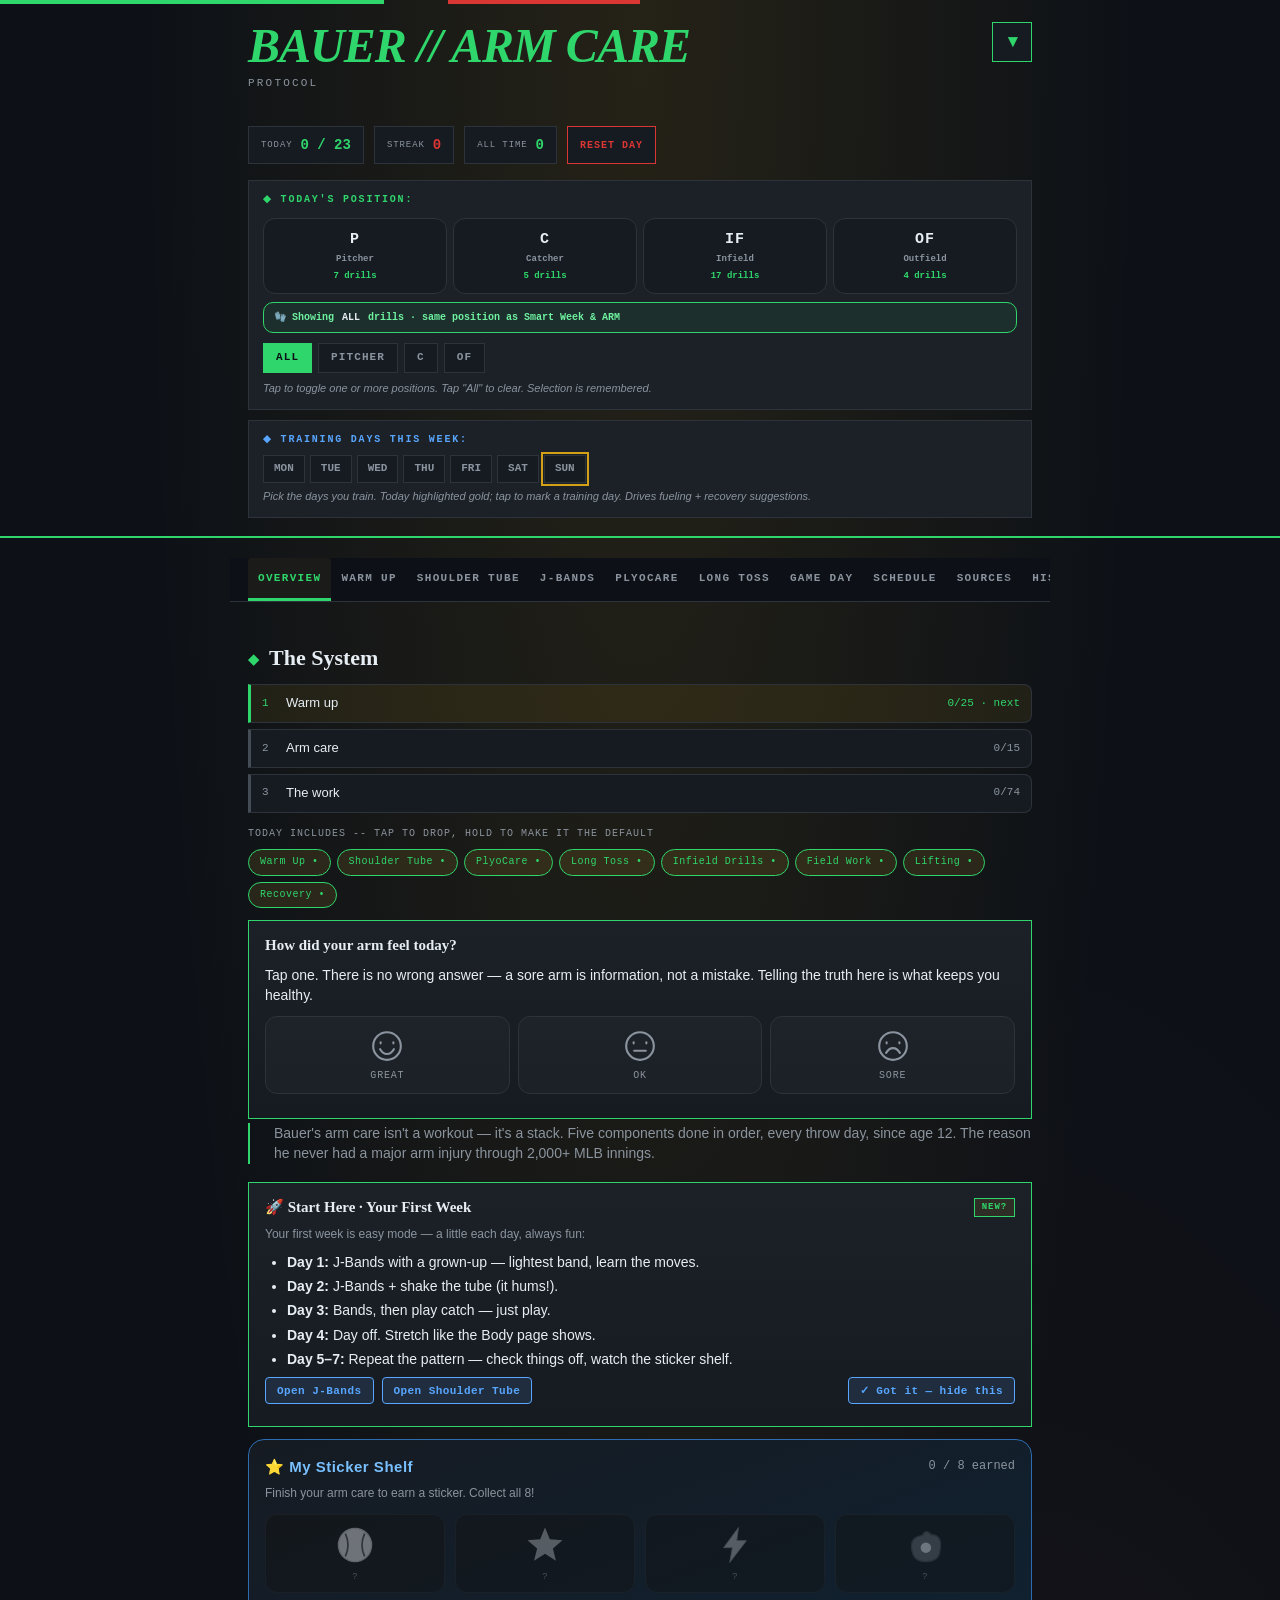
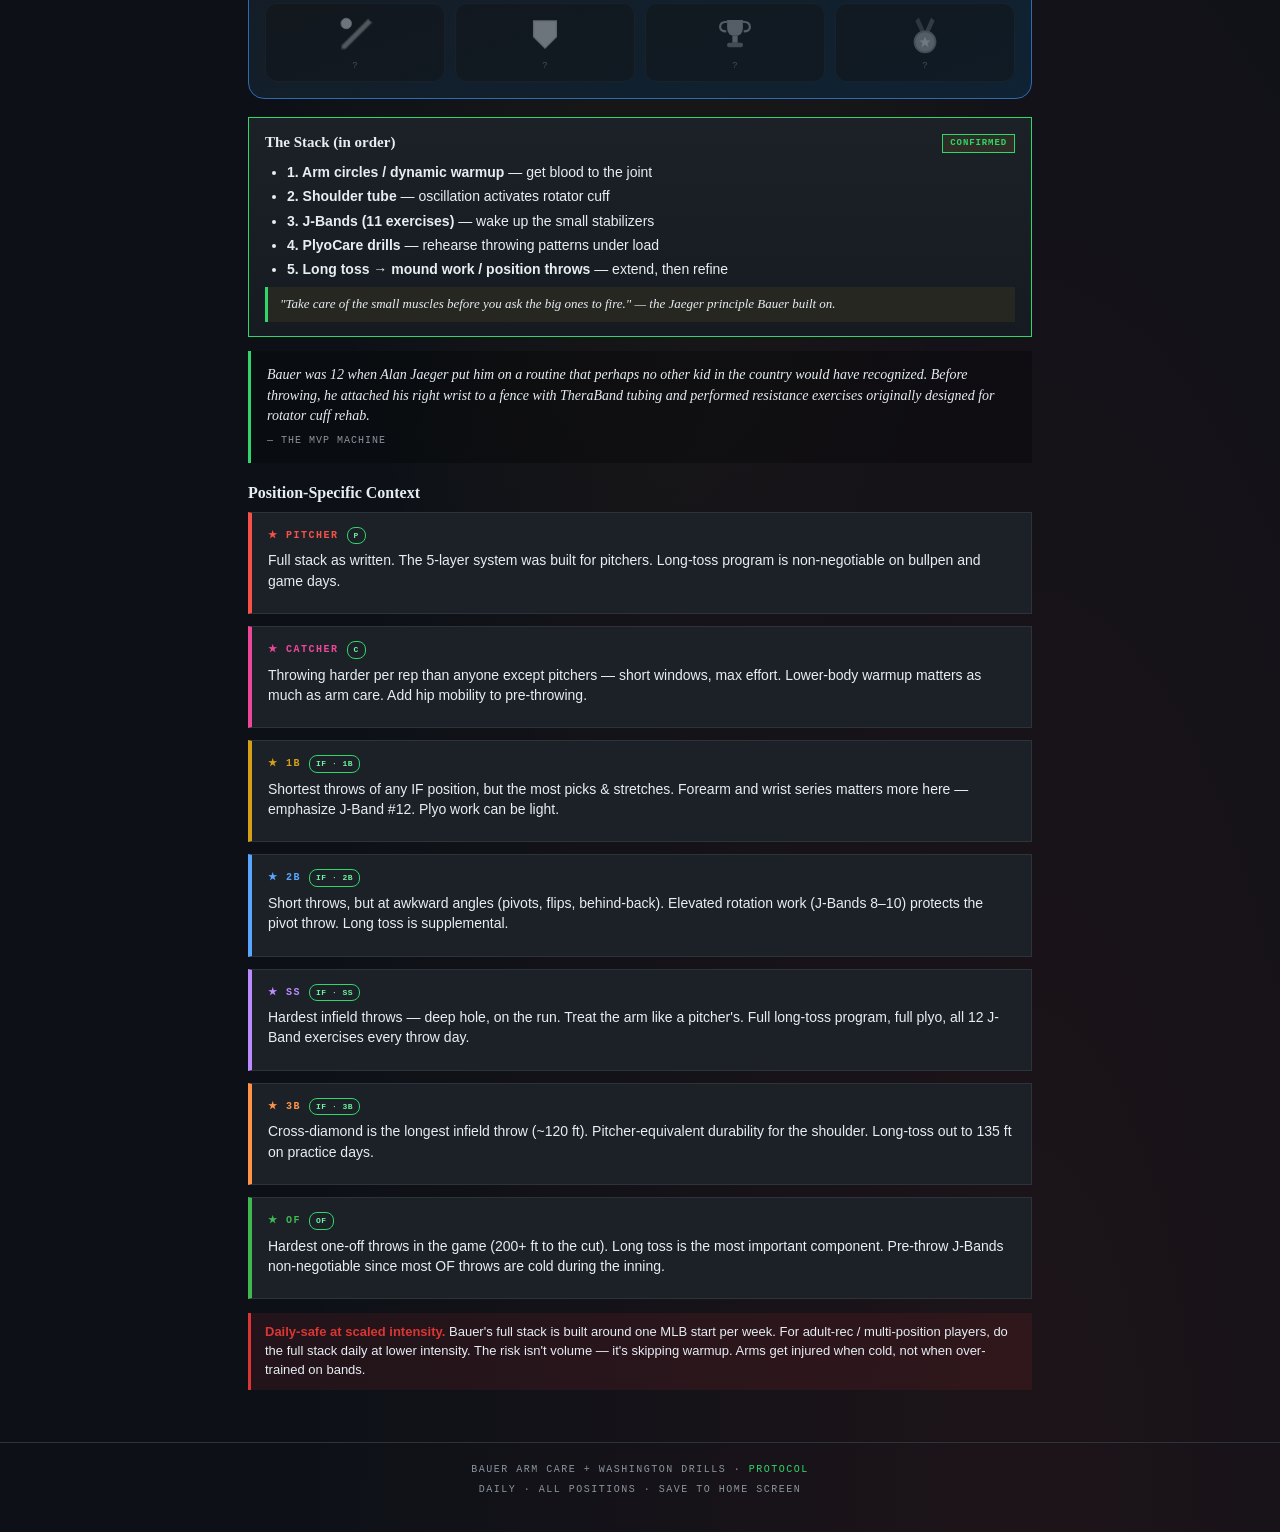
==== commit 4745d013: "v289 - Lifting: 6 new hotel-gym single-leg/lower-body lifts (lateral lunge, cossack, Bulgarian split" ====
--- a/arm.html
+++ b/arm.html
@@ -1518,7 +1518,7 @@
         </div>
       </li>
 
-      <li class="step" data-ex="fd6">
+      <li class="step opt" data-ex="fd6">
         <div class="step-row">
           <div class="check" onclick="toggleDone(this)"></div>
           <div class="step-text" onclick="toggleOpen(this)">
@@ -1589,7 +1589,7 @@
         </div>
       </li>
 
-      <li class="step" data-ex="fs2">
+      <li class="step opt" data-ex="fs2">
         <div class="step-row">
           <div class="check" onclick="toggleDone(this)"></div>
           <div class="step-text" onclick="toggleOpen(this)">
@@ -1605,7 +1605,7 @@
         </div>
       </li>
 
-      <li class="step" data-ex="fs3">
+      <li class="step opt" data-ex="fs3">
         <div class="step-row">
           <div class="check" onclick="toggleDone(this)"></div>
           <div class="step-text" onclick="toggleOpen(this)">
@@ -1620,7 +1620,7 @@
         </div>
       </li>
 
-      <li class="step" data-ex="fs4">
+      <li class="step opt" data-ex="fs4">
         <div class="step-row">
           <div class="check" onclick="toggleDone(this)"></div>
           <div class="step-text" onclick="toggleOpen(this)">
@@ -1635,7 +1635,7 @@
         </div>
       </li>
 
-      <li class="step" data-ex="fs5">
+      <li class="step opt" data-ex="fs5">
         <div class="step-row">
           <div class="check" onclick="toggleDone(this)"></div>
           <div class="step-text" onclick="toggleOpen(this)">
@@ -1650,7 +1650,7 @@
         </div>
       </li>
 
-      <li class="step" data-ex="fs6">
+      <li class="step opt" data-ex="fs6">
         <div class="step-row">
           <div class="check" onclick="toggleDone(this)"></div>
           <div class="step-text" onclick="toggleOpen(this)">
@@ -1665,7 +1665,7 @@
         </div>
       </li>
 
-      <li class="step" data-ex="fs7">
+      <li class="step opt" data-ex="fs7">
         <div class="step-row">
           <div class="check" onclick="toggleDone(this)"></div>
           <div class="step-text" onclick="toggleOpen(this)">
@@ -6070,7 +6070,7 @@
     <div class="card gold"> <div class="card-head"> <div class="card-title">How to read this page</div> <span class="badge gold">Coach notes</span> </div> <ul> <li><b>Pull ≥ push.</b> Throwers should row at least as much as they press — throwing is already an anterior-dominant stress; the back side is what protects the shoulder.</li> <li><b>Know which effect you're training.</b> Same lift, different rep range = different adaptation. The quarter squat below is listed twice on purpose.</li> <li><b>Rotation is where the money is.</b> Pitching velocity and bat speed come from hip/trunk rotation speed — not trunk flexion. The rotational block is the highest-transfer addition for both stated goals.</li> </ul> <div class="cue">Coaching guidance, not medical advice. Numbers are starting points — form and controlled fatigue are always the real limits.</div> </div>
     <ul class="steplist">
 
-      <li class="step" data-ex="lift-row" data-mg="back" data-sub="horizontal" data-eq="machine">
+      <li class="step" data-ex="lift-row" data-clip="clips/lift-row-demo.mp4" data-mg="back" data-sub="horizontal" data-eq="machine">
         <div class="step-row">
           <div class="check" onclick="toggleDone(this)"></div>
           <div class="step-text" onclick="toggleOpen(this)">
@@ -6131,7 +6131,7 @@
         </div>
       </li>
 
-      <li class="step" data-ex="lift-qsq-power" data-mg="legs" data-sub="quad" data-eq="bar">
+      <li class="step" data-ex="lift-qsq-power" data-clip="clips/lift-qsq-power-demo.mp4" data-mg="legs" data-sub="quad" data-eq="bar">
         <div class="step-row">
           <div class="check" onclick="toggleDone(this)"></div>
           <div class="step-text" onclick="toggleOpen(this)">
@@ -6180,7 +6180,7 @@
         </div>
       </li>
 
-      <li class="step" data-ex="lift-goblet" data-mg="legs" data-sub="quad" data-eq="db">
+      <li class="step" data-ex="lift-goblet" data-clip="clips/lift-goblet-demo.mp4" data-mg="legs" data-sub="quad" data-eq="db">
         <div class="step-row">
           <div class="check" onclick="toggleDone(this)"></div>
           <div class="step-text" onclick="toggleOpen(this)">
@@ -6194,7 +6194,7 @@
         </div>
       </li>
 
-      <li class="step" data-ex="lift-lunge" data-mg="legs" data-sub="glute" data-eq="bw">
+      <li class="step" data-ex="lift-lunge" data-clip="clips/lift-lunge-demo.mp4" data-mg="legs" data-sub="glute" data-eq="bw">
         <div class="step-row">
           <div class="check" onclick="toggleDone(this)"></div>
           <div class="step-text" onclick="toggleOpen(this)">
@@ -6283,7 +6283,7 @@
         </div>
       </li>
 
-      <li class="step" data-ex="lift-rotcore" data-mg="core" data-sub="antirot" data-eq="band">
+      <li class="step" data-ex="lift-rotcore" data-clip="clips/lift-rotcore-demo.mp4" data-mg="core" data-sub="antirot" data-eq="band">
         <div class="step-row">
           <div class="check" onclick="toggleDone(this)"></div>
           <div class="step-text" onclick="toggleOpen(this)">
@@ -6298,7 +6298,7 @@
         </div>
       </li>
 
-      <li class="step" data-ex="lift-db-bench" data-mg="chest" data-sub="mid" data-eq="db">
+      <li class="step" data-ex="lift-db-bench" data-clip="clips/lift-db-bench-demo.mp4" data-mg="chest" data-sub="mid" data-eq="db">
         <div class="step-row">
           <div class="check" onclick="toggleDone(this)"></div>
           <div class="step-text" onclick="toggleOpen(this)">
@@ -6370,7 +6370,7 @@
         </div>
       </li>
 
-      <li class="step" data-ex="lift-pulldown" data-mg="back" data-sub="vertical" data-eq="cable">
+      <li class="step" data-ex="lift-pulldown" data-clip="clips/lift-pulldown-demo.mp4" data-mg="back" data-sub="vertical" data-eq="cable">
         <div class="step-row">
           <div class="check" onclick="toggleDone(this)"></div>
           <div class="step-text" onclick="toggleOpen(this)">
@@ -6511,7 +6511,7 @@
         </div>
       </li>
 
-      <li class="step" data-ex="lift-smith-squat" data-mg="legs" data-sub="quad" data-eq="smith">
+      <li class="step" data-ex="lift-smith-squat" data-clip="clips/lift-smith-squat-demo.mp4" data-mg="legs" data-sub="quad" data-eq="smith">
         <div class="step-row">
           <div class="check" onclick="toggleDone(this)"></div>
           <div class="step-text" onclick="toggleOpen(this)">
@@ -6526,7 +6526,7 @@
         </div>
       </li>
 
-      <li class="step" data-ex="lift-db-rdl" data-mg="legs" data-sub="ham" data-eq="db">
+      <li class="step" data-ex="lift-db-rdl" data-clip="clips/lift-db-rdl-demo.mp4" data-mg="legs" data-sub="ham" data-eq="db">
         <div class="step-row">
           <div class="check" onclick="toggleDone(this)"></div>
           <div class="step-text" onclick="toggleOpen(this)">
@@ -6540,7 +6540,7 @@
         </div>
       </li>
 
-      <li class="step" data-ex="lift-step-up" data-mg="legs" data-sub="glute" data-eq="db">
+      <li class="step" data-ex="lift-step-up" data-clip="clips/lift-step-up-demo.mp4" data-mg="legs" data-sub="glute" data-eq="db">
         <div class="step-row">
           <div class="check" onclick="toggleDone(this)"></div>
           <div class="step-text" onclick="toggleOpen(this)">
@@ -6643,7 +6643,7 @@
         </div>
       </li>
 
-      <li class="step" data-ex="lift-back-ext" data-mg="back" data-sub="hinge" data-eq="bw">
+      <li class="step" data-ex="lift-back-ext" data-clip="clips/lift-back-ext-demo.mp4" data-mg="back" data-sub="hinge" data-eq="bw">
         <div class="step-row">
           <div class="check" onclick="toggleDone(this)"></div>
           <div class="step-text" onclick="toggleOpen(this)">
@@ -6658,7 +6658,7 @@
         </div>
       </li>
 
-      <li class="step" data-ex="lift-farmer-walk" data-mg="back" data-sub="carry" data-eq="db">
+      <li class="step" data-ex="lift-farmer-walk" data-clip="clips/lift-farmer-walk-demo.mp4" data-mg="back" data-sub="carry" data-eq="db">
         <div class="step-row">
           <div class="check" onclick="toggleDone(this)"></div>
           <div class="step-text" onclick="toggleOpen(this)">
@@ -6869,7 +6869,7 @@
         </div>
       </li>
 
-      <li class="step" data-ex="lift-hip-thrust" data-mg="legs" data-sub="glute" data-eq="db">
+      <li class="step" data-ex="lift-hip-thrust" data-clip="clips/lift-hip-thrust-demo.mp4" data-mg="legs" data-sub="glute" data-eq="db">
         <div class="step-row">
           <div class="check" onclick="toggleDone(this)"></div>
           <div class="step-text" onclick="toggleOpen(this)">
@@ -6899,7 +6899,7 @@
         </div>
       </li>
 
-      <li class="step" data-ex="lift-deadbug" data-mg="core" data-sub="antiext" data-eq="bw">
+      <li class="step" data-ex="lift-deadbug" data-clip="clips/lift-deadbug-demo.mp4" data-mg="core" data-sub="antiext" data-eq="bw">
         <div class="step-row">
           <div class="check" onclick="toggleDone(this)"></div>
           <div class="step-text" onclick="toggleOpen(this)">
@@ -6914,7 +6914,7 @@
         </div>
       </li>
 
-      <li class="step" data-ex="lift-pallof" data-mg="core" data-sub="antirot" data-eq="cable">
+      <li class="step" data-ex="lift-pallof" data-clip="clips/lift-pallof-demo.mp4" data-mg="core" data-sub="antirot" data-eq="cable">
         <div class="step-row">
           <div class="check" onclick="toggleDone(this)"></div>
           <div class="step-text" onclick="toggleOpen(this)">
@@ -6926,6 +6926,96 @@
         <div class="step-detail">
           <p>Cable or band at chest height from the side. Press straight out and resist the pull toward the anchor. Do not let the ribs turn.</p>
           <em>Rotation power is built by RESISTING rotation first. This is the drill that transfers to a throw.</em>
+        </div>
+      </li>
+
+      <li class="step" data-ex="lift-lateral-lunge" data-clip="clips/lift-lateral-lunge-demo.mp4" data-mg="legs" data-sub="uni" data-eq="db">
+        <div class="step-row">
+          <div class="check" onclick="toggleDone(this)"></div>
+          <div class="step-text" onclick="toggleOpen(this)">
+            <div class="step-name">Lateral Lunge → Goblet Drop</div>
+            <div class="step-target">Frontal-plane legs · Adductors · Hips</div>
+          </div>
+          <div class="step-reps">3 × 8 / side</div>
+        </div>
+        <div class="step-detail">
+          <p>Step wide to one side, sit the hip back and bend THAT knee while the trail leg stays long — then drop straight into a goblet squat over the bent leg. One DB or KB at the chest. This is the "side squat" you described: lateral lunge in, squat down over the working leg, drive back to center.</p>
+          <em>Frontal-plane strength is what bilateral squats skip — it protects the groin/adductor and shows up in lateral shuffles and range balls.</em>
+        </div>
+      </li>
+
+      <li class="step" data-ex="lift-cossack-squat" data-clip="clips/lift-cossack-squat-demo.mp4" data-mg="legs" data-sub="uni" data-eq="bw">
+        <div class="step-row">
+          <div class="check" onclick="toggleDone(this)"></div>
+          <div class="step-text" onclick="toggleOpen(this)">
+            <div class="step-name">Cossack Squat</div>
+            <div class="step-target">Deep frontal-plane · Adductor mobility</div>
+          </div>
+          <div class="step-reps">3 × 6 / side</div>
+        </div>
+        <div class="step-detail">
+          <p>Feet wide, shift fully over one leg into a deep single-leg squat, other leg straight with toes up. Stay low and shift side to side, or do reps per side. Bodyweight first; hold a light DB at the chest for load.</p>
+          <em>The mobility end of the lateral-lunge family — owns the bottom range the lunge trains in the middle.</em>
+        </div>
+      </li>
+
+      <li class="step" data-ex="lift-bulgarian-split" data-clip="clips/lift-bulgarian-split-demo.mp4" data-mg="legs" data-sub="uni" data-eq="db">
+        <div class="step-row">
+          <div class="check" onclick="toggleDone(this)"></div>
+          <div class="step-text" onclick="toggleOpen(this)">
+            <div class="step-name">Bulgarian Split Squat · rear-foot elevated</div>
+            <div class="step-target">Single-leg quad/glute · Balance</div>
+          </div>
+          <div class="step-reps">3 × 8 / leg</div>
+        </div>
+        <div class="step-detail">
+          <p>Rear foot up on a bench, front foot forward. Drop straight down over the front leg, torso tall, front knee tracking the toes. DBs at the sides. The single hardest-transfer lower-body lift for a thrower — this is the "back-leg-on-a-bench single-leg squat" you described.</p>
+          <em>Marriott-proof: just a bench + DBs. The rear-foot-elevated version biases glute + stability over the front-foot-elevated quad bias below.</em>
+        </div>
+      </li>
+
+      <li class="step" data-ex="lift-ffe-split" data-clip="clips/lift-ffe-split-demo.mp4" data-mg="legs" data-sub="uni" data-eq="db">
+        <div class="step-row">
+          <div class="check" onclick="toggleDone(this)"></div>
+          <div class="step-text" onclick="toggleOpen(this)">
+            <div class="step-name">Front-Foot-Elevated Split Squat</div>
+            <div class="step-target">Quad-biased single-leg · Deep ROM</div>
+          </div>
+          <div class="step-reps">3 × 8 / leg</div>
+        </div>
+        <div class="step-detail">
+          <p>Front foot up on a low plate/step, rear foot back on the floor. Front-foot elevation lets the front knee travel further forward for a deeper quad stretch. The quad-bias counterpart to the Bulgarian — the "front-leg version" you asked for.</p>
+          <em>Pair FFE (quad) and Bulgarian (glute) across a cycle to hit the single-leg pattern from both ends.</em>
+        </div>
+      </li>
+
+      <li class="step" data-ex="lift-step-down" data-clip="clips/lift-step-down-demo.mp4" data-mg="legs" data-sub="uni" data-eq="bw">
+        <div class="step-row">
+          <div class="check" onclick="toggleDone(this)"></div>
+          <div class="step-text" onclick="toggleOpen(this)">
+            <div class="step-name">Step-Down · eccentric control</div>
+            <div class="step-target">Single-leg eccentric · Knee control</div>
+          </div>
+          <div class="step-reps">3 × 8 / leg</div>
+        </div>
+        <div class="step-detail">
+          <p>Stand on a box/bench on one leg. Lower the OTHER heel slowly to tap the floor (3-count down), then drive back up — all on the standing leg. The eccentric partner to the step-up: step up to build, step down to control.</p>
+          <em>Bodyweight first; hold DBs to load. Teaches the deceleration the step-up does not.</em>
+        </div>
+      </li>
+
+      <li class="step" data-ex="lift-wall-sit" data-clip="clips/lift-wall-sit-demo.mp4" data-mg="legs" data-sub="quad" data-eq="bw">
+        <div class="step-row">
+          <div class="check" onclick="toggleDone(this)"></div>
+          <div class="step-text" onclick="toggleOpen(this)">
+            <div class="step-name">Wall Sit · isometric</div>
+            <div class="step-target">Quad isometric · Tendon stiffness</div>
+          </div>
+          <div class="step-reps">3 × 30–45 s</div>
+        </div>
+        <div class="step-detail">
+          <p>Back flat on a wall, slide down to thighs-parallel, knees over ankles, hold. No gear, do it anywhere. Finisher or a low-fatigue quad day.</p>
+          <em>Isometrics build tendon stiffness with almost no eccentric soreness — a smart hotel-day or in-season option.</em>
         </div>
       </li>
     </ul>
@@ -7374,7 +7464,7 @@
     }
     updateCounter();
   }
-  window.addEventListener('message', function(e){ const d=e&&e.data; if(!d)return; if(d.type==='bat-group') applyGroup(d.group); else if(d.type==='bat-nav'&&d.tab) switchTab(d.tab); else if(d.type==='bat-poll'){ if(typeof loadDone==='function') loadDone(); if(typeof postCounts==='function') postCounts(); } else if(d.type==='bat-active-date'&&d.date){var today=armLocalDay(new Date());_armActiveDate=(d.date===today)?null:d.date;if(typeof loadDone==='function')loadDone();try{if(typeof renderSplit==='function')renderSplit();}catch(e){}try{if(typeof renderLiftLog==='function')renderLiftLog();}catch(e){}} });
+  window.addEventListener('message', function(e){ const d=e&&e.data; if(!d)return; if(d.type==='bat-group') applyGroup(d.group); else if(d.type==='bat-nav'&&d.tab){ switchTab(d.tab); anchorSubPage(d.tab); } else if(d.type==='bat-poll'){ if(typeof loadDone==='function') loadDone(); if(typeof postCounts==='function') postCounts(); } else if(d.type==='bat-active-date'&&d.date){var today=armLocalDay(new Date());_armActiveDate=(d.date===today)?null:d.date;if(typeof loadDone==='function')loadDone();try{if(typeof renderSplit==='function')renderSplit();}catch(e){}try{if(typeof renderLiftLog==='function')renderLiftLog();}catch(e){}try{if(typeof window.practiceShow==='function')window.practiceShow();}catch(e){}} });
 
   /* ===== ARM FLOW — the sequence as ONE continuous page =====
      Owner's ask, restated: warm-up, tube, J-Bands and plyo should physically lay
@@ -7472,6 +7562,23 @@
 
   /* Scroll a section under the sticky tab strip rather than under the viewport top,
      otherwise the heading lands behind the nav and reads as the wrong section. */
+  /* Drills/Body sub-pages sit under the shared area header (FIELD // DRILLS + position + training-days blocks, ~640px). switchTab() resets to y=0, so a drawer tap on
+     Practice / Field Work / Pitching landed on that header and the tapped page started below the fold (looked like nothing happened). When the HOST drawer navigates (bat-nav),
+     scroll the tapped page's start to just under the sticky dock. Only drawer-nav + only drills/body groups: the ARM area's pages keep the old behaviour, flow tabs have
+     flowScrollTo, and applyGroup()/boot (which also call switchTab) are NOT drawer taps so the position selector stays visible there. Layout-only: no content, no youth surface. */
+  function anchorSubPage(tabName) {
+    try {
+      if (!document.body.classList.contains('drawer-nav') || isFlowTab(tabName)) return;
+      var g = tabGroup(tabName); if (g !== 'drills' && g !== 'body') return;
+      var go = function () {
+        var pg = document.getElementById('page-' + tabName); if (!pg) return;
+        var dock = document.getElementById('sec-dock'), off = dock ? dock.getBoundingClientRect().height : 0;
+        window.scrollTo({ top: Math.max(0, pg.getBoundingClientRect().top + window.pageYOffset - off - 8), behavior: 'auto' });
+      };
+      go(); if (window.requestAnimationFrame) requestAnimationFrame(function () { requestAnimationFrame(go); });   // again after the host's go() has resized/shown the iframe
+    } catch (e) {}
+  }
+
   function flowScrollTo(tabName, smooth) {
     var pg = document.getElementById('page-' + tabName);
     if (!pg) return;
@@ -7943,7 +8050,7 @@
     shoulders:[['front','Front delt'],['lateral','Side delt'],['rear','Rear delt']],
     bis:[['long','Long head · elbow behind'],['short','Short head · elbow in front'],['brach','Brachialis and forearm']],
     tris:[['long','Long head · overhead'],['lateral','Lateral head · pushdown'],['press','Compound press']],
-    legs:[['quad','Quad'],['ham','Hamstring · knee and hip'],['glute','Glute · single-leg'],['calf','Calf']],
+    legs:[['quad','Quad'],['ham','Hamstring · knee and hip'],['glute','Glute · single-leg'],['uni','Single-leg / lateral'],['calf','Calf']],
     core:[['antiext','Anti-extension'],['flexion','Flexion \u00b7 the ab ladder'],
           ['lateral','Lateral \u00b7 side chain'],['antirot','Anti-rotation']]
   };
@@ -8943,7 +9050,29 @@
     ['ru-warmup-','Trevor Bauer — Rogue Umpire Vlog', 'https://www.youtube.com/@trevorbauer'],
     ['ru-plyo-', 'Trevor Bauer — Rogue Umpire Vlog', 'https://www.youtube.com/@trevorbauer'],
     ['ru-gym-',  'Trevor Bauer — Rogue Umpire Vlog', 'https://www.youtube.com/@trevorbauer'],
-    ['pullapart-', 'Functional Bodybuilding — Band Pull Apart', 'https://youtu.be/MnDpmNYUjbc']
+    ['pullapart-', 'Functional Bodybuilding — Band Pull Apart', 'https://youtu.be/MnDpmNYUjbc'],
+    /* v288 lift demos — VIRTUAL keys, link-only third-party (no file on disk, no re-host, no embed); a future local re-host MUST be named lift-<step>-demo.mp4. Prefixes are mutually non-shadowing. */
+    ['lift-goblet-', 'Runna (@Runna) — Goblet Squat', 'https://youtu.be/6mf0oa2GGUc'],
+    ['lift-qsq-power-', 'Squat University (@SquatUniversity) — Back Squat', 'https://youtu.be/my0tLDaWyDU'],
+    ['lift-db-rdl-', 'National Academy of Sports Medicine (@NasmOrgPersonalTrainer) — Dumbbell Romanian Deadlift', 'https://youtu.be/aa57T45iFSE'],
+    ['lift-pallof-', 'Synergy Strength and Sports Therapy (@SynergyStrength) — Pallof Press', 'https://youtu.be/-0N2xTi69t8'],
+    ['lift-lunge-', 'CrossFit (@crossfit) — Walking Lunge', 'https://youtu.be/DlhojghkaQ0'],
+    ['lift-deadbug-', 'Children’s Hospital Colorado (@childrenscolo) — Dead Bug', 'https://youtu.be/g_BYB0R-4Ws'],
+    ['lift-db-bench-', 'Physique Development (@PhysiqueDevelopment) — Dumbbell Bench Press', 'https://youtu.be/i1fywF_g-1U'],
+    ['lift-pulldown-', 'Muscle & Motion (@MuscleandMotion) — Lat Pulldown', 'https://youtu.be/trZQjegcRx0'],
+    ['lift-farmer-walk-', 'Buff Dudes Workouts (@BuffDudesWorkouts) — Farmer Walk', 'https://youtu.be/NH7Xv-7NQNQ'],
+    ['lift-step-up-', 'Royal Free London NHS Foundation Trust (@RoyalFreeHospitalNHS) — Step-Up', 'https://youtu.be/T7PT5nVHE6s'],
+    ['lift-hip-thrust-', 'Runna (@Runna) — Hip Thrust', 'https://youtu.be/pF17m_CXfL0'],
+    ['lift-lateral-lunge-', 'Fitness Lab (@fitnesslabuk) — Goblet Lateral Lunge', 'https://youtu.be/eP-4bV7QHyE'],
+    ['lift-cossack-squat-', 'The Active Life (@TheActiveLife) — Cossack Squat', 'https://youtu.be/iPZNB5GsOnM'],
+    ['lift-bulgarian-split-', 'The Active Life (@TheActiveLife) — Bulgarian Split Squat', 'https://youtu.be/Fmjj7wFJWRE'],
+    ['lift-ffe-split-', 'KILO Strength Society Education (@KILOEducation) — Front-Foot-Elevated Split Squat', 'https://youtu.be/X97CYfHWSF4'],
+    ['lift-step-down-', 'Runna (@Runna) — Step-Down', 'https://youtu.be/d93bbZvxe_w'],
+    ['lift-wall-sit-', 'Medbridge (@MedbridgeTeam) — Wall Sit', 'https://youtu.be/cWTZ8Am1Ee0'],
+    ['lift-rotcore-', 'Rob Morgan (@the.robmorgan) — Cable Woodchop', 'https://youtu.be/gcGNypjIQDo'],
+    ['lift-row-', '6th Pillar Coaching (@6thPillarCoaching) — Dumbbell Row', 'https://youtu.be/0Zj13qyB2zM'],
+    ['lift-smith-squat-', 'Vivian Ngo (@vivsgymm) — Smith Machine Squat', 'https://youtu.be/usnktuCEOyE'],
+    ['lift-back-ext-', 'Alexandra Yaeger (@alexandrayaeger) — Back Extension', 'https://youtu.be/G6HG5VzJoNc']
   ];
   function sourceFor(name){
     for(var i=0;i<CLIP_SOURCE.length;i++){ if(name.indexOf(CLIP_SOURCE[i][0])===0) return CLIP_SOURCE[i]; }
@@ -8969,7 +9098,28 @@
     ['propoint-popcase-','https://youtu.be/7sDXiTe4qBg'],
     ['propoint-throwacc-','https://youtu.be/kq8lwZABvF4'],
     ['propoint-lowerbody-','https://youtu.be/iLB65ayFOQo'],
-    ['propoint-reads-','https://youtu.be/x7c-VZtMcEo']
+    ['propoint-reads-','https://youtu.be/x7c-VZtMcEo'],
+    ['lift-goblet-','https://youtu.be/6mf0oa2GGUc'],
+    ['lift-qsq-power-','https://youtu.be/my0tLDaWyDU'],
+    ['lift-db-rdl-','https://youtu.be/aa57T45iFSE'],
+    ['lift-pallof-','https://youtu.be/-0N2xTi69t8'],
+    ['lift-lunge-','https://youtu.be/DlhojghkaQ0'],
+    ['lift-deadbug-','https://youtu.be/g_BYB0R-4Ws'],
+    ['lift-db-bench-','https://youtu.be/i1fywF_g-1U'],
+    ['lift-pulldown-','https://youtu.be/trZQjegcRx0'],
+    ['lift-farmer-walk-','https://youtu.be/NH7Xv-7NQNQ'],
+    ['lift-step-up-','https://youtu.be/T7PT5nVHE6s'],
+    ['lift-hip-thrust-','https://youtu.be/pF17m_CXfL0'],
+    ['lift-lateral-lunge-','https://youtu.be/eP-4bV7QHyE'],
+    ['lift-cossack-squat-','https://youtu.be/iPZNB5GsOnM'],
+    ['lift-bulgarian-split-','https://youtu.be/Fmjj7wFJWRE'],
+    ['lift-ffe-split-','https://youtu.be/X97CYfHWSF4'],
+    ['lift-step-down-','https://youtu.be/d93bbZvxe_w'],
+    ['lift-wall-sit-','https://youtu.be/cWTZ8Am1Ee0'],
+    ['lift-rotcore-','https://youtu.be/gcGNypjIQDo'],
+    ['lift-row-','https://youtu.be/0Zj13qyB2zM'],
+    ['lift-smith-squat-','https://youtu.be/usnktuCEOyE'],
+    ['lift-back-ext-','https://youtu.be/G6HG5VzJoNc']
   ];
   function officialFor(name){
     for(var i=0;i<OFFICIAL_DEMOS.length;i++){ if(name.indexOf(OFFICIAL_DEMOS[i][0])===0) return OFFICIAL_DEMOS[i][1]; }
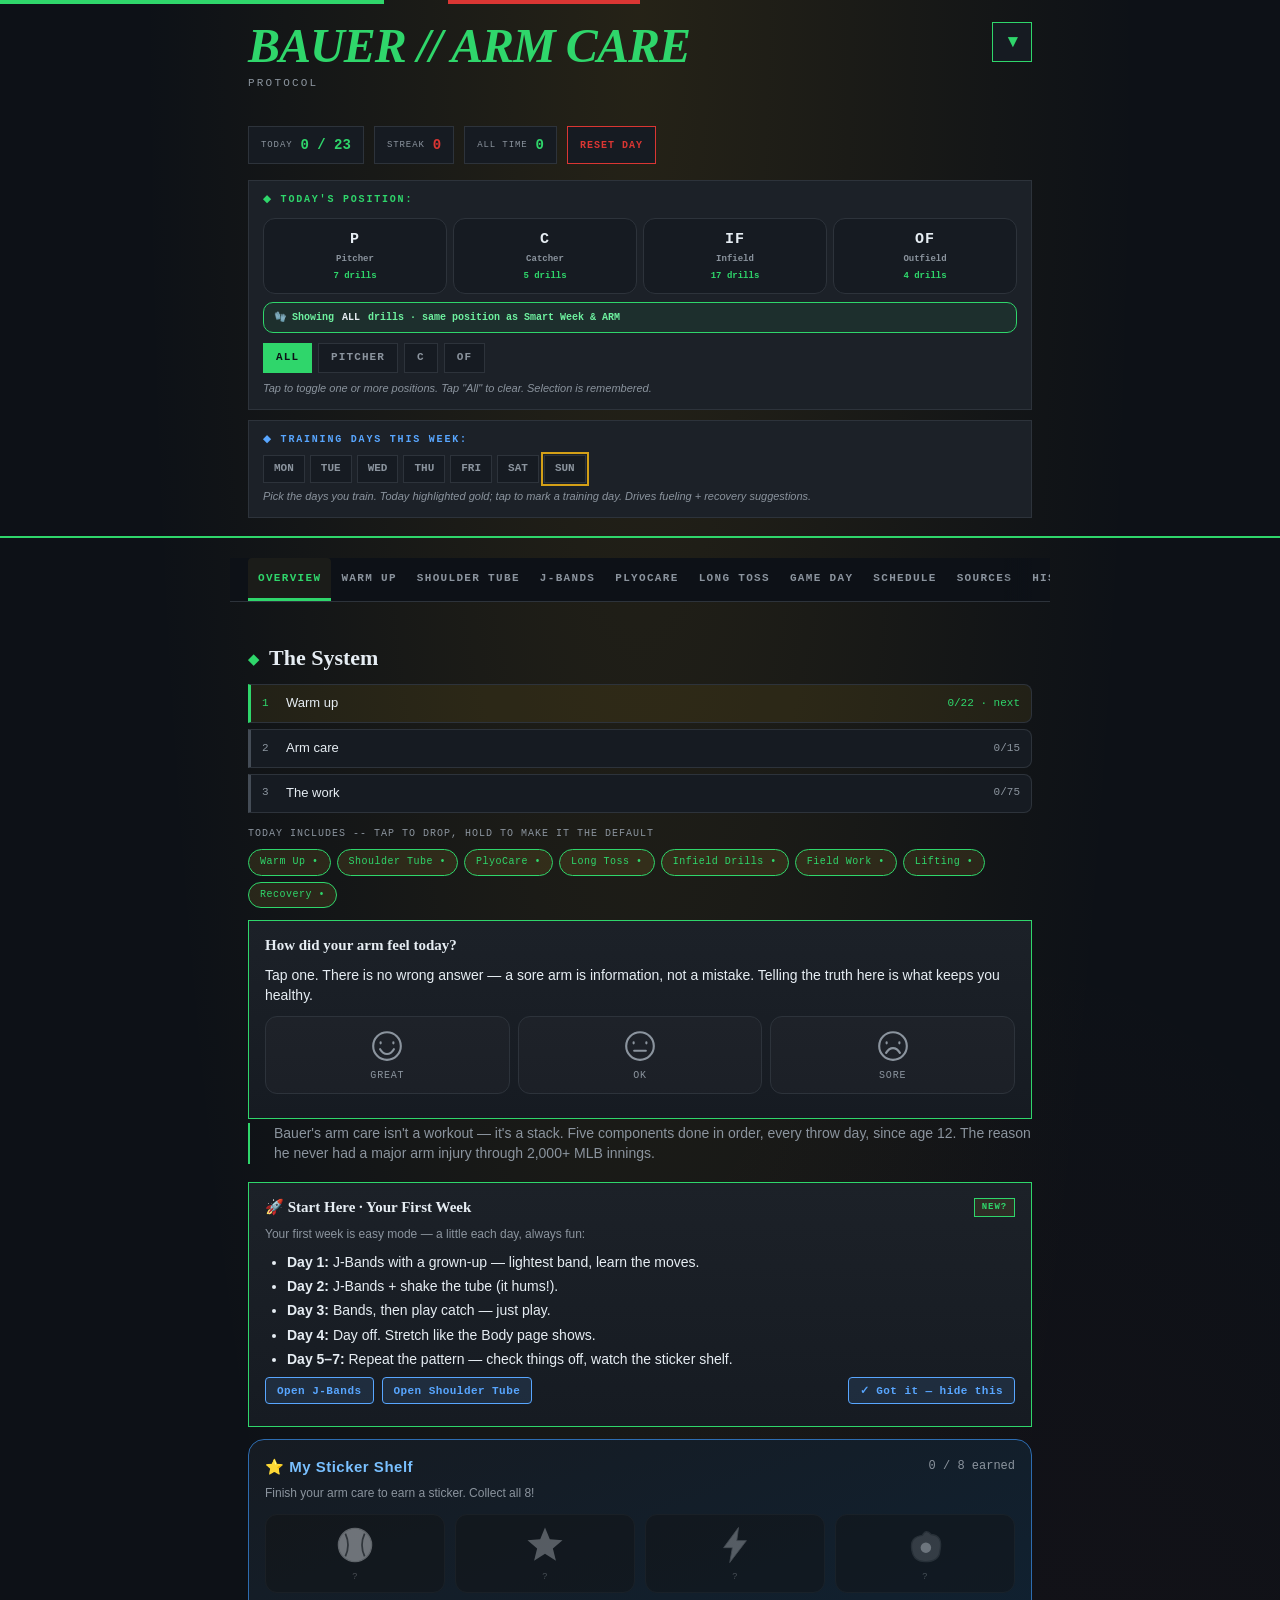
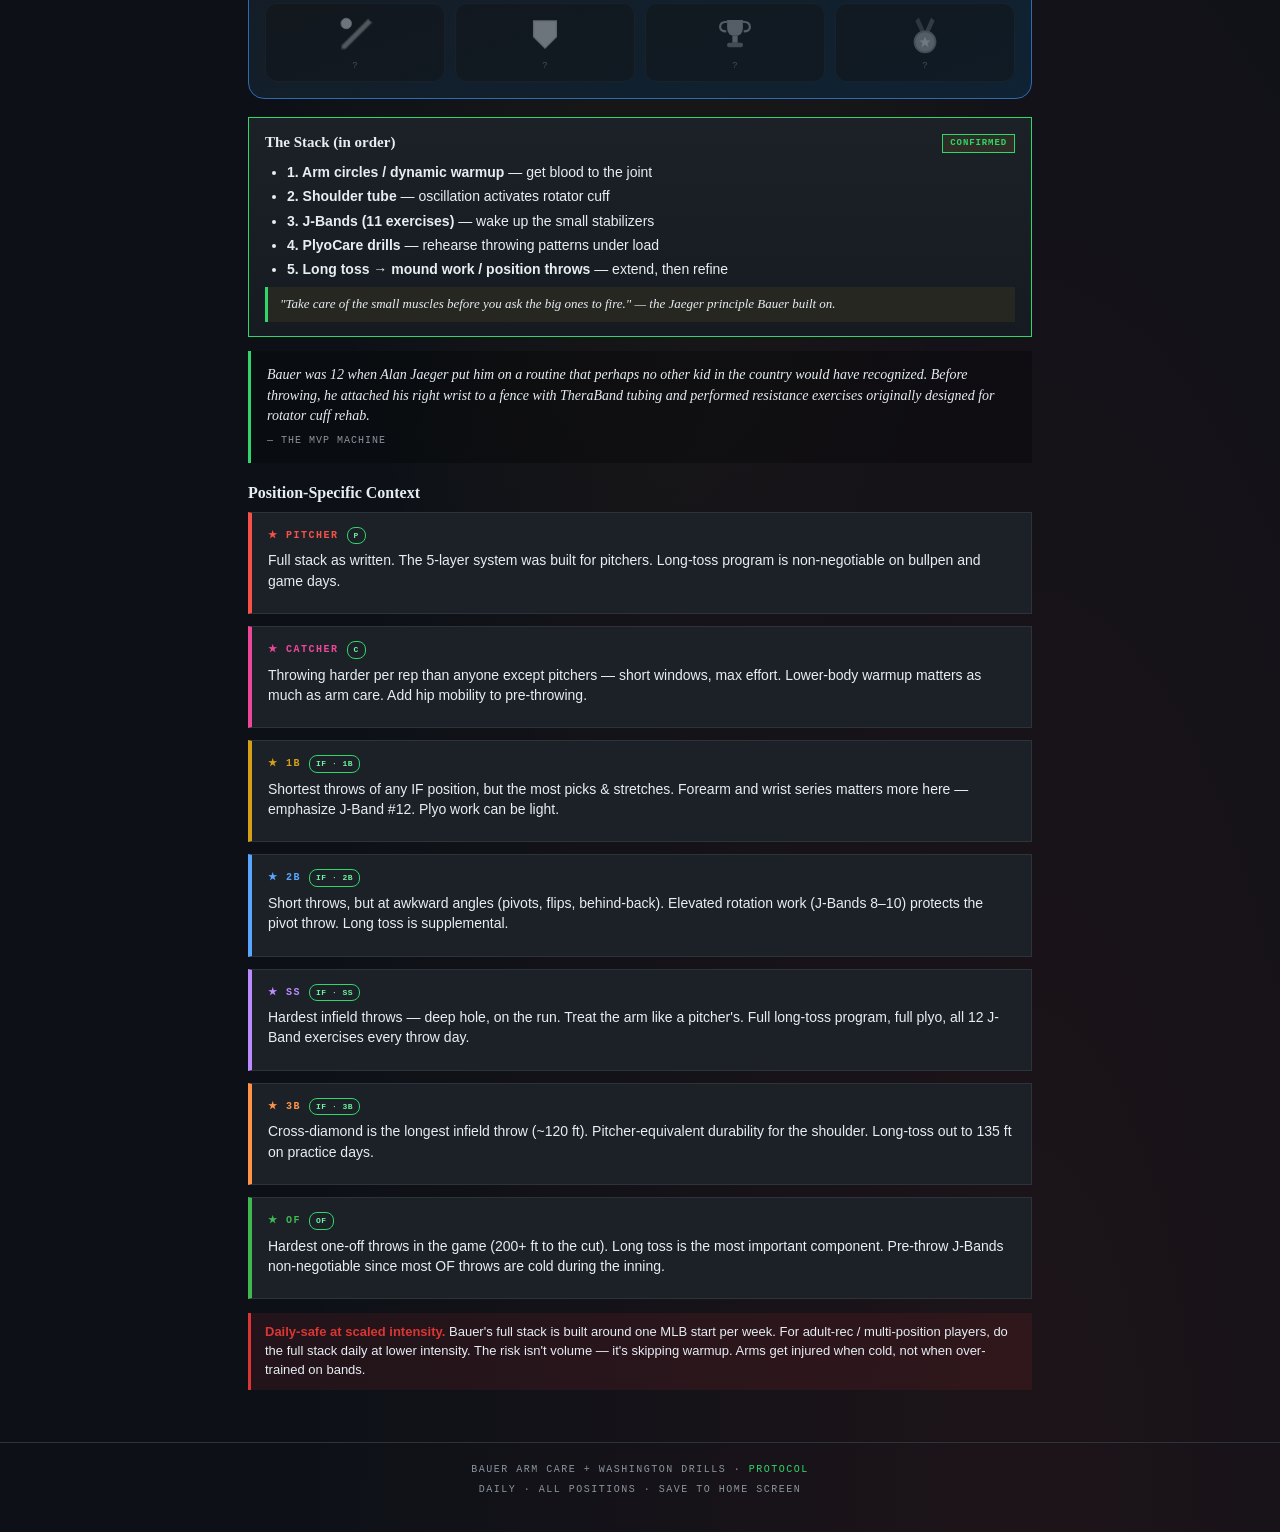
==== commit 3e1287e7: "v292 - ARM: catch play + per-focus prep sets. Catch Play (optional, youth-safe, "not long toss") on " ====
--- a/arm.html
+++ b/arm.html
@@ -1074,6 +1074,16 @@
   .split-chip.on { border-color:var(--gold); color:var(--ink); background:var(--gold); font-weight:700; }
   .split-day { display:flex; flex-wrap:wrap; gap:6px; margin:6px 0 2px; }
   .split-note { font-size:11px; color:var(--dim); font-style:italic; margin:6px 0 2px; }
+  /* lift-scheme: set-scheme preset row (display-only; stamps the .step-reps badge) */
+  .scheme-bar { display:flex; flex-wrap:wrap; align-items:center; gap:6px; margin:8px 0 2px; }
+  .scheme-bar .scheme-lbl { font-family:'Courier New',monospace; font-size:10px; letter-spacing:.8px; text-transform:uppercase; color:var(--dim); margin-right:2px; }
+  .scheme-note { font-size:11px; color:var(--dim); font-style:italic; margin:4px 0 2px; min-height:14px; }
+  .step-reps.scheme-on { color:var(--gold); }
+  /* lift-focus tiers (soft: dimmed rows stay fully tappable) */
+  #page-lifting .step.lift-focus { border-left:3px solid var(--gold); }
+  #page-lifting .step.lift-related { border-left:3px solid var(--line-bright); }
+  #page-lifting .step.lift-dim, #page-lifting .lift-mg.lift-dim, #page-lifting .lift-sub.lift-dim { opacity:.5; }
+  #page-lifting .lift-rest { list-style:none; margin:18px 0 0; padding:6px 0; text-align:center; font-family:'Courier New',monospace; font-size:10px; letter-spacing:.14em; text-transform:uppercase; color:var(--dim); border-top:1px dashed var(--line-bright); }
   .step.mg-hidden { display:none; }
   .step.track-hidden { display:none; }
   .youth-only { display: none; }
@@ -1437,27 +1447,12 @@
     <div class="cue">Rest day? Dynamic + J-Bands is still worth it. Skip the static block if you did nothing to recover from.</div>
   </div>
 
-  <h3 style="margin-top:18px">1 · Dynamic — before</h3>
-  <p style="font-size:12px;color:var(--dim);margin:4px 0 10px">Movement-based. Never hold a stretch here.</p>
+  <h3 style="margin-top:18px">1a · Arm &amp; shoulder prep — before you throw</h3>
+  <p style="font-size:12px;color:var(--dim);margin:4px 0 10px">Movement-based. Never hold a stretch here. Arm-specific only — use it before every game, bullpen or throwing practice.</p>
 
     <!-- gen:arm-region warmup#5 -->
     <ul class="steplist">
 
-      <li class="step" data-ex="fd1">
-        <div class="step-row">
-          <div class="check" onclick="toggleDone(this)"></div>
-          <div class="step-text" onclick="toggleOpen(this)">
-            <div class="step-name">01 · Leg Swings (Forward/Back + Side/Side)</div>
-            <div class="step-target">Hip Flexors · Hamstrings · Hip Mobility</div>
-          </div>
-          <div class="step-reps">15 each leg, each direction</div>
-        </div>
-        <div class="step-detail">
-          <p>Hold a wall/fence for support. Swing one leg forward and back like a pendulum, 15 swings. Then side-to-side across the body, 15 swings. Switch legs.</p>
-          <em>The single best hip warmup. Do this every throw day.</em>
-        </div>
-      </li>
-
       <li class="step" data-ex="fd2">
         <div class="step-row">
           <div class="check" onclick="toggleDone(this)"></div>
@@ -1470,51 +1465,6 @@
         <div class="step-detail">
           <p>Both arms out to sides. Small forward circles (×10), gradually growing to large circles (×10). Reverse direction. Both arms together — gets blood to both shoulders.</p>
           <em>Foundation movement, takes 30 seconds</em>
-        </div>
-      </li>
-
-      <li class="step" data-ex="fd3">
-        <div class="step-row">
-          <div class="check" onclick="toggleDone(this)"></div>
-          <div class="step-text" onclick="toggleOpen(this)">
-            <div class="step-name">03 · Walking Lunge with Twist</div>
-            <div class="step-target">Hips · T-Spine · Quads</div>
-          </div>
-          <div class="step-reps">10 yards each direction</div>
-        </div>
-        <div class="step-detail">
-          <p>Forward lunge. In the bottom position, twist torso toward the front leg's side. Hold 1 second. Stand and step into next lunge with opposite leg. Walk 10 yards out, 10 back.</p>
-          <em>Single most efficient dynamic stretch — hits hip flexors, T-spine, and balance simultaneously</em>
-        </div>
-      </li>
-
-      <li class="step" data-ex="fd4">
-        <div class="step-row">
-          <div class="check" onclick="toggleDone(this)"></div>
-          <div class="step-text" onclick="toggleOpen(this)">
-            <div class="step-name">04 · High Knees + Butt Kicks</div>
-            <div class="step-target">Hip Flexors · Hamstrings · Heart Rate</div>
-          </div>
-          <div class="step-reps">30 sec each</div>
-        </div>
-        <div class="step-detail">
-          <p>30 seconds of high knees (knees up to waist), then 30 seconds of butt kicks (heels to glutes). Get the heart rate up.</p>
-          <em>The cardio component of warmup — often skipped, always missed</em>
-        </div>
-      </li>
-
-      <li class="step" data-ex="fd5">
-        <div class="step-row">
-          <div class="check" onclick="toggleDone(this)"></div>
-          <div class="step-text" onclick="toggleOpen(this)">
-            <div class="step-name">05 · Hip Circles (All-Fours)</div>
-            <div class="step-target">Hip Mobility · Active ROM</div>
-          </div>
-          <div class="step-reps">10 each side, each direction</div>
-        </div>
-        <div class="step-detail">
-          <p>On hands and knees. Lift one knee out to the side, then circle it forward, up, and back — as large a circle as your hip allows. 10 forward, 10 reverse. Switch sides.</p>
-          <em>Specifically opens hip ROM — research links hip mobility to 20% reduced injury risk in throwers</em>
         </div>
       </li>
 
@@ -1567,10 +1517,78 @@
     </ul>
     <!-- /gen:arm-region warmup#5 -->
 
+  <h3 style="margin-top:22px">1b · Whole-body dynamic — pre-game · practice · lifting</h3>
+  <p style="font-size:12px;color:var(--dim);margin:4px 0 10px">Legs, hips and heart rate — not arm-specific, so it is the warm-up for any session: before a game, before practice, or to start a lifting day (then ramp up with light sets of your first lift). Movement-based; never hold a stretch here.</p>
+
+    <!-- gen:arm-region warmup#8 -->
+    <ul class="steplist">
+
+      <li class="step" data-ex="fd1">
+        <div class="step-row">
+          <div class="check" onclick="toggleDone(this)"></div>
+          <div class="step-text" onclick="toggleOpen(this)">
+            <div class="step-name">01 · Leg Swings (Forward/Back + Side/Side)</div>
+            <div class="step-target">Hip Flexors · Hamstrings · Hip Mobility</div>
+          </div>
+          <div class="step-reps">15 each leg, each direction</div>
+        </div>
+        <div class="step-detail">
+          <p>Hold a wall/fence for support. Swing one leg forward and back like a pendulum, 15 swings. Then side-to-side across the body, 15 swings. Switch legs.</p>
+          <em>The single best hip warmup. Do this every throw day.</em>
+        </div>
+      </li>
+
+      <li class="step" data-ex="fd3">
+        <div class="step-row">
+          <div class="check" onclick="toggleDone(this)"></div>
+          <div class="step-text" onclick="toggleOpen(this)">
+            <div class="step-name">03 · Walking Lunge with Twist</div>
+            <div class="step-target">Hips · T-Spine · Quads</div>
+          </div>
+          <div class="step-reps">10 yards each direction</div>
+        </div>
+        <div class="step-detail">
+          <p>Forward lunge. In the bottom position, twist torso toward the front leg's side. Hold 1 second. Stand and step into next lunge with opposite leg. Walk 10 yards out, 10 back.</p>
+          <em>Single most efficient dynamic stretch — hits hip flexors, T-spine, and balance simultaneously</em>
+        </div>
+      </li>
+
+      <li class="step" data-ex="fd4">
+        <div class="step-row">
+          <div class="check" onclick="toggleDone(this)"></div>
+          <div class="step-text" onclick="toggleOpen(this)">
+            <div class="step-name">04 · High Knees + Butt Kicks</div>
+            <div class="step-target">Hip Flexors · Hamstrings · Heart Rate</div>
+          </div>
+          <div class="step-reps">30 sec each</div>
+        </div>
+        <div class="step-detail">
+          <p>30 seconds of high knees (knees up to waist), then 30 seconds of butt kicks (heels to glutes). Get the heart rate up.</p>
+          <em>The cardio component of warmup — often skipped, always missed</em>
+        </div>
+      </li>
+
+      <li class="step" data-ex="fd5">
+        <div class="step-row">
+          <div class="check" onclick="toggleDone(this)"></div>
+          <div class="step-text" onclick="toggleOpen(this)">
+            <div class="step-name">05 · Hip Circles (All-Fours)</div>
+            <div class="step-target">Hip Mobility · Active ROM</div>
+          </div>
+          <div class="step-reps">10 each side, each direction</div>
+        </div>
+        <div class="step-detail">
+          <p>On hands and knees. Lift one knee out to the side, then circle it forward, up, and back — as large a circle as your hip allows. 10 forward, 10 reverse. Switch sides.</p>
+          <em>Specifically opens hip ROM — research links hip mobility to 20% reduced injury risk in throwers</em>
+        </div>
+      </li>
+    </ul>
+    <!-- /gen:arm-region warmup#8 -->
+
   <h3 style="margin-top:22px">4 · Static — after</h3>
-  <p style="font-size:12px;color:var(--dim);margin:4px 0 10px">Hold each. Only once the work is done and you are still warm.</p>
-
-    <!-- gen:arm-region warmup#8 -->
+  <p style="font-size:12px;color:var(--dim);margin:4px 0 10px">Hold each. Only once the work is done and you are still warm. Arm and shoulder statics are here; the lower-body statics and the nightly base stretches are in Daily Extras → Flexibility.</p>
+
+    <!-- gen:arm-region warmup#11 -->
     <ul class="steplist">
 
       <li class="step" data-ex="fs1">
@@ -1589,37 +1607,6 @@
         </div>
       </li>
 
-      <li class="step opt" data-ex="fs2">
-        <div class="step-row">
-          <div class="check" onclick="toggleDone(this)"></div>
-          <div class="step-text" onclick="toggleOpen(this)">
-            <div class="step-name">08 · Couch Stretch</div>
-            <div class="step-target">Hip Flexors · Quads</div>
-          </div>
-          <div class="step-reps">2 min each leg</div>
-        </div>
-        <div class="step-detail">
-          <p>Kneel with the back foot up against a wall, couch back, or bench (top of foot on the surface). Front leg in 90° lunge. Drive hips forward, torso upright. 2-minute hold.</p>
-          <p style="margin-top:6px">Active version: flex into the stretch for 10–15 reps. Watch film while doing it — it's that long.</p>
-          <em>For pitchers: focus on the lead leg's hip flexor. Most-tight muscle in throwers and hitters.</em>
-        </div>
-      </li>
-
-      <li class="step opt" data-ex="fs3">
-        <div class="step-row">
-          <div class="check" onclick="toggleDone(this)"></div>
-          <div class="step-text" onclick="toggleOpen(this)">
-            <div class="step-name">09 · 90/90 Hip Stretch</div>
-            <div class="step-target">Hip Internal/External Rotation</div>
-          </div>
-          <div class="step-reps">30s each side</div>
-        </div>
-        <div class="step-detail">
-          <p>Sit on the floor. Front leg bent at 90° in front (external rotation). Back leg bent at 90° behind (internal rotation). Keep spine tall. Lean forward over the front leg to feel a stretch in the hip.</p>
-          <em>Hip rotation translates directly to bat speed and throwing power</em>
-        </div>
-      </li>
-
       <li class="step opt" data-ex="fs4">
         <div class="step-row">
           <div class="check" onclick="toggleDone(this)"></div>
@@ -1647,21 +1634,6 @@
         <div class="step-detail">
           <p>Extend one arm forward, palm up. Use the opposite hand to gently pull back on the fingers. Then flip — palm down, pull fingers down. Hold 30 seconds each position.</p>
           <em>Reduces risk of elbow injury and bicep tendonitis — both common in adult throwers</em>
-        </div>
-      </li>
-
-      <li class="step opt" data-ex="fs6">
-        <div class="step-row">
-          <div class="check" onclick="toggleDone(this)"></div>
-          <div class="step-text" onclick="toggleOpen(this)">
-            <div class="step-name">12 · Calf / Ankle Dorsiflexion</div>
-            <div class="step-target">Ankle Mobility · Achilles</div>
-          </div>
-          <div class="step-reps">30s each leg</div>
-        </div>
-        <div class="step-detail">
-          <p>Step forward into a small lunge with back leg straight, heel pressed to ground. Hold. Then bend back knee slightly to shift to soleus.</p>
-          <em>Catchers especially — squat depth requires ankle dorsiflexion. Often missing in adult athletes.</em>
         </div>
       </li>
 
@@ -1681,13 +1653,13 @@
         </div>
       </li>
     </ul>
-    <!-- /gen:arm-region warmup#8 -->
+    <!-- /gen:arm-region warmup#11 -->
 
   <h3 style="margin-top:22px">5 · First Base — Split &amp; Protect <span style="color:var(--dim);font-size:11px">(optional · +bonus)</span></h3>
   <p class="lede">Position work for first base, built in <b>pairs</b>: every stretch is followed immediately by the strength move that protects it. Flexibility you cannot control under load is not an asset — it is an unguarded joint. The <b>a</b> step buys the range, the <b>b</b> step teaches you to hold it.</p>
   <p class="lede">Already flexible? Then the <b>b</b> steps are the ones that matter for you, and the <b>a</b> steps are a two-minute check that nothing has tightened up. Not flexible yet? Run both halves and expect the <b>a</b> numbers to move in a few weeks.</p>
 
-    <!-- gen:arm-region warmup#12 -->
+    <!-- gen:arm-region warmup#15 -->
     <ul class="steplist">
 
       <li class="step opt" data-ex="fb1a">
@@ -1840,7 +1812,7 @@
         </div>
       </li>
     </ul>
-    <!-- /gen:arm-region warmup#12 -->
+    <!-- /gen:arm-region warmup#15 -->
 </div>
 
 <div class="page" id="page-jbands">
@@ -2633,6 +2605,33 @@
     <div class="cue">Then PULL DOWN: 5 throws at 90 ft hitting partner's chest, then 5 at 60 ft on a line. This is where arm strength gets locked in.</div>
   </div>
 
+  <!-- gen:arm-region long#7 -->
+  <div class="subsection">
+    <div class="subsection-tag">CATCH PLAY · EVERYDAY OPTION</div>
+    <h3>Playing catch — not long toss</h3>
+    <p>The regular kind of catch: an easy, fun session with a partner (a kid, a teammate, a parent) — about 30–60 minutes, with pop flies and grounders mixed in. It is light-to-moderate throwing volume and it is <b>not</b> the ladder above: no distance goals, no pull-downs, no max-effort throws. Check it off when you have played.</p>
+    <ul class="steplist">
+
+      <li class="step opt" data-ex="cp-everyday">
+        <div class="step-row">
+          <div class="check" onclick="toggleDone(this)"></div>
+          <div class="step-text" onclick="toggleOpen(this)">
+            <div class="step-name">Catch Play · Easy Everyday Catch</div>
+            <div class="step-target">Light Throwing Volume · Fielding Reps · Fun</div>
+          </div>
+          <div class="step-reps">30–60 min, easy effort</div>
+        </div>
+        <div class="step-detail">
+          <p>Just play catch — the regular kind. Easy effort at a comfortable distance, no ladder and no max-effort throws. Mix in pop flies and ground balls so the legs and glove get as much work as the arm.</p>
+          <p><b>Load: light to moderate, everyday.</b> This is not long toss and not an arm-stress session. The moment you start thinking "hard throw" or stretching the distance out, switch to The Ladder above — that is a different day.</p>
+          <em>A bonus throwing option, not a replacement for warm-up and arm care: do Warm Up, Shoulder Tube and J-Bands first, then play catch. Great with a kid, a teammate or a parent — and it still counts toward your throws for the week.</em>
+          <div class="kid-cue">💬 Kid cue: this is the fun part — play catch, scoop a few grounders, track a few pop flies, and quit the second your arm feels tired or hurts.</div>
+        </div>
+      </li>
+    </ul>
+  </div>
+  <!-- /gen:arm-region long#7 -->
+
   <div class="pos-card" data-pos="pitcher">
     <div class="pos-card-label">★ PITCHER PROGRAM</div>
     <p><b>3 days/week max.</b> Bullpen day + long-toss day + light recovery day. Don't long-toss within 24 hrs of a game start.</p>
@@ -2883,8 +2882,78 @@
     <p style="font-size:12px;color:var(--dim);margin:6px 0 0">Nothing here is required daily. Check what you did — it counts as +bonus and never gates the arm-care ratio. The point is an honest record of load, so the recovery side has something real to read.</p>
   </div>
 
+  <!-- gen:arm-region fieldwork#3 -->
+  <div class="subsection">
+    <div class="subsection-tag">IF PREP SET · BEFORE INFIELD WORK</div>
+    <h3 id="prep-if">Warm up for the infield</h3>
+    <p style="font-size:12px;color:var(--dim);margin:4px 0 10px">A focused dynamic set for infield drills and pregame infield — legs, hips and ankles, nothing held. Do it after the arm prep (Warm Up 1a) and before the drills.</p>
+    <ul class="steplist">
+
+      <li class="step opt" data-ex="pf1">
+        <div class="step-row">
+          <div class="check" onclick="toggleDone(this)"></div>
+          <div class="step-text" onclick="toggleOpen(this)">
+            <div class="step-name">F1 · Lateral Shuffle + Crossover Run</div>
+            <div class="step-target">Hips · Groin · Lateral Quickness</div>
+          </div>
+          <div class="step-reps">10 yards each way, 2 rounds</div>
+        </div>
+        <div class="step-detail">
+          <p>Low athletic stance. Shuffle sideways 10 yards without crossing the feet, then turn and run 10 yards with the crossover step, then reverse. Stay low and keep the chest up.</p>
+          <em>Gets the hips and legs ready for the range you cover in the infield. Pairs with: infield drills · pregame infield.</em>
+        </div>
+      </li>
+
+      <li class="step opt" data-ex="pf2">
+        <div class="step-row">
+          <div class="check" onclick="toggleDone(this)"></div>
+          <div class="step-text" onclick="toggleOpen(this)">
+            <div class="step-name">F2 · Spiderman Lunge with Reach</div>
+            <div class="step-target">Hips · Groin · T-Spine</div>
+          </div>
+          <div class="step-reps">6 each side</div>
+        </div>
+        <div class="step-detail">
+          <p>Step into a long lunge and bring both hands inside the front foot. Drop the back knee toward the ground if you can, and reach the inside arm up and over. Step through to the other side.</p>
+          <em>Opens the hips and groin for low positions and wide steps. Pairs with: infield drills · ground-ball work.</em>
+        </div>
+      </li>
+
+      <li class="step opt" data-ex="pf3">
+        <div class="step-row">
+          <div class="check" onclick="toggleDone(this)"></div>
+          <div class="step-text" onclick="toggleOpen(this)">
+            <div class="step-name">F3 · Ankle Rocks (Dynamic)</div>
+            <div class="step-target">Ankles · Calves</div>
+          </div>
+          <div class="step-reps">10 each leg</div>
+        </div>
+        <div class="step-detail">
+          <p>Half-kneeling or in a standing lunge with the front foot flat. Rock the knee forward over the toes with the heel staying down, then back. Smooth reps, no bouncing.</p>
+          <em>Ankle range is what lets you get low and stay balanced on a short hop. Pairs with: infield drills · catcher work.</em>
+        </div>
+      </li>
+
+      <li class="step opt" data-ex="pf4">
+        <div class="step-row">
+          <div class="check" onclick="toggleDone(this)"></div>
+          <div class="step-text" onclick="toggleOpen(this)">
+            <div class="step-name">F4 · Ready-Position Quick Feet</div>
+            <div class="step-target">Calves · Quads · Reaction</div>
+          </div>
+          <div class="step-reps">3 × 10 sec</div>
+        </div>
+        <div class="step-detail">
+          <p>In the ready position, knees bent and glove out, chop your feet as fast as you can for 10 seconds, then break into two quick shuffles each way on your partner’s point. Rest and repeat.</p>
+          <em>Wakes up the quick first step. Pairs with: infield drills · pregame infield.</em>
+        </div>
+      </li>
+    </ul>
+  </div>
+  <!-- /gen:arm-region fieldwork#3 -->
+
   <h3 style="margin-top:18px">Base running</h3>
-  <!-- gen:arm-region fieldwork#4 -->
+  <!-- gen:arm-region fieldwork#5 -->
   <ul class="steplist">
 
     <li class="step" data-ex="fw-sprint-90">
@@ -2930,10 +2999,10 @@
       </div>
     </li>
   </ul>
-  <!-- /gen:arm-region fieldwork#4 -->
+  <!-- /gen:arm-region fieldwork#5 -->
 
   <h3 style="margin-top:22px">Pop flys</h3>
-  <!-- gen:arm-region fieldwork#6 -->
+  <!-- gen:arm-region fieldwork#7 -->
   <ul class="steplist">
 
     <li class="step" data-ex="fw-popfly-if">
@@ -2964,10 +3033,10 @@
       </div>
     </li>
   </ul>
-  <!-- /gen:arm-region fieldwork#6 -->
+  <!-- /gen:arm-region fieldwork#7 -->
 
   <h3 style="margin-top:22px">Lateral / dirt work</h3>
-  <!-- gen:arm-region fieldwork#8 -->
+  <!-- gen:arm-region fieldwork#9 -->
   <ul class="steplist">
 
     <li class="step" data-ex="fw-lateral-shuffle">
@@ -3012,10 +3081,10 @@
       </div>
     </li>
   </ul>
-  <!-- /gen:arm-region fieldwork#8 -->
+  <!-- /gen:arm-region fieldwork#9 -->
 
   <h3 style="margin-top:22px">First base</h3>
-  <!-- gen:arm-region fieldwork#10 -->
+  <!-- gen:arm-region fieldwork#11 -->
   <ul class="steplist">
 
     <li class="step" data-ex="fw-1b-stretch" data-clip="clips/fw-1b-stretch.mp4">
@@ -3061,10 +3130,10 @@
       </div>
     </li>
   </ul>
-  <!-- /gen:arm-region fieldwork#10 -->
+  <!-- /gen:arm-region fieldwork#11 -->
 
   <h3 style="margin-top:22px">Jumping</h3>
-  <!-- gen:arm-region fieldwork#12 -->
+  <!-- gen:arm-region fieldwork#13 -->
   <ul class="steplist">
 
     <li class="step" data-ex="fw-box-jump">
@@ -3096,10 +3165,10 @@
       </div>
     </li>
   </ul>
-  <!-- /gen:arm-region fieldwork#12 -->
+  <!-- /gen:arm-region fieldwork#13 -->
 
   <h3 style="margin-top:22px">Conditioning &amp; Drills</h3>
-  <!-- gen:arm-region fieldwork#14 -->
+  <!-- gen:arm-region fieldwork#15 -->
   <ul class="steplist">
 
     <li class="step opt" data-ex="fw-posture-squat" data-clip="clips/jp2-drill-posturesquat.mp4">
@@ -3132,7 +3201,7 @@
       </div>
     </li>
   </ul>
-  <!-- /gen:arm-region fieldwork#14 -->
+  <!-- /gen:arm-region fieldwork#15 -->
 </div>
 
 <!-- ============== WASHINGTON DRILLS ============== -->
@@ -5784,7 +5853,7 @@
     <p>Two independent sections below, each with full exercise breakdowns. Pick what fits your bonus-days budget. Section 03 at the bottom maps everything to your weekly schedule.</p>
     <ul>
       <li><b>Section 01</b> — Bauer International principles (Japan / Mexico / Ducks)</li>
-      <li><b>Section 02</b> — Flexibility (dynamic + static stretching)</li>
+      <li><b>Section 02</b> — Flexibility by context (lower-body statics + nightly mobility)</li>
       <li><b>Section 03</b> — Integration with weekly bonus days</li>
     </ul>
     <div class="cue">Bonus tab below: the Sleeper Stretch — single most important pitcher-specific stretch, often missing from arm care content.</div>
@@ -5880,50 +5949,339 @@
   </div>
   <!-- /gen:arm-region extras#3 -->
 
-  <!-- ============== SUBSECTION 2: FLEXIBILITY ============== -->
+  <!-- ============== SUBSECTION 2: FLEXIBILITY (generated: src/arm — context buckets + nightly mobility) ============== -->
+  <!-- gen:arm-region extras#4 -->
   <div class="subsection">
     <div class="subsection-tag">SECTION 02 · FLEXIBILITY</div>
-    <h3>Stretching Protocols</h3>
-    <p>Two flexibility blocks: <b>dynamic warmup</b> (before throwing, movement-based) and <b>static stretching</b> (after throwing, hold-based). Dynamic before games, static after — backed by meta-analysis showing static stretching pre-activity decreases power output 2–5%.</p>
-
-    <div class="card gold">
-      <div class="card-head">
-        <div class="card-title">Dynamic Warmup (PRE-Activity)</div>
-        <span class="badge gold">Before Throwing</span>
-      </div>
-      <p>5–8 minutes. Goal: blood flow, neuromuscular activation, joint mobility. NO held stretches here.</p>
+    <h3>Mobility by context</h3>
+    <p>Stretching is not one list. <b>Dynamic</b> (moving) comes before you throw, play or lift; <b>static</b> (held) comes after, and at night. The arm-specific prep and the arm statics stay on <b>Warm Up</b>. This page holds everything that is not arm-specific, filed by when you actually use it. Backed by meta-analysis showing static stretching pre-activity decreases power output 2–5%.</p>
+    <div class="card gold"> <div class="card-head"> <div class="card-title">Pick the prep set for the work you are about to do</div> <span class="badge gold">Context</span> </div> <ul> <li><b>Arm work, pre-game, bullpen</b> — Warm Up: arm &amp; shoulder prep (1a).</li> <li><b>Infield drills</b> — IF prep set, at the top of Field Work.</li> <li><b>Any session</b> — Warm Up: whole-body dynamic (1b) is the generic warm-up when no focused set fits.</li> <li><b>After practice or a game</b> — arm statics on Warm Up, lower-body statics below.</li> <li><b>Nightly</b> — the base-stretch routine below, pre-bed.</li> </ul> <div class="cue">Dynamic sets before the work, held stretches after it. Each set is only the moves that matter for that block.</div> </div>
+    <div class="youth-hide">
+      <p style="font-size:12px;color:var(--dim);margin:8px 0 0"><b>Chest / push day</b> — Chest prep, below. <b>Lifting / leg day</b> — Lifting prep, below.</p>
+      <h3 id="prep-chest" style="margin-top:20px">Chest prep — before chest / push work</h3>
+      <p style="font-size:12px;color:var(--dim);margin:4px 0 10px">Dynamic. Open the chest and set the shoulder blades before you press.</p>
+      <ul class="steplist">
+
+        <li class="step opt" data-ex="pc1">
+          <div class="step-row">
+            <div class="check" onclick="toggleDone(this)"></div>
+            <div class="step-text" onclick="toggleOpen(this)">
+              <div class="step-name">C1 · Arm Swings (Hug &amp; Open)</div>
+              <div class="step-target">Chest · Front Shoulder · Upper Back</div>
+            </div>
+            <div class="step-reps">2 × 10 swings</div>
+          </div>
+          <div class="step-detail">
+            <p>Stand tall, arms out wide at shoulder height. Swing both arms across the body in a big hug (alternate which arm is on top), then open wide again, letting the chest stretch at the end of each swing. Smooth and loose — not a violent fling.</p>
+            <em>Wakes up the pecs and the muscles that pull the shoulder blades back. Pairs with: chest day · push work · bench.</em>
+          </div>
+        </li>
+
+        <li class="step opt" data-ex="pc2">
+          <div class="step-row">
+            <div class="check" onclick="toggleDone(this)"></div>
+            <div class="step-text" onclick="toggleOpen(this)">
+              <div class="step-name">C2 · Scap Push-Up</div>
+              <div class="step-target">Serratus · Shoulder Blades · Chest</div>
+            </div>
+            <div class="step-reps">2 × 10</div>
+          </div>
+          <div class="step-detail">
+            <p>Start in a push-up position with straight arms. Without bending the elbows, let your chest sink between your shoulder blades, then push the floor away and round the upper back. Slow, full range.</p>
+            <em>Warms up the stabilizers every press depends on. Pairs with: chest day · any push work.</em>
+          </div>
+        </li>
+
+        <li class="step opt" data-ex="pc3">
+          <div class="step-row">
+            <div class="check" onclick="toggleDone(this)"></div>
+            <div class="step-text" onclick="toggleOpen(this)">
+              <div class="step-name">C3 · Wall Pec Opener (Reach-Back)</div>
+              <div class="step-target">Pecs · Front Shoulder · T-Spine</div>
+            </div>
+            <div class="step-reps">8 each side</div>
+          </div>
+          <div class="step-detail">
+            <p>Stand sideways beside a wall, near hand on the wall at shoulder height. Rotate your chest away from the wall and reach the far arm behind you, then rotate back in. Pause one second at the end of each rep — a dynamic opener, not a long hold.</p>
+            <em>Opens the chest through movement so it is ready to press. Pairs with: chest day · before bench.</em>
+          </div>
+        </li>
+
+        <li class="step opt" data-ex="pc4">
+          <div class="step-row">
+            <div class="check" onclick="toggleDone(this)"></div>
+            <div class="step-text" onclick="toggleOpen(this)">
+              <div class="step-name">C4 · Band Pull-Apart</div>
+              <div class="step-target">Rear Delts · Mid-Back</div>
+            </div>
+            <div class="step-reps">2 × 15</div>
+          </div>
+          <div class="step-detail">
+            <p>Hold a light band at chest height, arms straight. Pull the band apart by squeezing your shoulder blades together, then return slowly. Keep the band light — the goal is blood flow, not a workout.</p>
+            <em>Balances the push work and sets the shoulder blades. Pairs with: chest day · push work.</em>
+          </div>
+        </li>
+      </ul>
+      <h3 id="prep-lift" style="margin-top:20px">Lifting prep — before leg / lower-body lifting</h3>
+      <p style="font-size:12px;color:var(--dim);margin:4px 0 10px">Dynamic. Hinge, squat and hip positions — then ramp up with light sets of your first lift.</p>
+      <ul class="steplist">
+
+        <li class="step opt" data-ex="pl1">
+          <div class="step-row">
+            <div class="check" onclick="toggleDone(this)"></div>
+            <div class="step-text" onclick="toggleOpen(this)">
+              <div class="step-name">L1 · Squat-to-Stand</div>
+              <div class="step-target">Hamstrings · Hips · Ankles</div>
+            </div>
+            <div class="step-reps">2 × 8</div>
+          </div>
+          <div class="step-detail">
+            <p>Feet shoulder-width. Hinge and grab your toes, then drop your hips into a deep squat while keeping the toes in hand and the chest up. Stand by straightening the legs and repeat.</p>
+            <em>Preps the hinge and the squat in one movement. Pairs with: leg day · squats and deadlifts.</em>
+          </div>
+        </li>
+
+        <li class="step opt" data-ex="pl2">
+          <div class="step-row">
+            <div class="check" onclick="toggleDone(this)"></div>
+            <div class="step-text" onclick="toggleOpen(this)">
+              <div class="step-name">L2 · Inchworm with Reach</div>
+              <div class="step-target">Hamstrings · Core · Shoulders</div>
+            </div>
+            <div class="step-reps">6 reps</div>
+          </div>
+          <div class="step-detail">
+            <p>From standing, fold forward and walk your hands out to a long plank. Reach one arm to the ceiling, then the other, walk the hands back to the feet and stand up.</p>
+            <em>A total-body warm-up for any lift day. Pairs with: any lifting day.</em>
+          </div>
+        </li>
+
+        <li class="step opt" data-ex="pl3">
+          <div class="step-row">
+            <div class="check" onclick="toggleDone(this)"></div>
+            <div class="step-text" onclick="toggleOpen(this)">
+              <div class="step-name">L3 · World’s Greatest Stretch</div>
+              <div class="step-target">Hips · Hamstrings · T-Spine</div>
+            </div>
+            <div class="step-reps">5 each side</div>
+          </div>
+          <div class="step-detail">
+            <p>Step into a deep lunge with both hands inside the front foot. Rotate the inside arm up toward the ceiling and follow it with your eyes, then bring the hand back down and switch legs.</p>
+            <em>Hits the hips, hamstrings and upper back in one move. Pairs with: leg day · lifting day · practice.</em>
+          </div>
+        </li>
+
+        <li class="step opt" data-ex="pl4">
+          <div class="step-row">
+            <div class="check" onclick="toggleDone(this)"></div>
+            <div class="step-text" onclick="toggleOpen(this)">
+              <div class="step-name">L4 · Glute Bridge March</div>
+              <div class="step-target">Glutes · Hamstrings · Core</div>
+            </div>
+            <div class="step-reps">2 × 10</div>
+          </div>
+          <div class="step-detail">
+            <p>On your back, knees bent, feet flat. Lift the hips into a bridge and keep them level as you march one knee toward the chest, then the other.</p>
+            <em>Wakes up the glutes so the hips do the work in squats and hinges. Pairs with: leg day · deadlifts · hip-hinge work.</em>
+          </div>
+        </li>
+      </ul>
     </div>
-
-
-    <div class="card gold" style="margin-top: 20px;">
-      <div class="card-head">
-        <div class="card-title">Static Stretching (POST-Activity)</div>
-        <span class="badge gold">After Throwing</span>
-      </div>
-      <p>5–8 minutes. Hold 20–30 seconds per stretch. Goal: lengthen tissue, restore ROM, reduce DOMS. Saves to recovery sessions or post-game.</p>
-      <div class="cue">Pitchers develop reduced external rotation and increased internal rotation in the throwing shoulder, plus limited thoracic mobility. Static stretching directly addresses these imbalances over time.</div>
-    </div>
-
-
-    <div class="pos-card" data-pos="pitcher">
-      <div class="pos-card-label">★ PITCHER PRIORITY</div>
-      <p>Don't skip the Sleeper Stretch (#07). It's the most-cited shoulder stretch for pitcher longevity. Also prioritize lead-leg Couch Stretch (#08).</p>
-    </div>
-
-    <div class="pos-card" data-pos="c">
-      <div class="pos-card-label">★ CATCHER PRIORITY</div>
-      <p>Calf/dorsiflexion (#12), 90/90 hip (#09), couch stretch (#08). Catchers live in the squat — these are non-negotiable.</p>
-    </div>
-
-    <div class="pos-card" data-pos="3b">
-      <div class="pos-card-label">★ 3B PRIORITY</div>
-      <p>Hip mobility (#09) and T-spine rotation (#06 dynamic) — both critical for charging slow rollers and the cross-diamond throw.</p>
-    </div>
-
-    <div class="warn">
-      <strong>Pre-activity vs post-activity:</strong> Don't do static stretches before throwing — they reduce explosive power 2–5% per meta-analysis. Save Sleeper Stretch and Couch Stretch for AFTER throwing, recovery sessions, or off-days.
-    </div>
+    <h3 style="margin-top:20px">After practice or a game — lower-body statics</h3>
+    <p style="font-size:12px;color:var(--dim);margin:4px 0 10px">Hold each. Only once the work is done and you are still warm. (Arm and shoulder statics are on Warm Up.)</p>
+    <ul class="steplist">
+
+      <li class="step opt" data-ex="fs2">
+        <div class="step-row">
+          <div class="check" onclick="toggleDone(this)"></div>
+          <div class="step-text" onclick="toggleOpen(this)">
+            <div class="step-name">08 · Couch Stretch</div>
+            <div class="step-target">Hip Flexors · Quads</div>
+          </div>
+          <div class="step-reps">2 min each leg</div>
+        </div>
+        <div class="step-detail">
+          <p>Kneel with the back foot up against a wall, couch back, or bench (top of foot on the surface). Front leg in 90° lunge. Drive hips forward, torso upright. 2-minute hold.</p>
+          <p style="margin-top:6px">Active version: flex into the stretch for 10–15 reps. Watch film while doing it — it's that long.</p>
+          <em>For pitchers: focus on the lead leg's hip flexor. Most-tight muscle in throwers and hitters.</em>
+        </div>
+      </li>
+
+      <li class="step opt" data-ex="fs3">
+        <div class="step-row">
+          <div class="check" onclick="toggleDone(this)"></div>
+          <div class="step-text" onclick="toggleOpen(this)">
+            <div class="step-name">09 · 90/90 Hip Stretch</div>
+            <div class="step-target">Hip Internal/External Rotation</div>
+          </div>
+          <div class="step-reps">30s each side</div>
+        </div>
+        <div class="step-detail">
+          <p>Sit on the floor. Front leg bent at 90° in front (external rotation). Back leg bent at 90° behind (internal rotation). Keep spine tall. Lean forward over the front leg to feel a stretch in the hip.</p>
+          <em>Hip rotation translates directly to bat speed and throwing power</em>
+        </div>
+      </li>
+
+      <li class="step opt" data-ex="fs6">
+        <div class="step-row">
+          <div class="check" onclick="toggleDone(this)"></div>
+          <div class="step-text" onclick="toggleOpen(this)">
+            <div class="step-name">12 · Calf / Ankle Dorsiflexion</div>
+            <div class="step-target">Ankle Mobility · Achilles</div>
+          </div>
+          <div class="step-reps">30s each leg</div>
+        </div>
+        <div class="step-detail">
+          <p>Step forward into a small lunge with back leg straight, heel pressed to ground. Hold. Then bend back knee slightly to shift to soleus.</p>
+          <em>Catchers especially — squat depth requires ankle dorsiflexion. Often missing in adult athletes.</em>
+        </div>
+      </li>
+    </ul>
+    <h3 style="margin-top:20px">Nightly mobility — base stretches</h3>
+    <p style="font-size:12px;color:var(--dim);margin:4px 0 10px">The pre-bed routine, in this order: toe touches, figure-4 work, quads, step-over, calves, pecs. Slow, relaxed holds — nothing here should hurt. It can follow a lift or practice, or stand alone on a rest day.</p>
+    <ul class="steplist">
+
+      <li class="step opt" data-ex="nm1">
+        <div class="step-row">
+          <div class="check" onclick="toggleDone(this)"></div>
+          <div class="step-text" onclick="toggleOpen(this)">
+            <div class="step-name">N1 · Standing Toe Touch</div>
+            <div class="step-target">Hamstrings · Low Back · Calves</div>
+          </div>
+          <div class="step-reps">2 × 30 sec</div>
+        </div>
+        <div class="step-detail">
+          <p>Stand tall, feet hip-width. Soften the knees, hinge at the hips and let your arms hang toward your toes — reach as far as is comfortable, no bouncing. Breathe out and relax the neck. Hold 30 seconds, come up slowly, repeat.</p>
+          <em>The easy entry to the nightly routine. Pairs with: nightly · after lifting · after practice.</em>
+        </div>
+      </li>
+
+      <li class="step opt" data-ex="nm2">
+        <div class="step-row">
+          <div class="check" onclick="toggleDone(this)"></div>
+          <div class="step-text" onclick="toggleOpen(this)">
+            <div class="step-name">N2 · Seated Toe Touch</div>
+            <div class="step-target">Hamstrings · Low Back</div>
+          </div>
+          <div class="step-reps">2 × 30 sec</div>
+        </div>
+        <div class="step-detail">
+          <p>Sit with both legs straight out in front, toes up. Sit tall, then fold from the hips and reach for your toes (or shins — wherever you can get without rounding hard). Hold 30 seconds and let it soften with each breath.</p>
+          <em>Sitting takes the balance out of it, so the hamstrings and low back get the whole stretch. Pairs with: nightly · after lifting.</em>
+        </div>
+      </li>
+
+      <li class="step opt" data-ex="nm3">
+        <div class="step-row">
+          <div class="check" onclick="toggleDone(this)"></div>
+          <div class="step-text" onclick="toggleOpen(this)">
+            <div class="step-name">N3 · Figure-4 Toe Touch</div>
+            <div class="step-target">Glutes · Outer Hip (Piriformis) · Hamstring</div>
+          </div>
+          <div class="step-reps">30 sec each side</div>
+        </div>
+        <div class="step-detail">
+          <p>Sit with one leg straight. Fold the other leg into a figure-4: ankle across the straight leg’s thigh, knee out to the side. Sit tall, then reach toward the toes of the straight leg. Hold 30 seconds, switch sides.</p>
+          <em>The outer hip is where most throwers and hitters lock up. Pairs with: nightly · after practice.</em>
+        </div>
+      </li>
+
+      <li class="step opt" data-ex="nm4">
+        <div class="step-row">
+          <div class="check" onclick="toggleDone(this)"></div>
+          <div class="step-text" onclick="toggleOpen(this)">
+            <div class="step-name">N4 · Figure-4 → Straight Leg Back (Hip)</div>
+            <div class="step-target">Hip Flexor · Glute · Front of Hip</div>
+          </div>
+          <div class="step-reps">30 sec each position, each side</div>
+        </div>
+        <div class="step-detail">
+          <p>Start in the figure-4 seat. Keep the folded leg in front and slide the other leg back behind you until it is long. Hold it <b>angled</b> out to the side at about 45° for 30 seconds, then swing it so it is <b>straight</b> back behind you for 30 seconds. Stay tall over the front leg. Switch sides.</p>
+          <em>Two angles, two different slices of the hip. Pairs with: nightly.</em>
+        </div>
+      </li>
+
+      <li class="step opt" data-ex="nm5">
+        <div class="step-row">
+          <div class="check" onclick="toggleDone(this)"></div>
+          <div class="step-text" onclick="toggleOpen(this)">
+            <div class="step-name">N5 · Quad Stretch</div>
+            <div class="step-target">Quads · Hip Flexors</div>
+          </div>
+          <div class="step-reps">30 sec each leg</div>
+        </div>
+        <div class="step-detail">
+          <p>Stand (one hand on a wall for balance) or lie on your side. Pull one heel toward your glute with the knees together and the hips tucked slightly so the low back stays flat. Hold 30 seconds, switch legs.</p>
+          <em>Tight quads pull on the knee and tilt the pelvis. Pairs with: nightly · after lifting legs · after practice.</em>
+        </div>
+      </li>
+
+      <li class="step opt" data-ex="nm6">
+        <div class="step-row">
+          <div class="check" onclick="toggleDone(this)"></div>
+          <div class="step-text" onclick="toggleOpen(this)">
+            <div class="step-name">N6 · Step-Over (Hips · Back · SI)</div>
+            <div class="step-target">Hips · Low Back · Sacroiliac (SI) Joint</div>
+          </div>
+          <div class="step-reps">30 sec each side</div>
+        </div>
+        <div class="step-detail">
+          <p>The same seat as the figure-4 work, but this time <b>step over</b>: sit with one leg straight, cross the other foot over and plant it flat outside the straight knee. Hug that bent knee with the opposite arm and rotate your torso toward the planted leg, sitting tall. Hold 30 seconds, switch sides.</p>
+          <em>A gentle rotation that reaches the hip, low back and SI joint in one move. Go slowly — no jerking. Pairs with: nightly · after lifting.</em>
+        </div>
+      </li>
+
+      <li class="step opt" data-ex="nm7">
+        <div class="step-row">
+          <div class="check" onclick="toggleDone(this)"></div>
+          <div class="step-text" onclick="toggleOpen(this)">
+            <div class="step-name">N7 · Calf Stretch — Straight Knee</div>
+            <div class="step-target">Gastrocnemius · Achilles</div>
+          </div>
+          <div class="step-reps">30 sec each leg</div>
+        </div>
+        <div class="step-detail">
+          <p>Hands on a wall, one foot back with the heel down and the knee straight. Lean your hips toward the wall until you feel it high in the calf. Hold 30 seconds, switch legs.</p>
+          <em>New to the nightly routine — calves and ankles feed the knees and hips. Pairs with: nightly · after practice.</em>
+        </div>
+      </li>
+
+      <li class="step opt" data-ex="nm8">
+        <div class="step-row">
+          <div class="check" onclick="toggleDone(this)"></div>
+          <div class="step-text" onclick="toggleOpen(this)">
+            <div class="step-name">N8 · Calf Stretch — Bent Knee</div>
+            <div class="step-target">Soleus · Achilles · Ankle</div>
+          </div>
+          <div class="step-reps">30 sec each leg</div>
+        </div>
+        <div class="step-detail">
+          <p>Same wall position, but now bend the back knee slightly and sink the hips down with the heel still flat. The stretch moves lower, toward the Achilles. Hold 30 seconds, switch legs.</p>
+          <em>The bent-knee version reaches the deeper calf muscle (soleus) that the straight-knee stretch misses. Pairs with: nightly.</em>
+        </div>
+      </li>
+
+      <li class="step opt" data-ex="nm9">
+        <div class="step-row">
+          <div class="check" onclick="toggleDone(this)"></div>
+          <div class="step-text" onclick="toggleOpen(this)">
+            <div class="step-name">N9 · Pec Stretch</div>
+            <div class="step-target">Pecs · Front of Shoulder</div>
+          </div>
+          <div class="step-reps">30 sec each side</div>
+        </div>
+        <div class="step-detail">
+          <p>Forearm flat on a door frame or wall, elbow about shoulder height. Step through and turn away until you feel the stretch across the chest. Hold 30 seconds, switch sides.</p>
+          <em>Last on the list — opens the chest after a day of desk, throwing and lifting. The longer version (both elbow heights) is the Doorway Pec Stretch on Warm Up. Pairs with: nightly · after lifting.</em>
+        </div>
+      </li>
+    </ul>
+    <div class="pos-card" data-pos="pitcher"> <div class="pos-card-label">★ PITCHER PRIORITY</div> <p>Don't skip the Sleeper Stretch (#07). It's the most-cited shoulder stretch for pitcher longevity. Also prioritize lead-leg Couch Stretch (#08).</p> </div>
+    <div class="pos-card" data-pos="c"> <div class="pos-card-label">★ CATCHER PRIORITY</div> <p>Calf/dorsiflexion (#12), 90/90 hip (#09), couch stretch (#08). Catchers live in the squat — these are non-negotiable.</p> </div>
+    <div class="pos-card" data-pos="3b"> <div class="pos-card-label">★ 3B PRIORITY</div> <p>Hip mobility (#09) and T-spine rotation (#06 dynamic) — both critical for charging slow rollers and the cross-diamond throw.</p> </div>
+    <div class="warn"> <strong>Pre-activity vs post-activity:</strong> Don't do static stretches before throwing — they reduce explosive power 2–5% per meta-analysis. Save Sleeper Stretch and Couch Stretch for AFTER throwing, recovery sessions, or off-days. </div>
   </div>
+  <!-- /gen:arm-region extras#4 -->
 
   <!-- ============== SUBSECTION 3: INTEGRATION ============== -->
   <div class="subsection">
@@ -6062,6 +6420,7 @@
 
   <!-- gen:arm-region lifting#2 -->
   <div class="youth-hide">
+    <div class="card blue" style="margin-top:8px"> <div class="card-head"> <div class="card-title">Prep sets for this block</div> <span class="badge blue">Warm-up</span> </div> <p style="font-size:12px;color:var(--dim);margin:6px 0 10px">Focused dynamic prep for chest / push days and leg / lower-body days lives in Daily Extras → Flexibility.</p> <button class="clip-btn" onclick="jumpPrep('prep-chest')">Chest prep →</button> <button class="clip-btn" onclick="jumpPrep('prep-lift')">Lifting prep →</button> </div>
     <p class="lede">Strength work in service of the four goals: pitching first, general conditioning, first-base/position defense, and a hard focus on hitting. Everything here is <b>optional</b> — it counts as +bonus and never gates the daily arm-care ratio.</p>
     <div class="split-bar" id="split-bar"> <div class="split-chip" data-split="all" onclick="setSplit('all')">All</div> <div class="split-chip" data-split="3day" onclick="setSplit('3day')">3-Day</div> <div class="split-chip" data-split="2day" onclick="setSplit('2day')">2-Day</div> </div>
     <div class="split-day" id="split-day"></div>
@@ -7635,6 +7994,11 @@
     window.addEventListener('scroll', flowSpyScroll, { passive: true });
   }
 
+  /* jumpPrep: pairing card (Lifting) -> the matching prep set in Daily Extras. Same group (body), so no group switch needed. */
+  function jumpPrep(id) {
+    switchTab('extras');
+    setTimeout(function(){ var e = document.getElementById(id); if (e && e.scrollIntoView) e.scrollIntoView({ block: 'start' }); }, 80);
+  }
   function switchTab(tabName) {
     var flow = isFlowTab(tabName);
     var host = flowHost();
@@ -8034,6 +8398,54 @@
     renderSplit();
   };
   window.setSplitDay=function(d){ storeSet('arm-care-liftday',d); renderSplit(); };
+  /* ===== SET SCHEMES (lift-scheme) =====
+     One tap stamps a set/rep scheme on every REP-BASED lift's .step-reps badge so the
+     prescription is not hand-read per card. DISPLAY-ONLY: the authored text is kept in
+     data-reps0 and restored on "Authored"; no body data, completion state or log row is
+     touched. Timed / distance / to-failure prescriptions (40-60s carries, wall sit, dead
+     hang, crunch hold, max-2 pull-ups, the heavy quarter squat) keep their own wording. */
+  var SET_SCHEMES = [
+    { id: 'str-553',    label: '5·5·5·5·5', sets: [5,5,5,5,5], note: 'Strength — 5 heavy sets, long rest (2–5 min).' },
+    { id: 'hyp-101010', label: '10·10·10',        sets: [10,10,10],  note: 'Hypertrophy — 3 straight sets, 60–90 s rest.' },
+    { id: 'pyr-1208',   label: '12·10·8',         sets: [12,10,8],   note: 'Ascending-load pyramid — add weight each set.' },
+    { id: 'pyr-10864',  label: '10·8·6·4',   sets: [10,8,6,4],  note: 'Steep pyramid — build to a heavy 4.' },
+    { id: 'end-20210',  label: '20·20·10',        sets: [20,20,10],  note: 'Endurance / finisher — 2 high-rep sets + 1 moderate.' }
+  ];
+  function schemeGet(){ var v = storeGet('arm-care-liftscheme',''); return SET_SCHEMES.some(function(s){ return s.id === v; }) ? v : ''; }
+  function schemeRepBased(txt){ return !/(\d\s*(s|sec|secs|min|yd|yds)\b)|max|heavy/i.test(txt || ''); }
+  function renderLiftScheme(){
+    var host = document.querySelector('#page-lifting #split-note');
+    if(!host) return;
+    var bar = document.getElementById('scheme-bar');
+    if(!bar){
+      bar = document.createElement('div'); bar.id = 'scheme-bar'; bar.className = 'scheme-bar';
+      var h = '<span class="scheme-lbl">Set scheme</span><div class="split-chip" data-scheme="" onclick="setLiftScheme(\'\')">Authored</div>';
+      SET_SCHEMES.forEach(function(s){ h += '<div class="split-chip" data-scheme="' + s.id + '" onclick="setLiftScheme(\'' + s.id + '\')">' + s.label + '</div>'; });
+      bar.innerHTML = h;
+      bar.insertAdjacentHTML('beforeend', '<div class="split-chip" id="scheme-scope" onclick="toggleSchemeScope()" style="display:none">Focus only</div>');
+      var note = document.createElement('div'); note.id = 'scheme-note'; note.className = 'scheme-note';
+      host.parentNode.insertBefore(bar, host.nextSibling);
+      bar.parentNode.insertBefore(note, bar.nextSibling);
+    }
+    var id = schemeGet(), sc = SET_SCHEMES.filter(function(s){ return s.id === id; })[0] || null;
+    bar.querySelectorAll('.split-chip[data-scheme]').forEach(function(c){ c.classList.toggle('on', (c.getAttribute('data-scheme') || '') === id); });
+    var nt = document.getElementById('scheme-note'); if(nt) nt.textContent = sc ? sc.note : 'Pick a scheme to stamp it on every rep-based lift. Timed holds and carries keep their own prescription.';
+    var Fq = focusGet(), scopeOn = storeGet('arm-care-liftscheme-scope', '') === 'focus' && Fq.length > 0;
+    var sco = document.getElementById('scheme-scope');
+    if(sco){ sco.style.display = Fq.length ? '' : 'none'; sco.classList.toggle('on', scopeOn); }
+    document.querySelectorAll('#page-lifting .step[data-mg] .step-reps').forEach(function(el){
+      if(el.getAttribute('data-reps0') === null) el.setAttribute('data-reps0', el.textContent);
+      var o = el.getAttribute('data-reps0');
+      var inScope = !scopeOn || (el.closest('.step') && el.closest('.step').classList.contains('lift-focus'));
+      if(sc && inScope && schemeRepBased(o)){
+        var m = o.match(/(\/\s*(?:side|leg)|each side)\s*$/i);
+        el.textContent = sc.sets.join(' · ') + (m ? ' ' + m[1].replace(/\s+/g, ' ') : '');
+        el.classList.add('scheme-on');
+      } else { el.textContent = o; el.classList.remove('scheme-on'); }
+    });
+  }
+  window.toggleSchemeScope = function(){ storeSet('arm-care-liftscheme-scope', storeGet('arm-care-liftscheme-scope', '') === 'focus' ? '' : 'focus'); renderLiftScheme(); };
+  window.setLiftScheme = function(id){ storeSet('arm-care-liftscheme', schemeGet() === id ? '' : id); renderLiftScheme(); };
   /* 4.0 -- muscle groups and SUB-groups inside Lifting.
      Headers are injected and the steps are reordered in the DOM at render time
      rather than hard-coded between the list items. Source order can then never
@@ -8054,6 +8466,48 @@
     core:[['antiext','Anti-extension'],['flexion','Flexion \u00b7 the ab ladder'],
           ['lateral','Lateral \u00b7 side chain'],['antirot','Anti-rotation']]
   };
+  /* ===== LIFT FOCUS (lift-focus) =====
+     Pick the muscle groups you are training and they float to the top, with their training neighbours
+     right behind and everything else below (dimmed, still tappable). SOFT: nothing is filtered out.
+     Persists to arm-care-liftfocus (JSON array of MG keys). Distinct from the per-day group SELECTION
+     above, which HIDES groups; the two compose (a hidden group stays hidden). */
+  var MUSCLE_ADJ = {
+    chest:     ['tris', 'shoulders'],
+    back:      ['bis', 'shoulders', 'core'],
+    shoulders: ['chest', 'tris', 'back'],
+    bis:       ['back', 'tris'],
+    tris:      ['chest', 'shoulders', 'bis'],
+    legs:      ['core'],
+    core:      ['legs', 'back']
+  };
+  function focusGet(){ try { var a = JSON.parse(storeGet('arm-care-liftfocus', '[]')) || []; return MG_ORDER.filter(function(g){ return a.indexOf(g) >= 0; }); } catch(e){ return []; } }
+  function focusTier(mg, F){
+    if(!F || !F.length) return 0;
+    if(F.indexOf(mg) >= 0) return 1;
+    for(var i = 0; i < F.length; i++){ if((MUSCLE_ADJ[F[i]] || []).indexOf(mg) >= 0) return 2; }
+    return 3;
+  }
+  function renderLiftFocus(){
+    var host = document.querySelector('#page-lifting #split-note');
+    if(!host) return;
+    var bar = document.getElementById('focus-bar');
+    var F = focusGet();
+    if(!bar){
+      bar = document.createElement('div'); bar.id = 'focus-bar'; bar.className = 'scheme-bar';
+      var h = '<span class="scheme-lbl">Focus</span>';
+      MG_ORDER.forEach(function(g){ h += '<div class="split-chip" data-focus="' + g + '" onclick="toggleLiftFocus(\'' + g + '\')">' + MG_NAME[g] + '</div>'; });
+      h += '<div class="split-chip" data-focus="" onclick="clearLiftFocus()">Clear</div>';
+      bar.innerHTML = h;
+      host.parentNode.insertBefore(bar, host.nextSibling);
+    }
+    bar.querySelectorAll('.split-chip').forEach(function(c){
+      var g = c.getAttribute('data-focus');
+      c.classList.toggle('on', !!g && F.indexOf(g) >= 0);
+      if(!g) c.style.display = F.length ? '' : 'none';
+    });
+  }
+  window.toggleLiftFocus = function(g){ var F = focusGet(), i = F.indexOf(g); if(i >= 0) F.splice(i, 1); else F.push(g); storeSet('arm-care-liftfocus', JSON.stringify(F)); renderLiftGroups(); renderLiftFocus(); try { renderLiftScheme(); } catch(e){} };
+  window.clearLiftFocus = function(){ storeSet('arm-care-liftfocus', '[]'); renderLiftGroups(); renderLiftFocus(); try { renderLiftScheme(); } catch(e){} };
   /* ===== FREE-FORM LIFTING LOG (backlog item 4) =====
      The lifting page could only ever record THAT a lift happened, never how much.
      This logs actual sets -- exercise, reps, weight -- so the work is reviewable and
@@ -8482,14 +8936,28 @@
     var list = document.querySelector('#page-lifting .steplist');
     if(!list) return;
     /* headers are rebuilt every pass -- cheap, and never goes stale */
-    list.querySelectorAll('.lift-mg, .lift-sub').forEach(function(h){ h.remove(); });
+    list.querySelectorAll('.lift-mg, .lift-sub, .lift-rest').forEach(function(h){ h.remove(); });
     var steps = [].slice.call(list.querySelectorAll('.step[data-mg]'));
-    MG_ORDER.forEach(function(mg){
+    /* lift-focus: SOFT prioritise -- the picked muscle groups (tier 1) and their training neighbours (tier 2)
+       float above everything else (tier 3, dimmed but fully reachable). Only the ORDER of whole muscle blocks
+       and a tier class change; no row is ever removed, hidden or re-ordered inside its block. */
+    var F = focusGet();
+    var order = MG_ORDER.slice();
+    if(F.length) order.sort(function(x, y){ return (focusTier(x, F) - focusTier(y, F)) || (MG_ORDER.indexOf(x) - MG_ORDER.indexOf(y)); });
+    var restDone = false;
+    steps.forEach(function(st){ st.classList.remove('lift-focus', 'lift-related', 'lift-dim'); });
+    order.forEach(function(mg){
       var mine = steps.filter(function(st){ return st.getAttribute('data-mg') === mg; });
       var live = mine.filter(function(st){ return !st.classList.contains('mg-hidden'); });
       if(!mine.length) return;
+      var tcls = ['', 'lift-focus', 'lift-related', 'lift-dim'][focusTier(mg, F)];
+      if(F.length && tcls === 'lift-dim' && !restDone && live.length){
+        var rest = document.createElement('li'); rest.className = 'lift-rest'; rest.textContent = '— everything else —';
+        list.appendChild(rest); restDone = true;
+      }
+      mine.forEach(function(st){ if(tcls) st.classList.add(tcls); });
       var h = document.createElement('li');
-      h.className = 'lift-mg' + (live.length ? '' : ' mg-hidden');
+      h.className = 'lift-mg' + (live.length ? '' : ' mg-hidden') + (tcls ? ' ' + tcls : '');
       h.setAttribute('data-mg', mg);
       h.appendChild(document.createTextNode(MG_NAME[mg] || mg));
       var n = document.createElement('span');
@@ -8503,7 +8971,7 @@
         var inSub = mine.filter(function(st){ return st.getAttribute('data-sub') === sb[0]; });
         if(!inSub.length) return;
         var sh = document.createElement('li');
-        sh.className = 'lift-sub' + (live.length ? '' : ' mg-hidden');
+        sh.className = 'lift-sub' + (live.length ? '' : ' mg-hidden') + (tcls ? ' ' + tcls : '');
         sh.setAttribute('data-mg', mg);
         sh.textContent = sb[1];
         list.appendChild(sh);
@@ -8833,6 +9301,8 @@
   try{ renderWashTrack(); }catch(e){}   // simple vs full Washington method
   try{ renderSplit(); }catch(e){}
   try{ renderSplit(); }catch(e){}
+  try{ renderLiftScheme(); }catch(e){}   // lift-scheme: restore the saved set-scheme stamp
+  try{ renderLiftFocus(); }catch(e){}   // lift-focus: restore the saved focus chips (renderSplit above already sorted the list by it)
   // 5.x: first-week onboarding card — stays until dismissed once (per profile)
   if (storeGet('arm-care-firstweek', '') === 'done') {
     const fw = document.getElementById('fw-card');
